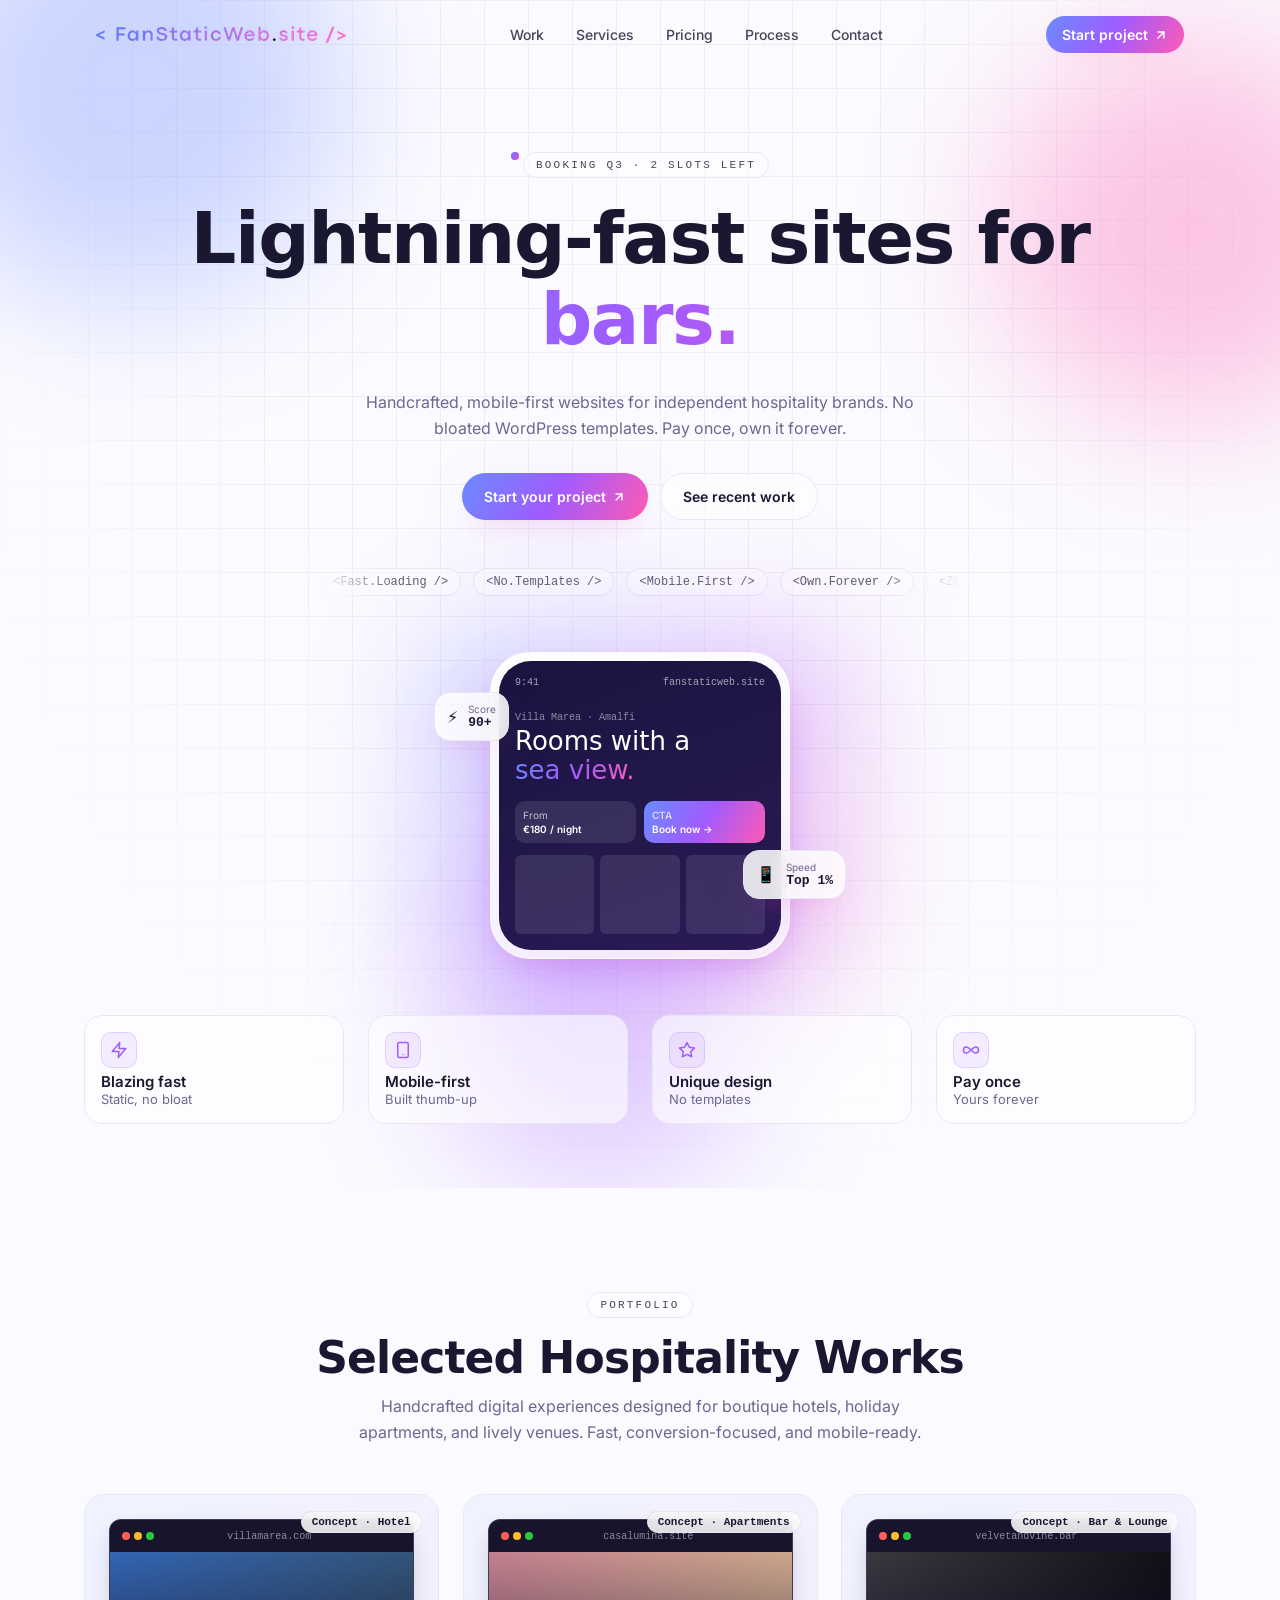
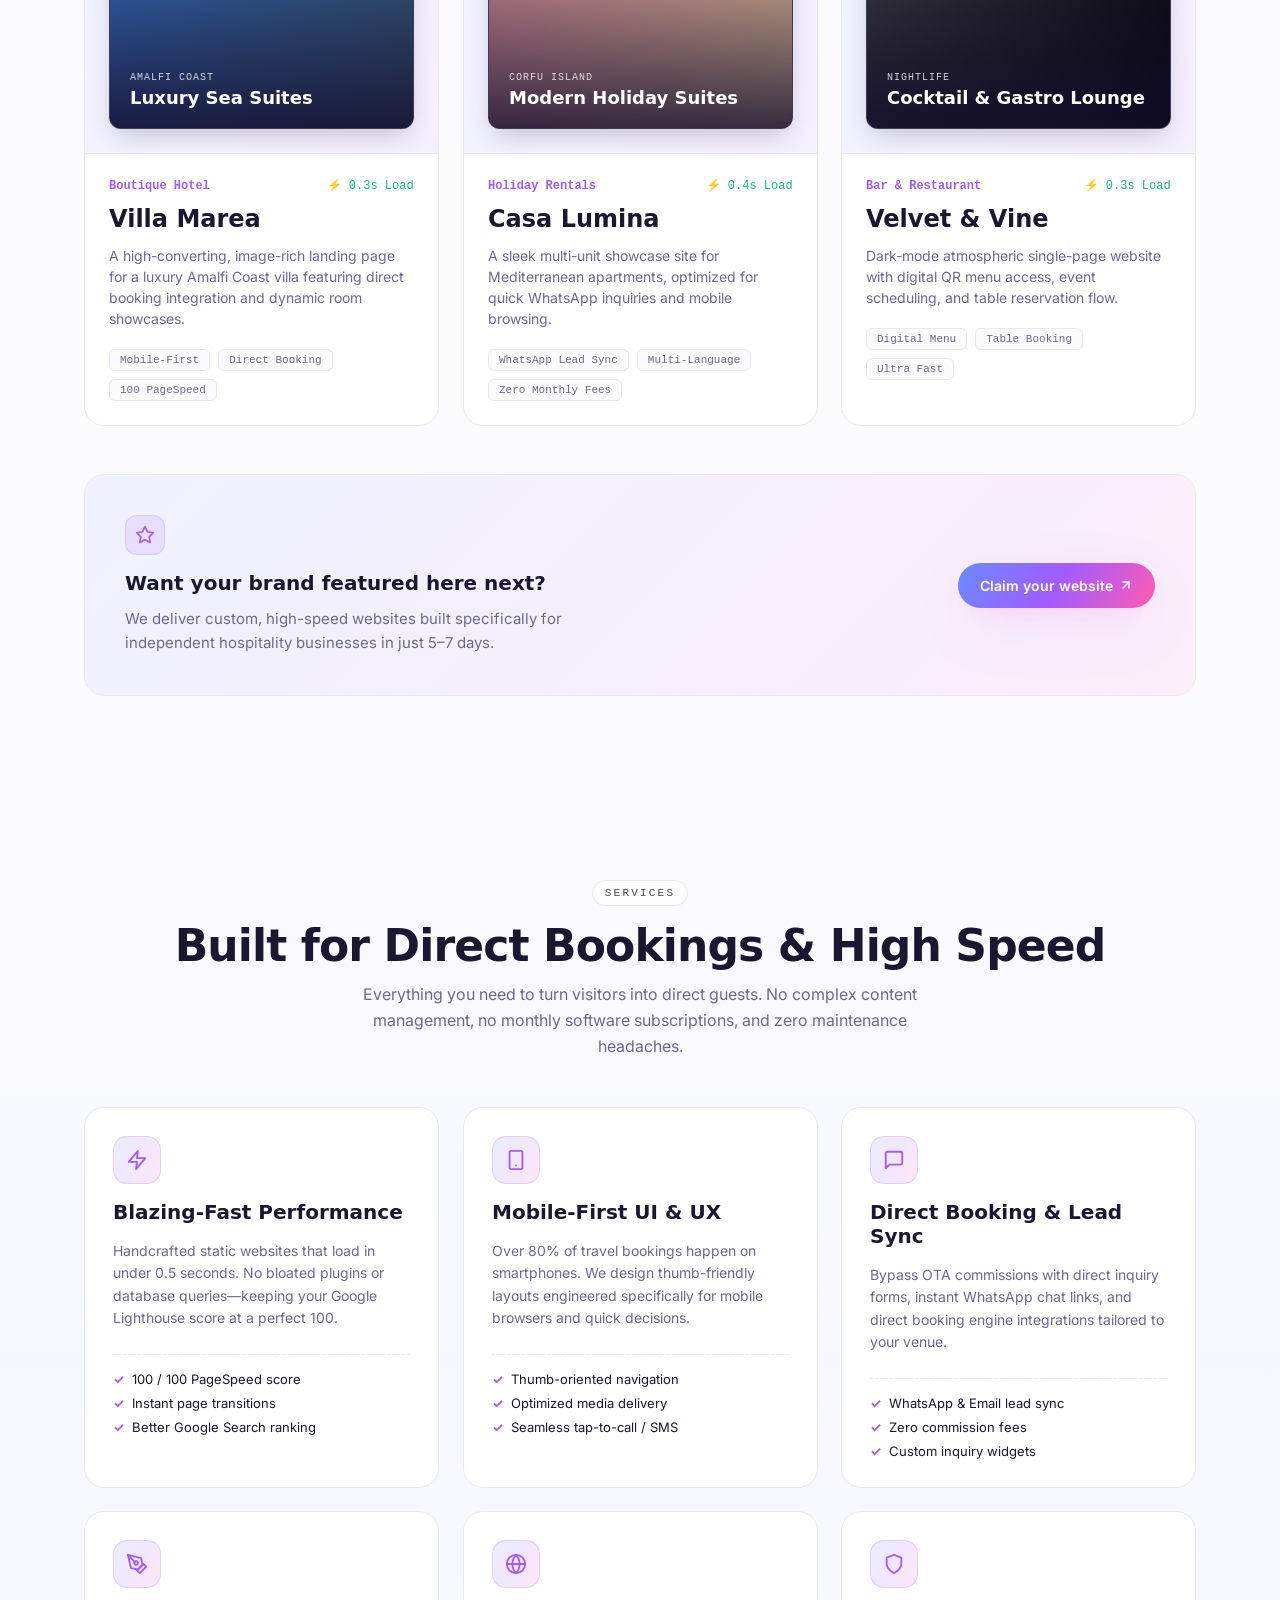
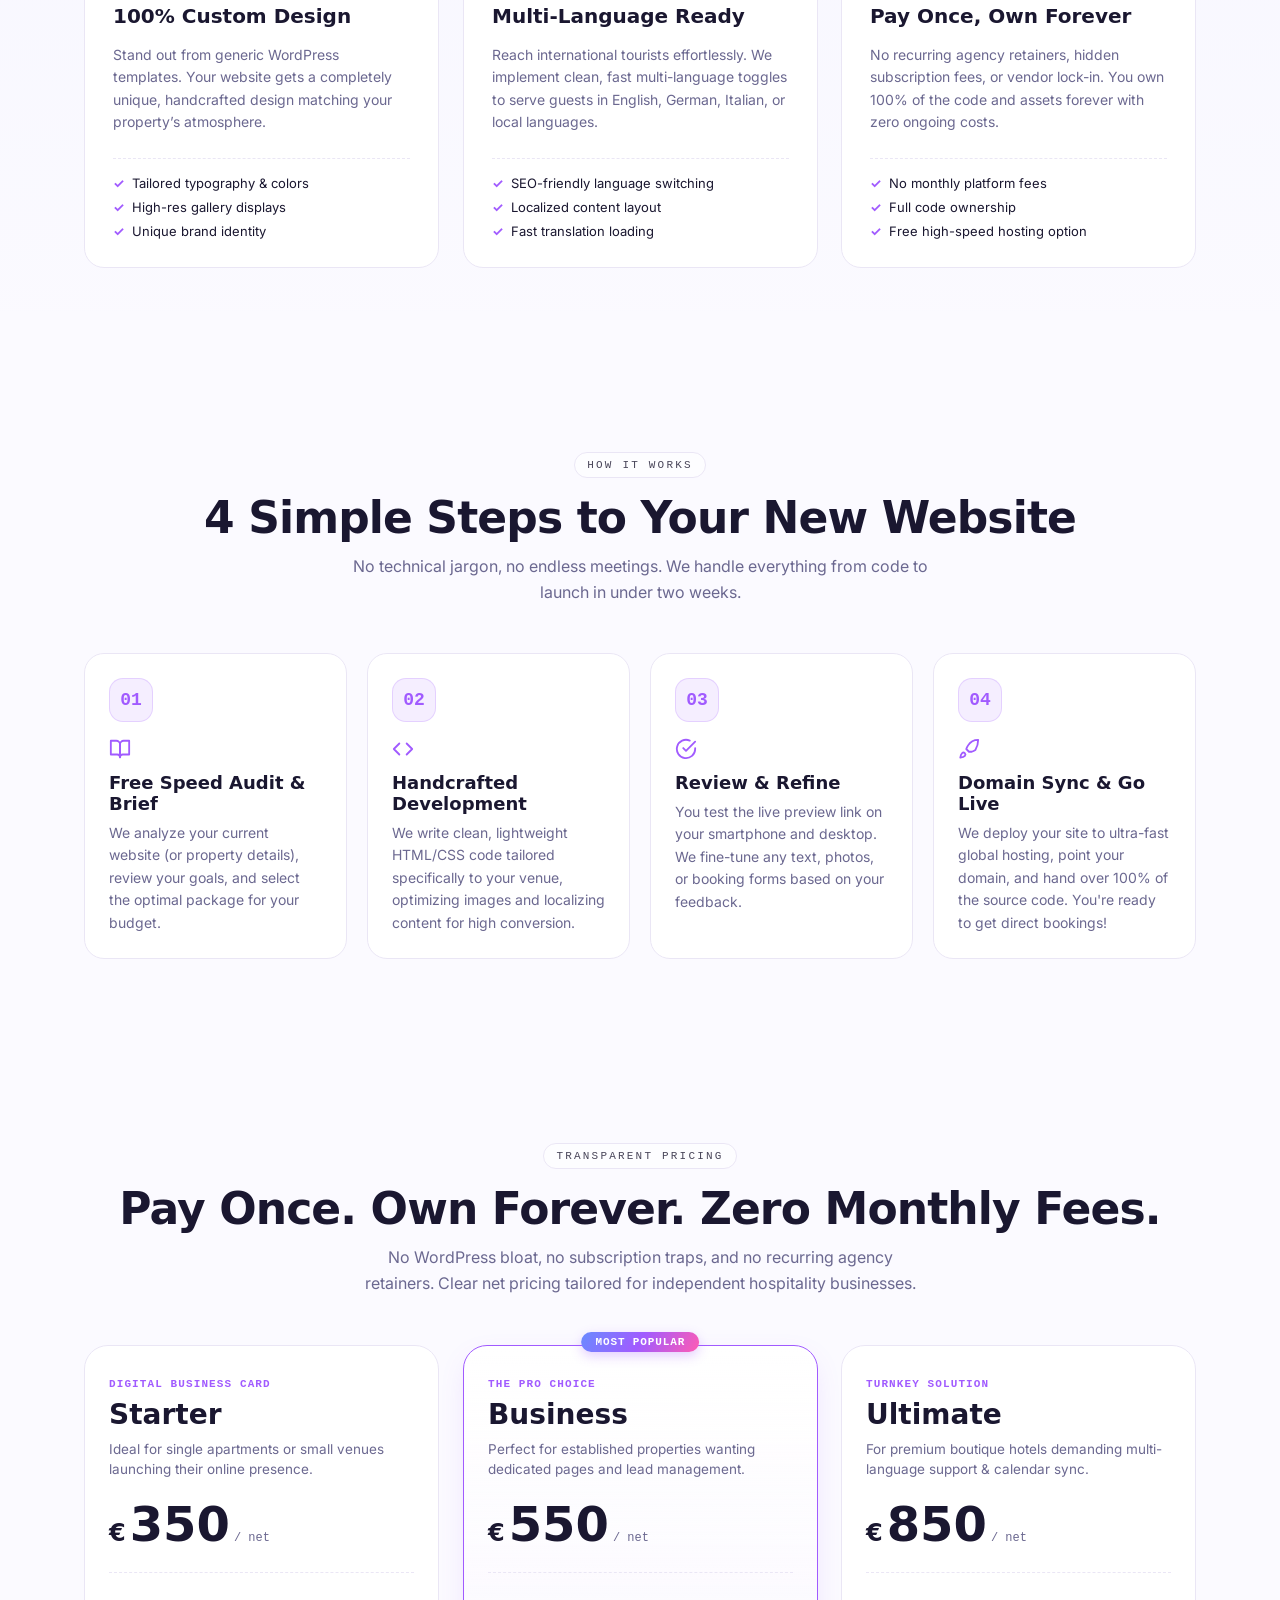
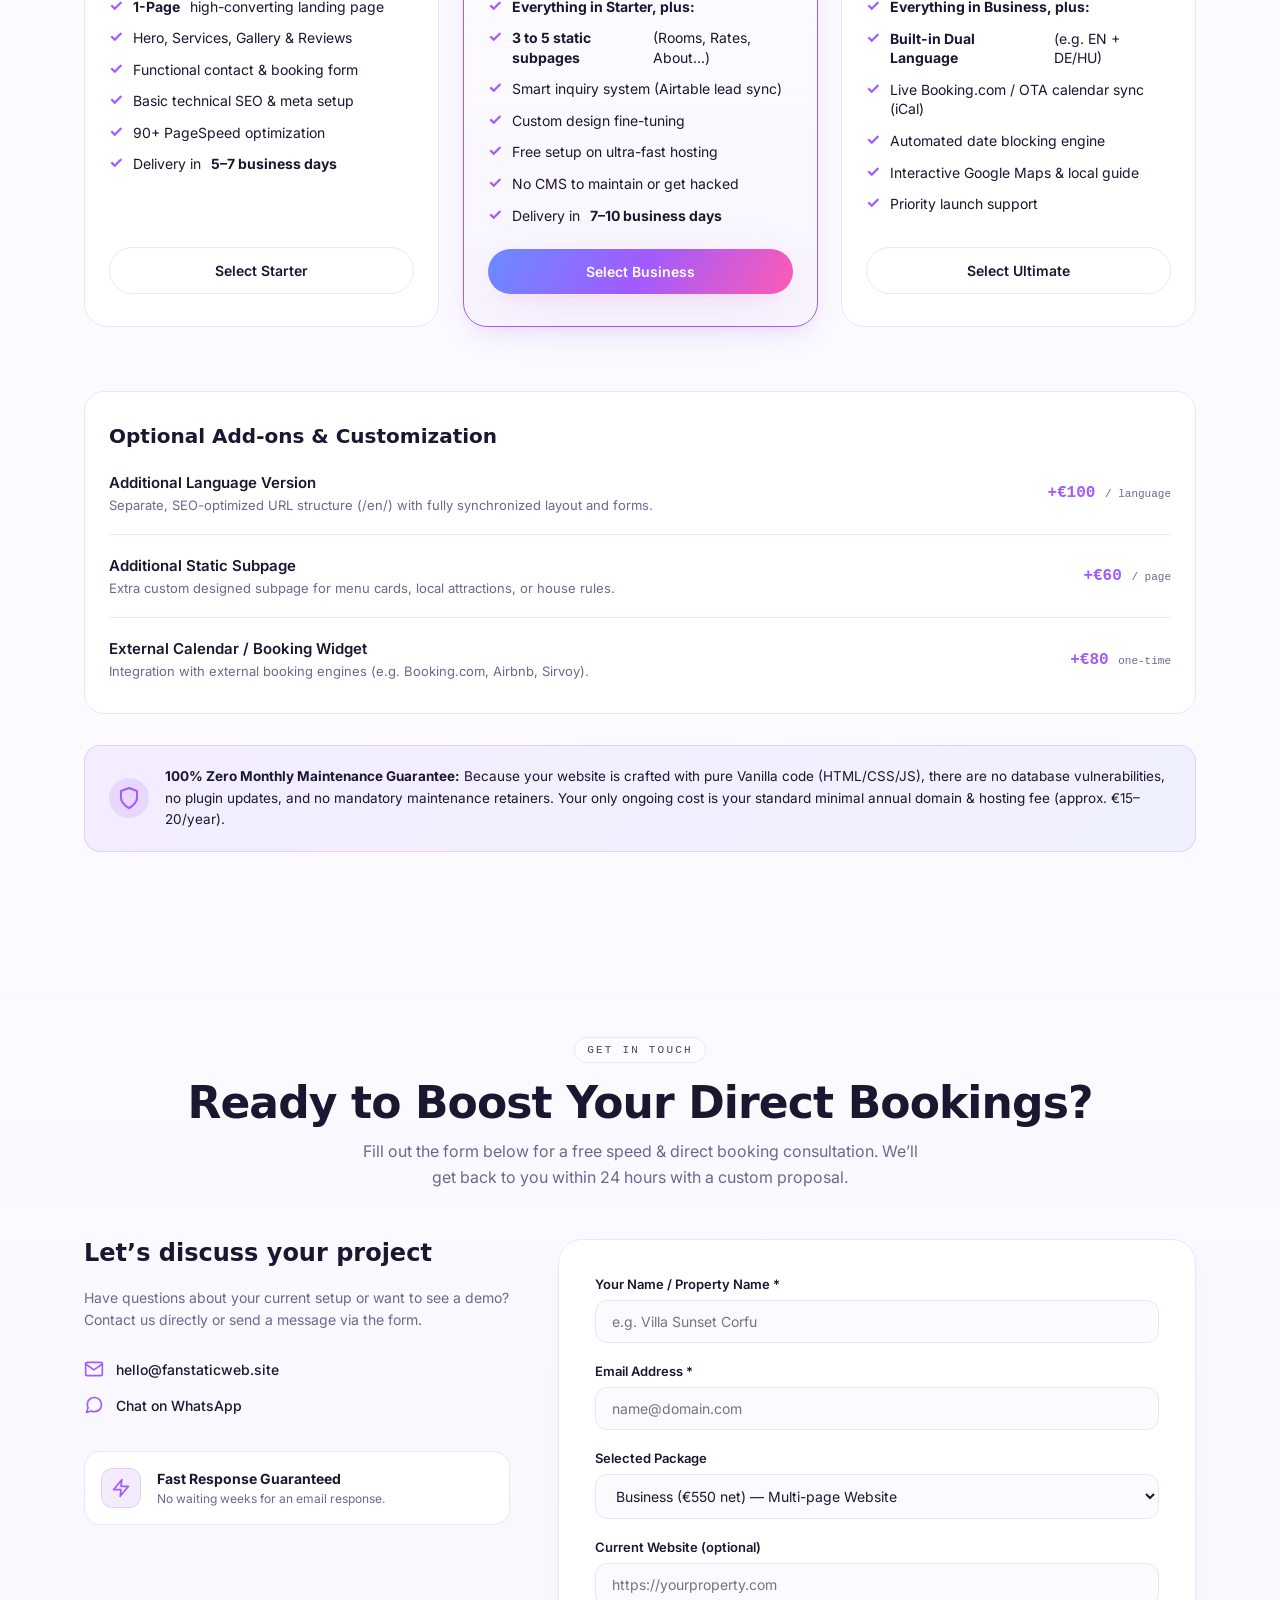
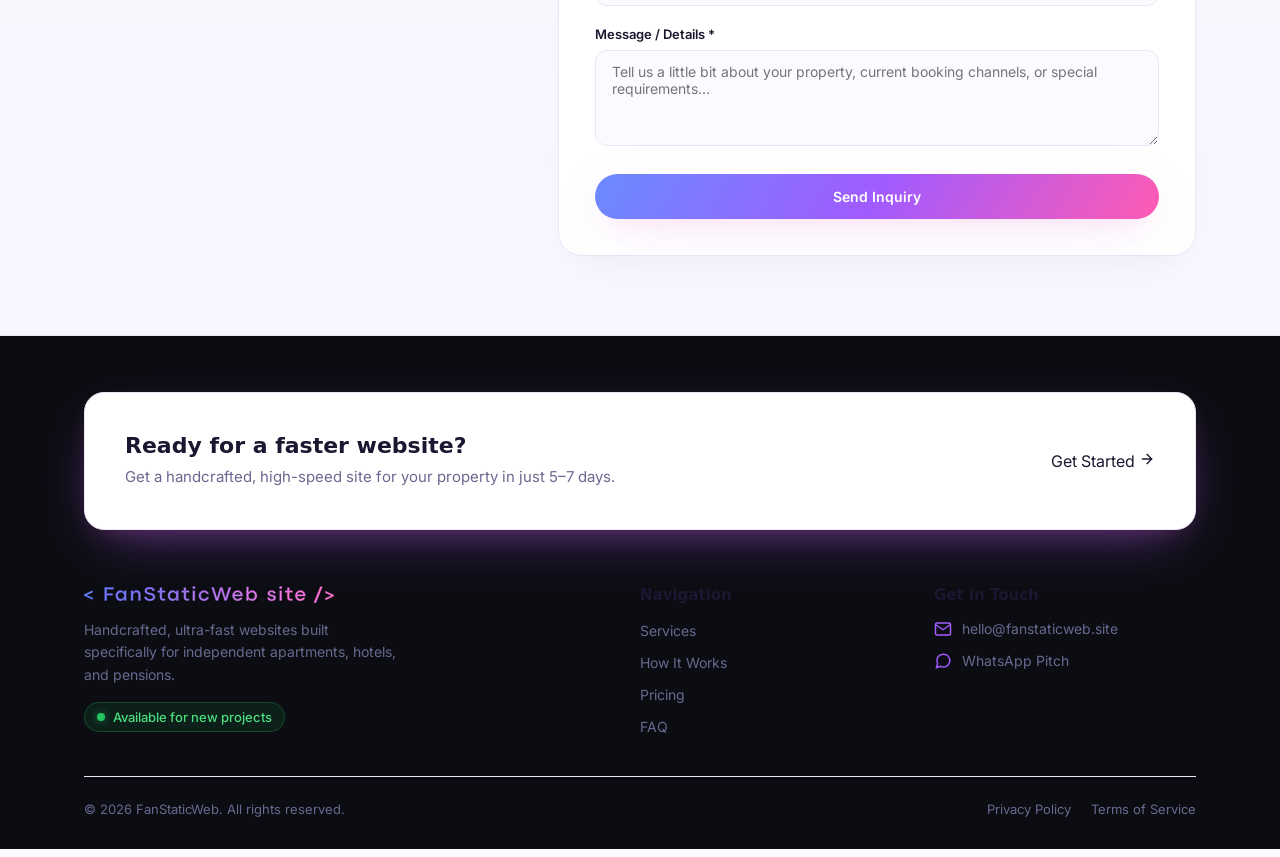
==== index.html @ b613a351 "Add files via upload" ====
<!doctype html>
<html lang="en">
  <head>
    <meta charset="utf-8" />
    <meta name="viewport" content="width=device-width, initial-scale=1" />
    <title>FanStaticWeb — Fast, unique websites for hospitality</title>
    <meta
      name="description"
      content="FanStaticWeb builds blazing-fast, mobile-first websites for hotels, apartments and bars. Unique design, pay once, own forever."
    />
    <meta property="og:title" content="FanStaticWeb — Websites for hospitality" />
    <meta
      property="og:description"
      content="Fast, unique, mobile-first websites for independent hotels, apartments and bars. Pay once. No monthly fees."
    />
    <meta property="og:type" content="website" />
    <meta name="twitter:card" content="summary_large_image" />
    <link rel="icon" href="data:image/svg+xml,%3Csvg xmlns='http://www.w3.org/2000/svg' viewBox='0 0 100 100'%3E%3Ctext y='.9em' font-size='90'%3E%E2%9A%A1%3C/text%3E%3C/svg%3E" />
    <!-- 1. Gyors előcsatlakozás a Google szervereihez -->
    <link rel="preconnect" href="https://fonts.googleapis.com">
    <link rel="preconnect" href="https://fonts.gstatic.com" crossorigin>
    
    <!-- 2. Aszinkron CSS betöltés (nem blokkolja a renderelést) -->
    <link rel="stylesheet"
          href="https://fonts.googleapis.com/css2?family=Inter:wght@400;500;600;700&display=swap"
          media="print"
          onload="this.media='all'">
    
    <noscript>
      <link rel="stylesheet" href="https://fonts.googleapis.com/css2?family=Inter:wght@400;500;600;700&display=swap">
    </noscript>
    <link rel="stylesheet" href="styles.css" />
  </head>
  <body>
    <!-- ============== HEADER ============== -->
    <header id="site-header" class="site-header">
      <div class="header-inner">
        <a href="#top" class="brand" aria-label="FanStaticWeb home">
          <img src="images/logo.webp"
                 alt="FanStaticWeb"
                 class="brand-logo"
                 width="250"
                 height="17"
                 fetchpriority="high"
                 decoding="async">
        </a>

        <nav class="nav-desktop" aria-label="Primary">
          <a href="#work">Work</a>
          <a href="#services">Services</a>
          <a href="#pricing">Pricing</a>
          <a href="#process">Process</a>
          <a href="#contact">Contact</a>
        </nav>

        <a href="#contact" class="cta-pill cta-desktop">
          Start project
          <svg width="14" height="14" viewBox="0 0 24 24" fill="none" stroke="currentColor" stroke-width="2.5" stroke-linecap="round" stroke-linejoin="round"><path d="M7 17 17 7"/><path d="M7 7h10v10"/></svg>
        </a>

        <button
          id="menu-toggle"
          class="menu-btn"
          type="button"
          aria-label="Open menu"
          aria-expanded="false"
          aria-controls="mobile-menu"
        >
          <span class="menu-icon menu-icon-open" aria-hidden="true">
            <svg width="20" height="20" viewBox="0 0 24 24" fill="none" stroke="currentColor" stroke-width="2" stroke-linecap="round" stroke-linejoin="round"><line x1="4" y1="6" x2="20" y2="6"/><line x1="4" y1="12" x2="20" y2="12"/><line x1="4" y1="18" x2="20" y2="18"/></svg>
          </span>
          <span class="menu-icon menu-icon-close" aria-hidden="true">
            <svg width="20" height="20" viewBox="0 0 24 24" fill="none" stroke="currentColor" stroke-width="2" stroke-linecap="round" stroke-linejoin="round"><line x1="18" y1="6" x2="6" y2="18"/><line x1="6" y1="6" x2="18" y2="18"/></svg>
          </span>
        </button>
      </div>
    </header>

    <!-- ============== MOBILE MENU ============== -->
    <div id="mobile-menu" class="mobile-menu" aria-hidden="true">
      <div class="mm-backdrop"></div>
      <div class="mm-blob mm-blob-1"></div>
      <div class="mm-blob mm-blob-2"></div>

      <div class="mm-content">
        <p class="mm-eyebrow">Navigate</p>
        <nav class="mm-nav" aria-label="Mobile">
          <a href="#work" class="mm-link" style="--i:0">
            <span class="mm-num">01</span>
            <span class="mm-body">
              <span class="mm-label">Work</span>
              <span class="mm-desc">Recent hospitality launches</span>
            </span>
            <span class="mm-arrow">↗</span>
          </a>
          <a href="#services" class="mm-link" style="--i:1">
            <span class="mm-num">02</span>
            <span class="mm-body">
              <span class="mm-label">Services</span>
              <span class="mm-desc">What we build for you</span>
            </span>
            <span class="mm-arrow">↗</span>
          </a>
          <a href="#pricing" class="mm-link" style="--i:2">
            <span class="mm-num">03</span>
            <span class="mm-body">
              <span class="mm-label">Pricing</span>
              <span class="mm-desc">Pay once. Own forever.</span>
            </span>
            <span class="mm-arrow">↗</span>
          </a>
          <a href="#process" class="mm-link" style="--i:3">
            <span class="mm-num">04</span>
            <span class="mm-body">
              <span class="mm-label">Process</span>
              <span class="mm-desc">From brief to launch in days</span>
            </span>
            <span class="mm-arrow">↗</span>
          </a>
          <a href="#contact" class="mm-link" style="--i:4">
            <span class="mm-num">05</span>
            <span class="mm-body">
              <span class="mm-label">Contact</span>
              <span class="mm-desc">Start your project</span>
            </span>
            <span class="mm-arrow">↗</span>
          </a>
        </nav>

        <div class="mm-footer">
          <a href="#contact" class="cta-pill cta-block">Start your project ↗</a>
          <div class="mm-meta">
            <span>hello@fanstaticweb.site</span>
            <span>© <span id="year"></span></span>
          </div>
        </div>
      </div>
    </div>

    <!-- ============== HERO ============== -->
    <main id="top">
      <section class="hero">
        <div class="aurora" aria-hidden="true">
          <div class="blob blob-blue"></div>
          <div class="blob blob-pink"></div>
          <div class="blob blob-purple"></div>
          <div class="grid-overlay"></div>
        </div>

        <div class="container">
          <div class="eyebrow rise">
            <span class="dot"><span class="dot-ping"></span><span class="dot-core"></span></span>
            <span class="eyebrow-text">Booking Q3 · 2 slots left</span>
          </div>

          <h1 class="headline rise" style="animation-delay:.05s">
            <span class="line-static">Lightning-fast sites for</span>
            <span class="rotator" aria-live="polite">
              <span class="rotator-word active">hotels.</span>
              <span class="rotator-word">apartments.</span>
              <span class="rotator-word">bars.</span>
              <span class="rotator-word">restaurants.</span>
              <span class="rotator-word">cafés.</span>
              <span class="rotator-ghost">hotels.</span>
            </span>
          </h1>

          <p class="subhead rise" style="animation-delay:.15s">
            Handcrafted, mobile-first websites for independent hospitality brands.
            No bloated WordPress templates. Pay once, own it forever.
          </p>

          <div class="cta-row rise" style="animation-delay:.25s">
            <a href="#contact" class="cta-pill cta-primary">
              Start your project
              <svg width="14" height="14" viewBox="0 0 24 24" fill="none" stroke="currentColor" stroke-width="2.5" stroke-linecap="round" stroke-linejoin="round"><path d="M7 17 17 7"/><path d="M7 7h10v10"/></svg>
            </a>
            <a href="#work" class="cta-pill cta-ghost">See recent work</a>
          </div>

          <div class="marquee rise" style="animation-delay:.35s" aria-hidden="true">
            <div class="marquee-track">
              <span class="chip">&lt;Fast.Loading /&gt;</span>
              <span class="chip">&lt;No.Templates /&gt;</span>
              <span class="chip">&lt;Mobile.First /&gt;</span>
              <span class="chip">&lt;Own.Forever /&gt;</span>
              <span class="chip">&lt;Zero.Fees /&gt;</span>
              <span class="chip">&lt;Unique.Design /&gt;</span>
              <span class="chip">&lt;Fast.Loading /&gt;</span>
              <span class="chip">&lt;No.Templates /&gt;</span>
              <span class="chip">&lt;Mobile.First /&gt;</span>
              <span class="chip">&lt;Own.Forever /&gt;</span>
              <span class="chip">&lt;Zero.Fees /&gt;</span>
              <span class="chip">&lt;Unique.Design /&gt;</span>
            </div>
          </div>

          <div class="phone-wrap rise" style="animation-delay:.45s">
            <div class="phone-glow"></div>
            <div class="phone-float">
              <div class="phone">
                <div class="phone-screen">
                  <div class="phone-status">
                    <span>9:41</span><span>fanstaticweb.site</span>
                  </div>
                  <div class="phone-body">
                    <div class="phone-kicker">Villa Marea · Amalfi</div>
                    <div class="phone-title">
                      Rooms with a<br /><span class="grad-text">sea view.</span>
                    </div>
                    <div class="phone-cards">
                      <div class="phone-card">
                        <div class="pc-label">From</div>
                        <div class="pc-value">€180 / night</div>
                      </div>
                      <div class="phone-card phone-card-cta">
                        <div class="pc-label">CTA</div>
                        <div class="pc-value">Book now →</div>
                      </div>
                    </div>
                    <div class="phone-thumbs">
                      <span></span><span></span><span></span>
                    </div>
                  </div>
                </div>
              </div>

              <div class="chip-float chip-float-left">
                <span class="chip-icon">⚡</span>
                <div>
                  <div class="chip-label">Score</div>
                  <div class="chip-value">90+</div>
                </div>
              </div>
              <div class="chip-float chip-float-right">
                <span class="chip-icon">📱</span>
                <div>
                  <div class="chip-label">Speed</div>
                  <div class="chip-value">Top 1%</div>
                </div>
              </div>
            </div>
          </div>

          <div class="feature-grid rise" style="animation-delay:.55s">
              <div class="feature">
                <div class="feature-icon">
                  <svg width="20" height="20" viewBox="0 0 24 24" fill="none" stroke="currentColor" stroke-width="2" stroke-linecap="round" stroke-linejoin="round">
                    <polygon points="13 2 3 14 12 14 11 22 21 10 12 10 13 2"></polygon>
                  </svg>
                </div>
                <div class="feature-label">Blazing fast</div>
                <div class="feature-note">Static, no bloat</div>
              </div>
            
              <div class="feature">
                <div class="feature-icon">
                  <svg width="20" height="20" viewBox="0 0 24 24" fill="none" stroke="currentColor" stroke-width="2" stroke-linecap="round" stroke-linejoin="round">
                    <rect x="5" y="2" width="14" height="20" rx="2" ry="2"></rect>
                    <line x1="12" y1="18" x2="12.01" y2="18"></line>
                  </svg>
                </div>
                <div class="feature-label">Mobile-first</div>
                <div class="feature-note">Built thumb-up</div>
              </div>
            
              <div class="feature">
                <div class="feature-icon">
                  <svg width="20" height="20" viewBox="0 0 24 24" fill="none" stroke="currentColor" stroke-width="2" stroke-linecap="round" stroke-linejoin="round">
                    <path d="M12 2l3.09 6.26L22 9.27l-5 4.87 1.18 6.88L12 17.77l-6.18 3.25L7 14.14 2 9.27l6.91-1.01L12 2z"></path>
                  </svg>
                </div>
                <div class="feature-label">Unique design</div>
                <div class="feature-note">No templates</div>
              </div>
            
              <div class="feature">
                <div class="feature-icon">
                  <svg width="20" height="20" viewBox="0 0 24 24" fill="none" stroke="currentColor" stroke-width="2" stroke-linecap="round" stroke-linejoin="round">
                    <path d="M18.178 8c5.096 0 5.096 8 0 8-2.395 0-4.004-1.782-6.178-4C9.826 9.782 8.217 8 5.822 8c-5.096 0-5.096 8 0 8 2.395 0 4.004-1.782 6.178-4 2.174-2.218 3.783-4 6.178-4z"></path>
                  </svg>
                </div>
                <div class="feature-label">Pay once</div>
                <div class="feature-note">Yours forever</div>
              </div>
            </div>
        </div>
      </section>
      
      <!-- ============== WORK / PORTFOLIO SECTION ============== -->
    <section id="work" class="work-section">
      <div class="container">
        
        <header class="section-header fade-in-up">
          <div class="eyebrow">
            <span class="eyebrow-text">Portfolio</span>
          </div>
          <h2 class="section-title">Selected Hospitality Works</h2>
          <p class="section-desc">
            Handcrafted digital experiences designed for boutique hotels, holiday apartments, and lively venues. Fast, conversion-focused, and mobile-ready.
          </p>
        </header>
    
        <div class="work-grid">
          
          <!-- Project 1: Villa Marea -->
          <article class="project-card fade-in-up delay-1">
            <div class="project-preview">
              <div class="project-badge">Concept · Hotel</div>
              <div class="project-mockup">
                <div class="mockup-header">
                  <span class="mockup-dots"></span>
                  <span class="mockup-url">villamarea.com</span>
                </div>
                <div class="mockup-screen screen-marea">
                  <div class="mockup-hero-text">
                    <span class="marea-tag">Amalfi Coast</span>
                    <span class="marea-title">Luxury Sea Suites</span>
                  </div>
                </div>
              </div>
            </div>
    
            <div class="project-info">
              <div class="project-meta">
                <span class="project-type">Boutique Hotel</span>
                <span class="project-speed">⚡ 0.3s Load</span>
              </div>
              <h3 class="project-title">Villa Marea</h3>
              <p class="project-desc">
                A high-converting, image-rich landing page for a luxury Amalfi Coast villa featuring direct booking integration and dynamic room showcases.
              </p>
              <ul class="project-tags">
                <li>Mobile-First</li>
                <li>Direct Booking</li>
                <li>100 PageSpeed</li>
              </ul>
            </div>
          </article>
    
          <!-- Project 2: Casa Lumina -->
          <article class="project-card fade-in-up delay-2">
            <div class="project-preview">
              <div class="project-badge">Concept · Apartments</div>
              <div class="project-mockup">
                <div class="mockup-header">
                  <span class="mockup-dots"></span>
                  <span class="mockup-url">casalumina.site</span>
                </div>
                <div class="mockup-screen screen-lumina">
                  <div class="mockup-hero-text">
                    <span class="lumina-tag">Corfu Island</span>
                    <span class="lumina-title">Modern Holiday Suites</span>
                  </div>
                </div>
              </div>
            </div>
    
            <div class="project-info">
              <div class="project-meta">
                <span class="project-type">Holiday Rentals</span>
                <span class="project-speed">⚡ 0.4s Load</span>
              </div>
              <h3 class="project-title">Casa Lumina</h3>
              <p class="project-desc">
                A sleek multi-unit showcase site for Mediterranean apartments, optimized for quick WhatsApp inquiries and mobile browsing.
              </p>
              <ul class="project-tags">
                <li>WhatsApp Lead Sync</li>
                <li>Multi-Language</li>
                <li>Zero Monthly Fees</li>
              </ul>
            </div>
          </article>
    
          <!-- Project 3: Velvet & Vine -->
          <article class="project-card fade-in-up delay-3">
            <div class="project-preview">
              <div class="project-badge">Concept · Bar & Lounge</div>
              <div class="project-mockup">
                <div class="mockup-header">
                  <span class="mockup-dots"></span>
                  <span class="mockup-url">velvetandvine.bar</span>
                </div>
                <div class="mockup-screen screen-velvet">
                  <div class="mockup-hero-text">
                    <span class="velvet-tag">Nightlife</span>
                    <span class="velvet-title">Cocktail & Gastro Lounge</span>
                  </div>
                </div>
              </div>
            </div>
    
            <div class="project-info">
              <div class="project-meta">
                <span class="project-type">Bar & Restaurant</span>
                <span class="project-speed">⚡ 0.3s Load</span>
              </div>
              <h3 class="project-title">Velvet & Vine</h3>
              <p class="project-desc">
                Dark-mode atmospheric single-page website with digital QR menu access, event scheduling, and table reservation flow.
              </p>
              <ul class="project-tags">
                <li>Digital Menu</li>
                <li>Table Booking</li>
                <li>Ultra Fast</li>
              </ul>
            </div>
          </article>
    
        </div>
    
        <!-- Callout Banner inside Work section -->
        <div class="work-cta-card fade-in-up">
          <div class="work-cta-content">
              <div class="work-cta-icon-wrap">
                <svg class="work-cta-icon" width="20" height="20" viewBox="0 0 24 24" fill="none" stroke="currentColor" stroke-width="2" stroke-linecap="round" stroke-linejoin="round">
                  <path d="M12 2l3.09 6.26L22 9.27l-5 4.87 1.18 6.88L12 17.77l-6.18 3.25L7 14.14 2 9.27l6.91-1.01L12 2z"></path>
                </svg>
              </div>
              <h3 class="work-cta-title">Want your brand featured here next?</h3>
              <p class="work-cta-text">
                We deliver custom, high-speed websites built specifically for independent hospitality businesses in just 5–7 days.
              </p>
            </div>
          <a href="#contact" class="cta-pill cta-primary">
            Claim your website
            <svg width="14" height="14" viewBox="0 0 24 24" fill="none" stroke="currentColor" stroke-width="2.5" stroke-linecap="round" stroke-linejoin="round"><path d="M7 17 17 7"/><path d="M7 7h10v10"/></svg>
          </a>
        </div>
    
      </div>
    </section>
    
    <!-- ============== SERVICES SECTION ============== -->
    <section id="services" class="services-section">
      <div class="container">
        
        <header class="section-header fade-in-up">
          <div class="eyebrow">
            <span class="eyebrow-text">Services</span>
          </div>
          <h2 class="section-title">Built for Direct Bookings & High Speed</h2>
          <p class="section-desc">
            Everything you need to turn visitors into direct guests. No complex content management, no monthly software subscriptions, and zero maintenance headaches.
          </p>
        </header>
    
        <div class="services-grid">
          
          <!-- Service 1: Speed -->
          <article class="service-card fade-in-up delay-1">
            <div class="service-icon-wrap">
              <svg class="service-icon" width="24" height="24" viewBox="0 0 24 24" fill="none" stroke="currentColor" stroke-width="2" stroke-linecap="round" stroke-linejoin="round">
                <polygon points="13 2 3 14 12 14 11 22 21 10 12 10 13 2"/>
              </svg>
            </div>
            <h3 class="service-title">Blazing-Fast Performance</h3>
            <p class="service-text">
              Handcrafted static websites that load in under 0.5 seconds. No bloated plugins or database queries—keeping your Google Lighthouse score at a perfect 100.
            </p>
            <ul class="service-features">
              <li>100 / 100 PageSpeed score</li>
              <li>Instant page transitions</li>
              <li>Better Google Search ranking</li>
            </ul>
          </article>
    
          <!-- Service 2: Mobile First -->
          <article class="service-card fade-in-up delay-2">
            <div class="service-icon-wrap">
              <svg class="service-icon" width="24" height="24" viewBox="0 0 24 24" fill="none" stroke="currentColor" stroke-width="2" stroke-linecap="round" stroke-linejoin="round">
                <rect x="5" y="2" width="14" height="20" rx="2" ry="2"/>
                <line x1="12" y1="18" x2="12.01" y2="18"/>
              </svg>
            </div>
            <h3 class="service-title">Mobile-First UI & UX</h3>
            <p class="service-text">
              Over 80% of travel bookings happen on smartphones. We design thumb-friendly layouts engineered specifically for mobile browsers and quick decisions.
            </p>
            <ul class="service-features">
              <li>Thumb-oriented navigation</li>
              <li>Optimized media delivery</li>
              <li>Seamless tap-to-call / SMS</li>
            </ul>
          </article>
    
          <!-- Service 3: Direct Booking -->
          <article class="service-card fade-in-up delay-3">
            <div class="service-icon-wrap">
              <svg class="service-icon" width="24" height="24" viewBox="0 0 24 24" fill="none" stroke="currentColor" stroke-width="2" stroke-linecap="round" stroke-linejoin="round">
                <path d="M21 15a2 2 0 0 1-2 2H7l-4 4V5a2 2 0 0 1 2-2h14a2 2 0 0 1 2 2z"/>
              </svg>
            </div>
            <h3 class="service-title">Direct Booking & Lead Sync</h3>
            <p class="service-text">
              Bypass OTA commissions with direct inquiry forms, instant WhatsApp chat links, and direct booking engine integrations tailored to your venue.
            </p>
            <ul class="service-features">
              <li>WhatsApp & Email lead sync</li>
              <li>Zero commission fees</li>
              <li>Custom inquiry widgets</li>
            </ul>
          </article>
    
          <!-- Service 4: Custom Design -->
          <article class="service-card fade-in-up delay-4">
            <div class="service-icon-wrap">
              <svg class="service-icon" width="24" height="24" viewBox="0 0 24 24" fill="none" stroke="currentColor" stroke-width="2" stroke-linecap="round" stroke-linejoin="round">
                <path d="M12 19l7-7 3 3-7 7-3-3z"/>
                <path d="M18 13l-1.5-7.5L2 2l3.5 14.5L13 18l5-5z"/>
                <path d="M2 2l7.586 7.586"/>
                <circle cx="11" cy="11" r="2"/>
              </svg>
            </div>
            <h3 class="service-title">100% Custom Design</h3>
            <p class="service-text">
              Stand out from generic WordPress templates. Your website gets a completely unique, handcrafted design matching your property’s atmosphere.
            </p>
            <ul class="service-features">
              <li>Tailored typography & colors</li>
              <li>High-res gallery displays</li>
              <li>Unique brand identity</li>
            </ul>
          </article>
    
          <!-- Service 5: Multi-Language -->
          <article class="service-card fade-in-up delay-5">
            <div class="service-icon-wrap">
              <svg class="service-icon" width="24" height="24" viewBox="0 0 24 24" fill="none" stroke="currentColor" stroke-width="2" stroke-linecap="round" stroke-linejoin="round">
                <circle cx="12" cy="12" r="10"/>
                <line x1="2" y1="12" x2="22" y2="12"/>
                <path d="M12 2a15.3 15.3 0 0 1 4 10 15.3 15.3 0 0 1-4 10 15.3 15.3 0 0 1-4-10 15.3 15.3 0 0 1 4-10z"/>
              </svg>
            </div>
            <h3 class="service-title">Multi-Language Ready</h3>
            <p class="service-text">
              Reach international tourists effortlessly. We implement clean, fast multi-language toggles to serve guests in English, German, Italian, or local languages.
            </p>
            <ul class="service-features">
              <li>SEO-friendly language switching</li>
              <li>Localized content layout</li>
              <li>Fast translation loading</li>
            </ul>
          </article>
    
          <!-- Service 6: Pay Once -->
          <article class="service-card fade-in-up delay-6">
            <div class="service-icon-wrap">
              <svg class="service-icon" width="24" height="24" viewBox="0 0 24 24" fill="none" stroke="currentColor" stroke-width="2" stroke-linecap="round" stroke-linejoin="round">
                <path d="M12 22s8-4 8-10V5l-8-3-8 3v7c0 6 8 10 8 10z"/>
              </svg>
            </div>
            <h3 class="service-title">Pay Once, Own Forever</h3>
            <p class="service-text">
              No recurring agency retainers, hidden subscription fees, or vendor lock-in. You own 100% of the code and assets forever with zero ongoing costs.
            </p>
            <ul class="service-features">
              <li>No monthly platform fees</li>
              <li>Full code ownership</li>
              <li>Free high-speed hosting option</li>
            </ul>
          </article>
    
        </div>
    
      </div>
    </section>
    
    <!-- ============== PROCESS SECTION ============== -->
    <section id="process" class="process-section">
      <div class="container">
        
        <header class="section-header fade-in-up">
          <div class="eyebrow">
            <span class="eyebrow-text">How It Works</span>
          </div>
          <h2 class="section-title">4 Simple Steps to Your New Website</h2>
          <p class="section-desc">
            No technical jargon, no endless meetings. We handle everything from code to launch in under two weeks.
          </p>
        </header>
    
        <div class="process-grid">
          
          <!-- Step 1 -->
          <article class="process-card fade-in-up delay-1">
            <div class="process-step-badge">01</div>
            <div class="process-content">
              <div class="process-icon-wrap">
                <svg class="process-icon" width="22" height="22" viewBox="0 0 24 24" fill="none" stroke="currentColor" stroke-width="2" stroke-linecap="round" stroke-linejoin="round">
                  <path d="M2 3h6a4 4 0 0 1 4 4v14a3 3 0 0 0-3-3H2z"></path>
                  <path d="M22 3h-6a4 4 0 0 0-4 4v14a3 3 0 0 1 3-3h7z"></path>
                </svg>
              </div>
              <h3 class="process-title">Free Speed Audit & Brief</h3>
              <p class="process-text">
                We analyze your current website (or property details), review your goals, and select the optimal package for your budget.
              </p>
            </div>
          </article>
    
          <!-- Step 2 -->
          <article class="process-card fade-in-up delay-2">
            <div class="process-step-badge">02</div>
            <div class="process-content">
              <div class="process-icon-wrap">
                <svg class="process-icon" width="22" height="22" viewBox="0 0 24 24" fill="none" stroke="currentColor" stroke-width="2" stroke-linecap="round" stroke-linejoin="round">
                  <polyline points="16 18 22 12 16 6"></polyline>
                  <polyline points="8 6 2 12 8 18"></polyline>
                </svg>
              </div>
              <h3 class="process-title">Handcrafted Development</h3>
              <p class="process-text">
                We write clean, lightweight HTML/CSS code tailored specifically to your venue, optimizing images and localizing content for high conversion.
              </p>
            </div>
          </article>
    
          <!-- Step 3 -->
          <article class="process-card fade-in-up delay-3">
            <div class="process-step-badge">03</div>
            <div class="process-content">
              <div class="process-icon-wrap">
                <svg class="process-icon" width="22" height="22" viewBox="0 0 24 24" fill="none" stroke="currentColor" stroke-width="2" stroke-linecap="round" stroke-linejoin="round">
                  <path d="M22 11.08V12a10 10 0 1 1-5.93-9.14"></path>
                  <polyline points="22 4 12 14.01 9 11.01"></polyline>
                </svg>
              </div>
              <h3 class="process-title">Review & Refine</h3>
              <p class="process-text">
                You test the live preview link on your smartphone and desktop. We fine-tune any text, photos, or booking forms based on your feedback.
              </p>
            </div>
          </article>
    
          <!-- Step 4 -->
          <article class="process-card fade-in-up delay-4">
            <div class="process-step-badge">04</div>
            <div class="process-content">
              <div class="process-icon-wrap">
                <svg class="process-icon" width="22" height="22" viewBox="0 0 24 24" fill="none" stroke="currentColor" stroke-width="2" stroke-linecap="round" stroke-linejoin="round">
                  <path d="M4.5 16.5c-1.5 1.26-2 5-2 5s3.74-.5 5-2c.71-.84.7-2.13-.09-2.91a2.18 2.18 0 0 0-2.91-.09z"></path>
                  <path d="M12 15l-3-3a22 22 0 0 1 2-3.95A12.88 12.88 0 0 1 22 2c0 2.72-.78 7.5-3.05 11a22.35 22.35 0 0 1-3.95 2z"></path>
                </svg>
              </div>
              <h3 class="process-title">Domain Sync & Go Live</h3>
              <p class="process-text">
                We deploy your site to ultra-fast global hosting, point your domain, and hand over 100% of the source code. You're ready to get direct bookings!
              </p>
            </div>
          </article>
    
        </div>
    
      </div>
    </section>
    
    <!-- ============== PRICING SECTION ============== -->
    <section id="pricing" class="pricing-section fade-in-up">
      <div class="container">
        
        <header class="section-header">
          <div class="eyebrow">
            <span class="eyebrow-text">Transparent Pricing</span>
          </div>
          <h2 class="section-title">Pay Once. Own Forever. Zero Monthly Fees.</h2>
          <p class="section-desc">
            No WordPress bloat, no subscription traps, and no recurring agency retainers. Clear net pricing tailored for independent hospitality businesses.
          </p>
        </header>
    
        <!-- Pricing Cards Grid -->
        <div class="pricing-grid">
          
          <!-- Tier 1: Starter (Landing Page) -->
          <article class="pricing-card fade-in-up delay-1">
            <div class="pricing-header">
              <span class="pricing-badge">Digital Business Card</span>
              <h3 class="pricing-title">Starter</h3>
              <p class="pricing-subtitle">Ideal for single apartments or small venues launching their online presence.</p>
              <div class="pricing-price">
                <span class="price-currency">€</span>
                <span class="price-amount">350</span>
                <span class="price-period">/ net</span>
              </div>
            </div>
    
            <ul class="pricing-features">
              <li><strong>1-Page</strong> high-converting landing page</li>
              <li>Hero, Services, Gallery & Reviews</li>
              <li>Functional contact & booking form</li>
              <li>Basic technical SEO & meta setup</li>
              <li>90+ PageSpeed optimization</li>
              <li>Delivery in <strong>5–7 business days</strong></li>
            </ul>
    
            <a href="#contact" class="cta-pill cta-ghost pricing-cta">Select Starter</a>
          </article>
    
          <!-- Tier 2: Business (Popular / Multi-page) -->
          <article class="pricing-card pricing-card-featured fade-in-up delay-2">
            <div class="featured-tag">Most Popular</div>
            <div class="pricing-header">
              <span class="pricing-badge">The Pro Choice</span>
              <h3 class="pricing-title">Business</h3>
              <p class="pricing-subtitle">Perfect for established properties wanting dedicated pages and lead management.</p>
              <div class="pricing-price">
                <span class="price-currency">€</span>
                <span class="price-amount">550</span>
                <span class="price-period">/ net</span>
              </div>
            </div>
    
            <ul class="pricing-features">
              <li><strong>Everything in Starter, plus:</strong></li>
              <li><strong>3 to 5 static subpages</strong> (Rooms, Rates, About...)</li>
              <li>Smart inquiry system (Airtable lead sync)</li>
              <li>Custom design fine-tuning</li>
              <li>Free setup on ultra-fast hosting</li>
              <li>No CMS to maintain or get hacked</li>
              <li>Delivery in <strong>7–10 business days</strong></li>
            </ul>
    
            <a href="#contact" class="cta-pill cta-primary pricing-cta">Select Business</a>
          </article>
    
          <!-- Tier 3: Ultimate (International Turnkey) -->
          <article class="pricing-card fade-in-up delay-3">
            <div class="pricing-header">
              <span class="pricing-badge">Turnkey Solution</span>
              <h3 class="pricing-title">Ultimate</h3>
              <p class="pricing-subtitle">For premium boutique hotels demanding multi-language support & calendar sync.</p>
              <div class="pricing-price">
                <span class="price-currency">€</span>
                <span class="price-amount">850</span>
                <span class="price-period">/ net</span>
              </div>
            </div>
    
            <ul class="pricing-features fade-in-up">
              <li><strong>Everything in Business, plus:</strong></li>
              <li><strong>Built-in Dual Language</strong> (e.g. EN + DE/HU)</li>
              <li>Live Booking.com / OTA calendar sync (iCal)</li>
              <li>Automated date blocking engine</li>
              <li>Interactive Google Maps & local guide</li>
              <li>Priority launch support</li>
            </ul>
    
            <a href="#contact" class="cta-pill cta-ghost pricing-cta">Select Ultimate</a>
          </article>
    
        </div>
    
        <!-- Add-ons & Extra Services -->
        <div class="addons-wrap fade-in-up">
          <h3 class="addons-title">Optional Add-ons & Customization</h3>
          <div class="addons-grid">
            
            <div class="addon-item">
              <div class="addon-info">
                <span class="addon-name">Additional Language Version</span>
                <p class="addon-desc">Separate, SEO-optimized URL structure (/en/) with fully synchronized layout and forms.</p>
              </div>
              <div class="addon-price">+€100 <small>/ language</small></div>
            </div>
    
            <div class="addon-item">
              <div class="addon-info">
                <span class="addon-name">Additional Static Subpage</span>
                <p class="addon-desc">Extra custom designed subpage for menu cards, local attractions, or house rules.</p>
              </div>
              <div class="addon-price">+€60 <small>/ page</small></div>
            </div>
    
            <div class="addon-item">
              <div class="addon-info">
                <span class="addon-name">External Calendar / Booking Widget</span>
                <p class="addon-desc">Integration with external booking engines (e.g. Booking.com, Airbnb, Sirvoy).</p>
              </div>
              <div class="addon-price">+€80 <small>one-time</small></div>
            </div>
    
          </div>
        </div>
    
        <!-- Zero Monthly Fee Value Guarantee Banner -->
        <div class="value-guarantee fade-in-up">
          <div class="guarantee-icon-wrap">
            <svg width="24" height="24" viewBox="0 0 24 24" fill="none" stroke="currentColor" stroke-width="2" stroke-linecap="round" stroke-linejoin="round"><path d="M12 22s8-4 8-10V5l-8-3-8 3v7c0 6 8 10 8 10z"/></svg>
          </div>
          <div class="guarantee-text">
            <strong>100% Zero Monthly Maintenance Guarantee:</strong>
            Because your website is crafted with pure Vanilla code (HTML/CSS/JS), there are no database vulnerabilities, no plugin updates, and no mandatory maintenance retainers. Your only ongoing cost is your standard minimal annual domain & hosting fee (approx. €15–20/year).
          </div>
        </div>
    
      </div>
    </section>
    
    <!-- ============== CONTACT SECTION ============== -->
    <section id="contact" class="contact-section fade-in-up">
      <div class="container">
        
        <header class="section-header">
          <div class="eyebrow">
            <span class="eyebrow-text">Get in Touch</span>
          </div>
          <h2 class="section-title">Ready to Boost Your Direct Bookings?</h2>
          <p class="section-desc">
            Fill out the form below for a free speed & direct booking consultation. We’ll get back to you within 24 hours with a custom proposal.
          </p>
        </header>
    
        <div class="contact-grid">
          
          <!-- Contact Info Box -->
          <aside class="contact-info">
            <h3 class="info-title">Let’s discuss your project</h3>
            <p class="info-text">
              Have questions about your current setup or want to see a demo? Contact us directly or send a message via the form.
            </p>
    
            <ul class="info-list">
              <li>
                <svg class="info-icon" width="20" height="20" viewBox="0 0 24 24" fill="none" stroke="currentColor" stroke-width="2" stroke-linecap="round" stroke-linejoin="round">
                  <path d="M4 4h16c1.1 0 2 .9 2 2v12c0 1.1-.9 2-2 2H4c-1.1 0-2-.9-2-2V6c0-1.1.9-2 2-2z"/>
                  <polyline points="22,6 12,13 2,6"/>
                </svg>
                <a href="mailto:hello@fanstaticweb.site">hello@fanstaticweb.site</a>
              </li>
              <li>
                <svg class="info-icon" width="20" height="20" viewBox="0 0 24 24" fill="none" stroke="currentColor" stroke-width="2" stroke-linecap="round" stroke-linejoin="round">
                  <path d="M21 11.5a8.38 8.38 0 0 1-.9 3.8 8.5 8.5 0 0 1-7.6 4.7 8.38 8.38 0 0 1-3.8-.9L3 21l1.9-5.7a8.38 8.38 0 0 1-.9-3.8 8.5 8.5 0 0 1 4.7-7.6 8.38 8.38 0 0 1 3.8-.9h.5a8.48 8.48 0 0 1 8 8v.5z"/>
                </svg>
                <a href="https://wa.me/+421905707682" target="_blank" rel="noopener">Chat on WhatsApp</a>
              </li>
            </ul>
    
            <div class="guarantee-badge">
              <div class="badge-icon-wrap">
                <svg class="badge-icon" width="20" height="20" viewBox="0 0 24 24" fill="none" stroke="currentColor" stroke-width="2" stroke-linecap="round" stroke-linejoin="round">
                  <polygon points="13 2 3 14 12 14 11 22 21 10 12 10 13 2"/>
                </svg>
              </div>
              <div>
                <strong>Fast Response Guaranteed</strong>
                <p>No waiting weeks for an email response.</p>
              </div>
            </div>
          </aside>
    
          <!-- Netlify Contact Form -->
          <form name="contact" method="POST" data-netlify="true" id="contact-form" class="contact-form">
            <!-- Rejtett mező a Netlify Form név azonosításához AJAX esetén -->
            <input type="hidden" name="form-name" value="contact" />
            
            <div class="form-group">
              <label for="name" class="form-label">Your Name / Property Name *</label>
              <input type="text" id="name" name="name" class="form-input" placeholder="e.g. Villa Sunset Corfu" required>
            </div>
    
            <div class="form-group">
              <label for="email" class="form-label">Email Address *</label>
              <input type="email" id="email" name="email" class="form-input" placeholder="name@domain.com" required>
            </div>
    
            <div class="form-group">
              <label for="package-select" class="form-label">Selected Package</label>
              <select id="package-select" name="package" class="form-select">
                <option value="starter">Starter (€350 net) — Landing Page</option>
                <option value="business" selected>Business (€550 net) — Multi-page Website</option>
                <option value="ultimate">Ultimate (€850 net) — International Turnkey</option>
                <option value="custom">Custom Request / Consultation</option>
              </select>
            </div>
    
            <div class="form-group">
              <label for="website" class="form-label">Current Website (optional)</label>
              <input type="url" id="website" name="current_website" class="form-input" placeholder="https://yourproperty.com">
            </div>
    
            <div class="form-group">
              <label for="message" class="form-label">Message / Details *</label>
              <textarea id="message" name="message" class="form-textarea" rows="4" placeholder="Tell us a little bit about your property, current booking channels, or special requirements..." required></textarea>
            </div>
    
            <button type="submit" id="submit-btn" class="cta-pill cta-primary form-submit">
              <span>Send Inquiry</span>
            </button>
          </form>
    
        </div>
    
      </div>
    </section>
    
    <!-- ============== SUCCESS MODAL (Felugró ablak) ============== -->
    <div id="success-modal" class="modal-overlay" aria-hidden="true">
      <div class="modal-card" role="dialog" aria-modal="true" aria-labelledby="modal-title">
        <div class="modal-icon-wrap">
          <svg width="28" height="28" viewBox="0 0 24 24" fill="none" stroke="currentColor" stroke-width="2.5" stroke-linecap="round" stroke-linejoin="round">
            <path d="M22 11.08V12a10 10 0 1 1-5.93-9.14"></path>
            <polyline points="22 4 12 14.01 9 11.01"></polyline>
          </svg>
        </div>
        <h3 id="modal-title" class="modal-title">Thank You!</h3>
        <p class="modal-text">
          We have successfully received your message. A member of our team will get back to you shortly!
        </p>
        <button id="close-modal-btn" type="button" class="cta-pill cta-primary modal-btn">Close</button>
      </div>
    </div>
    </main>
    
    <!-- ============== FOOTER SECTION ============== -->
    <footer id="site-footer" class="site-footer">
      <div class="container">
        
        <!-- Mini CTA Banner -->
        <div class="footer-cta-card">
          <div class="footer-cta-content">
            <h3 class="footer-cta-title">Ready for a faster website?</h3>
            <p class="footer-cta-text">Get a handcrafted, high-speed site for your property in just 5–7 days.</p>
          </div>
          <a href="#contact" class="btn btn-primary">
            <span>Get Started</span>
            <svg class="btn-icon" width="16" height="16" viewBox="0 0 24 24" fill="none" stroke="currentColor" stroke-width="2" stroke-linecap="round" stroke-linejoin="round">
              <line x1="5" y1="12" x2="19" y2="12"></line>
              <polyline points="12 5 19 12 12 19"></polyline>
            </svg>
          </a>
        </div>
    
        <!-- Main Footer Grid -->
        <div class="footer-grid">
          
          <!-- Brand & Info -->
          <div class="footer-brand">
            <a href="#top" class="brand-link" aria-label="FanStaticWeb Home">
              <img src="images/logo.webp" alt="FanStaticWeb" class="brand-logo" width="280" height="35" loading="lazy">
            </a>
            <p class="footer-desc">
              Handcrafted, ultra-fast websites built specifically for independent apartments, hotels, and pensions.
            </p>
            <div class="footer-status">
              <span class="status-dot"></span>
              <span class="status-text">Available for new projects</span>
            </div>
          </div>
    
          <!-- Quick Links -->
          <nav class="footer-nav" aria-label="Footer Navigation">
            <h4 class="footer-heading">Navigation</h4>
            <ul class="footer-links">
              <li><a href="#services">Services</a></li>
              <li><a href="#process">How It Works</a></li>
              <li><a href="#pricing">Pricing</a></li>
              <li><a href="faq.html#faq">FAQ</a></li>
            </ul>
          </nav>
    
          <!-- Contact Info -->
          <div class="footer-contact">
            <h4 class="footer-heading">Get in Touch</h4>
            <address class="contact-address">
              <a href="mailto:hello@fanstaticweb.site" class="contact-item">
                <svg class="contact-icon" width="18" height="18" viewBox="0 0 24 24" fill="none" stroke="currentColor" stroke-width="2" stroke-linecap="round" stroke-linejoin="round">
                  <path d="M4 4h16c1.1 0 2 .9 2 2v12c0 1.1-.9 2-2 2H4c-1.1 0-2-.9-2-2V6c0-1.1.9-2 2-2z"></path>
                  <polyline points="22,6 12,13 2,6"></polyline>
                </svg>
                <span>hello@fanstaticweb.site</span>
              </a>
              <a href="https://wa.me/yournumber" target="_blank" rel="noopener" class="contact-item">
                <svg class="contact-icon" width="18" height="18" viewBox="0 0 24 24" fill="none" stroke="currentColor" stroke-width="2" stroke-linecap="round" stroke-linejoin="round">
                  <path d="M21 11.5a8.38 8.38 0 0 1-.9 3.8 8.5 8.5 0 0 1-7.6 4.7 8.38 8.38 0 0 1-3.8-.9L3 21l1.9-5.7a8.38 8.38 0 0 1-.9-3.8 8.5 8.5 0 0 1 4.7-7.6 8.38 8.38 0 0 1 3.8-.9h.5a8.48 8.48 0 0 1 8 8v.5z"></path>
                </svg>
                <span>WhatsApp Pitch</span>
              </a>
            </address>
          </div>
    
        </div>
    
        <!-- Footer Bottom -->
        <div class="footer-bottom">
          <p class="copyright">&copy; <span id="year">2026</span> FanStaticWeb. All rights reserved.</p>
          <div class="footer-legal">
            <a href="privacy.html">Privacy Policy</a>
            <a href="#terms">Terms of Service</a>
          </div>
        </div>
    
      </div>
    </footer>

    <script src="script.js" defer></script>
  </body>
</html>
---- styles.css ----
/* ==========================================================
   FanStaticWeb — Hero + Header
   Brand palette: blue → purple → pink
   Customize colors in :root below
   ========================================================== */

:root {
  --brand-blue: #6a8bff;
  --brand-purple: #a15bff;
  --brand-pink: #ff5bb3;

  --bg: #fbfaff;
  --fg: #1a1730;
  --muted: #6b6890;
  --border: #eae6f5;
  --card: #ffffff;

  --gradient-brand: linear-gradient(120deg, var(--brand-blue) 0%, var(--brand-purple) 50%, var(--brand-pink) 100%);
  --gradient-brand-soft: linear-gradient(120deg, rgba(106,139,255,.15), rgba(161,91,255,.15), rgba(255,91,179,.15));
  --shadow-glow: 0 20px 60px -20px rgba(161,91,255,.5), 0 10px 30px -15px rgba(255,91,179,.35);
  --radius: 14px;

  --font-display: "Space Grotesk", ui-sans-serif, system-ui, sans-serif;
  --font-sans: "Inter", ui-sans-serif, system-ui, sans-serif;
  --font-mono: "JetBrains Mono", ui-monospace, monospace;
}

* { box-sizing: border-box; }
html, body { margin: 0; padding: 0; }
body {
  font-family: var(--font-sans);
  color: var(--fg);
  background: var(--bg);
  -webkit-font-smoothing: antialiased;
  overflow-x: hidden;
}
a { color: inherit; text-decoration: none; }
img { display: block; max-width: 100%; }
button { font: inherit; cursor: pointer; }

/* ============== HEADER ============== */
.site-header {
  position: fixed;
  inset: 0 0 auto 0;
  z-index: 50;
  transition: background-color .3s ease, backdrop-filter .3s ease, border-color .3s ease;
  border-bottom: 1px solid transparent;
}
.site-header.scrolled {
  background: rgba(251,250,255,.7);
  backdrop-filter: saturate(180%) blur(14px);
  -webkit-backdrop-filter: saturate(180%) blur(14px);
  border-bottom-color: rgba(234,230,245,.7);
}
.header-inner {
  max-width: 1152px;
  margin: 0 auto;
  padding: 12px 20px;
  display: flex;
  align-items: center;
  justify-content: space-between;
  gap: 16px;
}
.brand-logo { height: 17px; width: auto; }

.nav-desktop { display: none; gap: 32px; }
.nav-desktop a {
  font-size: 14px;
  font-weight: 500;
  color: rgba(26,23,48,.8);
  position: relative;
  transition: color .2s;
}
.nav-desktop a:hover { color: var(--fg); }
.nav-desktop a::after {
  content: "";
  position: absolute;
  left: 0; bottom: -4px;
  height: 1px; width: 0;
  background: var(--gradient-brand);
  transition: width .3s ease;
}
.nav-desktop a:hover::after { width: 100%; }


/* CTA pill */
.cta-pill {
  display: inline-flex;
  align-items: center;
  gap: 0.375rem;
  padding: 0.625rem 1rem;
  border-radius: 999px;
  font-size: 0.875rem;
  font-weight: 600;
  transition: transform .2s ease, opacity .2s ease, background-color .2s;
}

/* Header CTA - Szigorú Mobile-First elrejtés */
.cta-desktop {
  display: none;
}

.cta-primary,
.cta-desktop {
  color: #fff;
  background: var(--gradient-brand);
  box-shadow: var(--shadow-glow);
  padding: 0.875rem 1.375rem;
}
.cta-desktop { padding: 10px 16px; }
.cta-primary:hover, .cta-desktop:hover { transform: translateY(-2px); }
.cta-ghost {
  background: rgba(255,255,255,.6);
  border: 1px solid var(--border);
  color: var(--fg);
  padding: 0.875rem 1.375rem;
  backdrop-filter: blur(8px);
}
.cta-ghost:hover { background: #fff; }
.cta-block { justify-content: center; padding: 1rem; font-size: 0.938rem; }

/* Hamburger button */
.menu-btn {
  position: relative;
  z-index: 60;
  width: 44px; height: 44px;
  border-radius: 999px;
  border: 1px solid var(--border);
  background: rgba(255,255,255,.7);
  backdrop-filter: blur(10px);
  color: var(--fg);
  display: inline-flex;
  align-items: center;
  justify-content: center;
  transition: transform .15s;
}
.menu-btn:active { transform: scale(.95); }
.menu-icon {
  position: absolute;
  inset: 0;
  display: inline-flex;
  align-items: center;
  justify-content: center;
  transition: transform .3s, opacity .3s;
}
.menu-icon-close { opacity: 0; transform: rotate(-90deg); }
body.menu-open .menu-icon-open { opacity: 0; transform: rotate(90deg); }
body.menu-open .menu-icon-close { opacity: 1; transform: rotate(0); }

/* ============== MOBILE MENU ============== */
.mobile-menu {
  position: fixed;
  inset: 0;
  z-index: 40;
  pointer-events: none;
  transition: opacity .5s;
  opacity: 0;

  /* + ÚJ: Safari alsó sáv és iOS biztonsági zóna kezelése */
  height: 100dvh; /* Dinamikus magasság a böngésző UI mozgásának lekövetésére */
  padding-bottom: env(safe-area-inset-bottom, 2rem); /* Megakadályozza, hogy a sáv kitakarja az alsó linkeket */
  overflow-y: auto; /* Görgethetőség biztosítása, ha túl sok a menüpont */
}

body.menu-open .mobile-menu {
  pointer-events: auto;
  opacity: 1;
}
.mm-backdrop {
  position: absolute; inset: 0;
  background:
    radial-gradient(120% 80% at 90% 10%, rgba(255,91,179,.35), transparent 60%),
    radial-gradient(120% 80% at 10% 90%, rgba(106,139,255,.35), transparent 60%),
    rgba(20, 14, 46, .98);
}
.mm-blob {
  position: absolute;
  border-radius: 50%;
  filter: blur(60px);
  opacity: 0;
  transition: opacity .7s;
}
.mm-blob-1 {
  top: -100px; right: -60px;
  width: 300px; height: 300px;
  background: rgba(255,91,179,.7);
  animation: blob-float 14s ease-in-out infinite;
}
.mm-blob-2 {
  bottom: 0; left: -60px;
  width: 340px; height: 340px;
  background: rgba(106,139,255,.7);
  animation: blob-float-slow 20s ease-in-out infinite;
}
body.menu-open .mm-blob { opacity: .7; }

.mm-content {
  position: relative;
  z-index: 2;
  height: 100%;
  display: flex;
  flex-direction: column;
  padding: 96px 24px 40px;
  transform: translateY(-16px);
  opacity: 0;
  transition: transform .5s, opacity .5s;
}
body.menu-open .mm-content { transform: translateY(0); opacity: 1; }

.mm-eyebrow {
  font-family: var(--font-mono);
  font-size: 11px;
  text-transform: uppercase;
  letter-spacing: .25em;
  color: rgba(255,255,255,.6);
  margin: 0 0 24px;
}
.mm-nav {
  display: flex;
  flex-direction: column;
  border-top: 1px solid rgba(255,255,255,.1);
  border-bottom: 1px solid rgba(255,255,255,.1);
}
.mm-link {
  display: flex;
  align-items: center;
  gap: 16px;
  padding: 20px 0;
  border-bottom: 1px solid rgba(255,255,255,.1);
  color: #fff;
  opacity: 0;
  transform: translateY(14px);
}
.mm-link:last-child { border-bottom: 0; }
body.menu-open .mm-link {
  animation: rise-in .6s cubic-bezier(.2,.8,.2,1) forwards;
  animation-delay: calc(.15s + var(--i) * .07s);
}
.mm-num {
  font-family: var(--font-mono);
  font-size: 12px;
  color: rgba(255,255,255,.4);
  min-width: 24px;
}
.mm-body { flex: 1; display: flex; flex-direction: column; gap: 4px; }
.mm-label {
  font-family: var(--font-display);
  font-size: 28px;
  font-weight: 600;
  line-height: 1;
  transition: background-image .3s;
}
.mm-link:hover .mm-label,
.mm-link:focus-visible .mm-label {
  background: var(--gradient-brand);
  -webkit-background-clip: text;
  background-clip: text;
  color: transparent;
}
.mm-desc { font-size: 12px; color: rgba(255,255,255,.5); }
.mm-arrow {
  color: rgba(255,255,255,.4);
  font-size: 18px;
  transition: color .2s, transform .2s;
}
.mm-link:hover .mm-arrow { color: #fff; transform: translate(2px,-2px); }

.mm-footer { margin-top: auto; display: flex; flex-direction: column; gap: 16px; }
.mm-meta {
  display: flex;
  justify-content: space-between;
  font-size: 12px;
  font-family: var(--font-mono);
  color: rgba(255,255,255,.5);
}

/* ============== HERO ============== */
.hero {
  position: relative;
  overflow: hidden;
  padding: 96px 0 0;
}
.container {
  max-width: 1152px;
  margin: 0 auto;
  padding: 0 20px;
}

.aurora {
  position: absolute; inset: 0;
  z-index: -1;
  pointer-events: none;
}
.blob {
  position: absolute;
  border-radius: 50%;
  filter: blur(70px);
  opacity: .55;
}
.blob-blue {
  top: -120px; left: -80px;
  width: 420px; height: 420px;
  background: rgba(106,139,255,.6);
  animation: blob-float 14s ease-in-out infinite;
}
.blob-pink {
  top: 40px; right: -100px;
  width: 380px; height: 380px;
  background: rgba(255,91,179,.6);
  animation: blob-float-slow 20s ease-in-out infinite;
}
.blob-purple {
  bottom: 0; left: 35%;
  width: 300px; height: 300px;
  background: rgba(161,91,255,.55);
  animation: blob-float 16s ease-in-out infinite;
}
.grid-overlay {
  position: absolute; inset: 0;
  opacity: .05;
  background-image:
    linear-gradient(to right, #211a4b 1px, transparent 1px),
    linear-gradient(to bottom, #211a4b 1px, transparent 1px);
  background-size: 44px 44px;
  -webkit-mask-image: radial-gradient(ellipse at 50% 30%, black 40%, transparent 75%);
  mask-image: radial-gradient(ellipse at 50% 30%, black 40%, transparent 75%);
}

/* Eyebrow */
.eyebrow {
  display: flex;
  justify-content: center;
  margin: 24px 0 0;
}
.eyebrow > span:last-child { }
.eyebrow-text {
  display: inline-flex;
  align-items: center;
  gap: 8px;
  padding: 6px 12px;
  border-radius: 999px;
  border: 1px solid var(--border);
  background: rgba(255,255,255,.6);
  backdrop-filter: blur(10px);
  font-family: var(--font-mono);
  font-size: 11px;
  letter-spacing: .2em;
  text-transform: uppercase;
  color: rgba(26,23,48,.8);
}
.eyebrow .dot {
  position: relative;
  width: 8px; height: 8px;
  margin-right: 4px;
}
.dot-ping, .dot-core {
  position: absolute; inset: 0;
  border-radius: 50%;
}
.dot-ping {
  background: var(--brand-pink);
  opacity: .75;
  animation: ping 1.5s cubic-bezier(0,0,.2,1) infinite;
}
.dot-core { background: var(--gradient-brand); }

/* Headline */
.headline {
  margin: 24px 0 0;
  text-align: center;
  font-family: var(--font-display);
  font-weight: 600;
  font-size: 44px;
  line-height: 1.02;
  letter-spacing: -.02em;
}
.line-static { display: block; }
.rotator {
  position: relative;
  display: block;
  margin-top: 8px;
  height: 1.15em;
  overflow: hidden;
}
.rotator-word {
  position: absolute;
  inset-inline: 0;
  opacity: 0;
  transform: translateY(100%);
  transition: opacity .7s, transform .7s cubic-bezier(.2,.8,.2,1);
  background: var(--gradient-brand);
  -webkit-background-clip: text;
  background-clip: text;
  color: transparent;
}
.rotator-word.active { opacity: 1; transform: translateY(0); }
.rotator-word.leaving { opacity: 0; transform: translateY(-100%); }
.rotator-ghost { visibility: hidden; }

.subhead {
  max-width: 560px;
  margin: 24px auto 0;
  text-align: center;
  font-size: 16px;
  line-height: 1.6;
  color: var(--muted);
}

.cta-row {
  margin-top: 32px;
  display: flex;
  flex-direction: column;
  gap: 12px;
  align-items: stretch;
}
.cta-row .cta-pill { justify-content: center; }

/* Marquee */
.marquee {
  position: relative;
  max-width: 640px;
  margin: 48px auto 0;
  overflow: hidden;
  -webkit-mask-image: linear-gradient(to right, transparent, #000 12%, #000 88%, transparent);
  mask-image: linear-gradient(to right, transparent, #000 12%, #000 88%, transparent);
}
.marquee-track {
  display: flex;
  gap: 12px;
  width: max-content;
  animation: marquee 28s linear infinite;
}
.chip {
  white-space: nowrap;
  padding: 6px 12px;
  border-radius: 999px;
  border: 1px solid var(--border);
  background: rgba(255,255,255,.6);
  backdrop-filter: blur(6px);
  font-family: var(--font-mono);
  font-size: 12px;
  color: rgba(26,23,48,.7);
}

/* Phone mock */
.phone-wrap {
  position: relative;
  max-width: 380px;
  margin: 56px auto 0;
}
.phone-glow {
  position: absolute;
  inset: -24px;
  background: var(--gradient-brand);
  opacity: .3;
  filter: blur(60px);
  border-radius: 48px;
}
.phone-float {
  position: relative;
  animation: float-y 4s ease-in-out infinite;
}
.phone {
  max-width: 300px;
  margin: 0 auto;
  border-radius: 40px;
  padding: 8px;
  background: linear-gradient(160deg, #fff, rgba(255,255,255,.7));
  border: 1px solid rgba(255,255,255,.6);
  box-shadow: var(--shadow-glow);
  backdrop-filter: blur(20px);
}
.phone-screen {
  border-radius: 32px;
  padding: 16px;
  color: #fff;
  background: linear-gradient(160deg, #1a1440, #2a1a55);
}
.phone-status {
  display: flex;
  justify-content: space-between;
  font-family: var(--font-mono);
  font-size: 10px;
  color: rgba(255,255,255,.6);
}
.phone-body { margin-top: 24px; }
.phone-kicker {
  font-family: var(--font-mono);
  font-size: 10px;
  color: rgba(255,255,255,.5);
}
.phone-title {
  margin-top: 4px;
  font-family: var(--font-display);
  font-size: 26px;
  line-height: 1.1;
}
.grad-text {
  background: var(--gradient-brand);
  -webkit-background-clip: text;
  background-clip: text;
  color: transparent;
}
.phone-cards {
  margin-top: 16px;
  display: flex;
  gap: 8px;
}
.phone-card {
  flex: 1;
  padding: 8px;
  border-radius: 10px;
  background: rgba(255,255,255,.1);
  font-size: 10px;
}
.phone-card-cta {
  background: var(--gradient-brand);
  font-weight: 600;
}
.pc-label { opacity: .7; }
.pc-value { margin-top: 2px; font-weight: 600; }
.phone-thumbs {
  margin-top: 12px;
  display: grid;
  grid-template-columns: repeat(3, 1fr);
  gap: 6px;
}
.phone-thumbs span {
  aspect-ratio: 1;
  border-radius: 6px;
  background: rgba(255,255,255,.1);
}

.chip-float {
  position: absolute;
  display: none;
  align-items: center;
  gap: 10px;
  padding: 10px 12px;
  border-radius: 16px;
  border: 1px solid var(--border);
  background: rgba(255,255,255,.85);
  backdrop-filter: blur(10px);
  box-shadow: var(--shadow-glow);
  animation: float-y 4s ease-in-out infinite;
}
.chip-float-left { left: -16px; top: 40px; animation-delay: .4s; }
.chip-float-right { right: -16px; bottom: 60px; animation-delay: 1.2s; }
.chip-icon { font-size: 16px; }
.chip-label { font-size: 10px; color: var(--muted); }
.chip-value { font-family: var(--font-mono); font-size: 13px; font-weight: 600; }

/* Feature grid */
/*.feature-grid {
  margin: 56px 0 64px;
  display: grid;
  grid-template-columns: repeat(2, 1fr);
  gap: 12px;
}*/

.feature-grid {
  margin: 56px 0 64px;
  display: grid;
  grid-template-columns: repeat(2, 1fr);
  gap: 1rem;
}
.feature {
  padding: 16px;
  border-radius: 18px;
  border: 1px solid var(--border);
  background: rgba(255,255,255,.6);
  backdrop-filter: blur(10px);
  transition: transform .2s;
}

/* Feature Item Card */
/*.feature {
  display: flex;
  flex-direction: column;
  align-items: flex-start;
  gap: 0.375rem;
}*/
.feature:hover { transform: translateY(-2px); }
/*.feature-icon {
  width: 36px; height: 36px;
  display: inline-flex;
  align-items: center;
  justify-content: center;
  border-radius: 12px;
  background: var(--gradient-brand-soft);
  font-size: 16px;
}*/

.feature-icon {
  width: 2.25rem;
  height: 2.25rem;
  border-radius: 0.625rem;
  background: rgba(161, 91, 255, 0.1);
  border: 1px solid rgba(161, 91, 255, 0.2);
  color: var(--brand-purple, #a15bff);
  display: flex;
  align-items: center;
  justify-content: center;
  margin-bottom: 0.25rem;
}

.feature-icon svg {
  width: 1.125rem;
  height: 1.125rem;
  stroke: currentColor;
}

/*.feature-label {
  margin-top: 12px;
  font-family: var(--font-display);
  font-weight: 600;
  font-size: 14px;
}*/

.feature-label {
  font-size: 0.938rem;
  font-weight: 600;
  color: var(--fg, #ffffff);
}
/*.feature-note { font-size: 12px; color: var(--muted); }*/

.feature-note {
  font-size: 0.813rem;
  color: var(--muted, #a1a1aa);
}

/* ==========================================================
   RESPONSIVE BREAKPOINTS (Mobile-First expansion)
   ========================================================== */
   
/* ============== ANIMATIONS ============== */
@keyframes blob-float {
  0%, 100% { transform: translate(0,0) scale(1); }
  33% { transform: translate(30px,-20px) scale(1.08); }
  66% { transform: translate(-20px,25px) scale(.95); }
}
@keyframes blob-float-slow {
  0%, 100% { transform: translate(0,0) scale(1); }
  50% { transform: translate(-25px,20px) scale(1.1); }
}
@keyframes float-y {
  0%, 100% { transform: translateY(0); }
  50% { transform: translateY(-8px); }
}
@keyframes marquee {
  from { transform: translateX(0); }
  to { transform: translateX(-50%); }
}
@keyframes ping {
  75%, 100% { transform: scale(2); opacity: 0; }
}
@keyframes rise-in {
  from { opacity: 0; transform: translateY(14px); }
  to { opacity: 1; transform: translateY(0); }
}
.rise {
  opacity: 0;
  animation: rise-in .8s cubic-bezier(.2,.8,.2,1) forwards;
}

/* ============== RESPONSIVE ============== */
@media (min-width: 640px) {
  .cta-row { flex-direction: row; justify-content: center; }
  .cta-row .cta-pill { justify-content: center; }
  .feature-grid { grid-template-columns: repeat(4, 1fr); }
  .chip-float { display: inline-flex; }
  .headline { font-size: 64px; }
}
@media (min-width: 768px) {
  .header-inner { padding: 16px 32px; }
  .brand-logo { height: 17px; }
  .nav-desktop { display: flex; }
  .cta-desktop { display: inline-flex; }
  .menu-btn { display: none; }
  .hero { padding-top: 128px; }
  .headline { font-size: 72px; }
}

@media (min-width: 48rem) { /* ~768px */
  .feature-grid {
    grid-template-columns: repeat(4, 1fr);
    gap: 1.5rem;
  }
}

@media (min-width: 768px) {
  .cta-desktop {
    display: inline-flex;
    padding: 0.625rem 1rem;
    color: #fff;
    background: var(--gradient-brand);
    box-shadow: var(--shadow-glow);
  }
}

@media (prefers-reduced-motion: reduce) {
  * { animation-duration: .01ms !important; animation-iteration-count: 1 !important; transition-duration: .01ms !important; }
}

/* ==========================================================
   WORK / PORTFOLIO SECTION (Mobile-First Vanilla CSS)
   ========================================================== */

.work-section {
  padding: 5rem 0;
  position: relative;
}

/* Section Header */
.section-header {
  text-align: center;
  margin-bottom: 3rem;
  display: flex;
  flex-direction: column;
  align-items: center;
}

.section-title {
  font-family: var(--font-display);
  font-size: 2.25rem;
  font-weight: 600;
  line-height: 1.1;
  letter-spacing: -0.02em;
  margin: 1rem 0 0.75rem;
  color: var(--fg);
}

.section-desc {
  font-size: 1rem;
  line-height: 1.6;
  color: var(--muted);
  max-width: 36rem;
  margin: 0;
}

/* Work Grid */
.work-grid {
  display: flex;
  flex-direction: column;
  gap: 2rem;
}

/* Project Card */
.project-card {
  display: flex;
  flex-direction: column;
  background: var(--card);
  border: 1px solid var(--border);
  border-radius: 1.25rem;
  overflow: hidden;
  transition: transform 0.3s ease, box-shadow 0.3s ease;
}

.project-card:hover {
  transform: translateY(-0.25rem);
  box-shadow: var(--shadow-glow);
}

/* Project Preview & Mockup */
.project-preview {
  position: relative;
  background: linear-gradient(135deg, rgba(106, 139, 255, 0.1), rgba(161, 91, 255, 0.1));
  padding: 1.5rem;
  display: flex;
  justify-content: center;
  align-items: center;
  border-bottom: 1px solid var(--border);
}

.project-badge {
  position: absolute;
  top: 1rem;
  right: 1rem;
  background: rgba(255, 255, 255, 0.85);
  backdrop-filter: blur(8px);
  padding: 0.25rem 0.625rem;
  border-radius: 999px;
  font-family: var(--font-mono);
  font-size: 0.688rem;
  font-weight: 600;
  color: var(--fg);
  border: 1px solid var(--border);
  z-index: 2;
}

/* Browser Window Mockup */
.project-mockup {
  width: 100%;
  border-radius: 0.75rem;
  background: #1e1a3a;
  overflow: hidden;
  border: 1px solid rgba(255, 255, 255, 0.15);
  box-shadow: 0 10px 25px -5px rgba(0, 0, 0, 0.2);
}

.mockup-header {
  height: 2rem;
  background: rgba(0, 0, 0, 0.25);
  padding: 0 0.75rem;
  display: flex;
  align-items: center;
  gap: 0.5rem;
  position: relative;
}

.mockup-dots {
  width: 0.5rem;
  height: 0.5rem;
  border-radius: 50%;
  background: #ff5f56;
  box-shadow: 0.75rem 0 0 #ffbd2e, 1.5rem 0 0 #27c93f;
}

.mockup-url {
  margin: 0 auto;
  font-family: var(--font-mono);
  font-size: 0.625rem;
  color: rgba(255, 255, 255, 0.5);
}

.mockup-screen {
  min-height: 11rem;
  padding: 1.25rem;
  display: flex;
  align-items: flex-end;
  background-size: cover;
  background-position: center;
  position: relative;
}

/* UI Card Skins for Concepts */
.screen-marea {
  background: linear-gradient(180deg, rgba(20, 14, 46, 0.2) 0%, rgba(20, 14, 46, 0.85) 100%), linear-gradient(120deg, #3a7bd5, #3a6073);
}

.screen-lumina {
  background: linear-gradient(180deg, rgba(20, 14, 46, 0.2) 0%, rgba(20, 14, 46, 0.85) 100%), linear-gradient(120deg, #ee9ca7, #ffdda1);
}

.screen-velvet {
  background: linear-gradient(180deg, rgba(20, 14, 46, 0.2) 0%, rgba(20, 14, 46, 0.85) 100%), linear-gradient(120deg, #434343, #000000);
}

.mockup-hero-text {
  display: flex;
  flex-direction: column;
  gap: 0.25rem;
  color: #ffffff;
}

.marea-tag, .lumina-tag, .velvet-tag {
  font-family: var(--font-mono);
  font-size: 0.625rem;
  text-transform: uppercase;
  letter-spacing: 0.1em;
  opacity: 0.8;
}

.marea-title, .lumina-title, .velvet-title {
  font-family: var(--font-display);
  font-size: 1.125rem;
  font-weight: 600;
}

/* Project Info */
.project-info {
  padding: 1.5rem;
  display: flex;
  flex-direction: column;
  gap: 0.75rem;
}

.project-meta {
  display: flex;
  justify-content: space-between;
  align-items: center;
  font-family: var(--font-mono);
  font-size: 0.75rem;
}

.project-type {
  color: var(--brand-purple);
  font-weight: 600;
}

.project-speed {
  color: #10b981;
  font-weight: 500;
}

.project-title {
  font-family: var(--font-display);
  font-size: 1.5rem;
  font-weight: 600;
  margin: 0;
  color: var(--fg);
}

.project-desc {
  font-size: 0.875rem;
  line-height: 1.5;
  color: var(--muted);
  margin: 0;
}

.project-tags {
  display: flex;
  flex-wrap: wrap;
  gap: 0.5rem;
  list-style: none;
  padding: 0;
  margin: 0.5rem 0 0;
}

.project-tags li {
  font-family: var(--font-mono);
  font-size: 0.688rem;
  padding: 0.25rem 0.625rem;
  border-radius: 0.375rem;
  background: var(--bg);
  border: 1px solid var(--border);
  color: var(--muted);
}

/* Work CTA Banner */
.work-cta-card {
  margin-top: 3rem;
  padding: 2rem 1.5rem;
  border-radius: 1.25rem;
  background: linear-gradient(135deg, rgba(106, 139, 255, 0.08), rgba(255, 91, 179, 0.08));
  border: 1px solid var(--border);
  display: flex;
  flex-direction: column;
  gap: 1.5rem;
  align-items: flex-start;
}

.work-cta-content {
  display: flex;
  flex-direction: column;
  align-items: flex-start;
  gap: 0.75rem;
}

.work-cta-icon-wrap {
  width: 2.5rem;
  height: 2.5rem;
  border-radius: 0.75rem;
  background: rgba(161, 91, 255, 0.12);
  border: 1px solid rgba(161, 91, 255, 0.2);
  display: flex;
  align-items: center;
  justify-content: center;
  margin-bottom: 0.25rem;
}

.work-cta-icon {
  width: 1.25rem;
  height: 1.25rem;
  stroke: var(--brand-purple);
}

.work-cta-title {
  font-family: var(--font-display);
  font-size: 1.25rem;
  font-weight: 700;
  color: var(--fg);
  margin: 0;
}

.work-cta-text {
  font-size: 0.938rem;
  line-height: 1.6;
  color: var(--muted);
  margin: 0;
}

/* ==========================================================
   RESPONSIVE BREAKPOINTS (Mobile-First expansion)
   ========================================================== */
   
/* Tablet (min-width: 768px) */
@media (min-width: 768px) {
  .section-title {
    font-size: 2.75rem;
  }
  
  .work-grid {
    display: grid;
    grid-template-columns: repeat(2, 1fr);
    gap: 1.5rem;
  }

  .work-cta-card {
    flex-direction: row;
    justify-content: space-between;
    align-items: center;
    padding: 2.5rem;
  }

  .work-cta-content {
    max-width: 28rem;
  }
}

/* Desktop (min-width: 1024px) */
@media (min-width: 1024px) {
  .work-grid {
    grid-template-columns: repeat(3, 1fr);
  }
}

/* ==========================================================
   SERVICES SECTION (Mobile-First Vanilla CSS)
   ========================================================== */

.services-section {
  padding: 5rem 0;
  position: relative;
  background: linear-gradient(180deg, transparent 0%, rgba(106, 139, 255, 0.03) 50%, transparent 100%);
}

/* Services Grid */
.services-grid {
  display: flex;
  flex-direction: column;
  gap: 1.5rem;
}

/* Service Card */
.service-card {
  display: flex;
  flex-direction: column;
  background: var(--card);
  border: 1px solid var(--border);
  border-radius: 1.25rem;
  padding: 1.75rem;
  gap: 1rem;
  transition: transform 0.3s ease, box-shadow 0.3s ease, border-color 0.3s ease;
}

.service-card:hover .service-icon {
  stroke: var(--brand-pink);
  transform: scale(1.1);
}

.service-card:hover {
  transform: translateY(-0.25rem);
  box-shadow: var(--shadow-glow);
  border-color: rgba(161, 91, 255, 0.3);
}

/* Service Icon Container & SVG */
.service-icon-wrap {
  width: 3rem;
  height: 3rem;
  display: flex;
  align-items: center;
  justify-content: center;
  border-radius: 0.875rem;
  background: var(--gradient-brand-soft);
  border: 1px solid rgba(161, 91, 255, 0.2);
}

.service-icon {
  width: 1.375rem;
  height: 1.375rem;
  stroke: var(--brand-purple);
  transition: stroke 0.3s ease, transform 0.3s ease;
}

.service-title {
  font-family: var(--font-display);
  font-size: 1.25rem;
  font-weight: 600;
  margin: 0;
  color: var(--fg);
}

.service-text {
  font-size: 0.875rem;
  line-height: 1.6;
  color: var(--muted);
  margin: 0;
}

.service-features {
  list-style: none;
  padding: 0;
  margin: 0.5rem 0 0;
  display: flex;
  flex-direction: column;
  gap: 0.5rem;
  border-top: 1px dashed var(--border);
  padding-top: 1rem;
}

.service-features li {
  font-size: 0.813rem;
  color: var(--fg);
  display: flex;
  align-items: center;
  gap: 0.5rem;
}

.service-features li::before {
  content: "✓";
  color: var(--brand-purple);
  font-weight: 700;
}

/* ==========================================================
   RESPONSIVE BREAKPOINTS (Mobile-First expansion)
   ========================================================== */

/* Tablet (min-width: 768px) */
@media (min-width: 768px) {
  .services-grid {
    display: grid;
    grid-template-columns: repeat(2, 1fr);
    gap: 1.5rem;
  }
}

/* Desktop (min-width: 1024px) */
@media (min-width: 1024px) {
  .services-grid {
    grid-template-columns: repeat(3, 1fr);
  }
}

/* ==========================================================
   PROCESS SECTION (Mobile-First Vanilla CSS)
   ========================================================== */

.process-section {
  padding: 5rem 0;
  position: relative;
}

.process-grid {
  display: flex;
  flex-direction: column;
  gap: 1.5rem;
  margin-top: 3rem;
  position: relative;
}

.process-card {
  display: flex;
  align-items: flex-start;
  gap: 1.25rem;
  background: var(--card);
  border: 1px solid var(--border);
  border-radius: 1.25rem;
  padding: 1.5rem;
  position: relative;
  transition: transform 0.3s ease, border-color 0.3s ease, box-shadow 0.3s ease;
}

.process-card:hover {
  transform: translateY(-0.25rem);
  border-color: rgba(161, 91, 255, 0.3);
  box-shadow: var(--shadow-glow);
}

.process-step-badge {
  font-family: var(--font-mono);
  font-size: 1.125rem;
  font-weight: 700;
  color: var(--brand-purple);
  background: rgba(161, 91, 255, 0.1);
  border: 1px solid rgba(161, 91, 255, 0.2);
  width: 2.75rem;
  height: 2.75rem;
  border-radius: 0.875rem;
  display: flex;
  align-items: center;
  justify-content: center;
  flex-shrink: 0;
}

.process-content {
  display: flex;
  flex-direction: column;
  gap: 0.5rem;
}

.process-icon-wrap {
  display: flex;
  align-items: center;
  gap: 0.5rem;
  margin-bottom: 0.25rem;
}

.process-icon {
  stroke: var(--brand-purple);
}

.process-title {
  font-family: var(--font-display);
  font-size: 1.125rem;
  font-weight: 600;
  color: var(--fg);
  margin: 0;
}

.process-text {
  font-size: 0.875rem;
  line-height: 1.6;
  color: var(--muted);
  margin: 0;
}

/* ==========================================================
   RESPONSIVE BREAKPOINTS (Mobile-First expansion)
   ========================================================== */

/* Tablet (min-width: 768px) */
@media (min-width: 768px) {
  .process-grid {
    display: grid;
    grid-template-columns: repeat(2, 1fr);
    gap: 1.5rem;
  }
}

/* Desktop (min-width: 1024px) */
@media (min-width: 1024px) {
  .process-grid {
    grid-template-columns: repeat(4, 1fr);
    gap: 1.25rem;
  }

  .process-card {
    flex-direction: column;
    gap: 1rem;
    height: 100%;
  }
}

/* ==========================================================
   PRICING SECTION (Mobile-First Vanilla CSS)
   ========================================================== */

.pricing-section {
  padding: 5rem 0;
  position: relative;
}

/* Pricing Cards Grid */
.pricing-grid {
  display: flex;
  flex-direction: column;
  gap: 2rem;
  margin-top: 3rem;
}

/* Individual Pricing Card */
.pricing-card {
  display: flex;
  flex-direction: column;
  background: var(--card);
  border: 1px solid var(--border);
  border-radius: 1.5rem;
  padding: 2rem 1.5rem;
  position: relative;
  transition: transform 0.3s ease, box-shadow 0.3s ease, border-color 0.3s ease;
}

.pricing-card:hover {
  transform: translateY(-0.25rem);
  box-shadow: var(--shadow-glow);
}

/* Featured (Middle) Card Highlight */
.pricing-card-featured {
  border-color: var(--brand-purple);
  box-shadow: 0 10px 30px -10px rgba(161, 91, 255, 0.25);
  background: linear-gradient(180deg, #ffffff 0%, rgba(161, 91, 255, 0.03) 100%);
}

.featured-tag {
  position: absolute;
  top: -0.875rem;
  left: 50%;
  transform: translateX(-50%);
  background: var(--gradient-brand);
  color: #ffffff;
  font-family: var(--font-mono);
  font-size: 0.688rem;
  font-weight: 700;
  text-transform: uppercase;
  letter-spacing: 0.08em;
  padding: 0.25rem 0.875rem;
  border-radius: 999px;
  box-shadow: 0 4px 12px rgba(161, 91, 255, 0.3);
}

/* Card Header */
.pricing-header {
  display: flex;
  flex-direction: column;
  gap: 0.5rem;
  border-bottom: 1px dashed var(--border);
  padding-bottom: 1.5rem;
}

.pricing-badge {
  font-family: var(--font-mono);
  font-size: 0.688rem;
  text-transform: uppercase;
  letter-spacing: 0.1em;
  color: var(--brand-purple);
  font-weight: 600;
}

.pricing-title {
  font-family: var(--font-display);
  font-size: 1.75rem;
  font-weight: 700;
  margin: 0;
  color: var(--fg);
}

.pricing-subtitle {
  font-size: 0.844rem;
  line-height: 1.5;
  color: var(--muted);
  margin: 0;
  min-height: 2.5rem;
}

.pricing-price {
  display: flex;
  align-items: baseline;
  gap: 0.25rem;
  margin-top: 0.75rem;
}

.price-currency {
  font-family: var(--font-display);
  font-size: 1.5rem;
  font-weight: 600;
  color: var(--fg);
}

.price-amount {
  font-family: var(--font-display);
  font-size: 3rem;
  font-weight: 700;
  line-height: 1;
  color: var(--fg);
}

.price-period {
  font-family: var(--font-mono);
  font-size: 0.75rem;
  color: var(--muted);
}

/* Feature List */
.pricing-features {
  list-style: none;
  padding: 0;
  margin: 1.5rem 0;
  display: flex;
  flex-direction: column;
  gap: 0.75rem;
  flex-grow: 1;
}

.pricing-features li {
  font-size: 0.875rem;
  color: var(--fg);
  display: flex;
  align-items: flex-start;
  gap: 0.625rem;
  line-height: 1.4;
}

.pricing-features li::before {
  content: "✓";
  color: var(--brand-purple);
  font-weight: 700;
  font-size: 1rem;
  line-height: 1;
}

.pricing-cta {
  width: 100%;
  justify-content: center;
  margin-top: auto;
}

/* Add-ons Section */
.addons-wrap {
  margin-top: 4rem;
  background: var(--card);
  border: 1px solid var(--border);
  border-radius: 1.25rem;
  padding: 2rem 1.5rem;
}

.addons-title {
  font-family: var(--font-display);
  font-size: 1.25rem;
  font-weight: 600;
  margin: 0 0 1.5rem;
  color: var(--fg);
}

.addons-grid {
  display: flex;
  flex-direction: column;
  gap: 1.25rem;
}

.addon-item {
  display: flex;
  flex-direction: column;
  gap: 0.5rem;
  padding-bottom: 1.25rem;
  border-bottom: 1px solid var(--border);
}

.addon-item:last-child {
  border-bottom: 0;
  padding-bottom: 0;
}

.addon-name {
  font-weight: 600;
  font-size: 0.938rem;
  color: var(--fg);
}

.addon-desc {
  font-size: 0.813rem;
  color: var(--muted);
  margin: 0.25rem 0 0;
  line-height: 1.4;
}

.addon-price {
  font-family: var(--font-mono);
  font-size: 1rem;
  font-weight: 700;
  color: var(--brand-purple);
}

.addon-price small {
  font-size: 0.688rem;
  font-weight: 400;
  color: var(--muted);
}

/* Value Guarantee Banner */
.value-guarantee {
  margin-top: 2rem;
  padding: 1.25rem 1.5rem;
  border-radius: 1rem;
  background: linear-gradient(135deg, rgba(161, 91, 255, 0.08), rgba(106, 139, 255, 0.08));
  border: 1px solid rgba(161, 91, 255, 0.2);
  display: flex;
  flex-direction: column;
  gap: 1rem;
  align-items: flex-start;
}

.guarantee-icon-wrap {
  width: 2.5rem;
  height: 2.5rem;
  border-radius: 50%;
  background: rgba(161, 91, 255, 0.15);
  display: flex;
  align-items: center;
  justify-content: center;
  flex-shrink: 0;
}

.guarantee-icon-wrap stroke, .guarantee-icon-wrap svg {
  stroke: var(--brand-purple);
}

.guarantee-text {
  font-size: 0.844rem;
  line-height: 1.6;
  color: var(--fg);
}


/* ==========================================================
   RESPONSIVE BREAKPOINTS (Mobile-First expansion)
   ========================================================== */

/* Tablet (min-width: 768px) */
@media (min-width: 768px) {
  .addon-item {
    flex-direction: row;
    justify-content: space-between;
    align-items: center;
  }
  
  .addon-price {
    text-align: right;
    white-space: nowrap;
  }

  .value-guarantee {
    flex-direction: row;
    align-items: center;
  }
}

/* Desktop (min-width: 1024px) */
@media (min-width: 1024px) {
  .pricing-grid {
    display: grid;
    grid-template-columns: repeat(3, 1fr);
    gap: 1.5rem;
    align-items: stretch;
  }

  /* Make middle card pop slightly on desktop */
  .pricing-card-featured {
    transform: scale(1.03);
  }
  
  .pricing-card-featured:hover {
    transform: scale(1.03) translateY(-0.25rem);
  }
}

/* ==========================================================
   CONTACT SECTION (Mobile-First Vanilla CSS)
   ========================================================== */

.contact-section {
  padding: 5rem 0;
  position: relative;
  background: linear-gradient(180deg, transparent 0%, rgba(106, 139, 255, 0.03) 100%);
}

.contact-grid {
  display: flex;
  flex-direction: column;
  gap: 2.5rem;
  margin-top: 2.5rem;
}

/* Contact Info Box */
.contact-info {
  display: flex;
  flex-direction: column;
  gap: 1.25rem;
}

.info-title {
  font-family: var(--font-display);
  font-size: 1.5rem;
  font-weight: 700;
  color: var(--fg);
  margin: 0;
}

.info-text {
  font-size: 0.875rem;
  line-height: 1.6;
  color: var(--muted);
  margin: 0;
}

.info-list {
  list-style: none;
  padding: 0;
  margin: 0.5rem 0 0;
  display: flex;
  flex-direction: column;
  gap: 1rem;
}

.info-list li {
  display: flex;
  align-items: center;
  gap: 0.75rem;
}

.info-icon {
  stroke: var(--brand-purple);
  flex-shrink: 0;
}

.info-list a {
  color: var(--fg);
  font-weight: 500;
  text-decoration: none;
  font-size: 0.875rem;
  transition: color 0.3s ease;
}

.info-list a:hover {
  color: var(--brand-purple);
}

.guarantee-badge {
  display: flex;
  align-items: center;
  gap: 1rem;
  padding: 1rem;
  border-radius: 1rem;
  background: var(--card);
  border: 1px solid var(--border);
  margin-top: 1rem;
}

.badge-icon-wrap {
  width: 2.5rem;
  height: 2.5rem;
  border-radius: 0.75rem;
  background: rgba(161, 91, 255, 0.12);
  border: 1px solid rgba(161, 91, 255, 0.2);
  display: flex;
  align-items: center;
  justify-content: center;
  flex-shrink: 0;
}

.badge-icon {
  width: 1.25rem;
  height: 1.25rem;
  stroke: var(--brand-purple);
}

.guarantee-badge strong {
  display: block;
  font-size: 0.875rem;
  color: var(--fg);
}

.guarantee-badge p {
  font-size: 0.75rem;
  color: var(--muted);
  margin: 0.25rem 0 0;
}

/* Contact Form */
.contact-form {
  display: flex;
  flex-direction: column;
  gap: 1.25rem;
  background: var(--card);
  border: 1px solid var(--border);
  border-radius: 1.5rem;
  padding: 1.75rem;
  box-shadow: 0 10px 30px -10px rgba(0, 0, 0, 0.05);
}

.form-group {
  display: flex;
  flex-direction: column;
  gap: 0.5rem;
}

.form-label {
  font-size: 0.813rem;
  font-weight: 600;
  color: var(--fg);
}

.form-input,
.form-select,
.form-textarea {
  width: 100%;
  padding: 0.75rem 1rem;
  border-radius: 0.75rem;
  border: 1px solid var(--border);
  background: var(--bg);
  color: var(--fg);
  font-family: inherit;
  font-size: 0.875rem;
  transition: border-color 0.3s ease, box-shadow 0.3s ease;
  outline: none;
  box-sizing: border-box;
}

.form-input:focus,
.form-select:focus,
.form-textarea:focus {
  border-color: var(--brand-purple);
  box-shadow: 0 0 0 3px rgba(161, 91, 255, 0.15);
}

.form-textarea {
  resize: vertical;
  min-height: 6rem;
}

.form-submit {
  width: 100%;
  justify-content: center;
  margin-top: 0.5rem;
  cursor: pointer;
  border: none;
}

/* ==========================================================
   RESPONSIVE BREAKPOINTS (Mobile-First expansion)
   ========================================================== */

/* Tablet & Desktop (min-width: 768px) */
@media (min-width: 768px) {
  .contact-grid {
    display: grid;
    grid-template-columns: 1fr 1.5fr;
    gap: 3rem;
    align-items: start;
  }

  .contact-form {
    padding: 2.25rem;
  }
}

/* ==========================================================
   MODAL / POP-UP STYLES (Mobile-First Vanilla CSS)
   ========================================================== */

.modal-overlay {
  position: fixed;
  inset: 0;
  background: rgba(10, 15, 30, 0.75);
  backdrop-filter: blur(8px);
  display: flex;
  align-items: center;
  justify-content: center;
  padding: 1.5rem;
  z-index: 1000;
  opacity: 0;
  visibility: hidden;
  transition: opacity 0.3s ease, visibility 0.3s ease;
}

.modal-overlay.is-active {
  opacity: 1;
  visibility: visible;
}

.modal-card {
  background: var(--card);
  border: 1px solid var(--border);
  border-radius: 1.5rem;
  padding: 2rem 1.5rem;
  max-width: 26rem;
  width: 100%;
  display: flex;
  flex-direction: column;
  align-items: center;
  text-align: center;
  gap: 1.25rem;
  box-shadow: var(--shadow-glow);
  transform: translateY(1rem) scale(0.95);
  transition: transform 0.3s cubic-bezier(0.34, 1.56, 0.64, 1);
}

.modal-overlay.is-active .modal-card {
  transform: translateY(0) scale(1);
}

.modal-icon-wrap {
  width: 3.5rem;
  height: 3.5rem;
  border-radius: 50%;
  background: rgba(161, 91, 255, 0.12);
  display: flex;
  align-items: center;
  justify-content: center;
  color: var(--brand-purple);
  border: 1px solid rgba(161, 91, 255, 0.25);
}

.modal-title {
  font-family: var(--font-display);
  font-size: 1.5rem;
  font-weight: 700;
  color: var(--fg);
  margin: 0;
}

.modal-text {
  font-size: 0.938rem;
  line-height: 1.6;
  color: var(--muted);
  margin: 0;
}

.modal-btn {
  width: 100%;
  justify-content: center;
  margin-top: 0.5rem;
  cursor: pointer;
}

/* ==========================================================
   SCROLL REVEAL ANIMATIONS (Mobile-First)
   ========================================================== */

/* Alaphelyzet: picivel lejjebb tolva és átlátszóan */
.fade-in-up {
  opacity: 0;
  transform: translateY(1rem);
  transition: opacity 2.5s /*0.8*/ cubic-bezier(0.16, 1, 0.3, 1),
              transform 1.5s cubic-bezier(0.16, 1, 0.3, 1);
  will-change: opacity, transform;
}

/* Látható állapot: beúszik a helyére és beindul az opacity */
.fade-in-up.is-visible {
  opacity: 1;
  transform: translateY(0);
}

/* Opcionális: Kártyák / Elemek egymás utáni (staggered) késleltetése */
.delay-1 { transition-delay: 0.15s; }
.delay-2 { transition-delay: 0.3s; }
.delay-3 { transition-delay: 0.45s; }
.delay-4 { transition-delay: 0.6s; }
.delay-5 { transition-delay: 0.75s; }
.delay-6 { transition-delay: 0.9s; }

/* Akadálymentesítés: Ha a felhasználó kikapcsolta az animációkat a rendszerében */
@media (prefers-reduced-motion: reduce) {
  .fade-in-up {
    opacity: 1;
    transform: none;
    transition: none;
  }
}

/* ==========================================================
   FOOTER SECTION (Mobile-First Vanilla CSS)
   ========================================================== */

.site-footer {
  background-color: var(--bg-alt, #0c0d12);
  border-top: 1px solid var(--border, rgba(255, 255, 255, 0.08));
  padding-top: 3.5rem;
  padding-bottom: 2rem;
  position: relative;
}

/* Mini CTA Banner */
.footer-cta-card {
  background: var(--card, #13151f);
  border: 1px solid var(--border, rgba(255, 255, 255, 0.1));
  border-radius: 1.25rem;
  padding: 2rem 1.5rem;
  display: flex;
  flex-direction: column;
  gap: 1.5rem;
  margin-bottom: 3.5rem;
  box-shadow: var(--shadow-glow, 0 10px 30px rgba(161, 91, 255, 0.1));
}

.footer-cta-content {
  display: flex;
  flex-direction: column;
  gap: 0.5rem;
}

.footer-cta-title {
  font-family: var(--font-display);
  font-size: 1.375rem; /* ~22px */
  font-weight: 700;
  color: var(--fg, #ffffff);
  margin: 0;
}

.footer-cta-text {
  font-size: 0.938rem; /* ~15px */
  color: var(--muted, #a1a1aa);
  margin: 0;
  line-height: 1.5;
}

/* Footer Main Grid */
.footer-grid {
  display: flex;
  flex-direction: column;
  gap: 2.5rem;
  padding-bottom: 2.5rem;
  border-bottom: 1px solid var(--border, rgba(255, 255, 255, 0.08));
}

.footer-brand {
  display: flex;
  flex-direction: column;
  gap: 1rem;
}

.brand-link {
  display: inline-block;
  text-decoration: none;
}

.footer-desc {
  font-size: 0.875rem; /* ~14px */
  color: var(--muted, #a1a1aa);
  line-height: 1.6;
  margin: 0;
  max-width: 20rem;
}

/* Status Indicator */
.footer-status {
  display: inline-flex;
  align-items: center;
  gap: 0.5rem;
  font-size: 0.8125rem; /* ~13px */
  font-weight: 500;
  color: #4ade80; /* Jól olvasható, élénk zöld szín sötét háttéren */
  background: rgba(34, 197, 94, 0.1);
  border: 1px solid rgba(34, 197, 94, 0.25);
  padding: 0.375rem 0.75rem;
  border-radius: 6.25rem;
  width: fit-content;
}

.status-dot {
  width: 0.5rem;
  height: 0.5rem;
  border-radius: 50%;
  background-color: #22c55e;
  box-shadow: 0 0 8px rgba(34, 197, 94, 0.6);
  flex-shrink: 0;
}

/* Footer Headings & Nav */
.footer-heading {
  font-family: var(--font-display);
  font-size: 0.938rem; /* ~15px */
  font-weight: 600;
  color: var(--fg, #ffffff);
  margin: 0 0 1rem 0;
}

.footer-links {
  list-style: none;
  padding: 0;
  margin: 0;
  display: flex;
  flex-direction: column;
  gap: 0.75rem;
}

.footer-links a {
  color: var(--muted, #a1a1aa);
  text-decoration: none;
  font-size: 0.875rem;
  transition: color 0.2s ease;
}

.footer-links a:hover {
  color: var(--brand-purple, #a15bff);
}

/* Contact Info */
.contact-address {
  font-style: normal;
  display: flex;
  flex-direction: column;
  gap: 0.875rem;
}

.contact-item {
  display: inline-flex;
  align-items: center;
  gap: 0.625rem;
  color: var(--muted, #a1a1aa);
  text-decoration: none;
  font-size: 0.875rem;
  transition: color 0.2s ease;
}

.contact-item:hover {
  color: var(--fg, #ffffff);
}

.contact-icon {
  stroke: var(--brand-purple, #a15bff);
  flex-shrink: 0;
}

/* Footer Bottom */
.footer-bottom {
  padding-top: 1.5rem;
  display: flex;
  flex-direction: column;
  gap: 1rem;
  font-size: 0.813rem; /* ~13px */
  color: var(--muted, #a1a1aa);
}

.copyright {
  margin: 0;
}

.footer-legal {
  display: flex;
  gap: 1.25rem;
}

.footer-legal a {
  color: var(--muted, #a1a1aa);
  text-decoration: none;
  transition: color 0.2s ease;
}

.footer-legal a:hover {
  color: var(--fg, #ffffff);
}

/* ==========================================================
   RESPONSIVE BREAKPOINTS (Mobile-First expansion)
   ========================================================== */

/* Tablet (min-width: 768px) */
@media (min-width: 48rem) {
  .footer-cta-card {
    flex-direction: row;
    align-items: center;
    justify-content: space-between;
    padding: 2.5rem;
  }

  .footer-grid {
    display: grid;
    grid-template-columns: 2fr 1fr 1fr;
    gap: 2rem;
  }

  .footer-bottom {
    flex-direction: row;
    justify-content: space-between;
    align-items: center;
  }
}

/* ==========================================================
   FAQ SECTION (Mobile-First Vanilla CSS)
   ========================================================== */

.faq-section {
  padding-top: 4rem;
  padding-bottom: 4rem;
}

.faq-accordion {
  display: flex;
  flex-direction: column;
  gap: 1rem;
  max-width: 48rem; /* ~768px - Kényelmes olvashatósághoz */
  margin-left: auto;
  margin-right: auto;
}

/* FAQ Item Base */
.faq-item {
  background-color: var(--card-bg, #ffffff); /* Ha világos a kártya háttere */
  border: 1px solid var(--border, rgba(0, 0, 0, 0.1));
  border-radius: 1rem;
  padding: 1.25rem 1.5rem;
  transition: border-color 0.3s ease, background-color 0.3s ease;
}

.faq-item[open] {
  border-color: rgba(161, 91, 255, 0.4);
  background-color: #fcfcfd; /* Enyhén eltérő háttér kinyitáskor */
}

/* Question Header (Summary) */
.faq-question {
  display: flex;
  justify-content: space-between;
  align-items: center;
  gap: 1rem;
  font-family: var(--font-display);
  font-size: 1rem; /* ~16px */
  font-weight: 600;
  color: #18181b; /* Sötét zinc/fekete szöveg, ami zárt állapotban is tökéletesen látszik */
  cursor: pointer;
  list-style: none;
  user-select: none;
}

/* Chrome/Safari nyíl elrejtése */
.faq-question::-webkit-details-marker {
  display: none;
}

.faq-icon {
  stroke: var(--brand-purple, #a15bff);
  transition: transform 0.3s cubic-bezier(0.16, 1, 0.3, 1);
  flex-shrink: 0;
}

/* Nyíl elforgatása nyitott állapotban */
.faq-item[open] .faq-icon {
  transform: rotate(180deg);
}

/* Answer Body */
.faq-answer {
  padding-top: 1rem;
  margin-top: 0.75rem;
  border-top: 1px solid rgba(0, 0, 0, 0.08);
}

.faq-answer p {
  font-size: 0.9375rem; /* ~15px */
  line-height: 1.6;
  color: #52525b; /* Jól olvasható sötétszürke válaszszöveg */
  margin: 0;
}

/* Desktop finomítás */
@media (min-width: 48rem) {
  .faq-section {
    padding-top: 6rem;
    padding-bottom: 6rem;
  }

  .faq-question {
    font-size: 1.125rem; /* ~18px */
  }
}


/* ==========================================================
   LEGAL PAGES (Privacy Policy / Terms)
   ========================================================== */

.legal-page {
  padding-top: 3rem;
  padding-bottom: 5rem;
}

.legal-card {
  background-color: var(--card-bg, #ffffff);
  border: 1px solid var(--border, rgba(0, 0, 0, 0.08));
  border-radius: 1.25rem;
  padding: 2rem 1.5rem;
  max-width: 52rem; /* ~832px - Optimális olvasási szélesség */
  margin-left: auto;
  margin-right: auto;
  box-shadow: 0 4px 20px rgba(0, 0, 0, 0.03);
}

.legal-header {
  border-bottom: 1px solid rgba(0, 0, 0, 0.08);
  padding-bottom: 1.5rem;
  margin-bottom: 2rem;
}

.legal-title {
  font-family: var(--font-display);
  font-size: 1.875rem; /* ~30px */
  font-weight: 700;
  color: #18181b;
  margin: 0 0 0.5rem 0;
}

.legal-meta {
  font-size: 0.875rem; /* ~14px */
  color: #71717a;
  margin: 0;
}

.legal-section {
  margin-bottom: 2rem;
}

.legal-section:last-child {
  margin-bottom: 0;
}

.legal-header-nav {
  background-color: var(--bg-alt, #ffffff);
  border-bottom: 1px solid var(--border, rgba(0, 0, 0, 0.08));
  padding-top: 1rem;
  padding-bottom: 1rem;
  position: sticky;
  top: 0;
  z-index: 100;
  backdrop-filter: blur(10px);
}

.header-container {
  display: flex;
  align-items: center;
  justify-content: space-between;
  gap: 1rem;
}

.back-btn {
  display: inline-flex;
  align-items: center;
  gap: 0.5rem;
  padding: 0.5rem 1rem;
  font-size: 0.875rem; /* ~14px */
  font-weight: 500;
  color: #18181b;
  background-color: #f4f4f5;
  border: 1px solid rgba(0, 0, 0, 0.08);
  border-radius: 0.625rem;
  text-decoration: none;
  transition: all 0.2s ease;
}

.back-btn:hover {
  background-color: #e4e4e7;
  color: #000000;
}

.back-btn svg {
  stroke: currentColor;
  flex-shrink: 0;
}

.legal-section h2 {
  font-family: var(--font-display);
  font-size: 1.25rem; /* ~20px */
  font-weight: 600;
  color: #18181b;
  margin: 0 0 0.75rem 0;
}

.legal-section p {
  font-size: 0.9375rem; /* ~15px */
  line-height: 1.65;
  color: #3f3f46;
  margin: 0 0 1rem 0;
}

.legal-section ul {
  margin: 0 0 1rem 1.25rem;
  padding: 0;
  display: flex;
  flex-direction: column;
  gap: 0.5rem;
}

.legal-section li {
  font-size: 0.9375rem;
  line-height: 1.6;
  color: #3f3f46;
}

.legal-address {
  font-style: normal;
  background-color: #f4f4f5;
  padding: 1rem 1.25rem;
  border-radius: 0.75rem;
  margin-top: 0.75rem;
}

.legal-address p {
  margin: 0 0 0.25rem 0;
}

.legal-address p:last-child {
  margin: 0;
}

.legal-address a {
  color: var(--brand-purple, #8b5cf6);
  text-decoration: none;
  font-weight: 500;
}

.legal-address a:hover {
  text-decoration: underline;
}

/* Responsive Desktop Media Query (min-width: 768px) */
@media (min-width: 48rem) {
  .legal-page {
    padding-top: 5rem;
    padding-bottom: 7rem;
  }

  .legal-card {
    padding: 3.5rem 3rem;
  }

  .legal-title {
    font-size: 2.5rem; /* ~40px */
  }

  .legal-section h2 {
    font-size: 1.375rem; /* ~22px */
  }
}
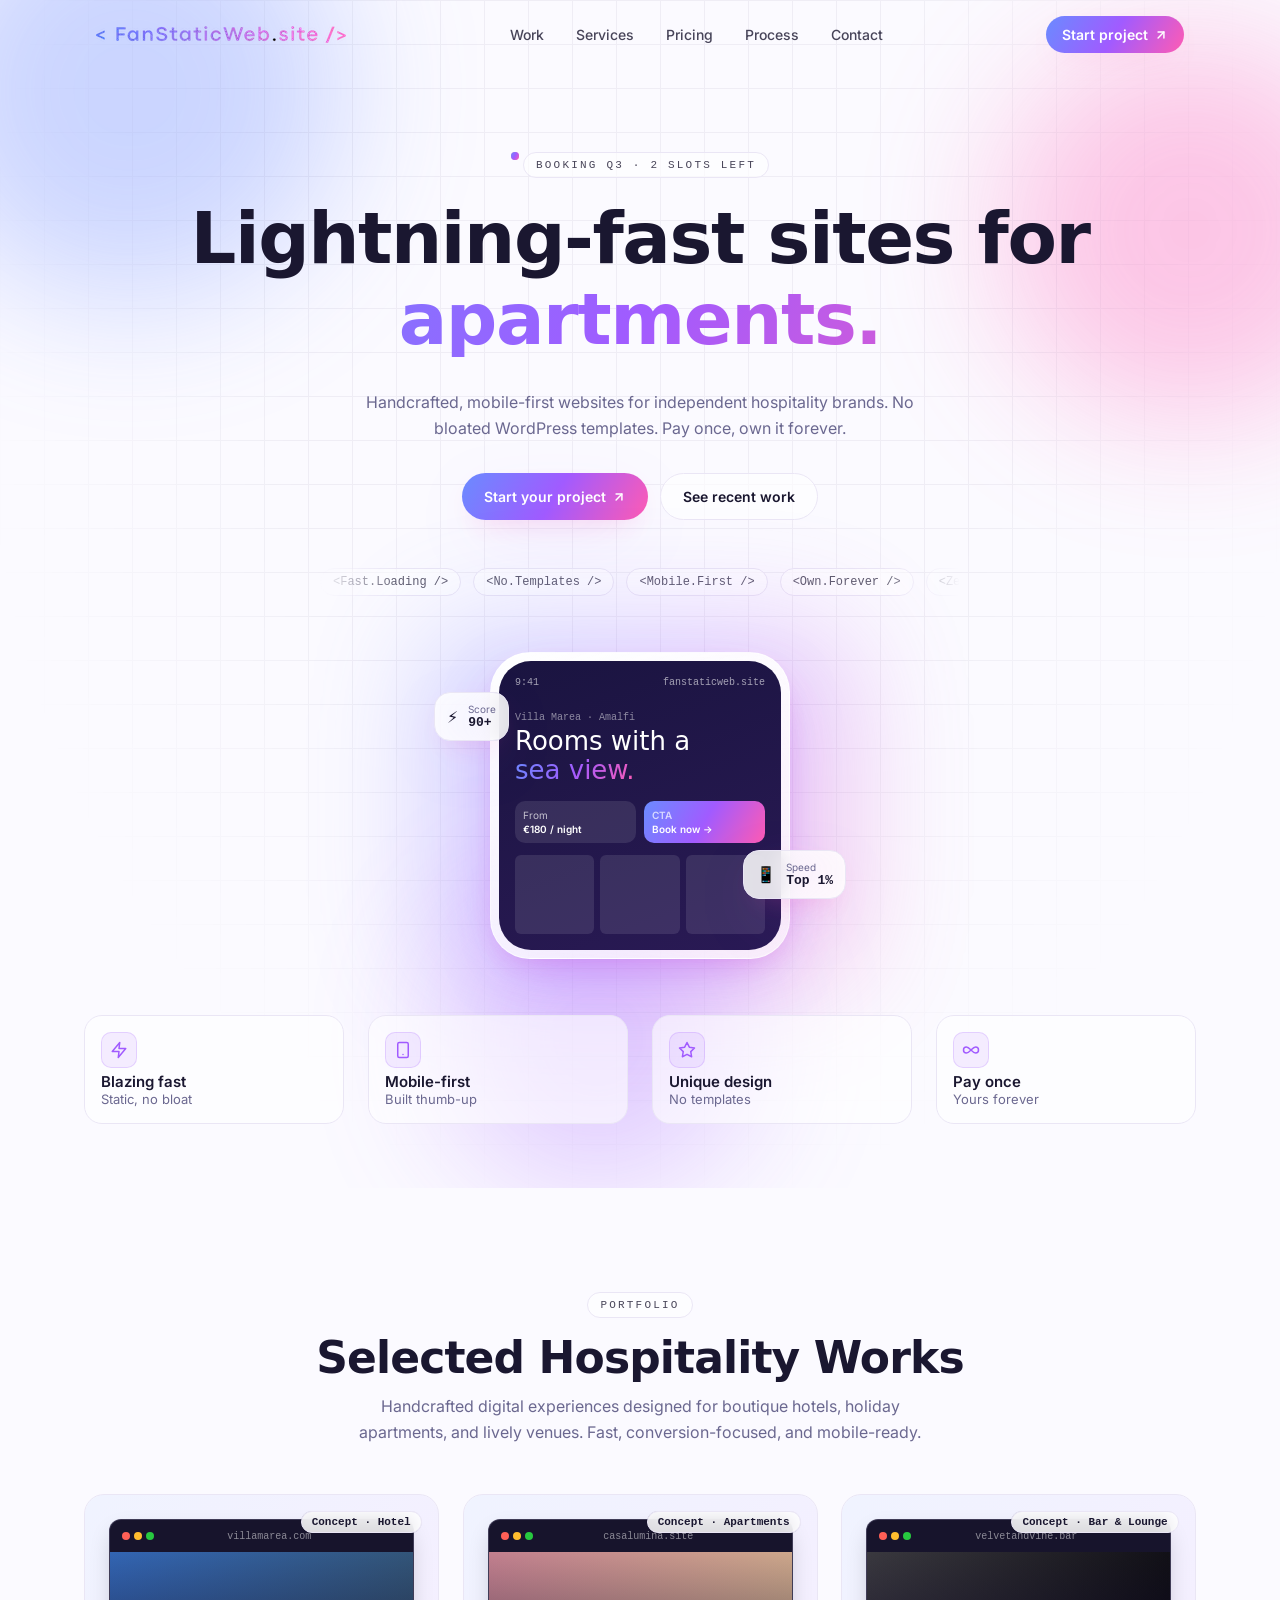
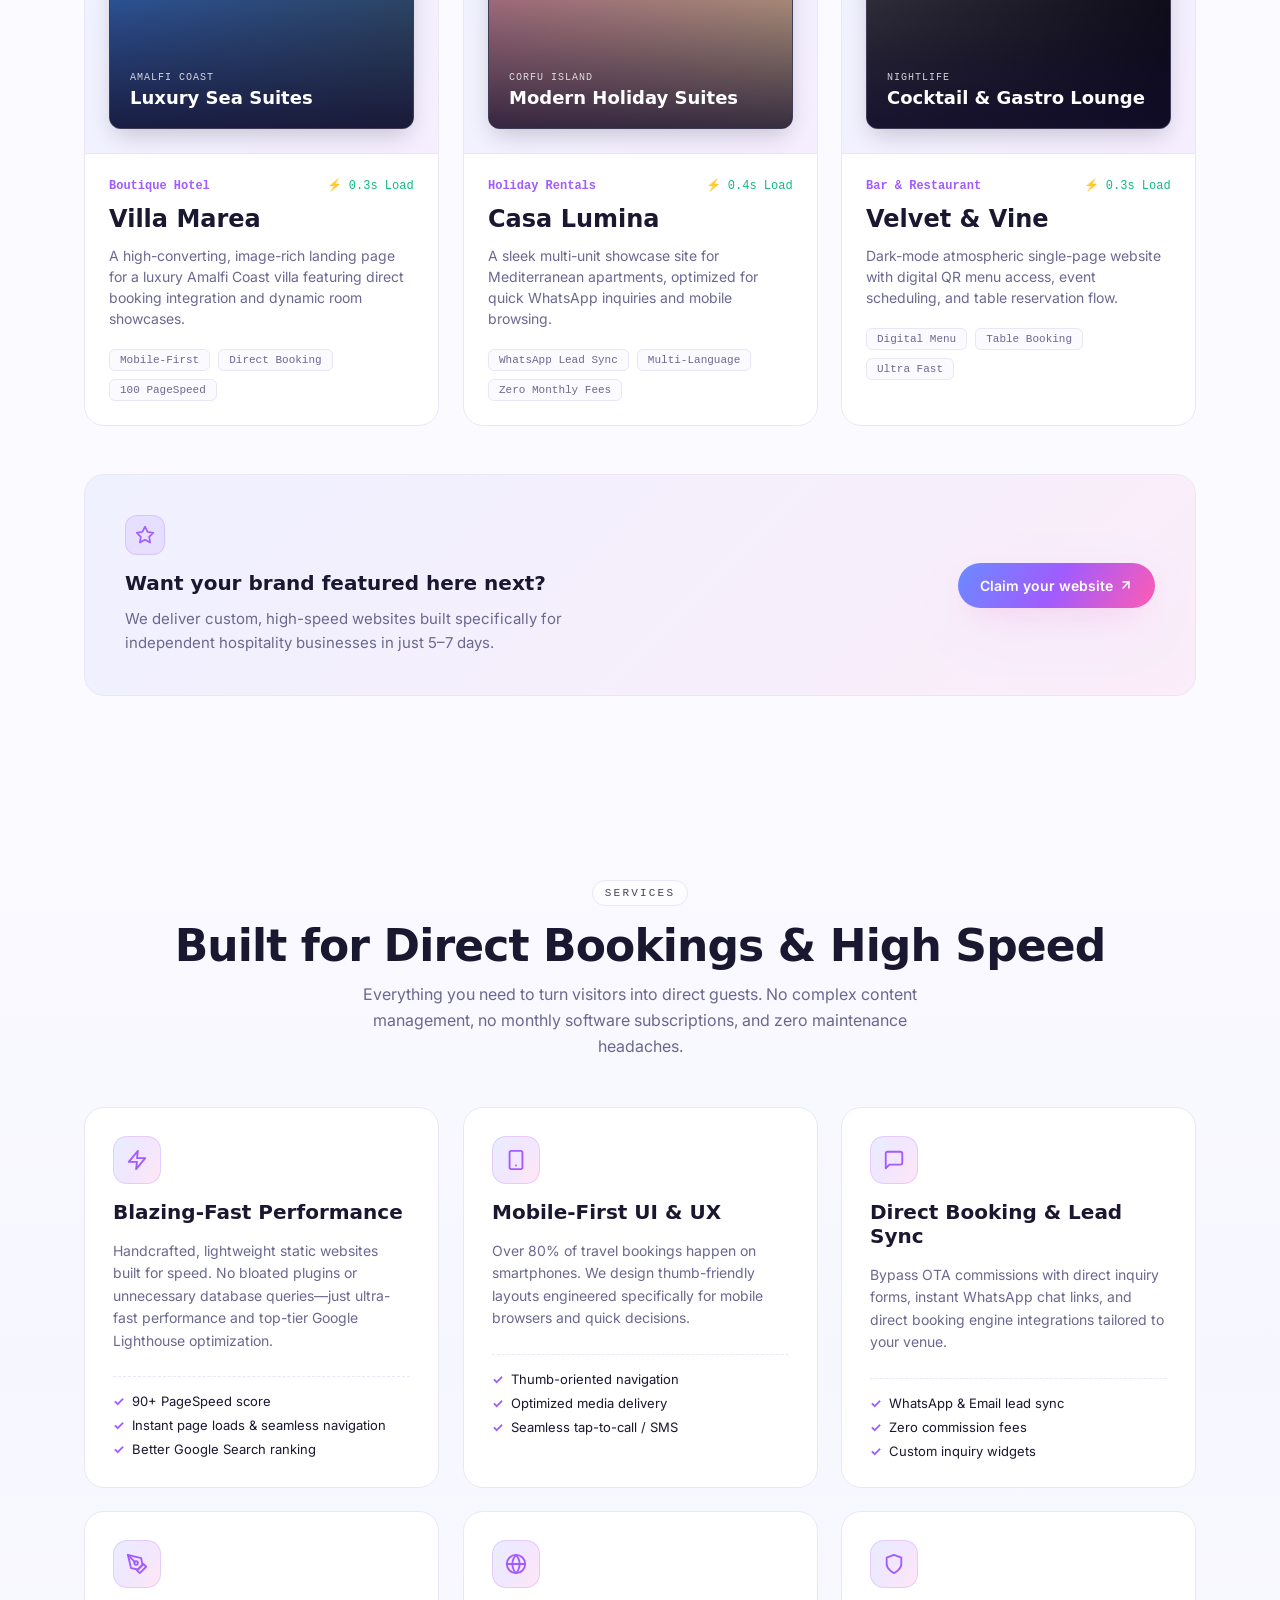
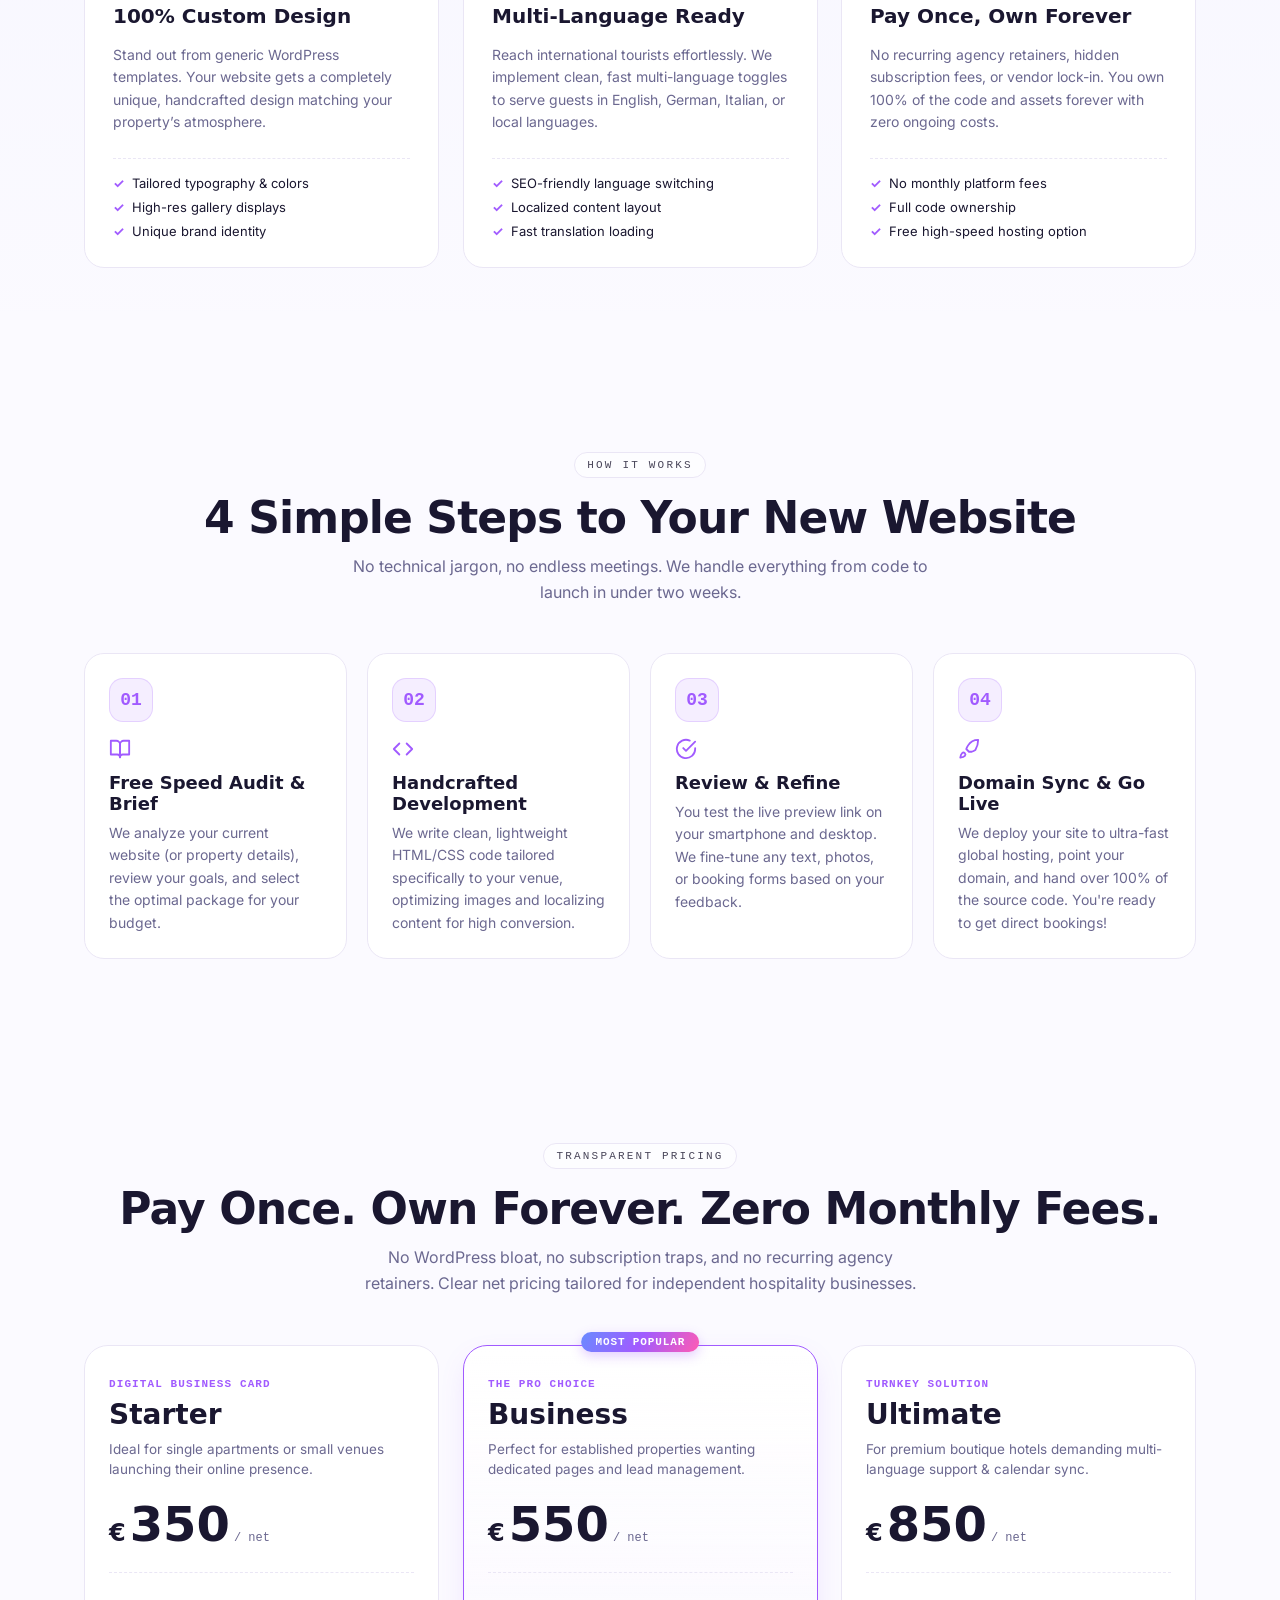
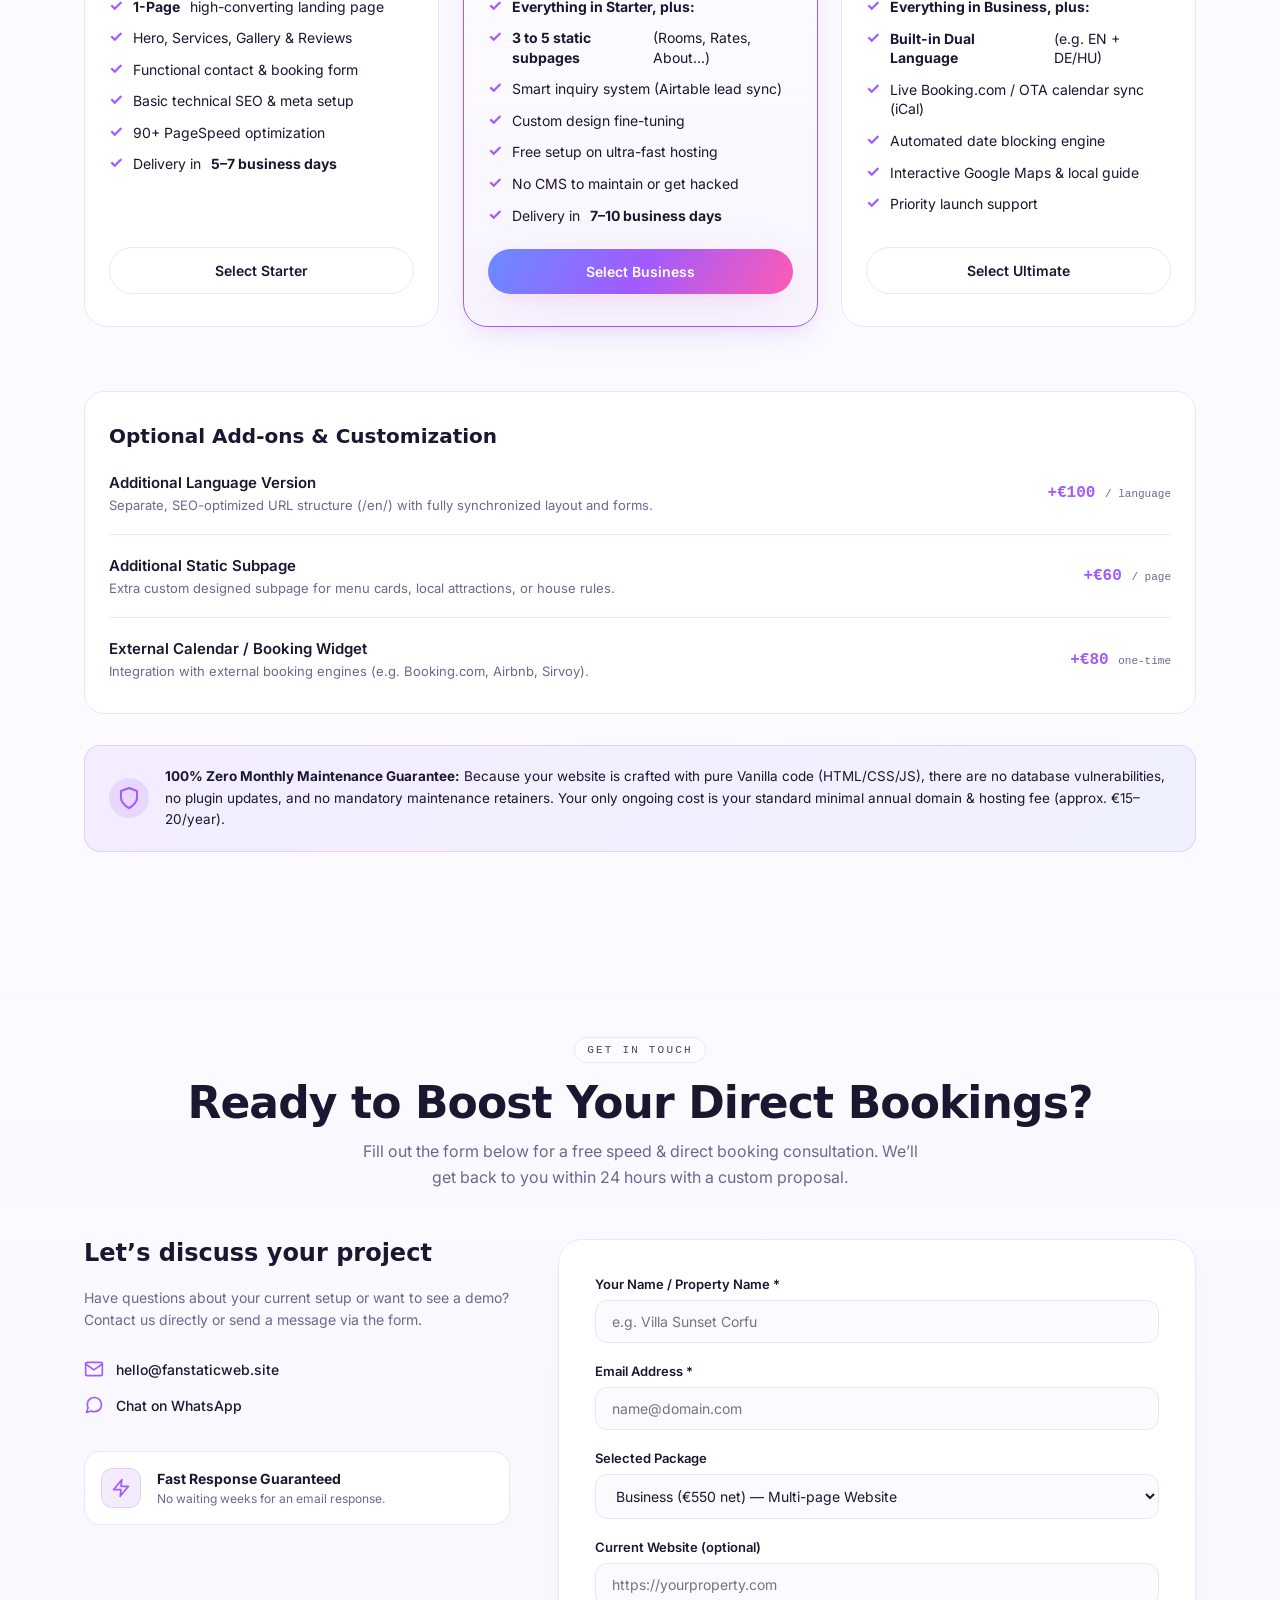
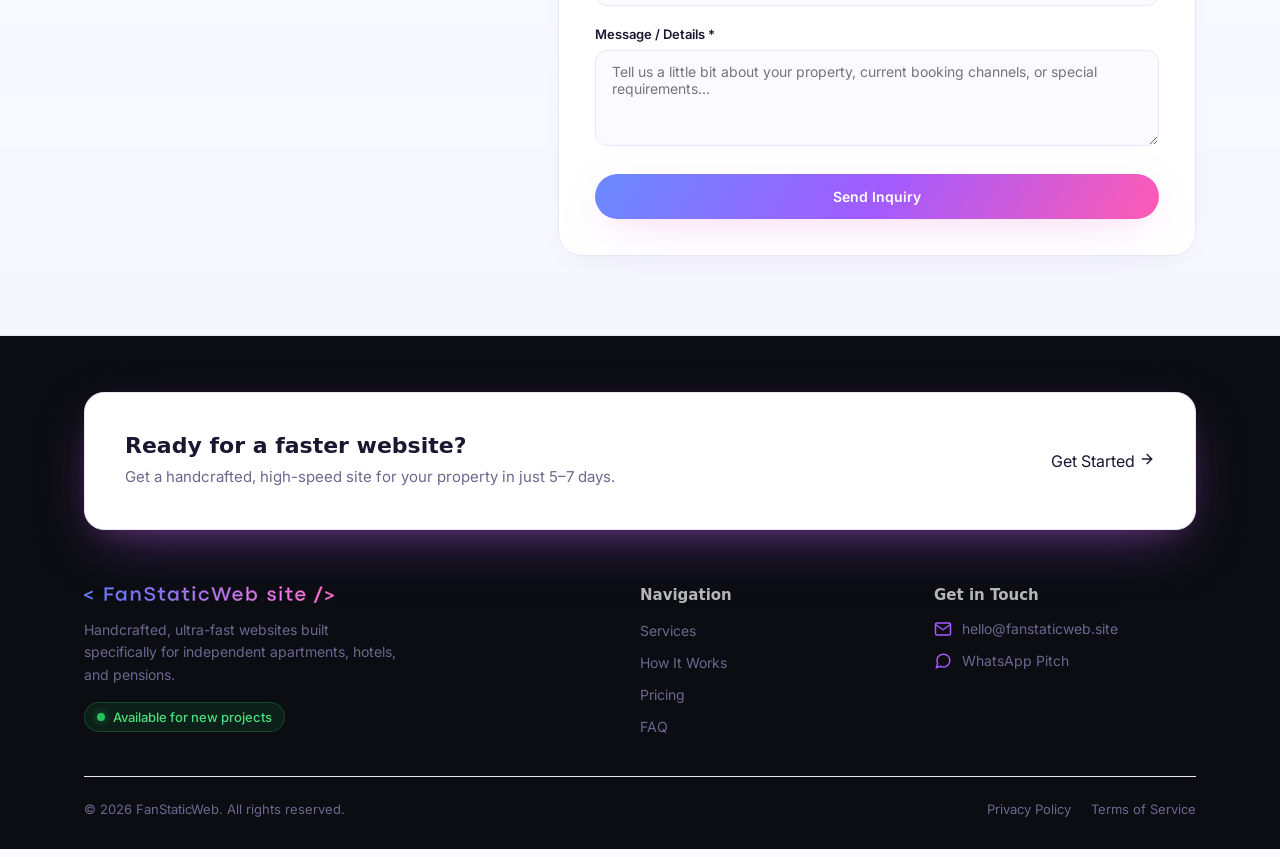
==== commit 583fab7f: "Add files via upload" ====
--- a/index.html
+++ b/index.html
@@ -457,11 +457,11 @@
             </div>
             <h3 class="service-title">Blazing-Fast Performance</h3>
             <p class="service-text">
-              Handcrafted static websites that load in under 0.5 seconds. No bloated plugins or database queries—keeping your Google Lighthouse score at a perfect 100.
+              Handcrafted, lightweight static websites built for speed. No bloated plugins or unnecessary database queries—just ultra-fast performance and top-tier Google Lighthouse optimization.
             </p>
             <ul class="service-features">
-              <li>100 / 100 PageSpeed score</li>
-              <li>Instant page transitions</li>
+              <li>90+ PageSpeed score</li>
+              <li>Instant page loads & seamless navigation</li>
               <li>Better Google Search ranking</li>
             </ul>
           </article>
--- a/styles.css
+++ b/styles.css
@@ -117,7 +117,29 @@
   backdrop-filter: blur(8px);
 }
 .cta-ghost:hover { background: #fff; }
-.cta-block { justify-content: center; padding: 1rem; font-size: 0.938rem; }
+/*.cta-block {
+  display: flex;
+  justify-content: center;
+  padding: 1rem;
+  font-size: 0.9375rem;
+  color: #ffffff;
+  background: var(--gradient-brand);
+  box-shadow: var(--shadow-glow);
+}*/
+
+.cta-block {
+  display: inline-flex;
+  align-items: center;
+  justify-content: center;
+  width: fit-content;            /* A szöveg hosszához igazodó szélesség */
+  margin-inline: auto;          /* + ÚJ: Horizontálisan középre pozicionálja a gombot */
+  padding: 0.875rem 1.375rem;
+  font-size: 0.8rem;
+  color: #ffffff;
+  background: var(--gradient-brand);
+  box-shadow: var(--shadow-glow);
+  text-decoration: none;
+}
 
 /* Hamburger button */
 .menu-btn {
@@ -152,14 +174,18 @@
   position: fixed;
   inset: 0;
   z-index: 40;
+  width: 100%;
+  max-width: 100vw;
   pointer-events: none;
   transition: opacity .5s;
   opacity: 0;
+  height: 100%
 
   /* + ÚJ: Safari alsó sáv és iOS biztonsági zóna kezelése */
-  height: 100dvh; /* Dinamikus magasság a böngésző UI mozgásának lekövetésére */
+  max-height: 100dvh; /* Dinamikus magasság a böngésző UI mozgásának lekövetésére */
   padding-bottom: env(safe-area-inset-bottom, 2rem); /* Megakadályozza, hogy a sáv kitakarja az alsó linkeket */
   overflow-y: auto; /* Görgethetőség biztosítása, ha túl sok a menüpont */
+  overflow-x: hidden;
 }
 
 body.menu-open .mobile-menu {
@@ -245,9 +271,10 @@
 .mm-body { flex: 1; display: flex; flex-direction: column; gap: 4px; }
 .mm-label {
   font-family: var(--font-display);
-  font-size: 28px;
-  font-weight: 600;
+  font-size: 1.5rem; /* ~32px - Növelt, látványos főcím méret mobilon */
+  font-weight: 300;
   line-height: 1;
+  color: #ffffff; /* + ÚJ: Közvetlen fehér szín megadása */
   transition: background-image .3s;
 }
 .mm-link:hover .mm-label,
@@ -257,7 +284,11 @@
   background-clip: text;
   color: transparent;
 }
-.mm-desc { font-size: 12px; color: rgba(255,255,255,.5); }
+.mm-desc {
+  font-size: 0.75rem; /* ~12px - rem mértékegységgel */
+  color: #ffffff; /* + ÚJ: Tiszta hófehér (vagy ha finomítani szeretnéd: rgba(255, 255, 255, 0.85)) */
+}
+
 .mm-arrow {
   color: rgba(255,255,255,.4);
   font-size: 18px;
@@ -1945,7 +1976,7 @@
   font-family: var(--font-display);
   font-size: 0.938rem; /* ~15px */
   font-weight: 600;
-  color: var(--fg, #ffffff);
+  color: rgba(255,255,255,.7) /*var(--fg, #ffffff)*/;
   margin: 0 0 1rem 0;
 }
 
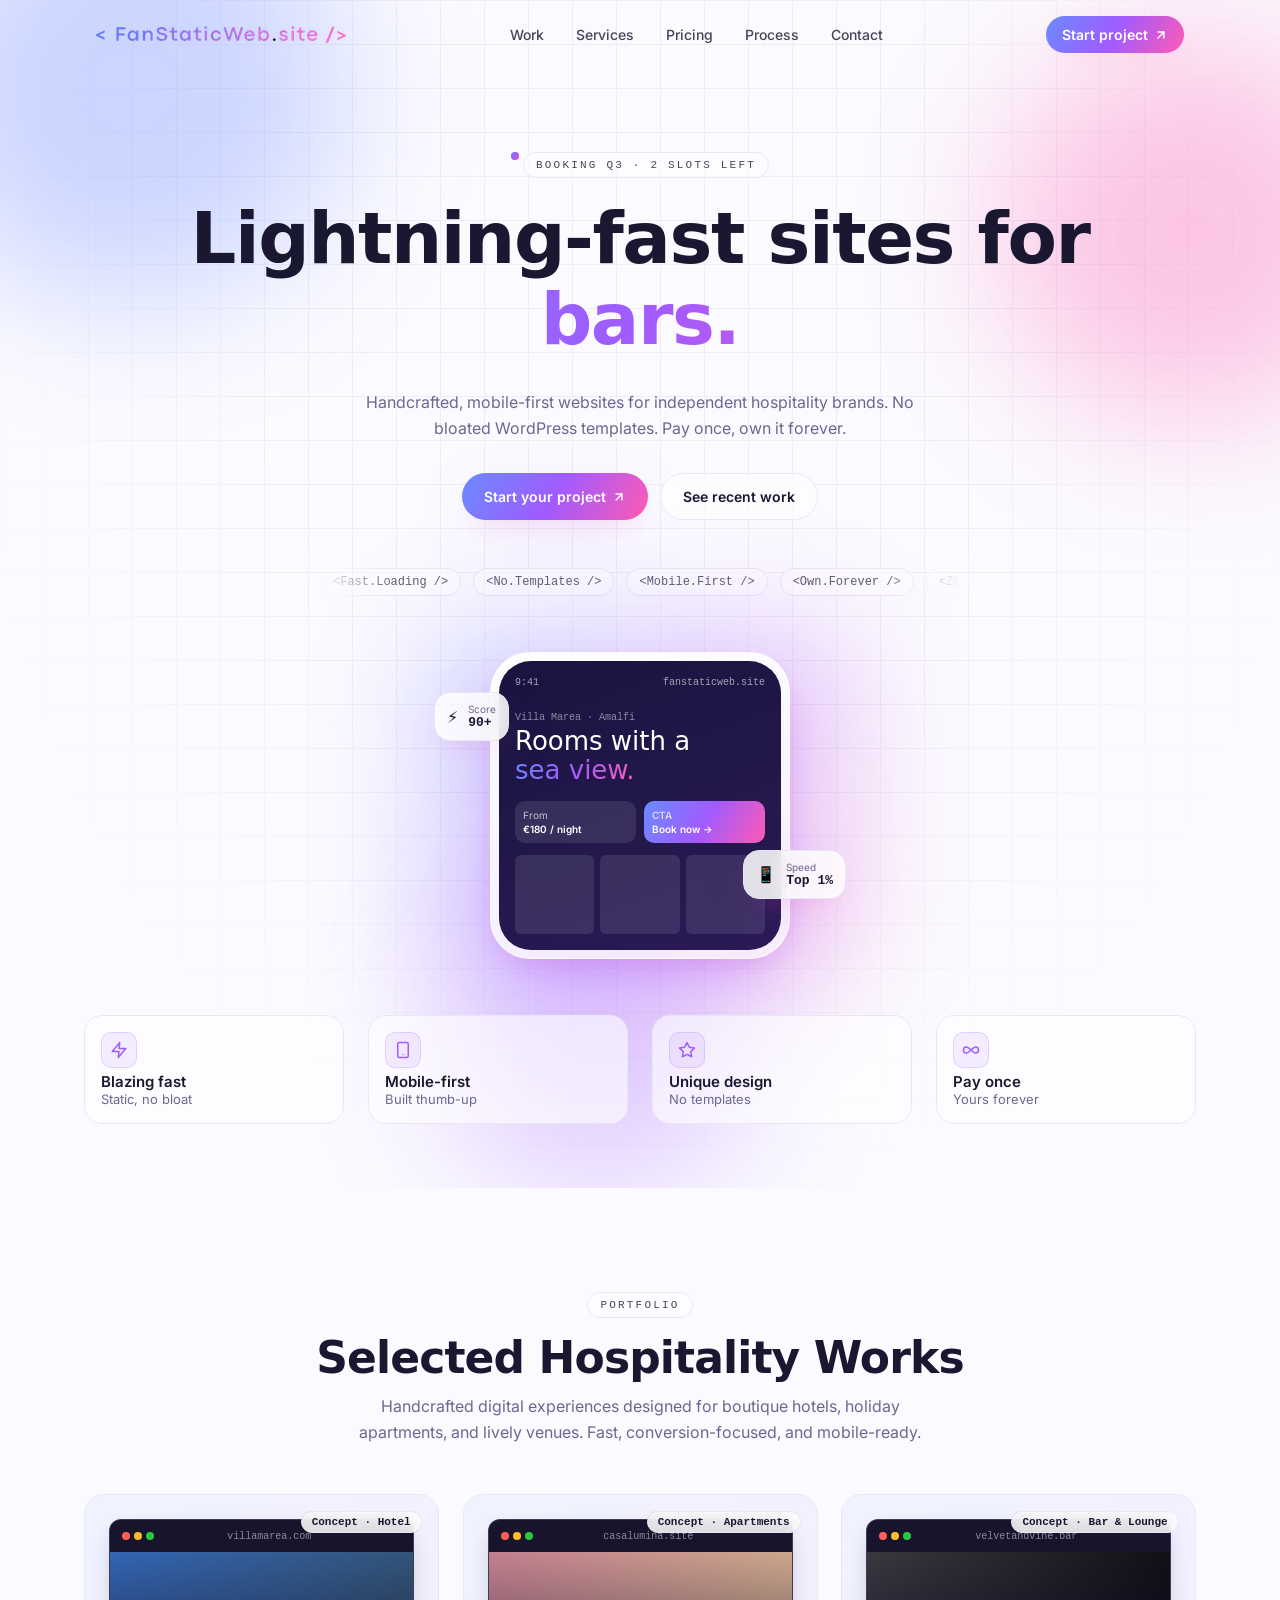
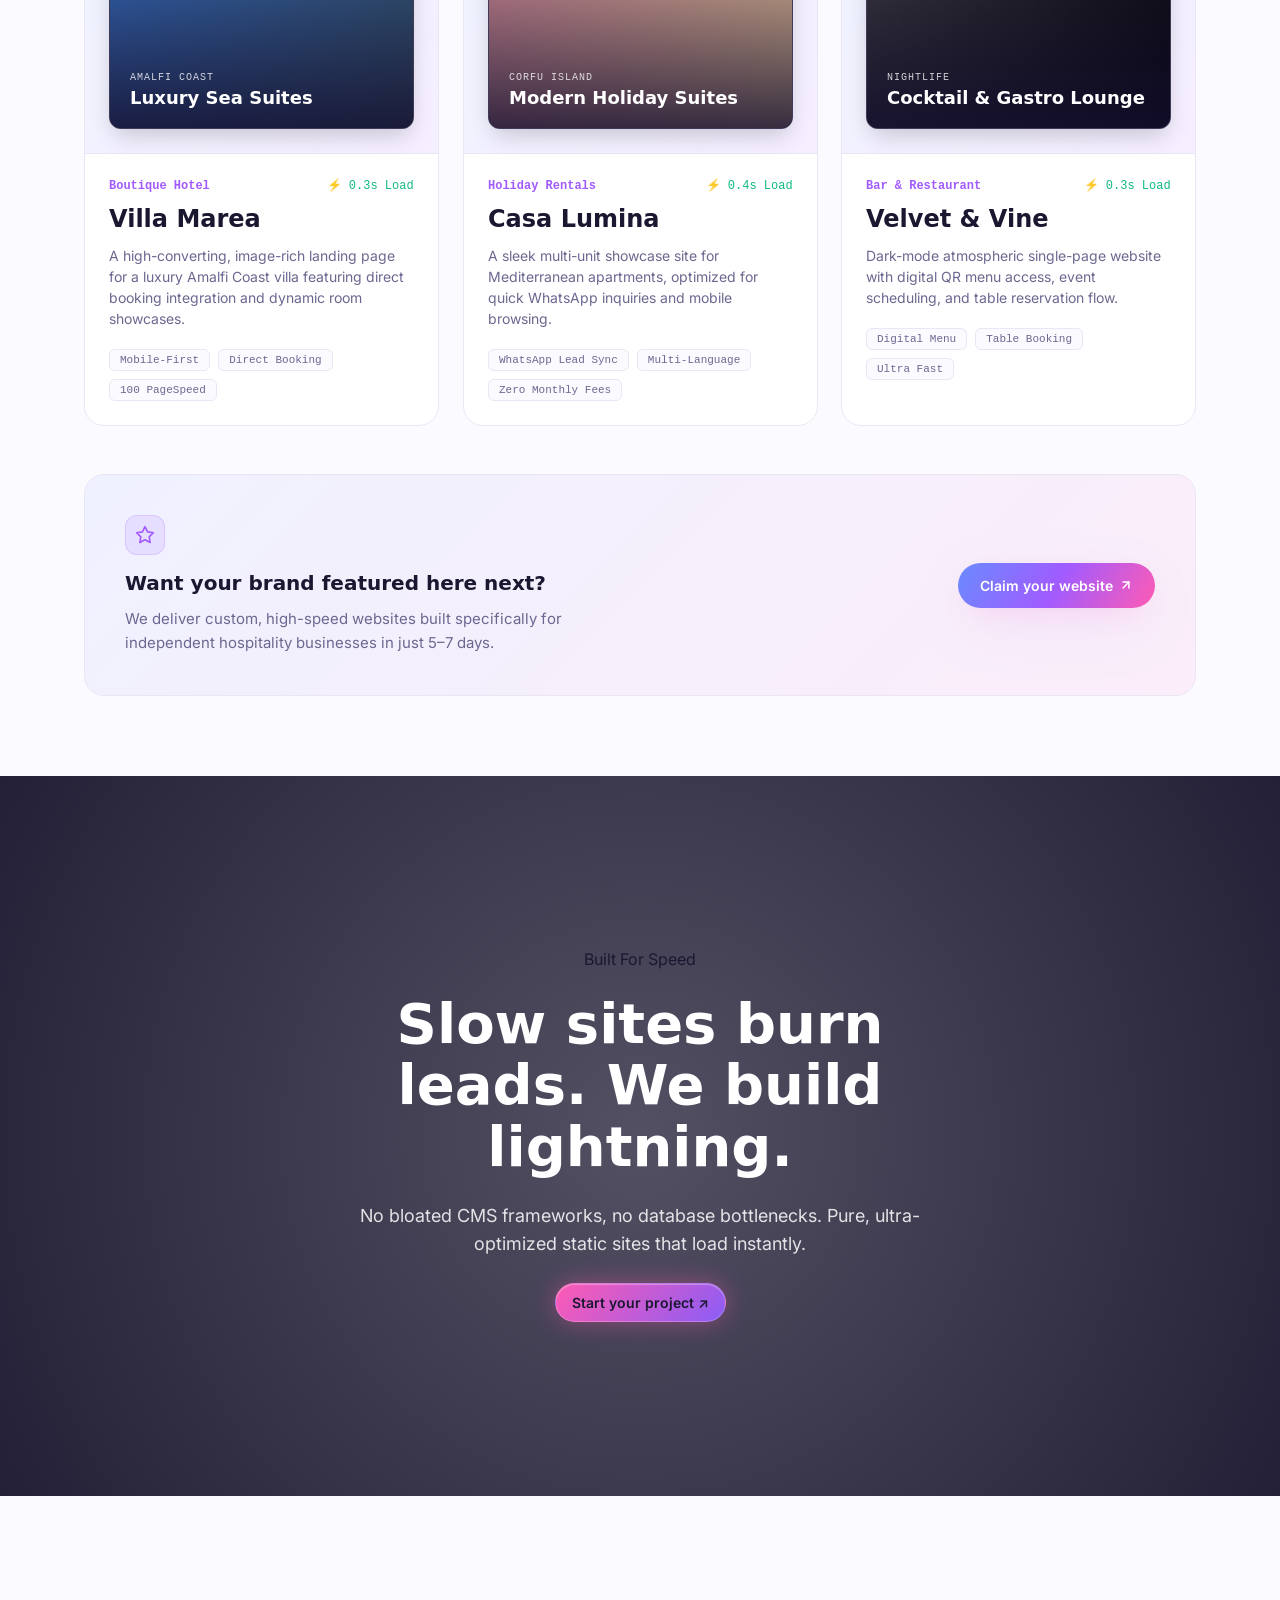
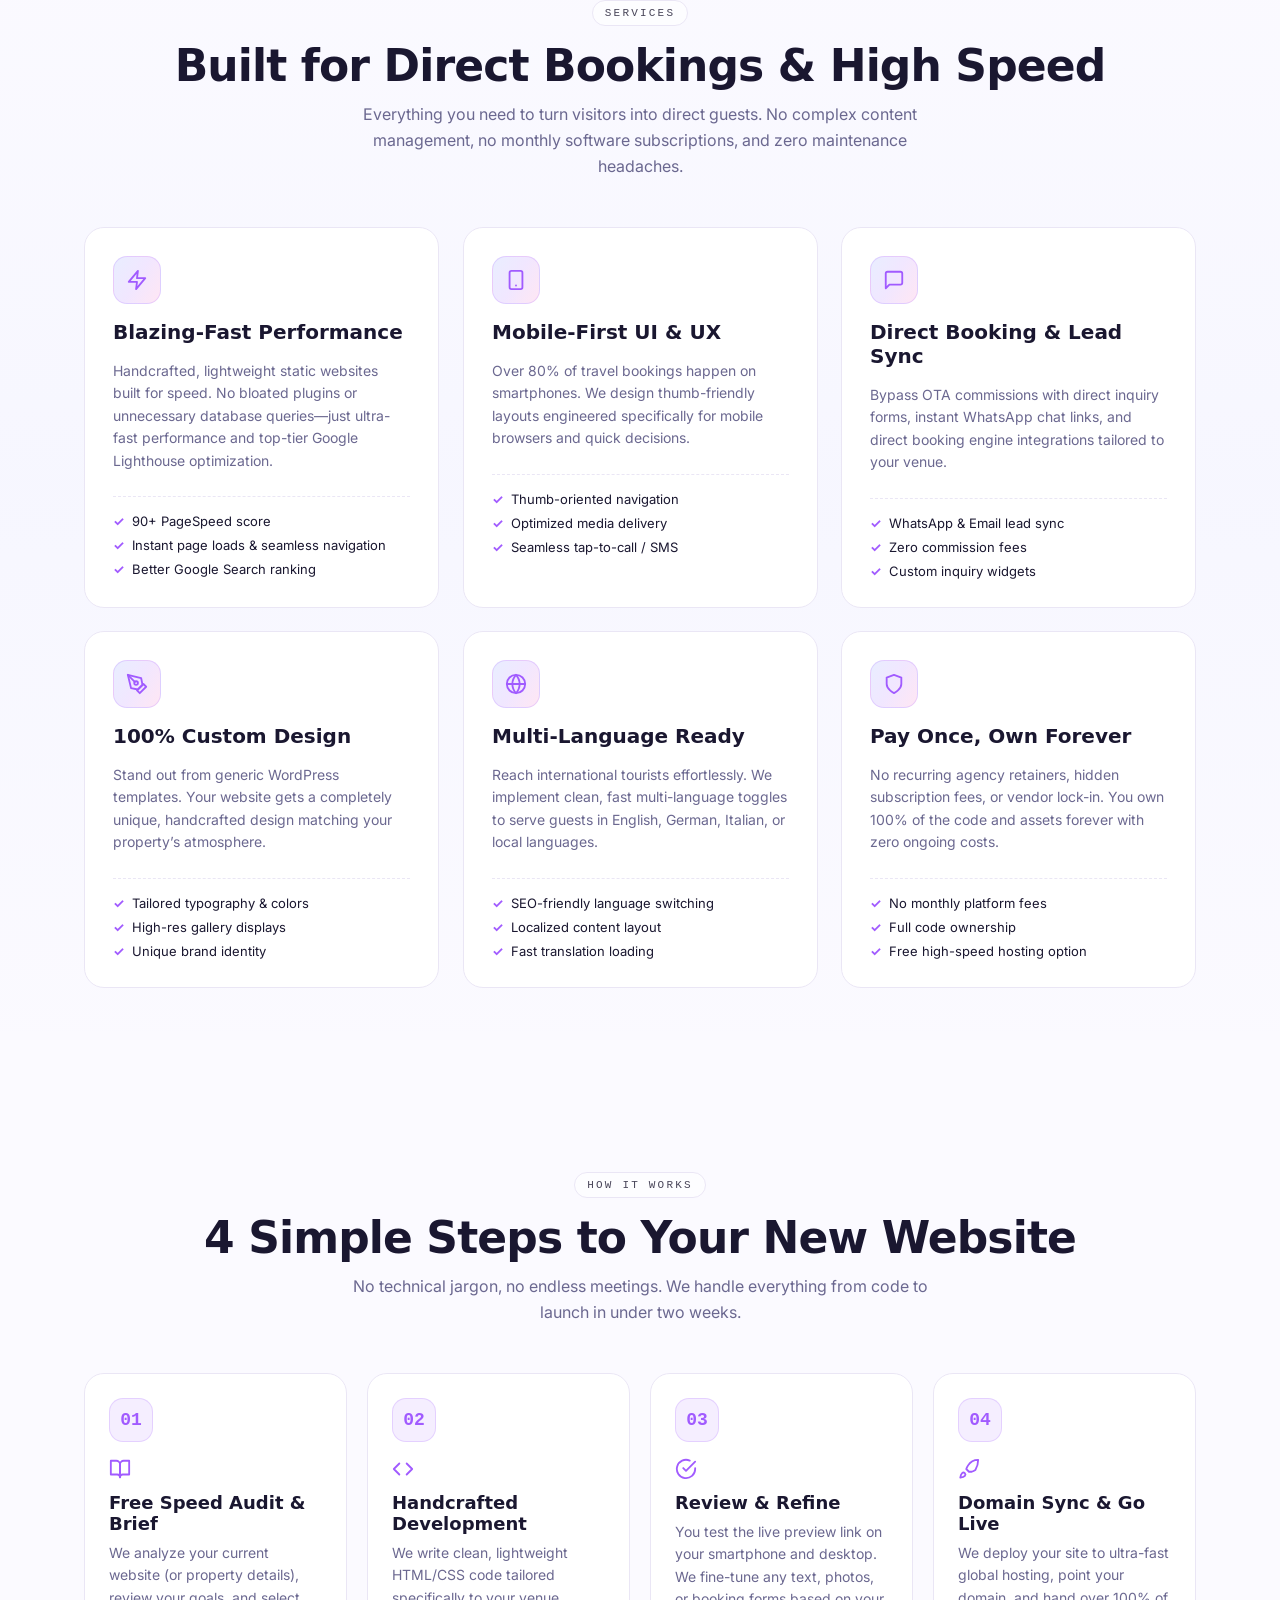
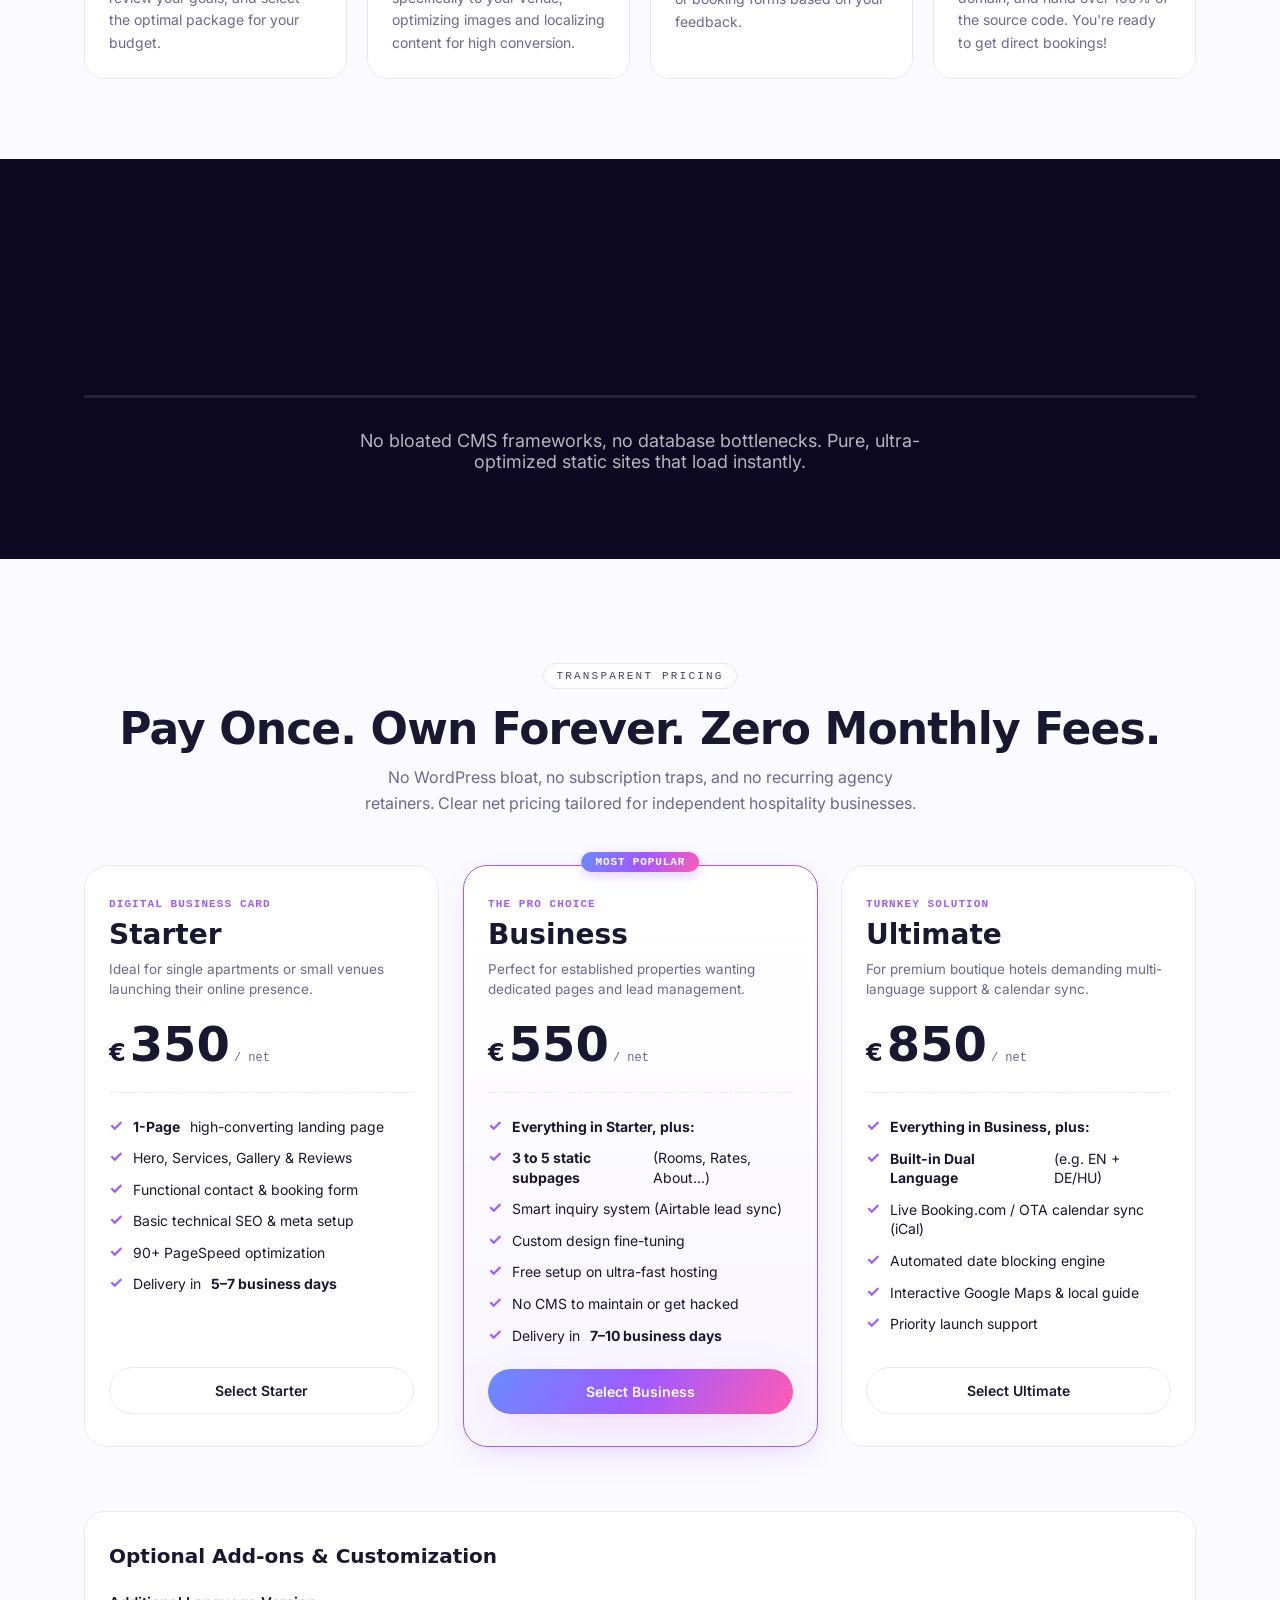
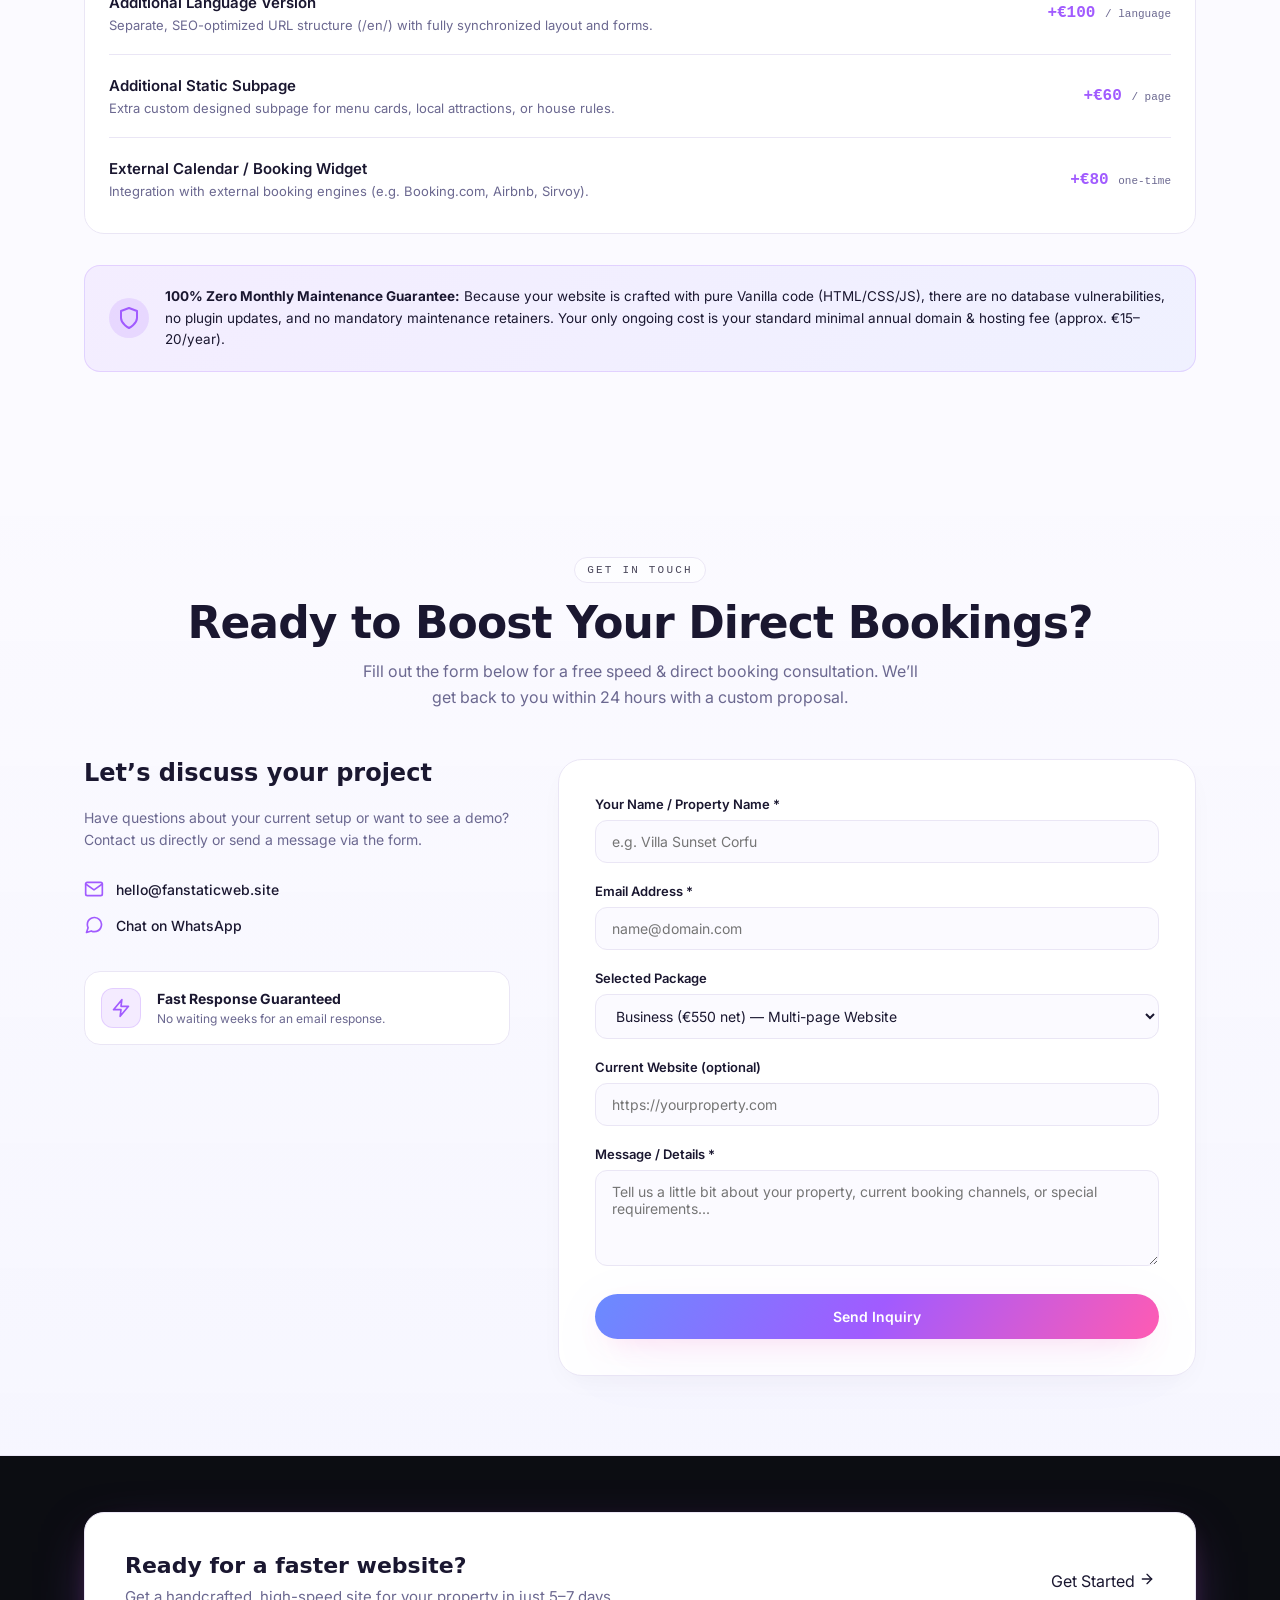
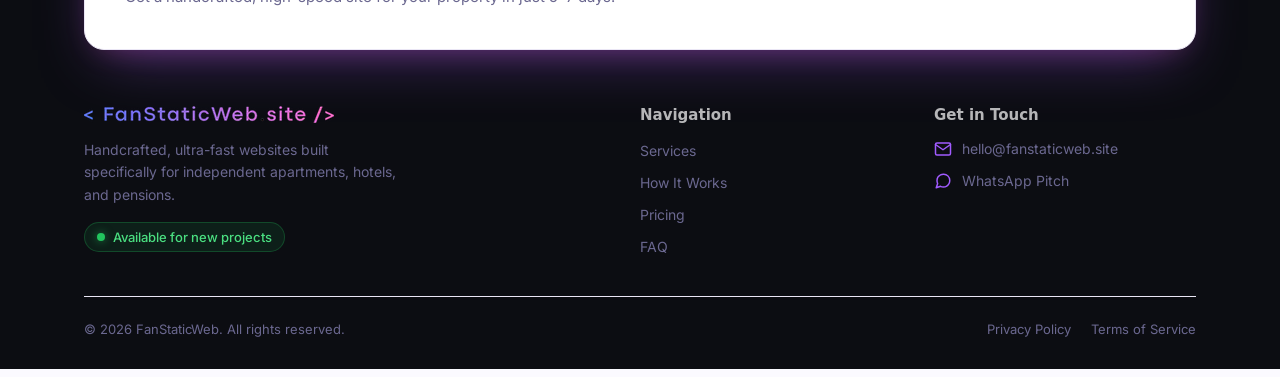
==== commit d92f0dd5: "Add files via upload" ====
--- a/index.html
+++ b/index.html
@@ -432,6 +432,31 @@
       </div>
     </section>
     
+    <!-- SPEED PARALLAX SECTION -->
+    <section class="speed-parallax-section">
+      
+      <!-- A Fixált Parallax Háttér -->
+      <div class="parallax-bg-fixed" aria-hidden="true"></div>
+      
+      <!-- Sötétítő Overlay a tökéletes olvashatóságért -->
+      <div class="parallax-overlay"></div>
+      
+      <!-- Tartalom Konténer -->
+      <div class="container parallax-content">
+        
+        <span class="parallax-tag">Built For Speed</span>
+        
+        <h2 class="parallax-title">Slow sites burn leads. We build lightning.</h2>
+        
+        <p class="parallax-text">
+          No bloated CMS frameworks, no database bottlenecks. Pure, ultra-optimized static sites that load instantly.
+        </p>
+        
+        <a href="#contact" class="cta-pill cta-glow">Start your project ↗</a>
+        
+      </div>
+    </section>
+    
     <!-- ============== SERVICES SECTION ============== -->
     <section id="services" class="services-section">
       <div class="container">
@@ -652,6 +677,40 @@
           </article>
     
         </div>
+    
+      </div>
+    </section>
+    
+    <section class="fluid-words-section">
+      <div class="container fluid-text-container">
+        
+        <!-- Vizuálisan elrejtett címsor a SEO miatt, mivel az animált szavakat a képernyőolvasók nehezen fűzik össze -->
+        <h2 class="visually-hidden">Core Features: Fast, Static, Pure, Lightning</h2>
+    
+        <!-- A "Vízfelszín" konténer -->
+        <div class="water-surface" aria-hidden="true">
+          
+          <div class="word-mask">
+            <span class="rising-word word-1">FAST.</span>
+          </div>
+          
+          <div class="word-mask">
+            <span class="rising-word word-2">STATIC.</span>
+          </div>
+          
+          <div class="word-mask">
+            <span class="rising-word word-3">PURE.</span>
+          </div>
+          
+          <div class="word-mask">
+            <span class="rising-word word-4">LIGHTNING.</span>
+          </div>
+          
+        </div>
+    
+        <p class="fluid-description">
+          No bloated CMS frameworks, no database bottlenecks. Pure, ultra-optimized static sites that load instantly.
+        </p>
     
       </div>
     </section>
--- a/styles.css
+++ b/styles.css
@@ -19,10 +19,43 @@
   --gradient-brand-soft: linear-gradient(120deg, rgba(106,139,255,.15), rgba(161,91,255,.15), rgba(255,91,179,.15));
   --shadow-glow: 0 20px 60px -20px rgba(161,91,255,.5), 0 10px 30px -15px rgba(255,91,179,.35);
   --radius: 14px;
-
+  
   --font-display: "Space Grotesk", ui-sans-serif, system-ui, sans-serif;
   --font-sans: "Inter", ui-sans-serif, system-ui, sans-serif;
   --font-mono: "JetBrains Mono", ui-monospace, monospace;
+}
+
+/* ==========================================================
+   2. REUSABLE SECTION BACKGROUNDS — Változatos szekciók
+   ========================================================== */
+
+/* Alapértelmezett sötét szekció */
+.section-dark {
+  background-color: var(--bg-dark);
+}
+
+/* Alternatív sötét szekció (ritmusváltás a szekciók között) */
+.section-alt {
+  background-color: var(--bg-dark-alt);
+}
+
+/* Finom technológiai négyzethálós háttér (pl. Services / Process részekhez) */
+.section-grid {
+  background-color: var(--bg-dark);
+  background-image:
+    linear-gradient(var(--grid-line-color) 1px, transparent 1px),
+    linear-gradient(90deg, var(--grid-line-color) 1px, transparent 1px);
+  background-size: var(--grid-size) var(--grid-size);
+}
+
+/* Kiemelt szekció "Spotlight" (pl. Pricing vagy Contact részhez) */
+.section-spotlight {
+  background-color: var(--bg-dark);
+  background-image: radial-gradient(
+    circle at 50% 0%,
+    rgba(106, 139, 255, 0.15) 0%,
+    var(--bg-dark) 70%
+  );
 }
 
 * { box-sizing: border-box; }
@@ -139,6 +172,32 @@
   background: var(--gradient-brand);
   box-shadow: var(--shadow-glow);
   text-decoration: none;
+}
+
+/* Ragyogó, prémium gomb stílus a cinematic szekcióhoz */
+.cta-glow {
+  background: linear-gradient(135deg, #ff5bb3, #8b5cf6);
+  border: 1px solid rgba(255, 255, 255, 0.2);
+  /* A ragyogó (glow) hatás több rétegű árnyékkal (box-shadow) */
+  box-shadow: 0 0 1.5rem rgba(255, 91, 179, 0.4),
+              inset 0 1px 1px rgba(255, 255, 255, 0.3);
+}
+
+/* Hover és Focus állapotok - Kiemelkedik és jobban ragyog */
+.cta-glow:hover,
+.cta-glow:focus-visible {
+  background: linear-gradient(135deg, #ff7bc1, #9d75f8);
+  border-color: rgba(255, 255, 255, 0.4);
+  transform: translateY(-0.125rem); /* Finom emelkedés felfelé */
+  box-shadow: 0 0.5rem 2rem rgba(255, 91, 179, 0.6),
+              inset 0 1px 1px rgba(255, 255, 255, 0.5);
+  outline: none;
+}
+
+/* Aktív (kattintás) állapot */
+.cta-glow:active {
+  transform: translateY(0);
+  box-shadow: 0 0.25rem 1rem rgba(255, 91, 179, 0.5);
 }
 
 /* Hamburger button */
@@ -173,18 +232,14 @@
 .mobile-menu {
   position: fixed;
   inset: 0;
+  width: 100%;
+  height: 100%;
+  height: 100dvh; /* Dinamikus viewport height */
   z-index: 40;
-  width: 100%;
-  max-width: 100vw;
   pointer-events: none;
   transition: opacity .5s;
   opacity: 0;
-  height: 100%
-
-  /* + ÚJ: Safari alsó sáv és iOS biztonsági zóna kezelése */
-  max-height: 100dvh; /* Dinamikus magasság a böngésző UI mozgásának lekövetésére */
-  padding-bottom: env(safe-area-inset-bottom, 2rem); /* Megakadályozza, hogy a sáv kitakarja az alsó linkeket */
-  overflow-y: auto; /* Görgethetőség biztosítása, ha túl sok a menüpont */
+  overflow-y: auto;
   overflow-x: hidden;
 }
 
@@ -223,11 +278,19 @@
 .mm-content {
   position: relative;
   z-index: 2;
-  height: 100%;
-  display: flex;
-  flex-direction: column;
-  padding: 96px 24px 40px;
-  transform: translateY(-16px);
+  min-height: 100dvh; /* Garantálja, hogy a tartalom kitölti a dinamikus képernyőt */
+  display: flex;
+  flex-direction: column;
+  padding-top: 6rem; /* ~96px */
+  padding-left: 1.5rem; /* ~24px */
+  padding-right: 1.5rem;
+  
+  /* + KULCSFONTOSSÁGÚ JAVÍTÁS:
+     A megszokott alsó margóhoz (2.5rem / 40px) hozzáadjuk az iOS címsor biztonsági zónáját.
+     Így a gomb mindig a Safari címsora FÖLÉ kerül! */
+  padding-bottom: calc(2.5rem + env(safe-area-inset-bottom, 2rem));
+  
+  transform: translateY(-1rem);
   opacity: 0;
   transition: transform .5s, opacity .5s;
 }
@@ -2336,4 +2399,234 @@
   .legal-section h2 {
     font-size: 1.375rem; /* ~22px */
   }
+}
+
+/* ==========================================================
+   SPEED PARALLAX SECTION (VERTICAL SCROLL EFFECT)
+   ========================================================== */
+
+/* 1. Alap Szekció (Mobile-First) */
+.speed-parallax-section {
+  position: relative;
+  display: flex;
+  flex-direction: column;
+  justify-content: center; /* Vertikális középre igazítás Flexbox-szal */
+  min-height: 35rem; /* ~560px, fix height helyett rugalmas */
+  padding-block: 4rem;
+  padding-inline: 1.5rem;
+  overflow: hidden; /* Ne lógjon ki semmi */
+}
+
+/* ==========================================================
+   PARALLAX TITLE STÍLUSOK
+   ========================================================== */
+
+/* Alapértelmezett, mobilra optimalizált nézet (Mobile-First) */
+.parallax-title {
+  font-family: var(--font-display, sans-serif);
+  font-size: 2rem; /* ~32px mobilokon */
+  font-weight: 800;
+  line-height: 1.15;
+  color: #ffffff;
+  margin: 0; /* A távolságot a szülő elem 'gap' tulajdonsága kezeli */
+}
+
+/* Felfelé építkező töréspont asztali nézethez */
+@media (min-width: 48rem) {
+  .parallax-title {
+    font-size: 3.5rem; /* ~56px nagy kijelzőkön a drámai hatásért */
+    line-height: 1.1;
+  }
+}
+
+/* ==========================================================
+   PARALLAX TEXT STÍLUSOK
+   ========================================================== */
+
+/* Alapértelmezett, mobilra optimalizált nézet (Mobile-First) */
+.parallax-text {
+  font-size: 1rem; /* ~16px mobilokon */
+  line-height: 1.6;
+  color: rgba(255, 255, 255, 0.85); /* Enyhén tompított fehér a jobb olvashatóságért */
+  margin: 0; /* Szigorúan 0, a távolságot a szülő 'gap' tulajdonsága kezeli */
+  max-width: 35rem; /* ~560px, meggátolja, hogy a sorok túl hosszúak és olvashatatlanok legyenek */
+}
+
+/* Felfelé építkező töréspont asztali nézethez */
+@media (min-width: 48rem) {
+  .parallax-text {
+    font-size: 1.125rem; /* ~18px nagyobb kijelzőkön */
+  }
+}
+
+/* 2. A Parallax Varázslat (background-attachment: fixed) */
+.parallax-bg-fixed {
+  position: absolute;
+  inset: 0;
+  z-index: 0;
+  
+  /* Utazás + Sebesség témájú háttérkép (Unsplash) */
+  background-image: url('https://images.unsplash.com/photo-1494587416117-f102a2ac0a8d?q=80&w=2070&auto=format&fit=crop');
+  background-size: cover;
+  background-position: center;
+  background-repeat: no-repeat;
+  
+  /* EZ adja a vertikális elcsúszást görgetéskor! */
+  background-attachment: fixed;
+}
+
+/* 3. Sötétítő Overlay (Balról jobbra sötétedő gradiens) */
+.parallax-overlay {
+  position: absolute;
+  inset: 0;
+  z-index: 1;
+  /* Mobilokon sötétebb, hogy a balra zárt szöveg jól látszódjon */
+  background: linear-gradient(135deg, rgba(12, 8, 33, 0.95) 0%, rgba(12, 8, 33, 0.6) 100%);
+}
+
+/* 4. A Tartalom (Flexbox, gap) */
+.parallax-content {
+  position: relative;
+  z-index: 2;
+  display: flex;
+  flex-direction: column;
+  align-items: flex-start; /* Mobilon balra zárt a könnyebb olvasásért */
+  gap: 1.5rem; /* Margók helyett gap a térközökhöz */
+  max-width: 42rem;
+}
+
+/* 5. Asztali Töréspont (Felfelé építkező @media min-width) */
+@media (min-width: 48rem) {
+  .speed-parallax-section {
+    min-height: 45rem; /* Nagyobb kijelzőn magasabb szekció */
+    padding-block: 6rem;
+    align-items: center; /* Asztali nézetben középre húzzuk a konténert */
+  }
+  
+  .parallax-content {
+    align-items: center; /* Elemek középre zárása */
+    text-align: center; /* Szöveg középre zárása */
+  }
+  
+  /* Asztalinál a háttér gradiense lehet szimmetrikusabb */
+  .parallax-overlay {
+    background: radial-gradient(circle at center, rgba(12, 8, 33, 0.7) 0%, rgba(12, 8, 33, 0.9) 100%);
+  }
+}
+
+
+/* ==========================================================
+   FLUID WORDS SECTION (Kibuggyanó szavak effekt)
+   ========================================================== */
+
+/* Alap szekció (sötét háttér, hogy a színek világítsanak) */
+.fluid-words-section {
+  min-height: 25rem;
+  display: flex;
+  align-items: center;
+  justify-content: center;
+  background-color: var(--bg-dark, #0c0821);
+  padding-block: 4rem;
+  padding-inline: 1.5rem;
+  overflow: hidden;
+}
+
+.fluid-text-container {
+  display: flex;
+  flex-direction: column;
+  align-items: center;
+  gap: 2rem;
+  text-align: center;
+}
+
+/* A vonal, ami a "felszínt" szimbolizálja */
+.water-surface {
+  display: flex;
+  flex-wrap: wrap;
+  justify-content: center;
+  gap: 0.5rem;
+  /* Ez a vonal adja meg az alapot, amiből a szavak kiemelkednek */
+  border-bottom: 3px solid rgba(255, 255, 255, 0.1);
+  padding-bottom: 0.25rem;
+}
+
+/* A maszk, ami levágja a szöveget, amíg az "a víz alatt" van */
+.word-mask {
+  overflow: hidden;
+  display: inline-flex;
+}
+
+/* Az animált szavak alapstílusa */
+.rising-word {
+  font-family: var(--font-display, sans-serif);
+  font-size: 2.5rem; /* ~40px mobilon */
+  font-weight: 900;
+  text-transform: uppercase;
+  line-height: 1;
+  /* Alapból lefelé eltolva, a maszk mögé rejtve */
+  transform: translateY(110%);
+  /* Cubic-bezier a rugós, "kibuggyanó" érzésért */
+  animation: riseFromDepths 4s cubic-bezier(0.175, 0.885, 0.32, 1.275) infinite;
+}
+
+/* Egyedi színek és késleltetések a szavaknak (A színes dizájn szimbolizálása) */
+.word-1 { color: #ff5bb3; animation-delay: 0s; }
+.word-2 { color: #8b5cf6; animation-delay: 0.2s; }
+.word-3 { color: #6a8bff; animation-delay: 0.4s; }
+.word-4 { color: #00eaee; animation-delay: 0.6s; }
+
+/* Kiegészítő leírás */
+.fluid-description {
+  font-size: 1rem;
+  color: rgba(255, 255, 255, 0.7);
+  max-width: 35rem;
+  margin: 0;
+}
+
+/* SEO vizuális rejtés osztály (Ezt tedd a globális CSS-be, mindig jól jön) */
+.visually-hidden {
+  position: absolute;
+  width: 1px;
+  height: 1px;
+  padding: 0;
+  margin: -1px;
+  overflow: hidden;
+  clip: rect(0, 0, 0, 0);
+  border: 0;
+}
+
+/* ==========================================================
+   KULCSKOCKÁK (ANIMÁCIÓ)
+   ========================================================== */
+
+@keyframes riseFromDepths {
+  0%, 15% {
+    transform: translateY(110%) skewY(5deg);
+    opacity: 0;
+  }
+  25%, 85% {
+    transform: translateY(0) skewY(0);
+    opacity: 1;
+  }
+  95%, 100% {
+    transform: translateY(-110%) skewY(-5deg); /* Felfelé tűnik el */
+    opacity: 0;
+  }
+}
+
+/* ==========================================================
+   ASZTALI TÖRÉSPONT
+   ========================================================== */
+@media (min-width: 48rem) {
+  .water-surface {
+    gap: 1rem;
+  }
+  
+  .rising-word {
+    font-size: 4rem; /* ~64px nagyobb kijelzőkön */
+  }
+  
+  .fluid-description {
+    font-size: 1.125rem;
+  }
 }
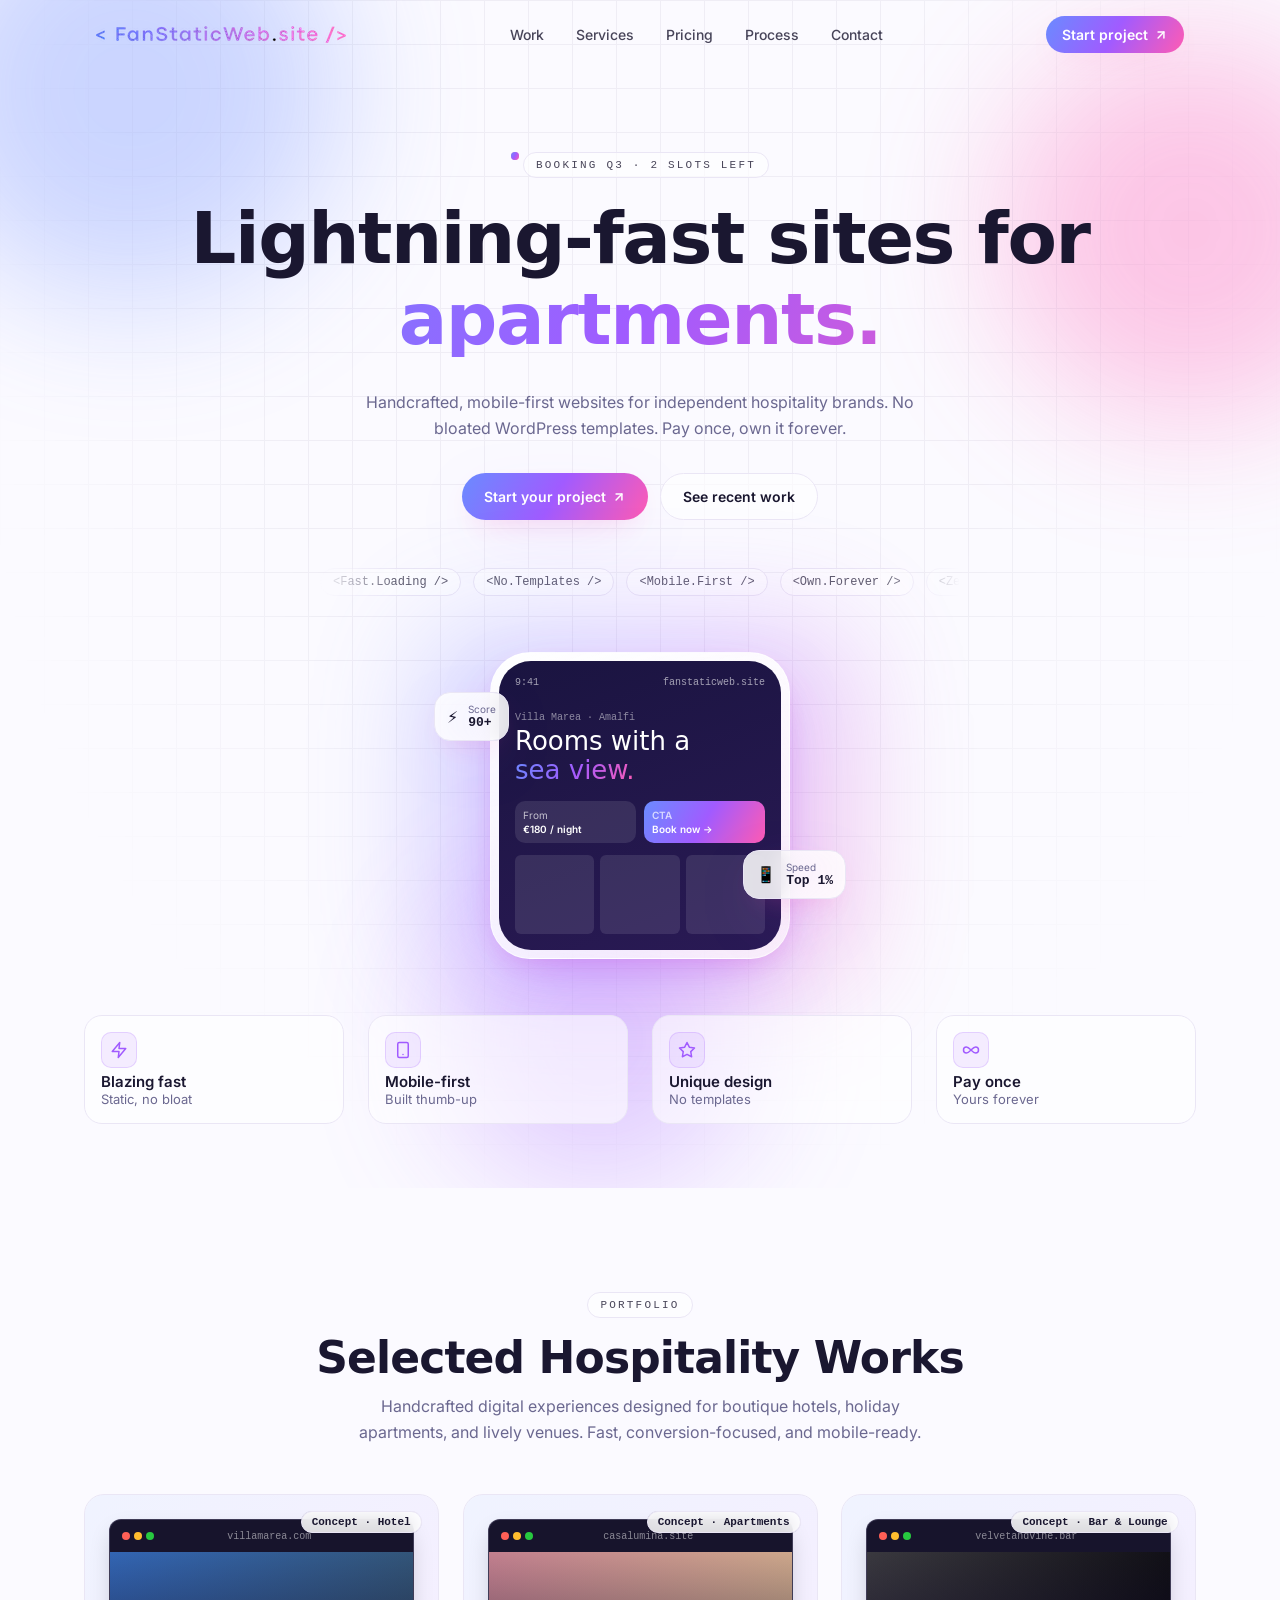
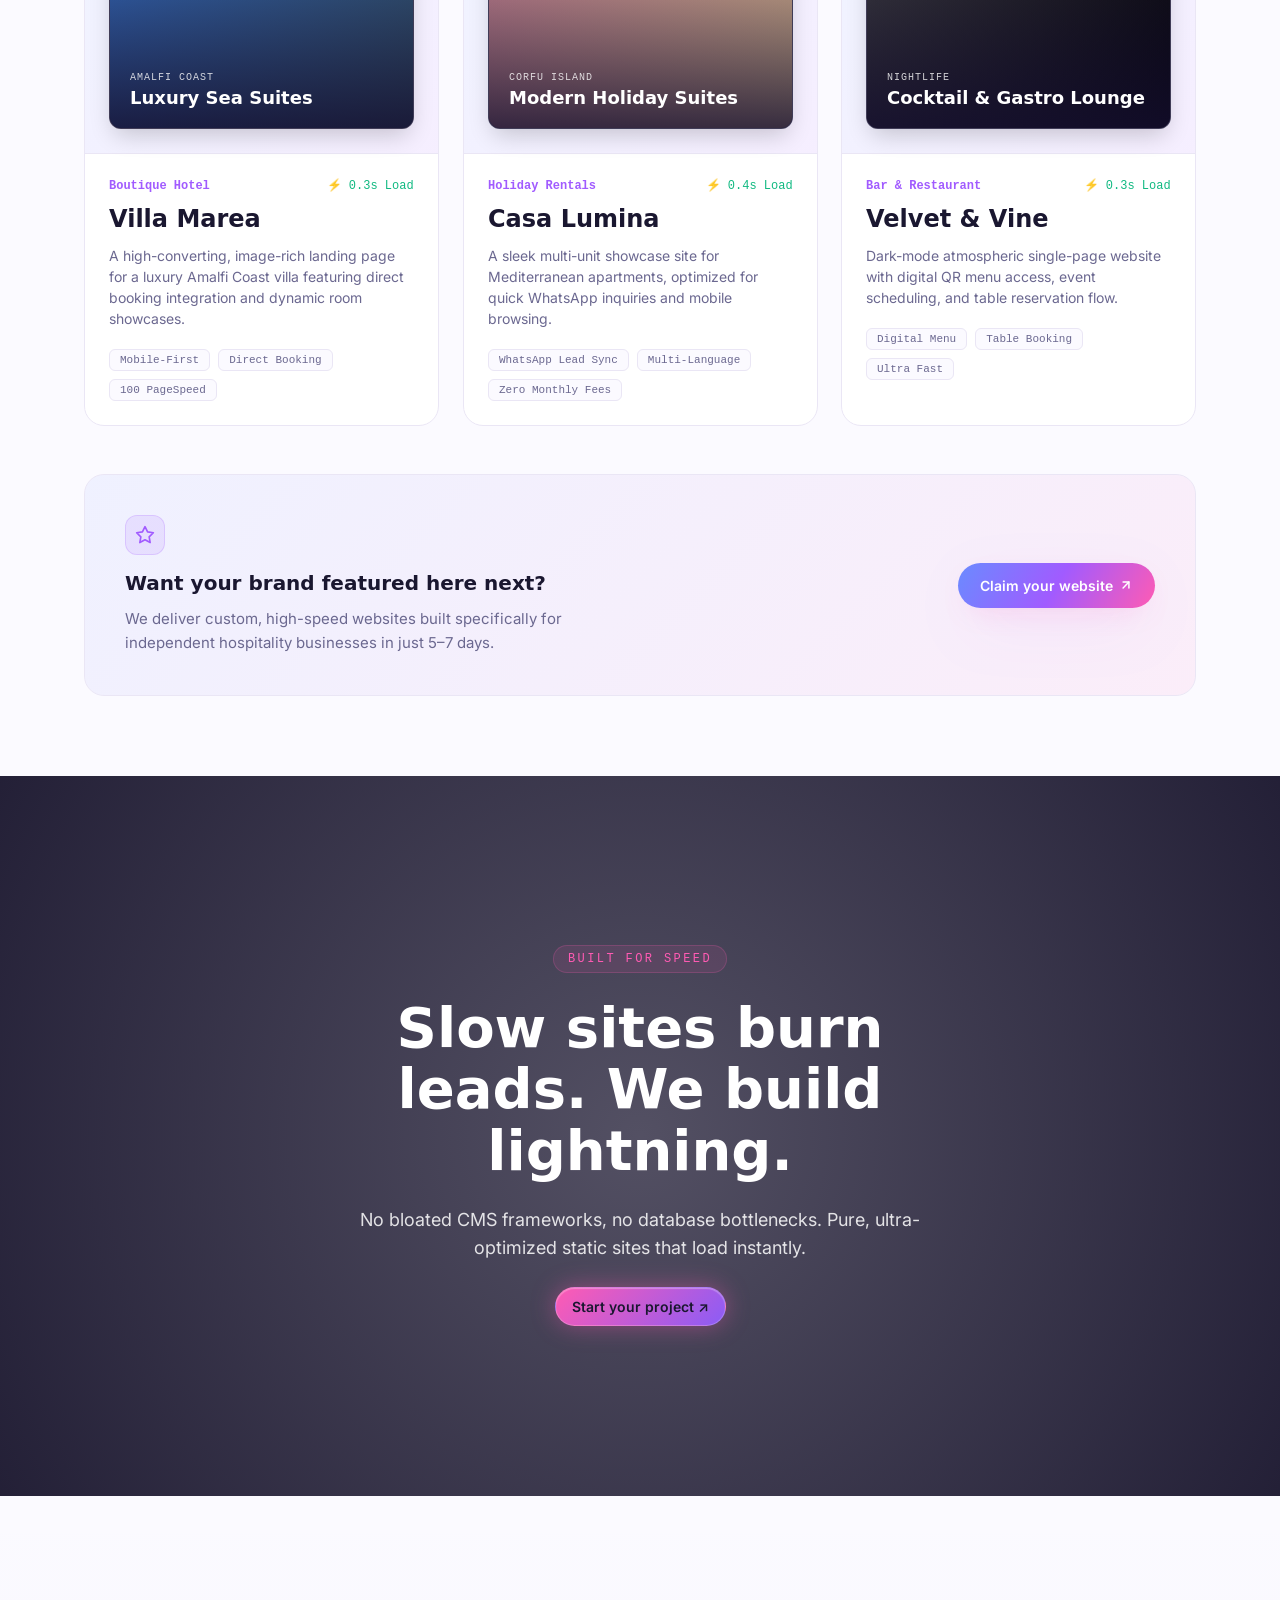
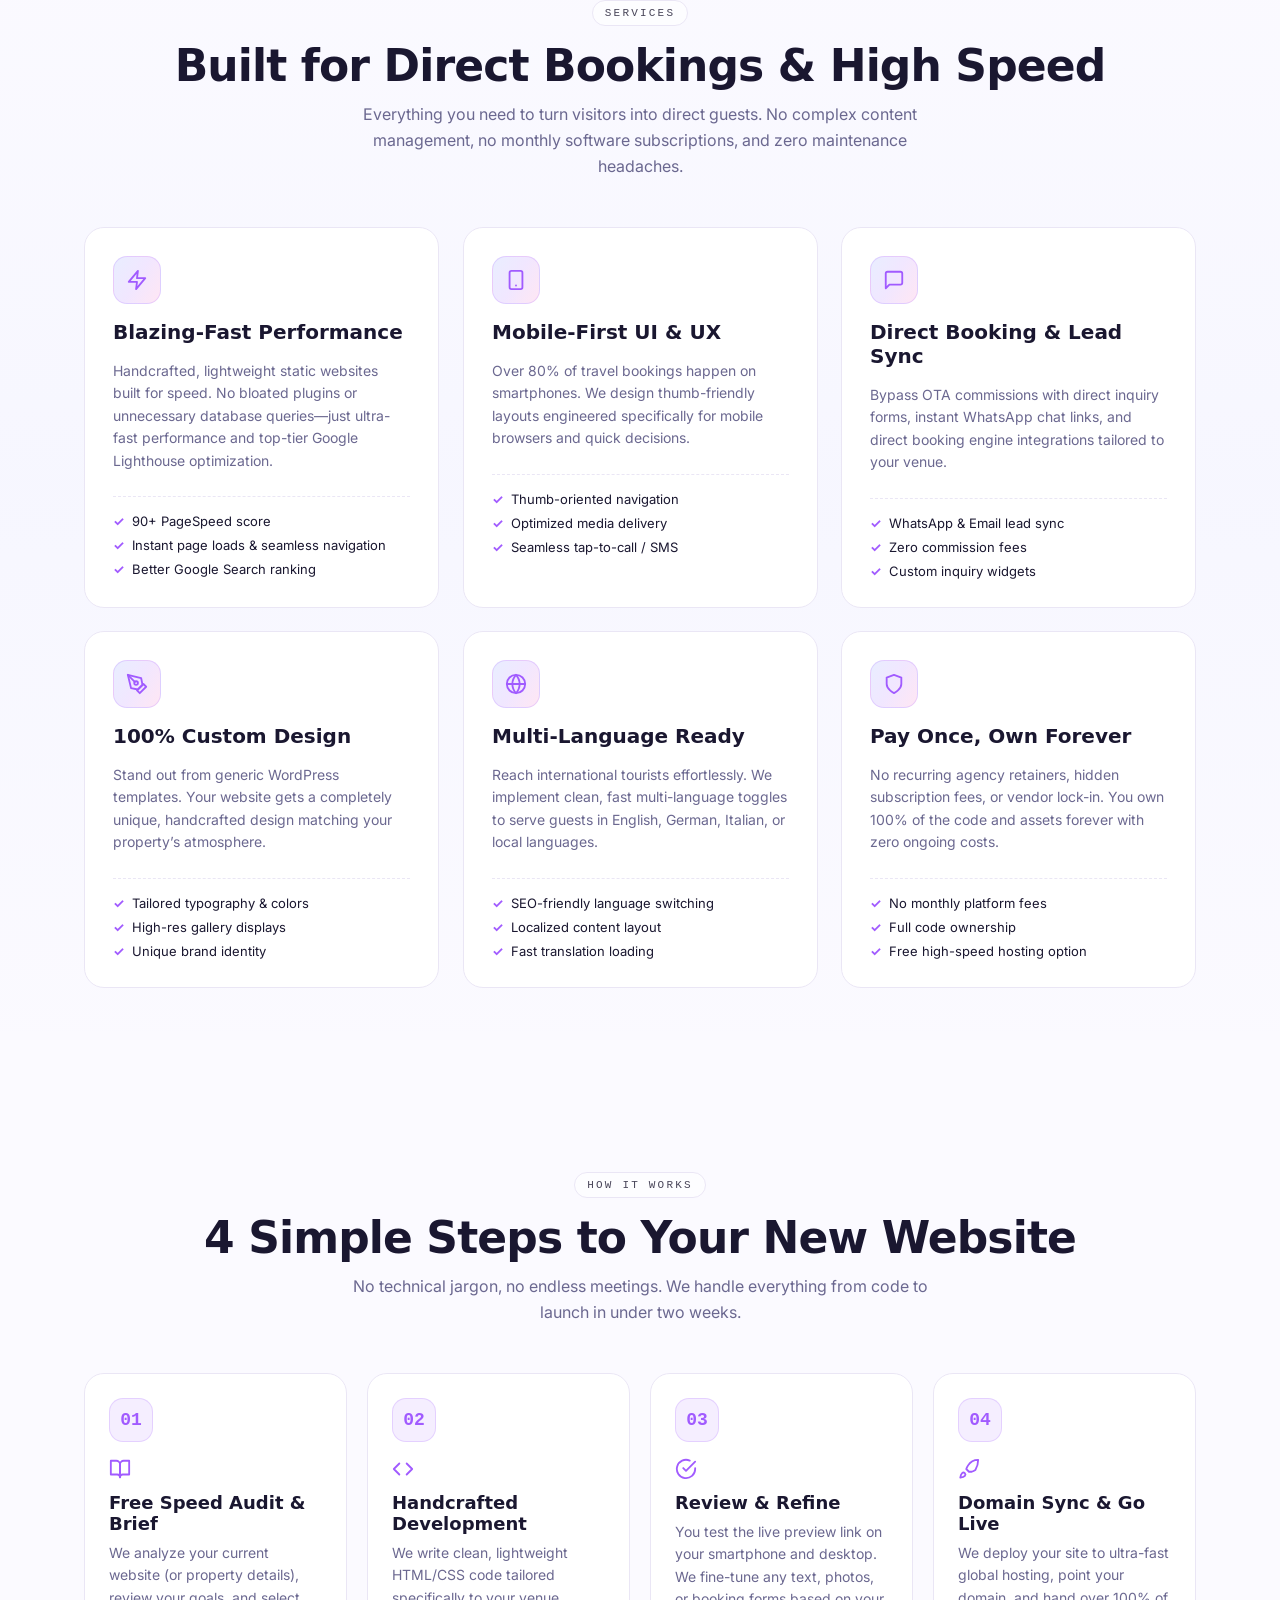
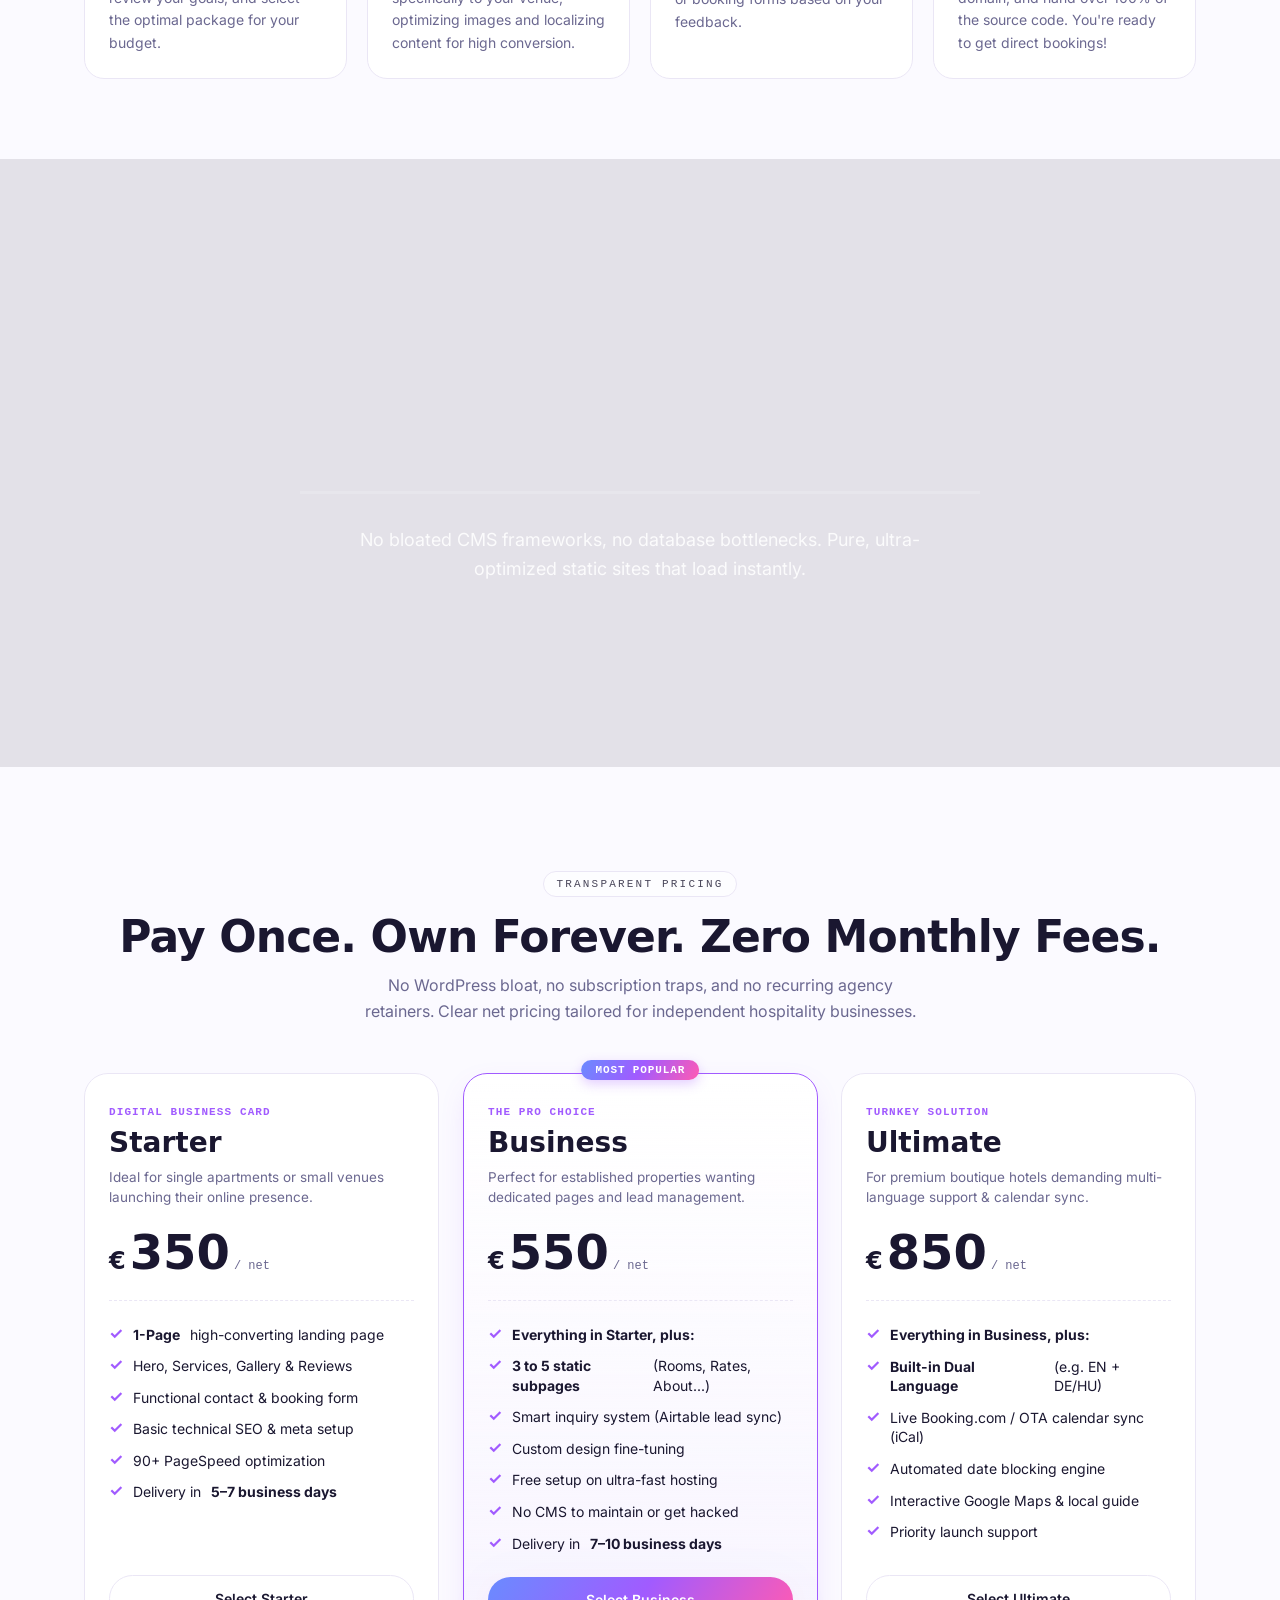
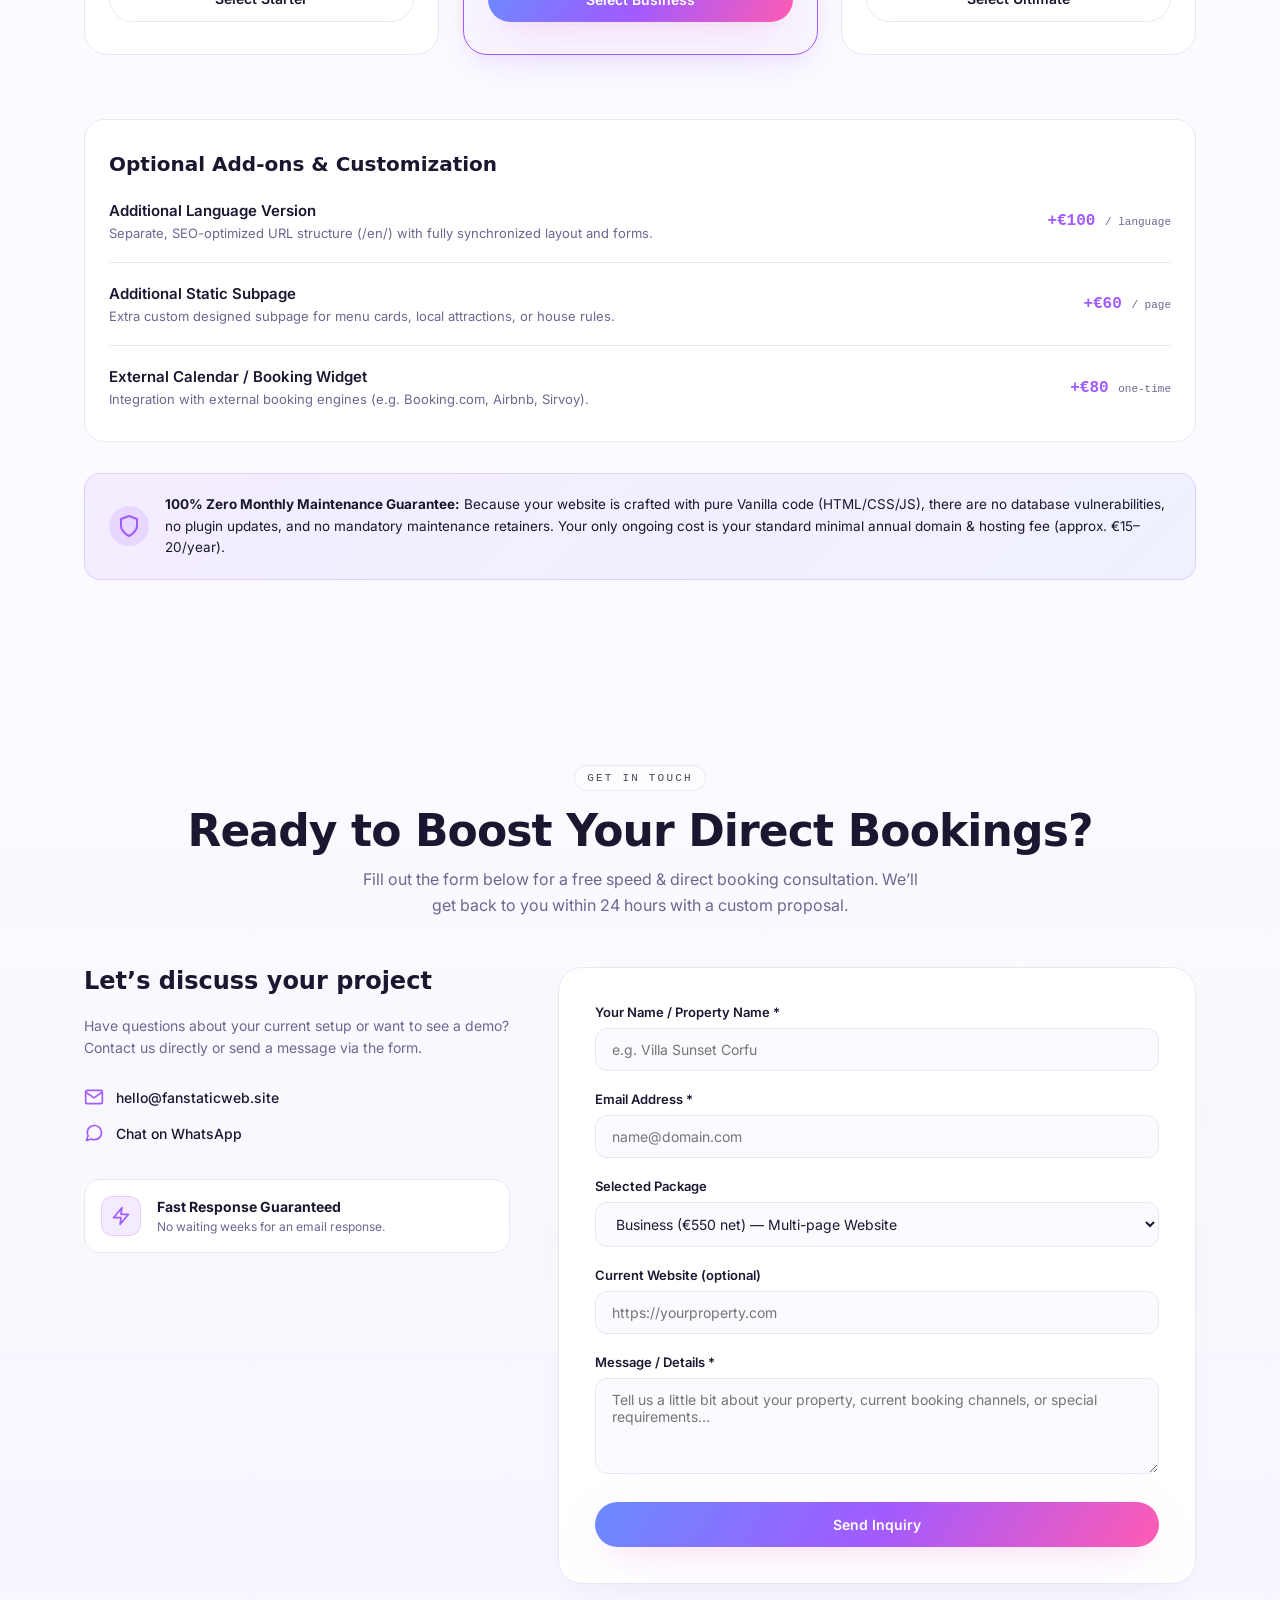
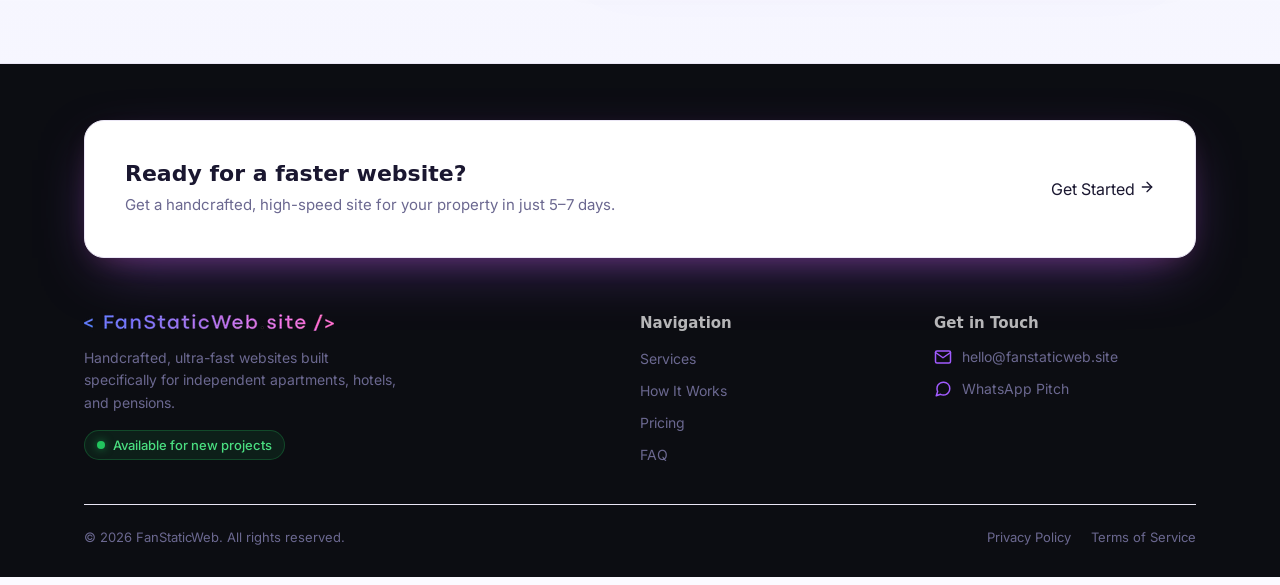
==== commit 3ea4ec3f: "Add files via upload" ====
--- a/index.html
+++ b/index.html
@@ -684,28 +684,23 @@
     <section class="fluid-words-section">
       <div class="container fluid-text-container">
         
-        <!-- Vizuálisan elrejtett címsor a SEO miatt, mivel az animált szavakat a képernyőolvasók nehezen fűzik össze -->
+        <!-- Vizuálisan elrejtett címsor a SEO miatt -->
         <h2 class="visually-hidden">Core Features: Fast, Static, Pure, Lightning</h2>
     
         <!-- A "Vízfelszín" konténer -->
         <div class="water-surface" aria-hidden="true">
-          
           <div class="word-mask">
             <span class="rising-word word-1">FAST.</span>
           </div>
-          
           <div class="word-mask">
             <span class="rising-word word-2">STATIC.</span>
           </div>
-          
           <div class="word-mask">
             <span class="rising-word word-3">PURE.</span>
           </div>
-          
           <div class="word-mask">
             <span class="rising-word word-4">LIGHTNING.</span>
           </div>
-          
         </div>
     
         <p class="fluid-description">
--- a/styles.css
+++ b/styles.css
@@ -2466,13 +2466,26 @@
   z-index: 0;
   
   /* Utazás + Sebesség témájú háttérkép (Unsplash) */
-  background-image: url('https://images.unsplash.com/photo-1494587416117-f102a2ac0a8d?q=80&w=2070&auto=format&fit=crop');
+  background-image: url('images/parallax-bg-2.webp');
   background-size: cover;
   background-position: center;
   background-repeat: no-repeat;
   
   /* EZ adja a vertikális elcsúszást görgetéskor! */
   background-attachment: fixed;
+}
+
+/* Szöveges elemek stílusa */
+.parallax-tag {
+  font-family: var(--font-mono, monospace);
+  font-size: 0.75rem; /* ~12px */
+  text-transform: uppercase;
+  letter-spacing: 0.2em;
+  color: #ff5bb3;
+  background: rgba(255, 91, 179, 0.1);
+  padding: 0.375rem 0.875rem;
+  border-radius: 999px;
+  border: 1px solid rgba(255, 91, 179, 0.2);
 }
 
 /* 3. Sötétítő Overlay (Balról jobbra sötétedő gradiens) */
@@ -2516,27 +2529,47 @@
 
 
 /* ==========================================================
-   FLUID WORDS SECTION (Kibuggyanó szavak effekt)
+   FLUID WORDS SECTION (Parallax háttérrel + Animációkkal)
    ========================================================== */
 
-/* Alap szekció (sötét háttér, hogy a színek világítsanak) */
 .fluid-words-section {
-  min-height: 25rem;
+  position: relative;
+  min-height: 30rem;
   display: flex;
   align-items: center;
   justify-content: center;
-  background-color: var(--bg-dark, #0c0821);
-  padding-block: 4rem;
+  
+  /* Parallax háttér beállítás (a kép rögzül az ablakhoz, míg az oldal scrollozik) */
+  background-image: url('images/earth-bg.webp');
+  background-size: cover;
+  background-position: center;
+  background-repeat: no-repeat;
+  background-attachment: fixed; /* Ez adja a klasszikus, elegáns parallax hatást */
+  
+  padding-block: 5rem;
   padding-inline: 1.5rem;
   overflow: hidden;
 }
 
+/* Opcionális sötétítő sáv a háttérképre, hogy a szöveg tökéletesen olvasható maradjon */
+.fluid-words-section::before {
+  content: '';
+  position: absolute;
+  inset: 0;
+  background-color: rgba(12, 8, 33, 0.1); /* Sötétítő réteg */
+  z-index: 1;
+}
+
 .fluid-text-container {
+  position: relative;
+  z-index: 2; /* A tartalom a sötétítő réteg felett helyezkedik el */
   display: flex;
   flex-direction: column;
   align-items: center;
   gap: 2rem;
   text-align: center;
+  max-width: 45rem;
+  margin-inline: auto;
 }
 
 /* A vonal, ami a "felszínt" szimbolizálja */
@@ -2545,8 +2578,7 @@
   flex-wrap: wrap;
   justify-content: center;
   gap: 0.5rem;
-  /* Ez a vonal adja meg az alapot, amiből a szavak kiemelkednek */
-  border-bottom: 3px solid rgba(255, 255, 255, 0.1);
+  border-bottom: 3px solid rgba(255, 255, 255, 0.15);
   padding-bottom: 0.25rem;
 }
 
@@ -2563,13 +2595,11 @@
   font-weight: 900;
   text-transform: uppercase;
   line-height: 1;
-  /* Alapból lefelé eltolva, a maszk mögé rejtve */
   transform: translateY(110%);
-  /* Cubic-bezier a rugós, "kibuggyanó" érzésért */
   animation: riseFromDepths 4s cubic-bezier(0.175, 0.885, 0.32, 1.275) infinite;
 }
 
-/* Egyedi színek és késleltetések a szavaknak (A színes dizájn szimbolizálása) */
+/* Egyedi színek és késleltetések a szavaknak */
 .word-1 { color: #ff5bb3; animation-delay: 0s; }
 .word-2 { color: #8b5cf6; animation-delay: 0.2s; }
 .word-3 { color: #6a8bff; animation-delay: 0.4s; }
@@ -2578,12 +2608,13 @@
 /* Kiegészítő leírás */
 .fluid-description {
   font-size: 1rem;
-  color: rgba(255, 255, 255, 0.7);
+  line-height: 1.6;
+  color: rgba(255, 255, 255, 0.85);
   max-width: 35rem;
   margin: 0;
 }
 
-/* SEO vizuális rejtés osztály (Ezt tedd a globális CSS-be, mindig jól jön) */
+/* Vizuális rejtés SEO-hoz */
 .visually-hidden {
   position: absolute;
   width: 1px;
@@ -2596,7 +2627,7 @@
 }
 
 /* ==========================================================
-   KULCSKOCKÁK (ANIMÁCIÓ)
+   ANIMÁCIÓ
    ========================================================== */
 
 @keyframes riseFromDepths {
@@ -2609,15 +2640,20 @@
     opacity: 1;
   }
   95%, 100% {
-    transform: translateY(-110%) skewY(-5deg); /* Felfelé tűnik el */
+    transform: translateY(-110%) skewY(-5deg);
     opacity: 0;
   }
 }
 
 /* ==========================================================
-   ASZTALI TÖRÉSPONT
+   ASZTALI TÖRÉSPONT (Mobile-First felfelé építkezve)
    ========================================================== */
 @media (min-width: 48rem) {
+  .fluid-words-section {
+    min-height: 38rem;
+    padding-block: 7rem;
+  }
+
   .water-surface {
     gap: 1rem;
   }
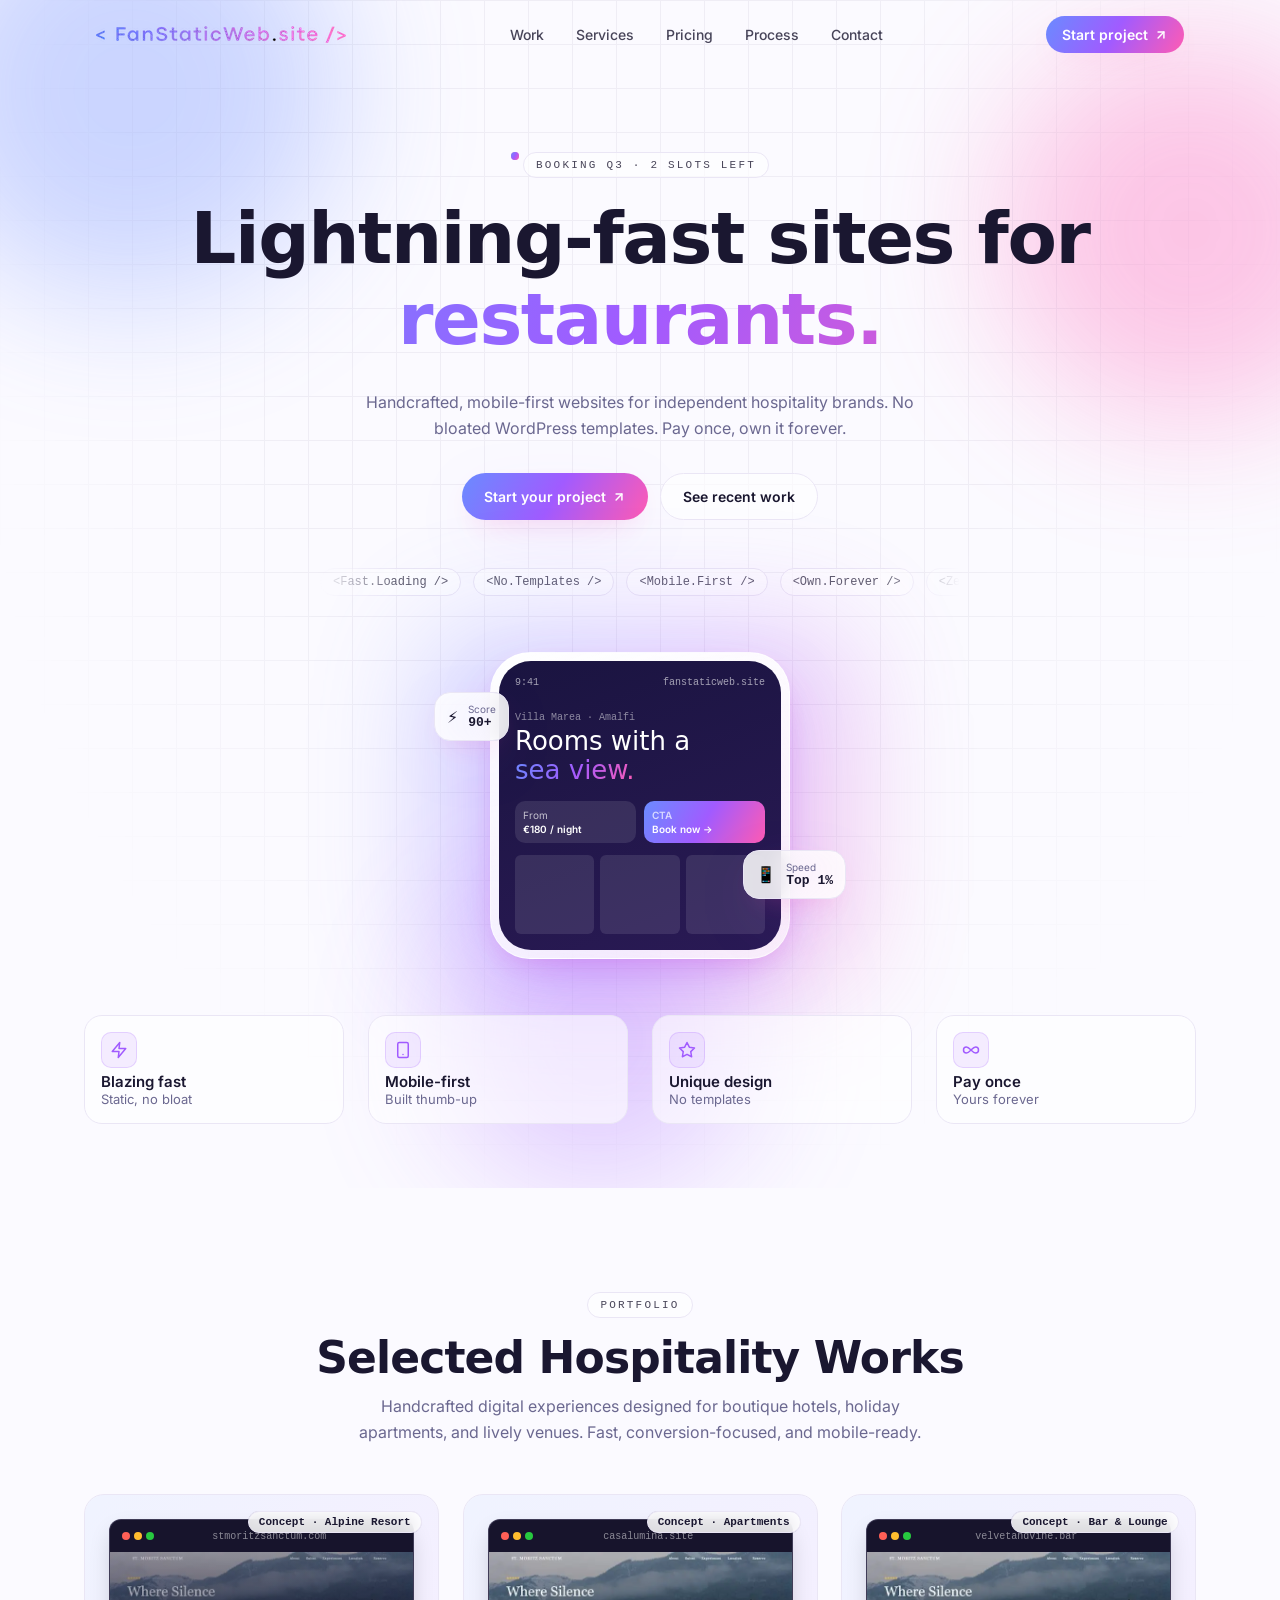
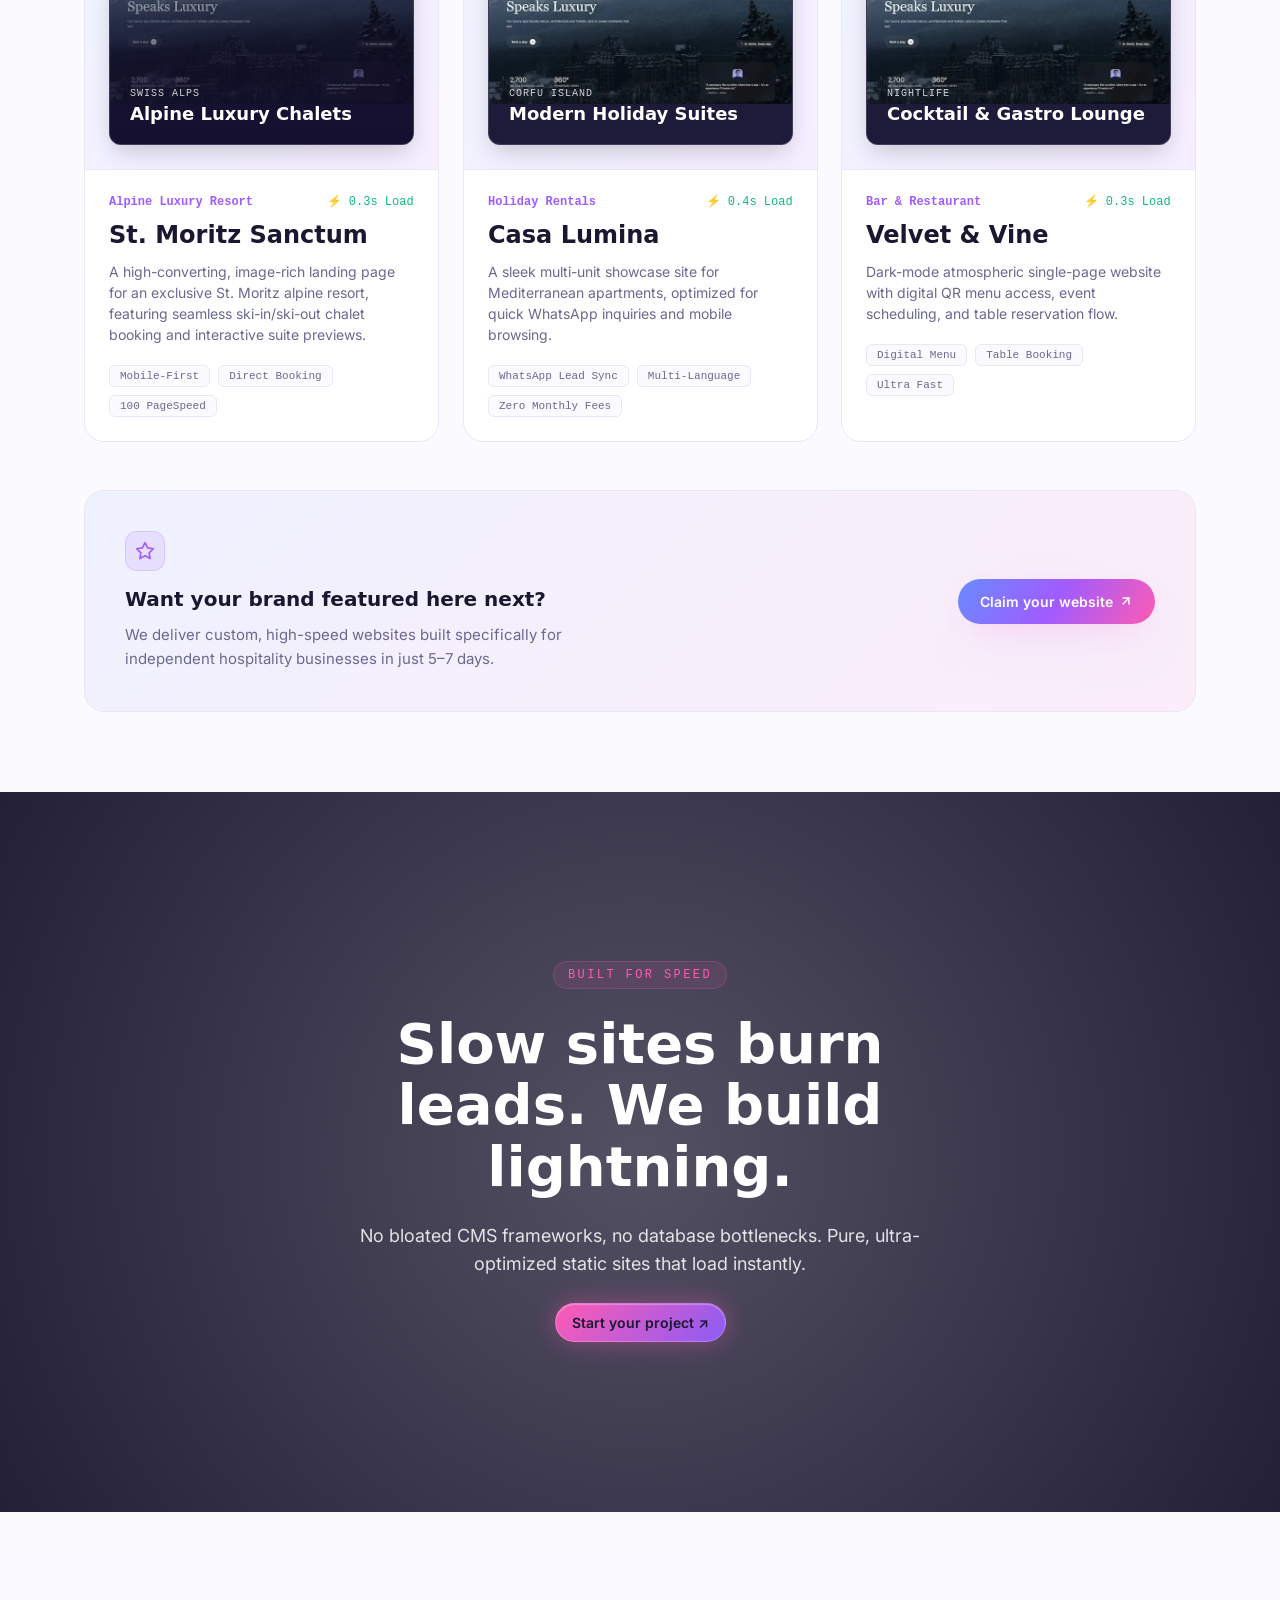
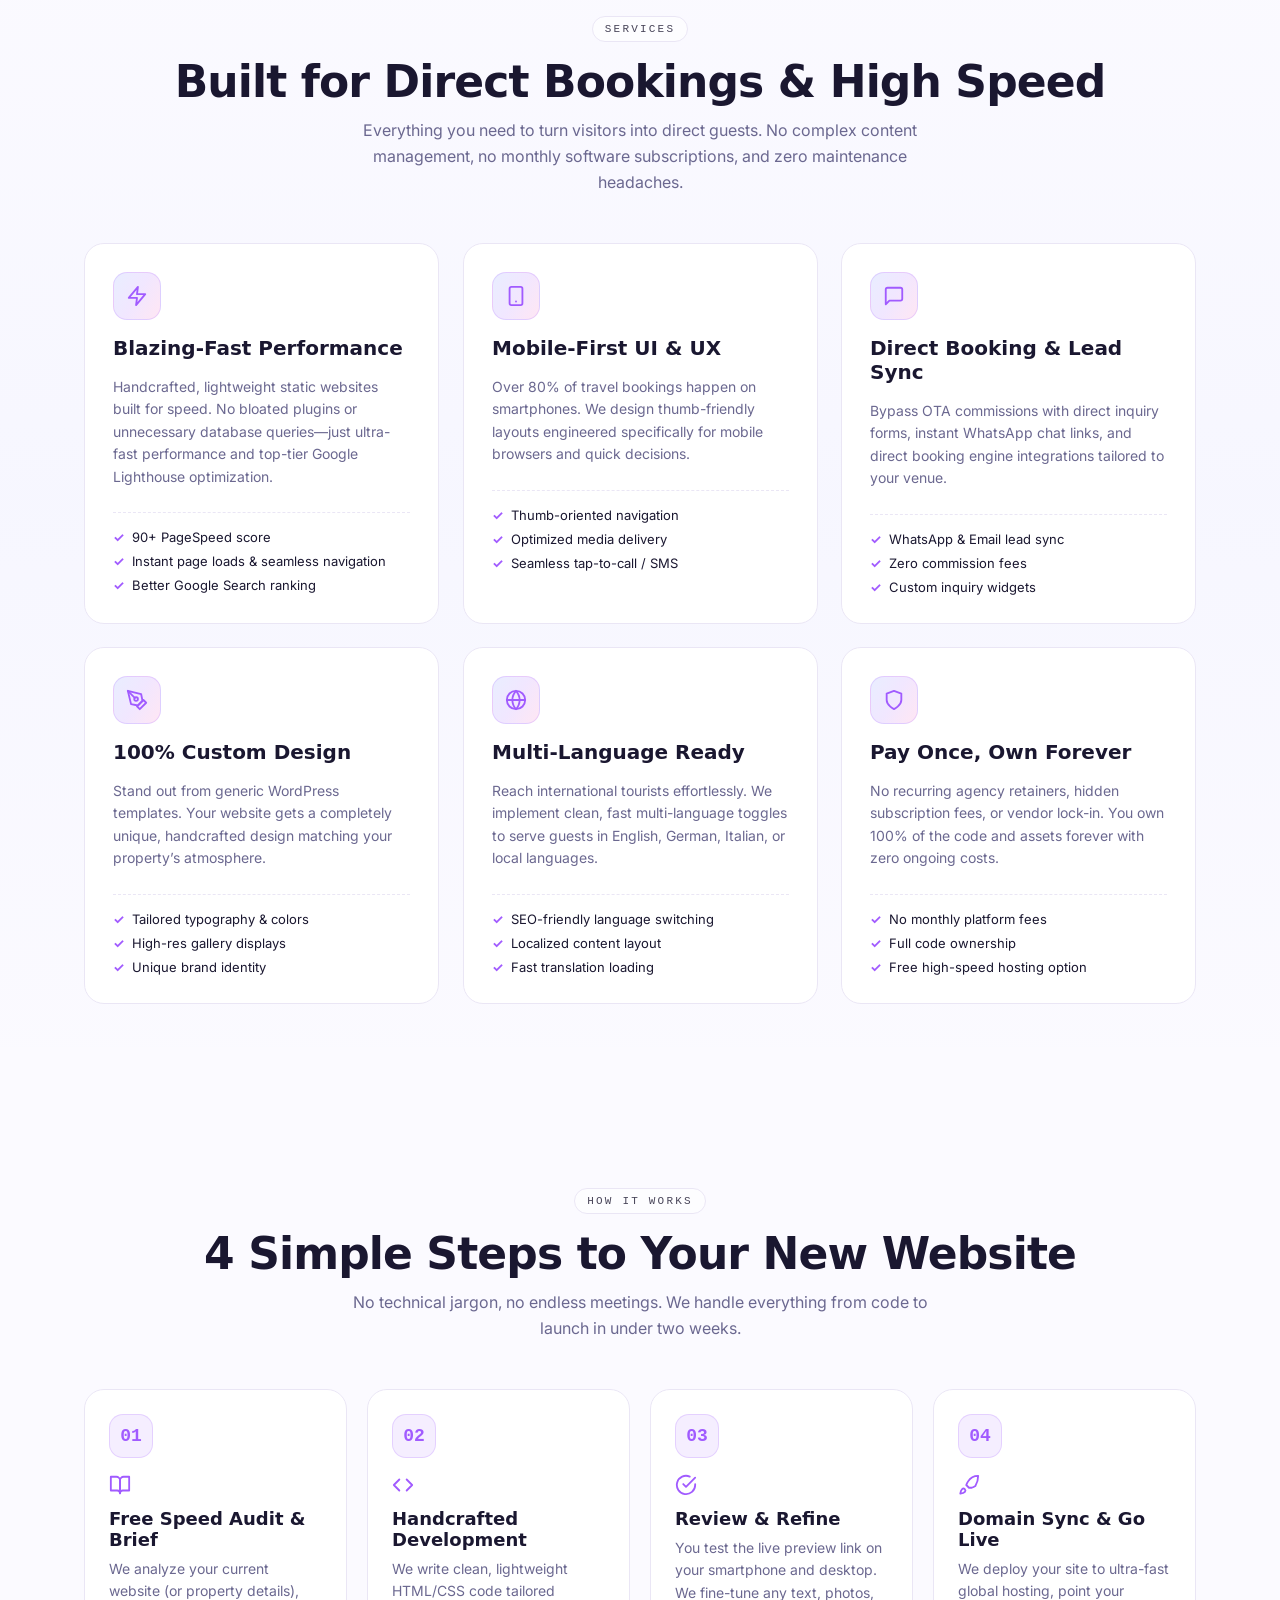
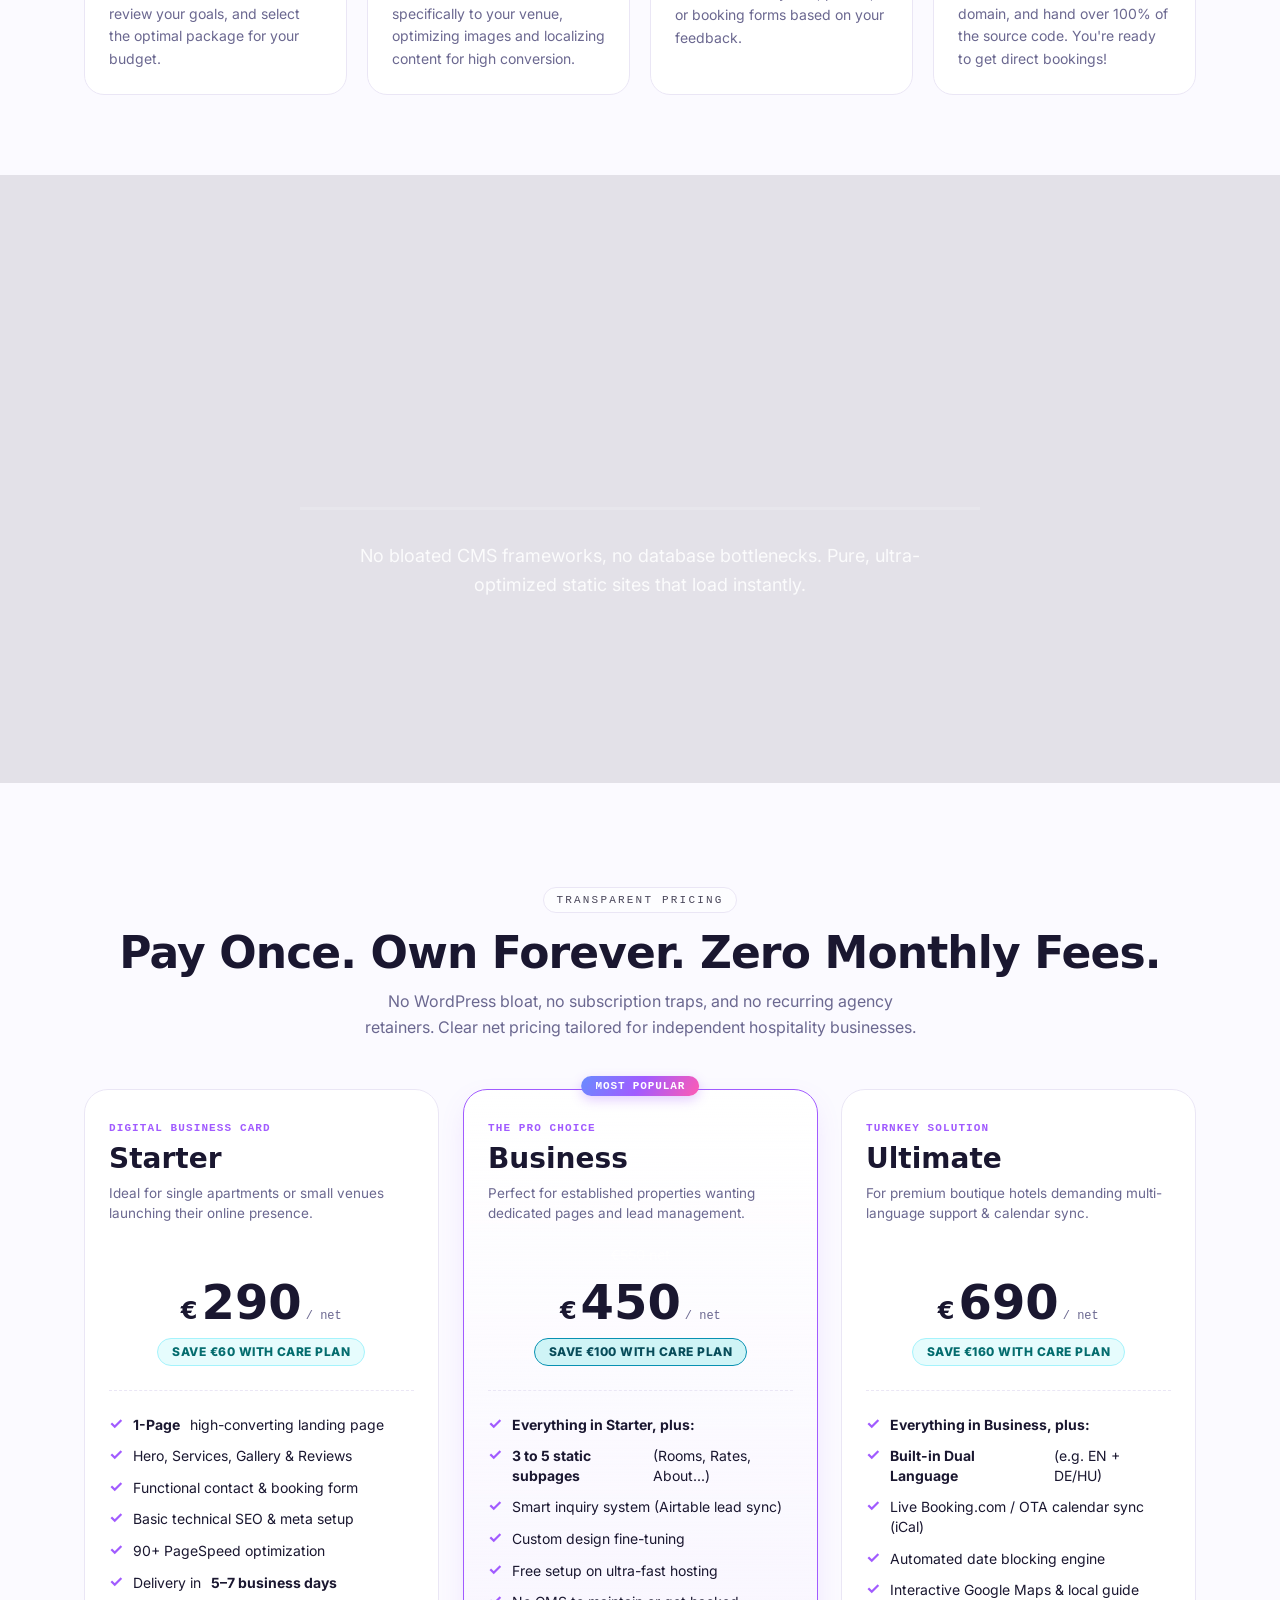
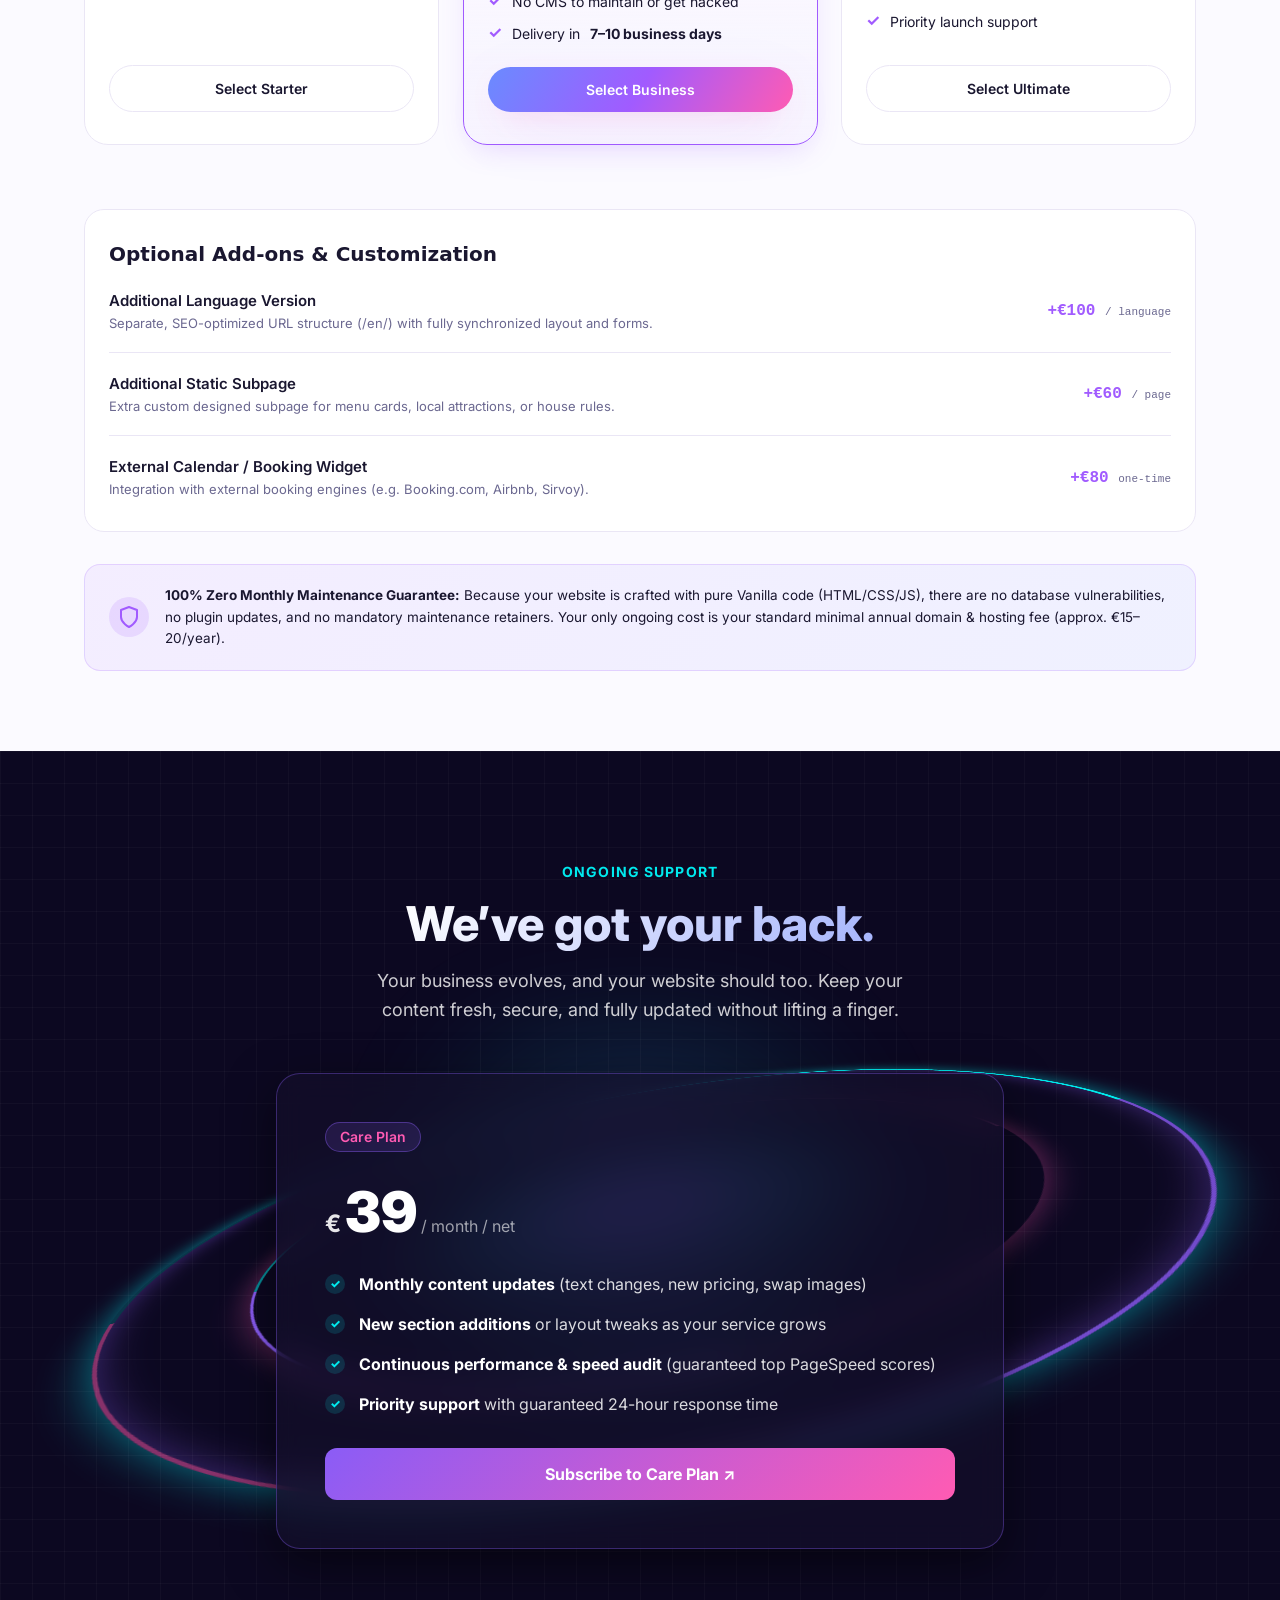
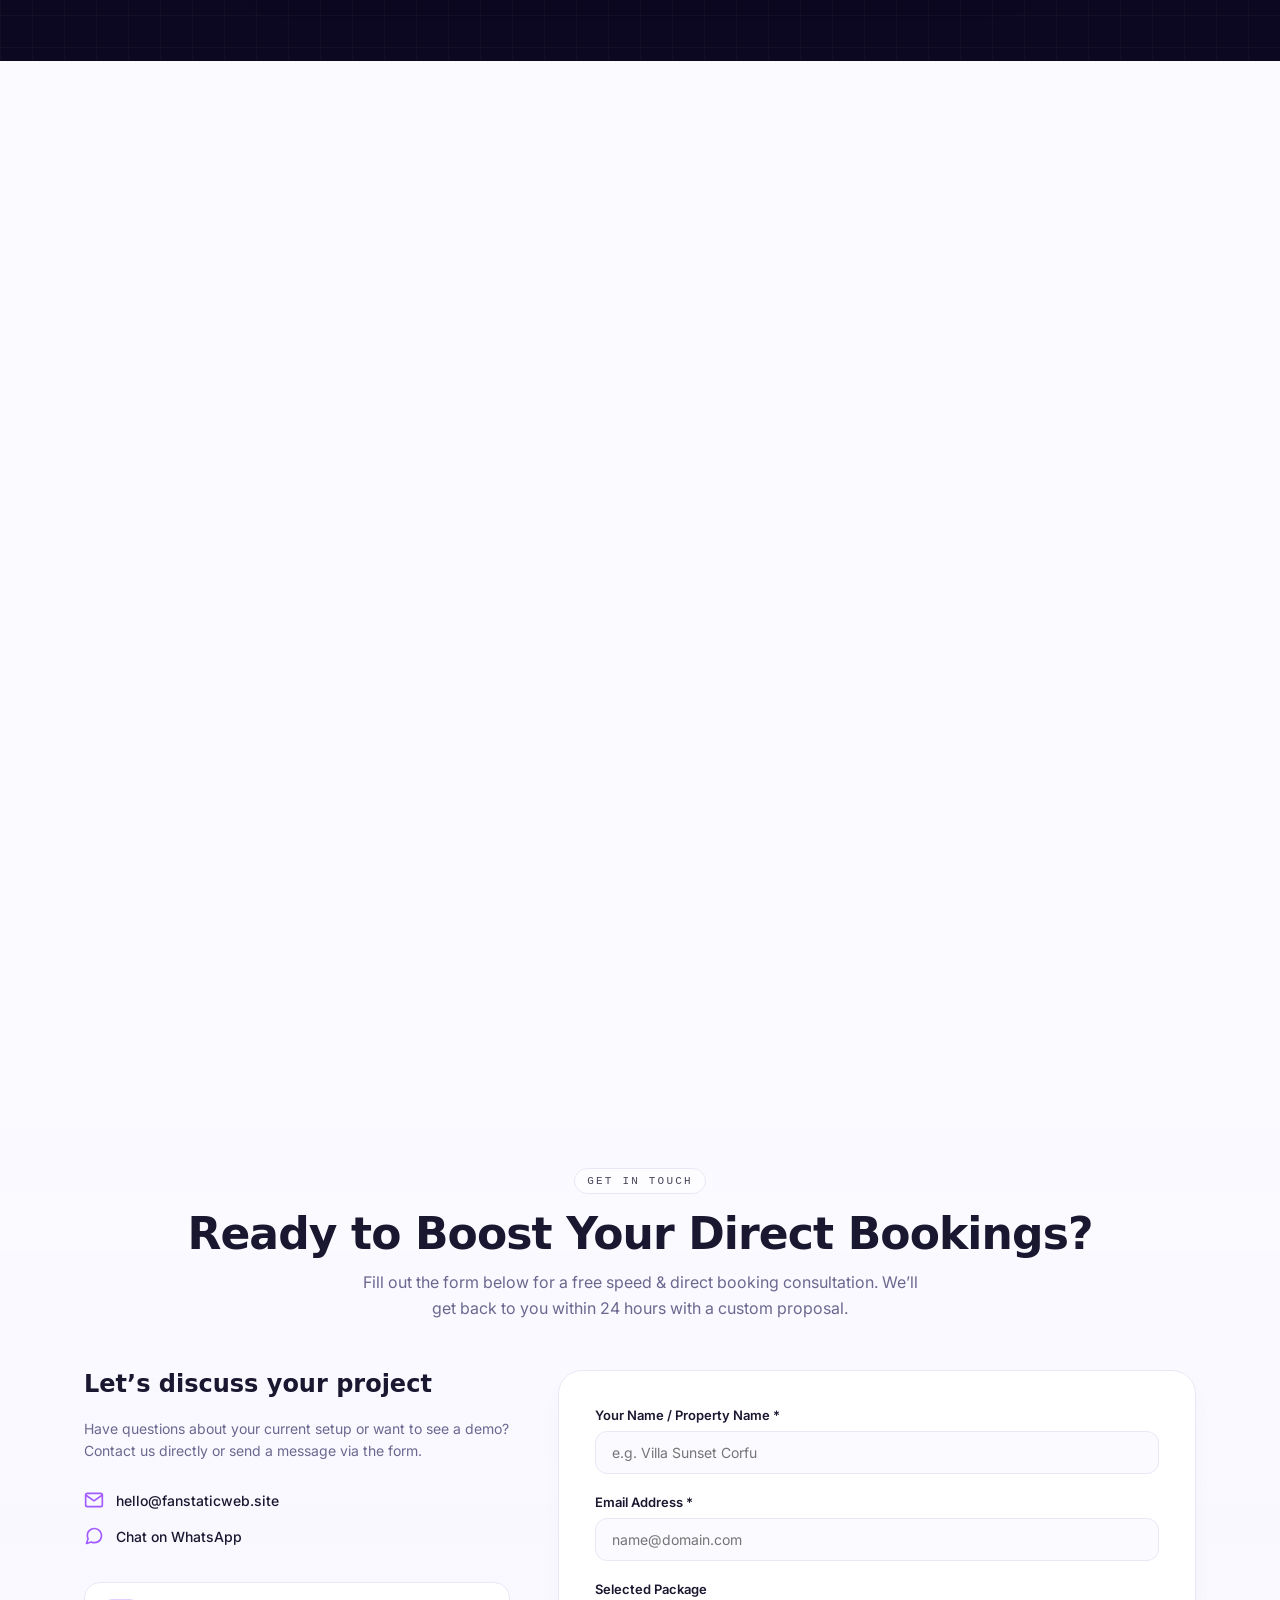
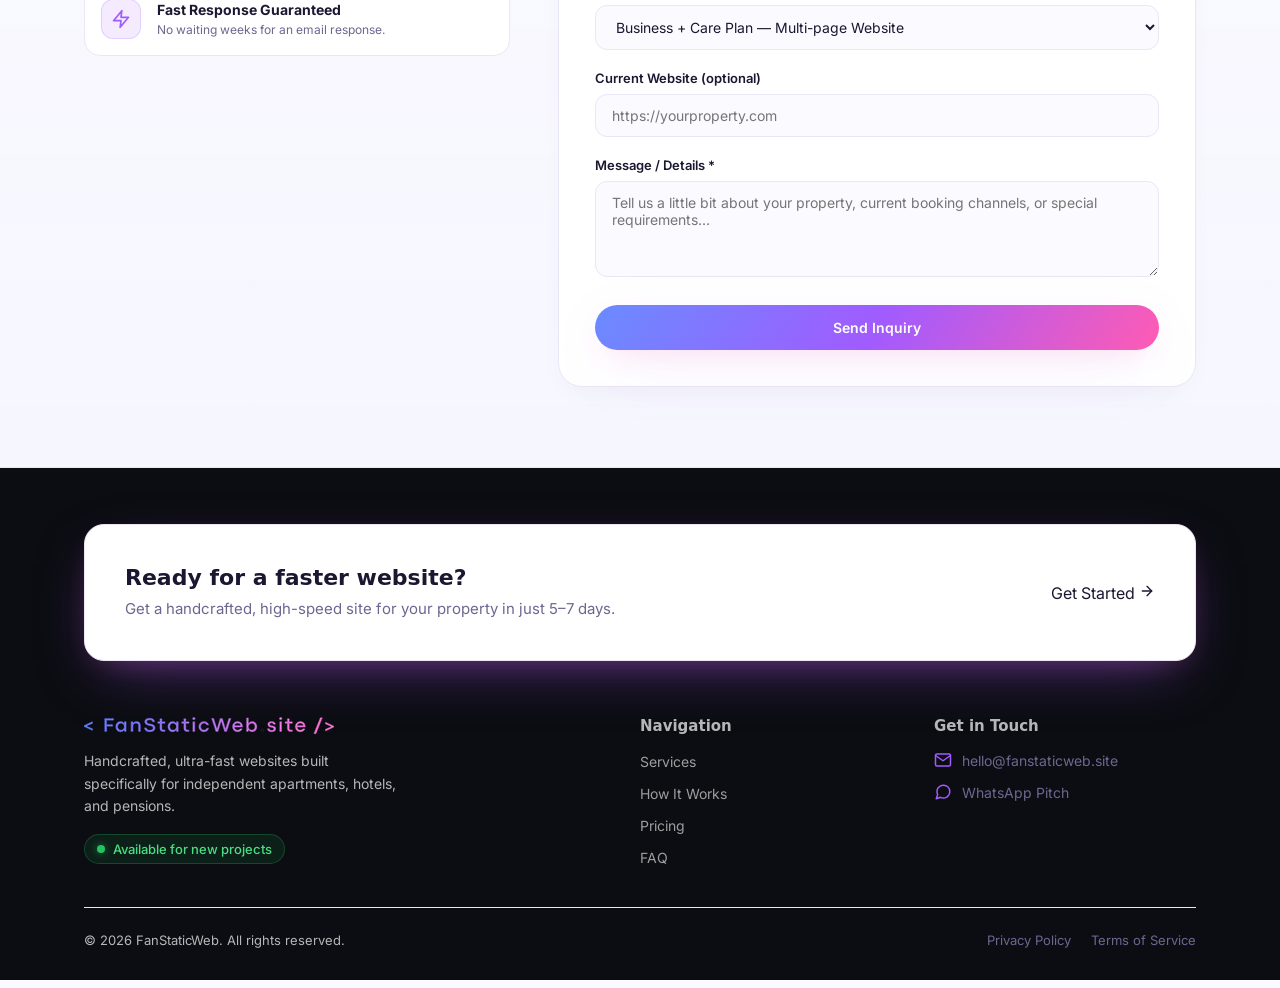
==== commit c99e50da: "Add files via upload" ====
--- a/index.html
+++ b/index.html
@@ -304,39 +304,49 @@
         <div class="work-grid">
           
           <!-- Project 1: Villa Marea -->
-          <article class="project-card fade-in-up delay-1">
-            <div class="project-preview">
-              <div class="project-badge">Concept · Hotel</div>
-              <div class="project-mockup">
-                <div class="mockup-header">
-                  <span class="mockup-dots"></span>
-                  <span class="mockup-url">villamarea.com</span>
+        <article class="project-card fade-in-up delay-1">
+          <div class="project-preview">
+            <div class="project-badge">Concept · Alpine Resort</div>
+            <div class="project-mockup">
+              <div class="mockup-header">
+                <span class="mockup-dots"></span>
+                <span class="mockup-url">stmoritzsanctum.com</span>
+              </div>
+              
+              <div class="mockup-screen screen-marea">
+                <!-- Valódi kép tag a biztos betöltődésért -->
+                <!-- <img
+                  src="images/logo.png"
+                  alt="Villa Marea Hero Preview"
+                  class="mockup-img"
+                  loading="lazy"
+                > -->
+                <!-- Rávetített sötétítő réteg és szöveg -->
+                <div class="mockup-overlay"></div>
+                <div class="mockup-hero-text">
+                  <span class="marea-tag">Swiss Alps</span>
+                  <span class="marea-title">Alpine Luxury Chalets</span>
                 </div>
-                <div class="mockup-screen screen-marea">
-                  <div class="mockup-hero-text">
-                    <span class="marea-tag">Amalfi Coast</span>
-                    <span class="marea-title">Luxury Sea Suites</span>
-                  </div>
-                </div>
-              </div>
-            </div>
-    
-            <div class="project-info">
-              <div class="project-meta">
-                <span class="project-type">Boutique Hotel</span>
-                <span class="project-speed">⚡ 0.3s Load</span>
-              </div>
-              <h3 class="project-title">Villa Marea</h3>
-              <p class="project-desc">
-                A high-converting, image-rich landing page for a luxury Amalfi Coast villa featuring direct booking integration and dynamic room showcases.
-              </p>
-              <ul class="project-tags">
-                <li>Mobile-First</li>
-                <li>Direct Booking</li>
-                <li>100 PageSpeed</li>
-              </ul>
-            </div>
-          </article>
+              </div>
+            </div>
+          </div>
+        
+          <div class="project-info">
+            <div class="project-meta">
+              <span class="project-type">Alpine Luxury Resort</span>
+              <span class="project-speed">⚡ 0.3s Load</span>
+            </div>
+            <h3 class="project-title">St. Moritz Sanctum</h3>
+            <p class="project-desc">
+              A high-converting, image-rich landing page for an exclusive St. Moritz alpine resort, featuring seamless ski-in/ski-out chalet booking and interactive suite previews.
+            </p>
+            <ul class="project-tags">
+              <li>Mobile-First</li>
+              <li>Direct Booking</li>
+              <li>100 PageSpeed</li>
+            </ul>
+          </div>
+        </article>
     
           <!-- Project 2: Casa Lumina -->
           <article class="project-card fade-in-up delay-2">
@@ -726,85 +736,100 @@
     
         <!-- Pricing Cards Grid -->
         <div class="pricing-grid">
+  
+  <!-- Tier 1: Starter -->
+      <article class="pricing-card fade-in-up delay-1">
+        <div class="pricing-header">
+          <span class="pricing-badge">Digital Business Card</span>
+          <h3 class="pricing-title">Starter</h3>
+          <p class="pricing-subtitle">Ideal for single apartments or small venues launching their online presence.</p>
           
-          <!-- Tier 1: Starter (Landing Page) -->
-          <article class="pricing-card fade-in-up delay-1">
-            <div class="pricing-header">
-              <span class="pricing-badge">Digital Business Card</span>
-              <h3 class="pricing-title">Starter</h3>
-              <p class="pricing-subtitle">Ideal for single apartments or small venues launching their online presence.</p>
-              <div class="pricing-price">
-                <span class="price-currency">€</span>
-                <span class="price-amount">350</span>
-                <span class="price-period">/ net</span>
-              </div>
-            </div>
-    
-            <ul class="pricing-features">
-              <li><strong>1-Page</strong> high-converting landing page</li>
-              <li>Hero, Services, Gallery & Reviews</li>
-              <li>Functional contact & booking form</li>
-              <li>Basic technical SEO & meta setup</li>
-              <li>90+ PageSpeed optimization</li>
-              <li>Delivery in <strong>5–7 business days</strong></li>
-            </ul>
-    
-            <a href="#contact" class="cta-pill cta-ghost pricing-cta">Select Starter</a>
-          </article>
-    
-          <!-- Tier 2: Business (Popular / Multi-page) -->
-          <article class="pricing-card pricing-card-featured fade-in-up delay-2">
-            <div class="featured-tag">Most Popular</div>
-            <div class="pricing-header">
-              <span class="pricing-badge">The Pro Choice</span>
-              <h3 class="pricing-title">Business</h3>
-              <p class="pricing-subtitle">Perfect for established properties wanting dedicated pages and lead management.</p>
-              <div class="pricing-price">
-                <span class="price-currency">€</span>
-                <span class="price-amount">550</span>
-                <span class="price-period">/ net</span>
-              </div>
-            </div>
-    
-            <ul class="pricing-features">
-              <li><strong>Everything in Starter, plus:</strong></li>
-              <li><strong>3 to 5 static subpages</strong> (Rooms, Rates, About...)</li>
-              <li>Smart inquiry system (Airtable lead sync)</li>
-              <li>Custom design fine-tuning</li>
-              <li>Free setup on ultra-fast hosting</li>
-              <li>No CMS to maintain or get hacked</li>
-              <li>Delivery in <strong>7–10 business days</strong></li>
-            </ul>
-    
-            <a href="#contact" class="cta-pill cta-primary pricing-cta">Select Business</a>
-          </article>
-    
-          <!-- Tier 3: Ultimate (International Turnkey) -->
-          <article class="pricing-card fade-in-up delay-3">
-            <div class="pricing-header">
-              <span class="pricing-badge">Turnkey Solution</span>
-              <h3 class="pricing-title">Ultimate</h3>
-              <p class="pricing-subtitle">For premium boutique hotels demanding multi-language support & calendar sync.</p>
-              <div class="pricing-price">
-                <span class="price-currency">€</span>
-                <span class="price-amount">850</span>
-                <span class="price-period">/ net</span>
-              </div>
-            </div>
-    
-            <ul class="pricing-features fade-in-up">
-              <li><strong>Everything in Business, plus:</strong></li>
-              <li><strong>Built-in Dual Language</strong> (e.g. EN + DE/HU)</li>
-              <li>Live Booking.com / OTA calendar sync (iCal)</li>
-              <li>Automated date blocking engine</li>
-              <li>Interactive Google Maps & local guide</li>
-              <li>Priority launch support</li>
-            </ul>
-    
-            <a href="#contact" class="cta-pill cta-ghost pricing-cta">Select Ultimate</a>
-          </article>
-    
-        </div>
+          <div class="pricing-price-wrapper">
+            <span class="original-price">€350 net</span>
+            <div class="pricing-price">
+              <span class="price-currency">€</span>
+              <span class="price-amount">290</span>
+              <span class="price-period">/ net</span>
+            </div>
+            <span class="care-discount-tag">Save €60 with Care Plan</span>
+          </div>
+        </div>
+    
+        <ul class="pricing-features">
+          <li><strong>1-Page</strong> high-converting landing page</li>
+          <li>Hero, Services, Gallery & Reviews</li>
+          <li>Functional contact & booking form</li>
+          <li>Basic technical SEO & meta setup</li>
+          <li>90+ PageSpeed optimization</li>
+          <li>Delivery in <strong>5–7 business days</strong></li>
+        </ul>
+    
+        <a href="#contact" class="cta-pill cta-ghost pricing-cta">Select Starter</a>
+      </article>
+    
+      <!-- Tier 2: Business (Popular) -->
+      <article class="pricing-card pricing-card-featured fade-in-up delay-2">
+        <div class="featured-tag">Most Popular</div>
+        <div class="pricing-header">
+          <span class="pricing-badge">The Pro Choice</span>
+          <h3 class="pricing-title">Business</h3>
+          <p class="pricing-subtitle">Perfect for established properties wanting dedicated pages and lead management.</p>
+          
+          <div class="pricing-price-wrapper">
+            <span class="original-price">€550 net</span>
+            <div class="pricing-price">
+              <span class="price-currency">€</span>
+              <span class="price-amount">450</span>
+              <span class="price-period">/ net</span>
+            </div>
+            <span class="care-discount-tag">Save €100 with Care Plan</span>
+          </div>
+        </div>
+    
+        <ul class="pricing-features">
+          <li><strong>Everything in Starter, plus:</strong></li>
+          <li><strong>3 to 5 static subpages</strong> (Rooms, Rates, About...)</li>
+          <li>Smart inquiry system (Airtable lead sync)</li>
+          <li>Custom design fine-tuning</li>
+          <li>Free setup on ultra-fast hosting</li>
+          <li>No CMS to maintain or get hacked</li>
+          <li>Delivery in <strong>7–10 business days</strong></li>
+        </ul>
+    
+        <a href="#contact" class="cta-pill cta-primary pricing-cta">Select Business</a>
+      </article>
+    
+      <!-- Tier 3: Ultimate -->
+      <article class="pricing-card fade-in-up delay-3">
+        <div class="pricing-header">
+          <span class="pricing-badge">Turnkey Solution</span>
+          <h3 class="pricing-title">Ultimate</h3>
+          <p class="pricing-subtitle">For premium boutique hotels demanding multi-language support & calendar sync.</p>
+          
+          <div class="pricing-price-wrapper">
+            <span class="original-price">€850 net</span>
+            <div class="pricing-price">
+              <span class="price-currency">€</span>
+              <span class="price-amount">690</span>
+              <span class="price-period">/ net</span>
+            </div>
+            <span class="care-discount-tag">Save €160 with Care Plan</span>
+          </div>
+        </div>
+    
+        <ul class="pricing-features">
+          <li><strong>Everything in Business, plus:</strong></li>
+          <li><strong>Built-in Dual Language</strong> (e.g. EN + DE/HU)</li>
+          <li>Live Booking.com / OTA calendar sync (iCal)</li>
+          <li>Automated date blocking engine</li>
+          <li>Interactive Google Maps & local guide</li>
+          <li>Priority launch support</li>
+        </ul>
+    
+        <a href="#contact" class="cta-pill cta-ghost pricing-cta">Select Ultimate</a>
+      </article>
+    
+    </div>
     
         <!-- Add-ons & Extra Services -->
         <div class="addons-wrap fade-in-up">
@@ -847,6 +872,182 @@
             <strong>100% Zero Monthly Maintenance Guarantee:</strong>
             Because your website is crafted with pure Vanilla code (HTML/CSS/JS), there are no database vulnerabilities, no plugin updates, and no mandatory maintenance retainers. Your only ongoing cost is your standard minimal annual domain & hosting fee (approx. €15–20/year).
           </div>
+        </div>
+    
+      </div>
+    </section>
+    
+    <!-- ============== MAINTENANCE SECTION ============== -->
+    <section class="maintenance-section">
+      <!-- 3D Döntött Bolygógyűrű Háttér (Aria-hidden a SEO/Akadálymentesítés miatt) -->
+      <div class="ring-background-container" aria-hidden="true">
+        <div class="space-orbit-system">
+          <div class="planetary-ring ring-outer"></div>
+          <div class="planetary-ring ring-inner"></div>
+          <div class="glowing-core"></div>
+        </div>
+      </div>
+    
+      <div class="container maintenance-container">
+        <header class="maintenance-header">
+          <span class="maintenance-tag">Ongoing Support</span>
+          <h2 class="maintenance-title">We’ve got your back.</h2>
+          <p class="maintenance-subtitle">
+            Your business evolves, and your website should too. Keep your content fresh, secure, and fully updated without lifting a finger.
+          </p>
+        </header>
+    
+        <div class="maintenance-card">
+          <div class="card-badge">Care Plan</div>
+          
+          <div class="card-pricing">
+            <span class="currency">€</span>
+            <span class="price">39</span>
+            <span class="period">/ month / net</span>
+          </div>
+    
+          <ul class="features-list">
+            <li class="feature-item">
+              <span class="check-icon" aria-hidden="true">✓</span>
+              <span><strong>Monthly content updates</strong> (text changes, new pricing, swap images)</span>
+            </li>
+            <li class="feature-item">
+              <span class="check-icon" aria-hidden="true">✓</span>
+              <span><strong>New section additions</strong> or layout tweaks as your service grows</span>
+            </li>
+            <li class="feature-item">
+              <span class="check-icon" aria-hidden="true">✓</span>
+              <span><strong>Continuous performance & speed audit</strong> (guaranteed top PageSpeed scores)</span>
+            </li>
+            <li class="feature-item">
+              <span class="check-icon" aria-hidden="true">✓</span>
+              <span><strong>Priority support</strong> with guaranteed 24-hour response time</span>
+            </li>
+          </ul>
+    
+          <a href="#contact" class="cta-button">Subscribe to Care Plan ↗</a>
+        </div>
+      </div>
+    </section>
+    
+    <!-- ============== FAQ SECTION ============== -->
+    <section id="faq" class="faq-section fade-in-up">
+      <div class="container">
+        
+        <header class="section-header">
+          <span class="section-badge">Got Questions?</span>
+          <h2 class="section-title">Frequently Asked Questions</h2>
+          <p class="section-desc">
+            Everything you need to know about our handcrafted websites, process, and pricing.
+          </p>
+        </header>
+    
+        <div class="faq-accordion">
+          
+          <!-- FAQ Item 1 -->
+          <details class="faq-item">
+            <summary class="faq-question">
+              <span>How fast can my new website be ready?</span>
+              <svg class="faq-icon" width="20" height="20" viewBox="0 0 24 24" fill="none" stroke="currentColor" stroke-width="2" stroke-linecap="round" stroke-linejoin="round">
+                <polyline points="6 9 12 15 18 9"></polyline>
+              </svg>
+            </summary>
+            <div class="faq-answer">
+              <p>We deliver fully functional, high-speed websites in just 5 to 7 business days once we receive your text, images, and brand details.</p>
+            </div>
+          </details>
+    
+          <!-- FAQ Item 2 -->
+          <details class="faq-item">
+            <summary class="faq-question">
+              <span>Are there any monthly subscription fees?</span>
+              <svg class="faq-icon" width="20" height="20" viewBox="0 0 24 24" fill="none" stroke="currentColor" stroke-width="2" stroke-linecap="round" stroke-linejoin="round">
+                <polyline points="6 9 12 15 18 9"></polyline>
+              </svg>
+            </summary>
+            <div class="faq-answer">
+              <p>No! You pay a single upfront price for the design and code. You own the website 100% forever. The only ongoing costs are your domain and hosting, which usually cost a few euros per month.</p>
+            </div>
+          </details>
+    
+          <!-- FAQ Item 3 -->
+          <details class="faq-item">
+            <summary class="faq-question">
+              <span>Why are your websites faster than WordPress?</span>
+              <svg class="faq-icon" width="20" height="20" viewBox="0 0 24 24" fill="none" stroke="currentColor" stroke-width="2" stroke-linecap="round" stroke-linejoin="round">
+                <polyline points="6 9 12 15 18 9"></polyline>
+              </svg>
+            </summary>
+            <div class="faq-answer">
+              <p>We build using clean, static Vanilla HTML, CSS, and JS. Unlike WordPress, there are no heavy databases, bloated plugins, or slow page builders, resulting in instant loading and top PageSpeed scores.</p>
+            </div>
+          </details>
+    
+          <!-- FAQ Item 4 -->
+          <details class="faq-item">
+            <summary class="faq-question">
+              <span>Can guests book directly on the website?</span>
+              <svg class="faq-icon" width="20" height="20" viewBox="0 0 24 24" fill="none" stroke="currentColor" stroke-width="2" stroke-linecap="round" stroke-linejoin="round">
+                <polyline points="6 9 12 15 18 9"></polyline>
+              </svg>
+            </summary>
+            <div class="faq-answer">
+              <p>Yes. We can seamlessly integrate direct contact/inquiry forms, WhatsApp instant booking buttons, or embed your existing Channel Manager / PMS booking engine (e.g., SabeeApp, Booking.com widget, Sirvoy).</p>
+            </div>
+          </details>
+    
+          <!-- FAQ Item 5 -->
+          <details class="faq-item">
+            <summary class="faq-question">
+              <span>Will my website work well on mobile phones?</span>
+              <svg class="faq-icon" width="20" height="20" viewBox="0 0 24 24" fill="none" stroke="currentColor" stroke-width="2" stroke-linecap="round" stroke-linejoin="round">
+                <polyline points="6 9 12 15 18 9"></polyline>
+              </svg>
+            </summary>
+            <div class="faq-answer">
+              <p>Absolutely. We follow a strict Mobile-First approach. Since over 70% of travelers search for accommodations on smartphones, your site is optimized specifically for thumb navigation and fast mobile displays.</p>
+            </div>
+          </details>
+    
+          <!-- FAQ Item 6 -->
+          <details class="faq-item">
+            <summary class="faq-question">
+              <span>Can I edit the content myself later?</span>
+              <svg class="faq-icon" width="20" height="20" viewBox="0 0 24 24" fill="none" stroke="currentColor" stroke-width="2" stroke-linecap="round" stroke-linejoin="round">
+                <polyline points="6 9 12 15 18 9"></polyline>
+              </svg>
+            </summary>
+            <div class="faq-answer">
+              <p>Since these are custom static websites built for speed and security, they don't rely on complex CMS dashboards. Small text or photo updates can be easily made via simple maintenance requests, or we can connect a lightweight headless CMS if needed.</p>
+            </div>
+          </details>
+    
+          <!-- FAQ Item 7 -->
+          <details class="faq-item">
+            <summary class="faq-question">
+              <span>What do I need to prepare before we start?</span>
+              <svg class="faq-icon" width="20" height="20" viewBox="0 0 24 24" fill="none" stroke="currentColor" stroke-width="2" stroke-linecap="round" stroke-linejoin="round">
+                <polyline points="6 9 12 15 18 9"></polyline>
+              </svg>
+            </summary>
+            <div class="faq-answer">
+              <p>Just the basics: high-resolution photos of your property, your room details/amenities, pricing info, and any existing logo or branding materials you have. We take care of everything else!</p>
+            </div>
+          </details>
+    
+          <!-- FAQ Item 8 -->
+          <details class="faq-item">
+            <summary class="faq-question">
+              <span>How do we handle web hosting and domain?</span>
+              <svg class="faq-icon" width="20" height="20" viewBox="0 0 24 24" fill="none" stroke="currentColor" stroke-width="2" stroke-linecap="round" stroke-linejoin="round">
+                <polyline points="6 9 12 15 18 9"></polyline>
+              </svg>
+            </summary>
+            <div class="faq-answer">
+              <p>If you already have a domain and hosting provider, we simply deploy the clean files there. If not, we help you set up an affordable, ultra-fast hosting account in your own name so you retain 100% control.</p>
+            </div>
+          </details>
+    
         </div>
     
       </div>
@@ -922,9 +1123,12 @@
             <div class="form-group">
               <label for="package-select" class="form-label">Selected Package</label>
               <select id="package-select" name="package" class="form-select">
-                <option value="starter">Starter (€350 net) — Landing Page</option>
-                <option value="business" selected>Business (€550 net) — Multi-page Website</option>
-                <option value="ultimate">Ultimate (€850 net) — International Turnkey</option>
+                <option value="starter">Starter — Landing Page</option>
+                <option value="starter">Starter + Care Plan — Landing Page</option>
+                <option value="business" selected>Business — Multi-page Website</option>
+                <option value="business" selected>Business + Care Plan — Multi-page Website</option>
+                <option value="ultimate">Ultimate — International Turnkey</option>
+                <option value="ultimate">Ultimate + Care Plan — International Turnkey</option>
                 <option value="custom">Custom Request / Consultation</option>
               </select>
             </div>
--- a/styles.css
+++ b/styles.css
@@ -918,29 +918,64 @@
 }
 
 .mockup-screen {
-  min-height: 11rem;
+  position: relative;
+  min-height: 12rem;
   padding: 1.25rem;
   display: flex;
   align-items: flex-end;
-  background-size: cover;
-  background-position: center;
-  position: relative;
+  overflow: hidden;
+}
+
+/* Gradiens sötétítés a szöveg olvashatóságáért */
+.mockup-overlay {
+  position: absolute;
+  inset: 0;
+  background: linear-gradient(180deg, rgba(20, 14, 46, 0.2) 0%, rgba(20, 14, 46, 0.85) 100%);
+  z-index: 1;
+}
+
+/* A kép kitölti a mockupscreen teljes felületét */
+.mockup-img {
+  position: absolute;
+  inset: 0;
+  width: 100%;
+  height: 100%;
+  object-fit: cover;
+  object-position: center top;
+  z-index: 0;
 }
 
 /* UI Card Skins for Concepts */
 .screen-marea {
-  background: linear-gradient(180deg, rgba(20, 14, 46, 0.2) 0%, rgba(20, 14, 46, 0.85) 100%), linear-gradient(120deg, #3a7bd5, #3a6073);
+  background-image:
+    /*linear-gradient(180deg, rgba(20, 14, 46, 0.3) 0%, rgba(20, 14, 46, 0.85) 100%),*/
+    url('images/reference-card-1-bg.webp');
+  background-size: contain;
+  background-position: center top; /* A weboldal tetejét/hero részét helyezi előtérbe */
+  background-repeat: no-repeat;
 }
 
 .screen-lumina {
-  background: linear-gradient(180deg, rgba(20, 14, 46, 0.2) 0%, rgba(20, 14, 46, 0.85) 100%), linear-gradient(120deg, #ee9ca7, #ffdda1);
+  background-image:
+    /*linear-gradient(180deg, rgba(20, 14, 46, 0.3) 0%, rgba(20, 14, 46, 0.85) 100%),*/
+    url('images/reference-card-1-bg.webp');
+  background-size: contain;
+  background-position: center top; /* A weboldal tetejét/hero részét helyezi előtérbe */
+  background-repeat: no-repeat;
 }
 
 .screen-velvet {
-  background: linear-gradient(180deg, rgba(20, 14, 46, 0.2) 0%, rgba(20, 14, 46, 0.85) 100%), linear-gradient(120deg, #434343, #000000);
+  background-image:
+    /*linear-gradient(180deg, rgba(20, 14, 46, 0.3) 0%, rgba(20, 14, 46, 0.85) 100%),*/
+    url('images/reference-card-1-bg.webp');
+  background-size: contain;
+  background-position: center top; /* A weboldal tetejét/hero részét helyezi előtérbe */
+  background-repeat: no-repeat;
 }
 
 .mockup-hero-text {
+  position: relative;
+  z-index: 2;
   display: flex;
   flex-direction: column;
   gap: 0.25rem;
@@ -1632,6 +1667,401 @@
 }
 
 /* ==========================================================
+   PRICING DISCOUNT STYLES (Mobile-First)
+   ========================================================== */
+
+.pricing-price-wrapper {
+  display: flex;
+  flex-direction: column;
+  align-items: center;
+  gap: 0.25rem;
+  margin-top: 1rem;
+}
+
+/* Áthúzott eredeti ár */
+.original-price {
+  font-size: 0.875rem; /* ~14px */
+  font-weight: 500;
+  color: rgba(255, 255, 255, 0.45);
+  text-decoration: line-through;
+  line-height: 1;
+}
+
+.pricing-price {
+  display: flex;
+  align-items: baseline;
+  justify-content: center;
+  gap: 0.25rem;
+}
+
+/* Care Plan kedvezmény jelvény */
+.care-discount-tag {
+  display: inline-flex;
+  align-items: center;
+  justify-content: center;
+  padding-block: 0.35rem;
+  padding-inline: 0.875rem;
+  
+  /* Sötétebb, kontrasztosabb szövegszín (mély teal/kék) a fehér háttér előtt */
+  color: #046c6e;
+  
+  /* Lágy, tiszta menta/cián háttér és keret */
+  background-color: #e6fcfd;
+  border: 1px solid #a5f3fc;
+  border-radius: 2rem;
+  
+  font-size: 0.75rem; /* ~12px */
+  font-weight: 800; /* Kicsit vastagabb betű a még jobb olvashatóságért */
+  text-transform: uppercase;
+  letter-spacing: 0.04em;
+  margin-top: 0.5rem;
+}
+
+/* Featured (Kiemelt Business) kártyánál még látványosabb kontraszt */
+.pricing-card-featured .care-discount-tag {
+  background-color: #cff4f6;
+  border-color: #0891b2;
+  color: #084c5a;
+}
+
+/* ==========================================================
+   MAINTENANCE / CARE PLAN SECTION (Mobile-First)
+   ========================================================== */
+
+.maintenance-section {
+  position: relative;
+  padding-block: 5rem;
+  padding-inline: 1.5rem;
+  background-color: var(--bg-dark, #0c0821);
+  color: #ffffff;
+  overflow: hidden;
+  isolation: isolate;
+}
+
+/* Bolygógyűrű konténer és 3D tér beállítása */
+.ring-background-container {
+  position: absolute;
+  inset: 0;
+  display: flex;
+  align-items: center;
+  justify-content: center;
+  perspective: 62.5rem; /* ~1000px 3D mélység */
+  z-index: 0;
+  pointer-events: none;
+}
+
+.space-orbit-system {
+  position: relative;
+  display: flex;
+  align-items: center;
+  justify-content: center;
+  width: 20rem; /* ~320px mobilon */
+  height: 20rem;
+  transform-style: preserve-3d;
+  /* ~60 fokos dőlés a térben és ~45 fokos elfordítás a bolygógyűrű hatásért */
+  transform: rotateX(65deg) rotateY(-15deg) rotateZ(45deg);
+}
+
+/* Központi lágy ragyogás a gyűrűk közepén */
+.glowing-core {
+  position: absolute;
+  width: 10rem;
+  height: 10rem;
+  border-radius: 50%;
+  background: radial-gradient(circle, rgba(139, 92, 246, 0.4) 0%, rgba(0, 234, 238, 0.15) 50%, transparent 70%);
+  filter: blur(1.5rem);
+}
+
+/* A döntött, forgó gyűrűk alapstílusa */
+.planetary-ring {
+  position: absolute;
+  border-radius: 50%;
+  border: 2px solid transparent;
+  animation: rotateRing 20s linear infinite;
+}
+
+/* Külső gyűrű: Neon cián/lila gradiens szegély és finom részecske ragyogás */
+.ring-outer {
+  width: 22rem;
+  height: 22rem;
+  border-top-color: #00eaee;
+  border-right-color: rgba(139, 92, 246, 0.8);
+  border-bottom-color: rgba(255, 91, 179, 0.5);
+  border-left-color: rgba(0, 234, 238, 0.2);
+  box-shadow: 0 0 1.5rem rgba(0, 234, 238, 0.3), inset 0 0 1.5rem rgba(139, 92, 246, 0.3);
+}
+
+/* Belső gyűrű: Ellenkező irányú finom forgás */
+.ring-inner {
+  width: 16rem;
+  height: 16rem;
+  border-top-color: rgba(255, 91, 179, 0.9);
+  border-right-color: transparent;
+  border-bottom-color: #8b5cf6;
+  border-left-color: rgba(0, 234, 238, 0.6);
+  animation-duration: 15s;
+  animation-direction: reverse;
+  box-shadow: 0 0 1rem rgba(255, 91, 179, 0.3);
+}
+
+/* 3D Forgatási Animáció */
+@keyframes rotateRing {
+  0% {
+    transform: rotate(0deg);
+  }
+  100% {
+    transform: rotate(360deg);
+  }
+}
+
+/* 1. Finom hálózati rács (Grid pattern) képfájl nélkül */
+.maintenance-section::before {
+  content: '';
+  position: absolute;
+  inset: 0;
+  background-image:
+    linear-gradient(to right, rgba(255, 255, 255, 0.03) 1px, transparent 1px),
+    linear-gradient(to bottom, rgba(255, 255, 255, 0.03) 1px, transparent 1px);
+  background-size: 2rem 2rem; /* ~32px-es finom rács */
+  z-index: 1;
+  pointer-events: none;
+}
+
+/* 2. Védettséget szimbolizáló mély radiális ragyogás a kártya mögött */
+.maintenance-section::after {
+  content: '';
+  position: absolute;
+  top: 50%;
+  left: 50%;
+  transform: translate(-50%, -50%);
+  width: 100%;
+  max-width: 40rem;
+  height: 25rem;
+  background: radial-gradient(
+    circle,
+    rgba(139, 92, 246, 0.25) 0%,
+    rgba(0, 234, 238, 0.1) 40%,
+    transparent 70%
+  );
+  filter: blur(3rem);
+  z-index: 0;
+  pointer-events: none;
+}
+
+/* A meglévő konténer z-indexének biztosítása a háttér felett */
+.maintenance-container {
+  position: relative;
+  z-index: 2;
+  display: flex;
+  flex-direction: column;
+  align-items: center;
+  gap: 3rem;
+  max-width: 48rem;
+  margin-inline: auto;
+}
+
+/* Fejléc stílusok */
+.maintenance-header {
+  display: flex;
+  flex-direction: column;
+  align-items: center;
+  gap: 1rem;
+  text-align: center;
+}
+
+.maintenance-tag {
+  font-size: 0.875rem; /* ~14px */
+  font-weight: 700;
+  color: #00eaee;
+  text-transform: uppercase;
+  letter-spacing: 0.08em;
+}
+
+.maintenance-title {
+  font-size: 2.25rem; /* ~36px mobilon */
+  font-weight: 800;
+  line-height: 1.15;
+  margin: 0;
+  background: linear-gradient(135deg, #ffffff 0%, #a5b4fc 100%);
+  -webkit-background-clip: text;
+  -webkit-text-fill-color: transparent;
+}
+
+.maintenance-subtitle {
+  font-size: 1rem;
+  line-height: 1.6;
+  color: rgba(255, 255, 255, 0.8);
+  margin: 0;
+  max-width: 36rem;
+}
+
+/* Előfizetéses kártya */
+.maintenance-card {
+  position: relative;
+  width: 100%;
+  display: flex;
+  flex-direction: column;
+  gap: 2rem;
+  padding: 2rem 1.5rem;
+  background-color: rgba(20, 16, 43, 0.65); /* Áttetszőbb sötét background */
+  backdrop-filter: blur(1rem); /* Modern üveghatás */
+  -webkit-backdrop-filter: blur(1rem);
+  border: 1px solid rgba(139, 92, 246, 0.35);
+  border-radius: 1.5rem;
+  box-shadow: 0 1rem 3rem rgba(0, 0, 0, 0.5);
+}
+
+.card-badge {
+  align-self: flex-start;
+  padding-block: 0.35rem;
+  padding-inline: 0.875rem;
+  background-color: rgba(139, 92, 246, 0.15);
+  border: 1px solid rgba(139, 92, 246, 0.4);
+  border-radius: 2rem;
+  font-size: 0.875rem;
+  font-weight: 600;
+  color: #ff5bb3;
+}
+
+/* Árazás blokk (Flexbox, nincs absolute) */
+.card-pricing {
+  display: flex;
+  align-items: baseline;
+  gap: 0.25rem;
+}
+
+.currency {
+  font-size: 1.5rem;
+  font-weight: 700;
+  color: rgba(255, 255, 255, 0.9);
+}
+
+.price {
+  font-size: 3.5rem; /* ~56px */
+  font-weight: 900;
+  line-height: 1;
+  color: #ffffff;
+}
+
+.period {
+  font-size: 1rem;
+  color: rgba(255, 255, 255, 0.6);
+}
+
+/* Funkciólista */
+.features-list {
+  display: flex;
+  flex-direction: column;
+  gap: 1rem;
+  padding: 0;
+  margin: 0;
+  list-style: none;
+}
+
+.feature-item {
+  display: flex;
+  align-items: flex-start;
+  gap: 0.875rem;
+  font-size: 1rem;
+  line-height: 1.5;
+  color: rgba(255, 255, 255, 0.85);
+}
+
+.feature-item strong {
+  color: #ffffff;
+}
+
+.check-icon {
+  display: flex;
+  align-items: center;
+  justify-content: center;
+  width: 1.25rem;
+  height: 1.25rem;
+  background-color: rgba(0, 234, 238, 0.15);
+  color: #00eaee;
+  border-radius: 50%;
+  font-size: 0.75rem;
+  font-weight: 800;
+  flex-shrink: 0;
+  margin-top: 0.125rem;
+}
+
+/* CTA gomb */
+.cta-button {
+  display: inline-flex;
+  align-items: center;
+  justify-content: center;
+  padding-block: 1rem;
+  padding-inline: 2rem;
+  background: linear-gradient(135deg, #8b5cf6 0%, #ff5bb3 100%);
+  color: #ffffff;
+  font-size: 1rem;
+  font-weight: 700;
+  text-decoration: none;
+  border-radius: 0.75rem;
+  transition: transform 0.2s ease, box-shadow 0.2s ease;
+}
+
+.cta-button:hover {
+  transform: translateY(-0.125rem);
+  box-shadow: 0 0.5rem 1.5rem rgba(255, 91, 179, 0.35);
+}
+
+/* ==========================================================
+   ASZTALI TÖRÉSPONT (Felfelé építkezve: min-width)
+   ========================================================== */
+@media (min-width: 48rem) {
+  .maintenance-section {
+    padding-block: 7rem;
+  }
+
+  /* 1. Még tágasabb 3D tér a nagy gyűrűknek */
+  .ring-background-container {
+    perspective: 75rem; /* ~1200px */
+  }
+
+  /* 2. MEGNÖVELT GYŰRŰRENDSZER: Szélesebb, mint maga a kártya! */
+  .space-orbit-system {
+    width: 60rem; /* ~960px - túllóg a kártya szélein */
+    height: 60rem;
+    /* Döntés beállítása, hogy elegánsan átíveljen a kártya mögött */
+    transform: rotateX(72deg) rotateY(-10deg) rotateZ(35deg);
+  }
+
+  .ring-outer {
+    width: 65rem; /* ~1040px */
+    height: 65rem;
+    border-width: 0.25rem; /* ~4px vastagabb neon szegély */
+    box-shadow: 0 0 2.5rem rgba(0, 234, 238, 0.5), inset 0 0 2.5rem rgba(139, 92, 246, 0.4);
+  }
+
+  .ring-inner {
+    width: 48rem; /* ~768px */
+    height: 48rem;
+    border-width: 0.1875rem; /* ~3px */
+    box-shadow: 0 0 2rem rgba(255, 91, 179, 0.4);
+  }
+
+  .glowing-core {
+    width: 28rem;
+    height: 28rem;
+    filter: blur(4rem); /* Erőteljesebb központi ragyogás */
+  }
+
+  .maintenance-title {
+    font-size: 3rem;
+  }
+
+  .maintenance-subtitle {
+    font-size: 1.125rem;
+  }
+
+  .maintenance-card {
+    padding: 3rem;
+  }
+}
+
+/* ==========================================================
    CONTACT SECTION (Mobile-First Vanilla CSS)
    ========================================================== */
 
@@ -2004,7 +2434,7 @@
 
 .footer-desc {
   font-size: 0.875rem; /* ~14px */
-  color: var(--muted, #a1a1aa);
+  color: rgba(255,255,255,.7);
   line-height: 1.6;
   margin: 0;
   max-width: 20rem;
@@ -2053,7 +2483,7 @@
 }
 
 .footer-links a {
-  color: var(--muted, #a1a1aa);
+  color: rgba(255,255,255,.6);
   text-decoration: none;
   font-size: 0.875rem;
   transition: color 0.2s ease;
@@ -2097,7 +2527,7 @@
   flex-direction: column;
   gap: 1rem;
   font-size: 0.813rem; /* ~13px */
-  color: var(--muted, #a1a1aa);
+  color: rgba(255,255,255,.7);
 }
 
 .copyright {
@@ -2509,6 +2939,9 @@
 }
 
 /* 5. Asztali Töréspont (Felfelé építkező @media min-width) */
+
+/* Asztali nézetben (min-width: 48rem) kapcsoljuk be a parallax hatást */
+
 @media (min-width: 48rem) {
   .speed-parallax-section {
     min-height: 45rem; /* Nagyobb kijelzőn magasabb szekció */
@@ -2540,7 +2973,7 @@
   justify-content: center;
   
   /* Parallax háttér beállítás (a kép rögzül az ablakhoz, míg az oldal scrollozik) */
-  background-image: url('images/earth-bg.webp');
+  background-image: url('images/earth-bg-2.webp');
   background-size: cover;
   background-position: center;
   background-repeat: no-repeat;
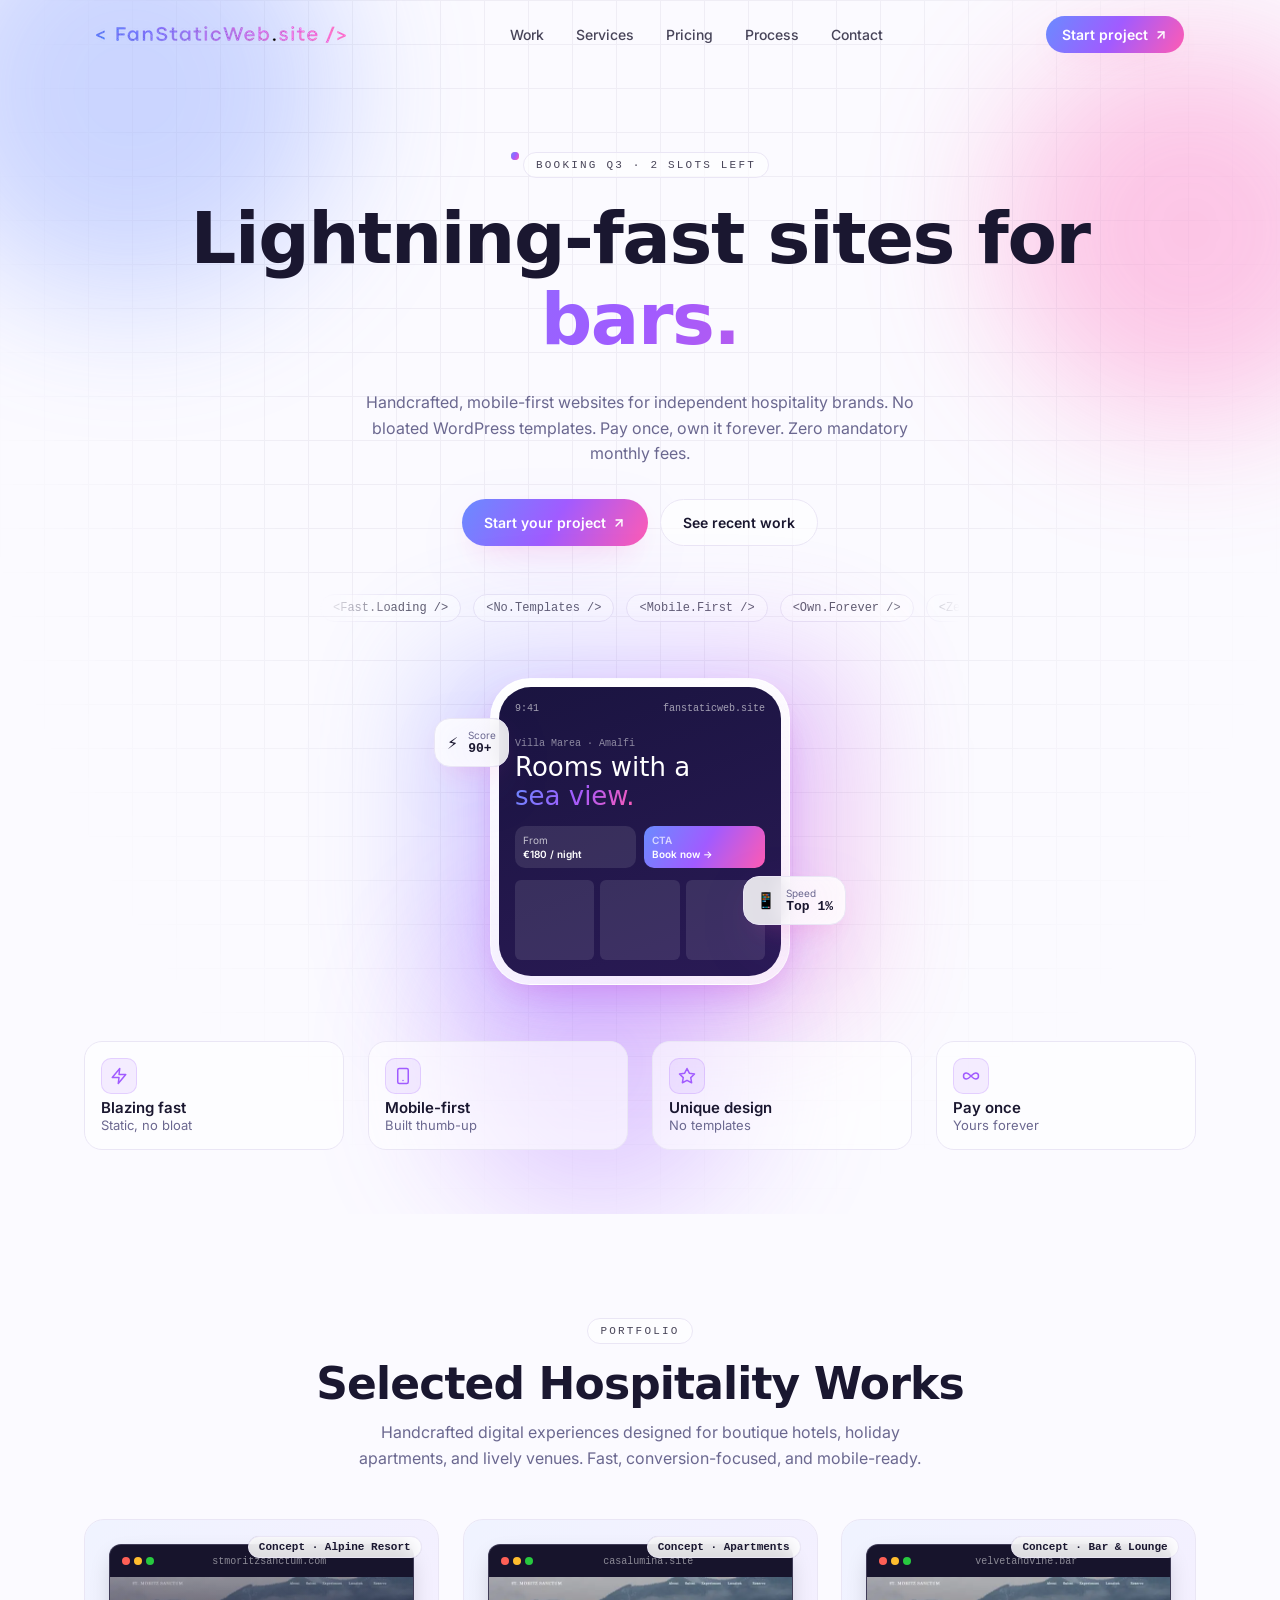
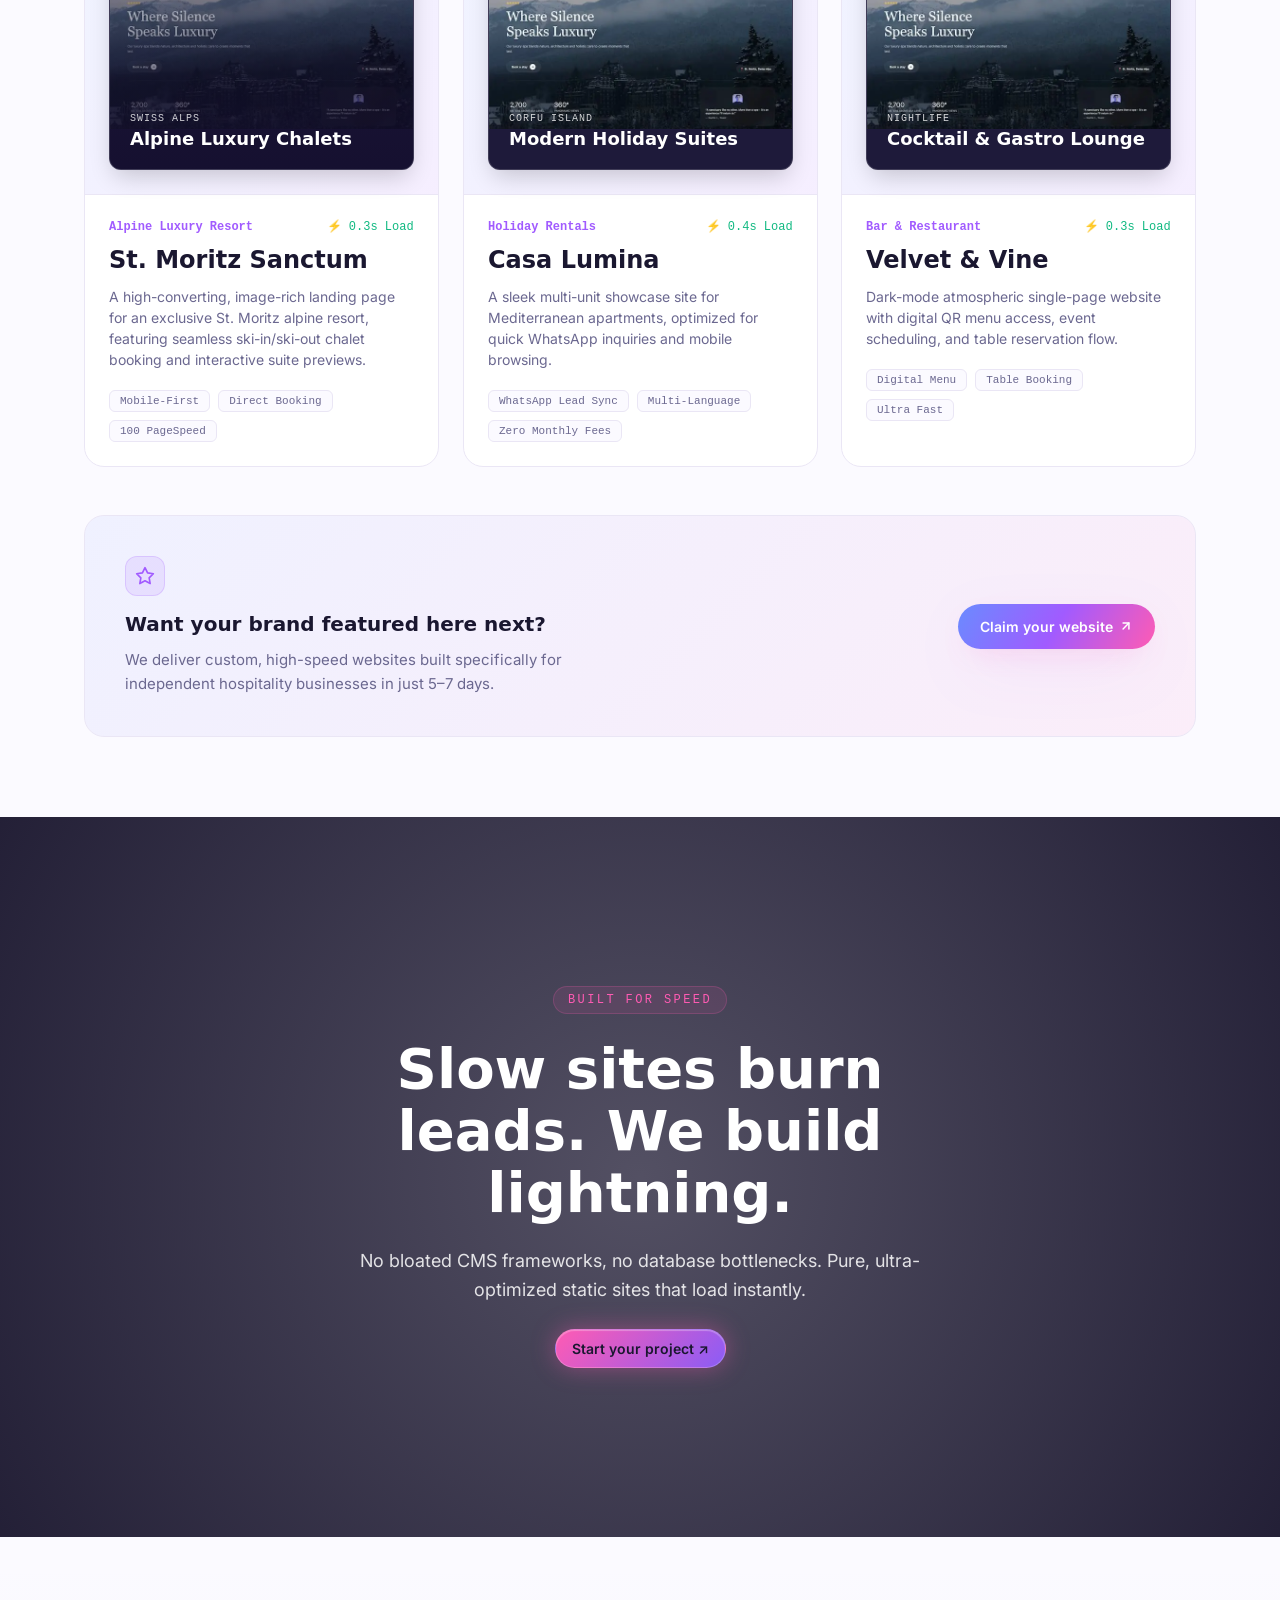
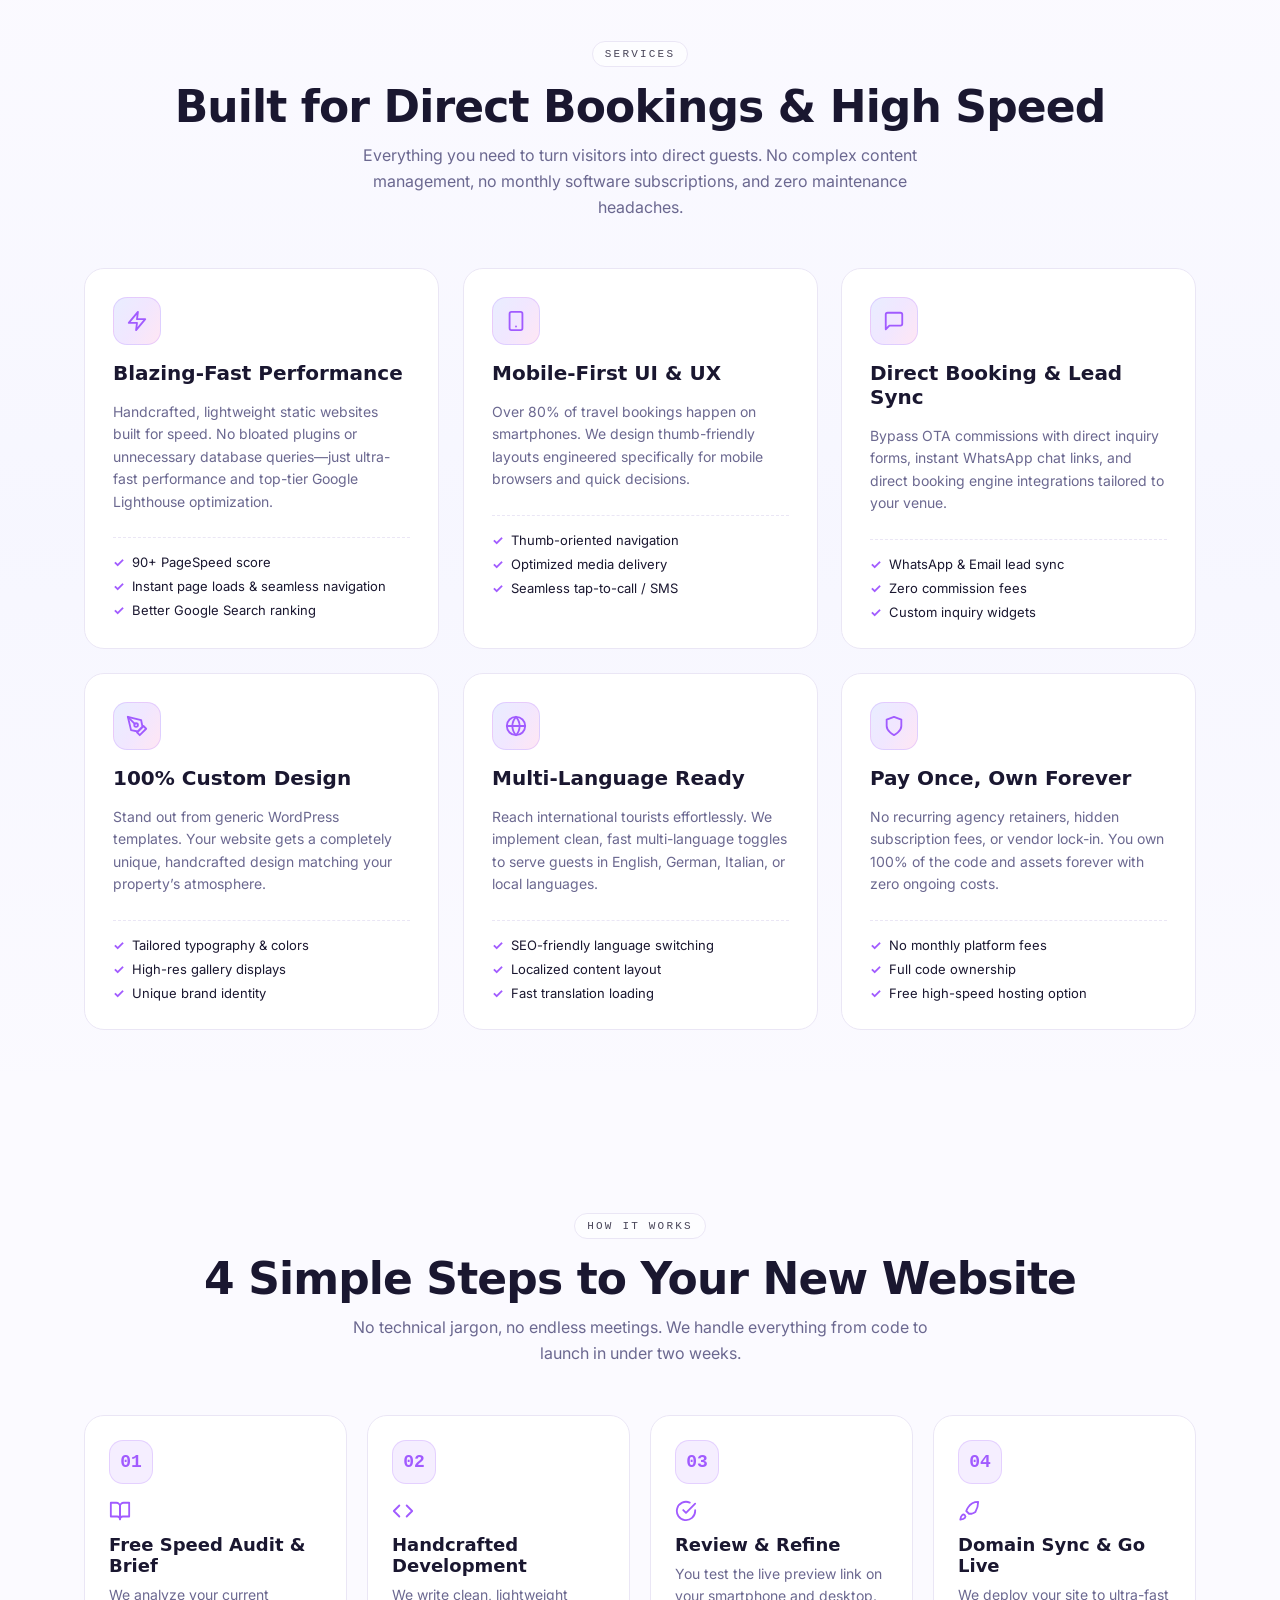
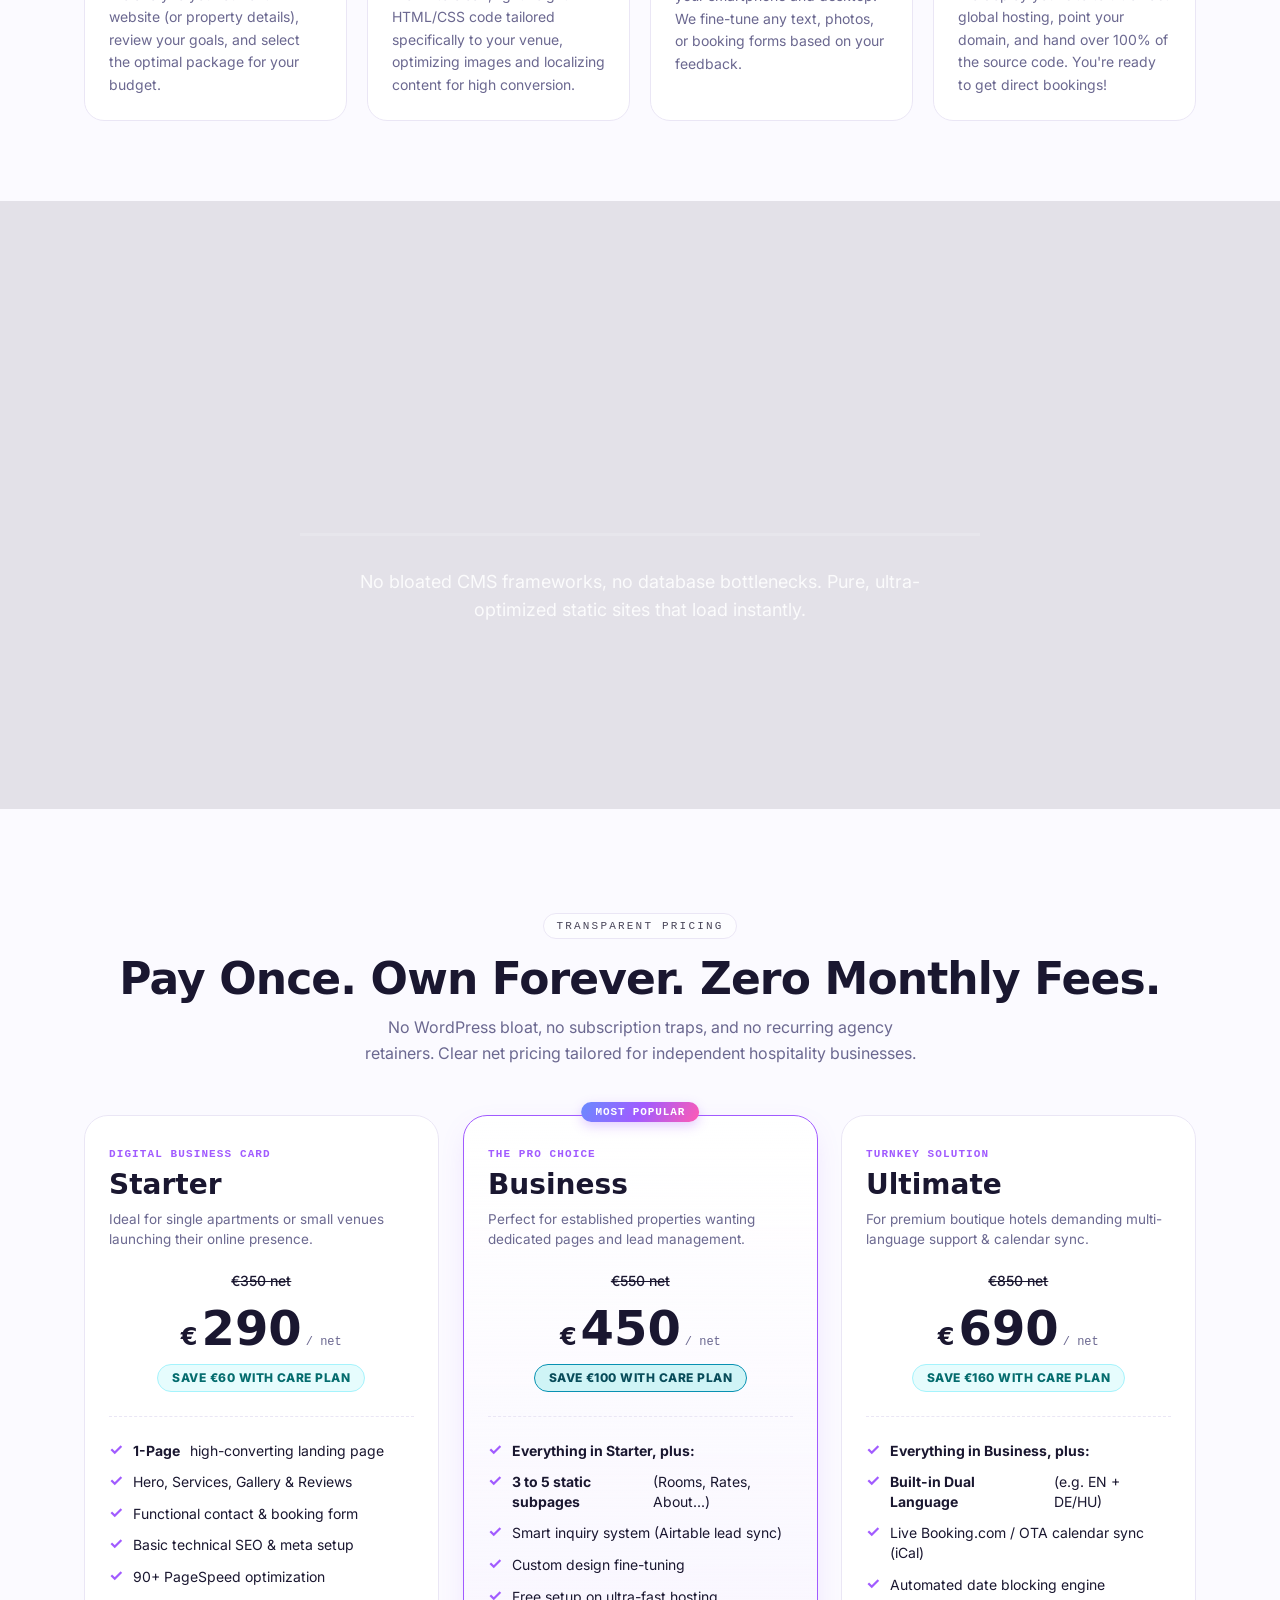
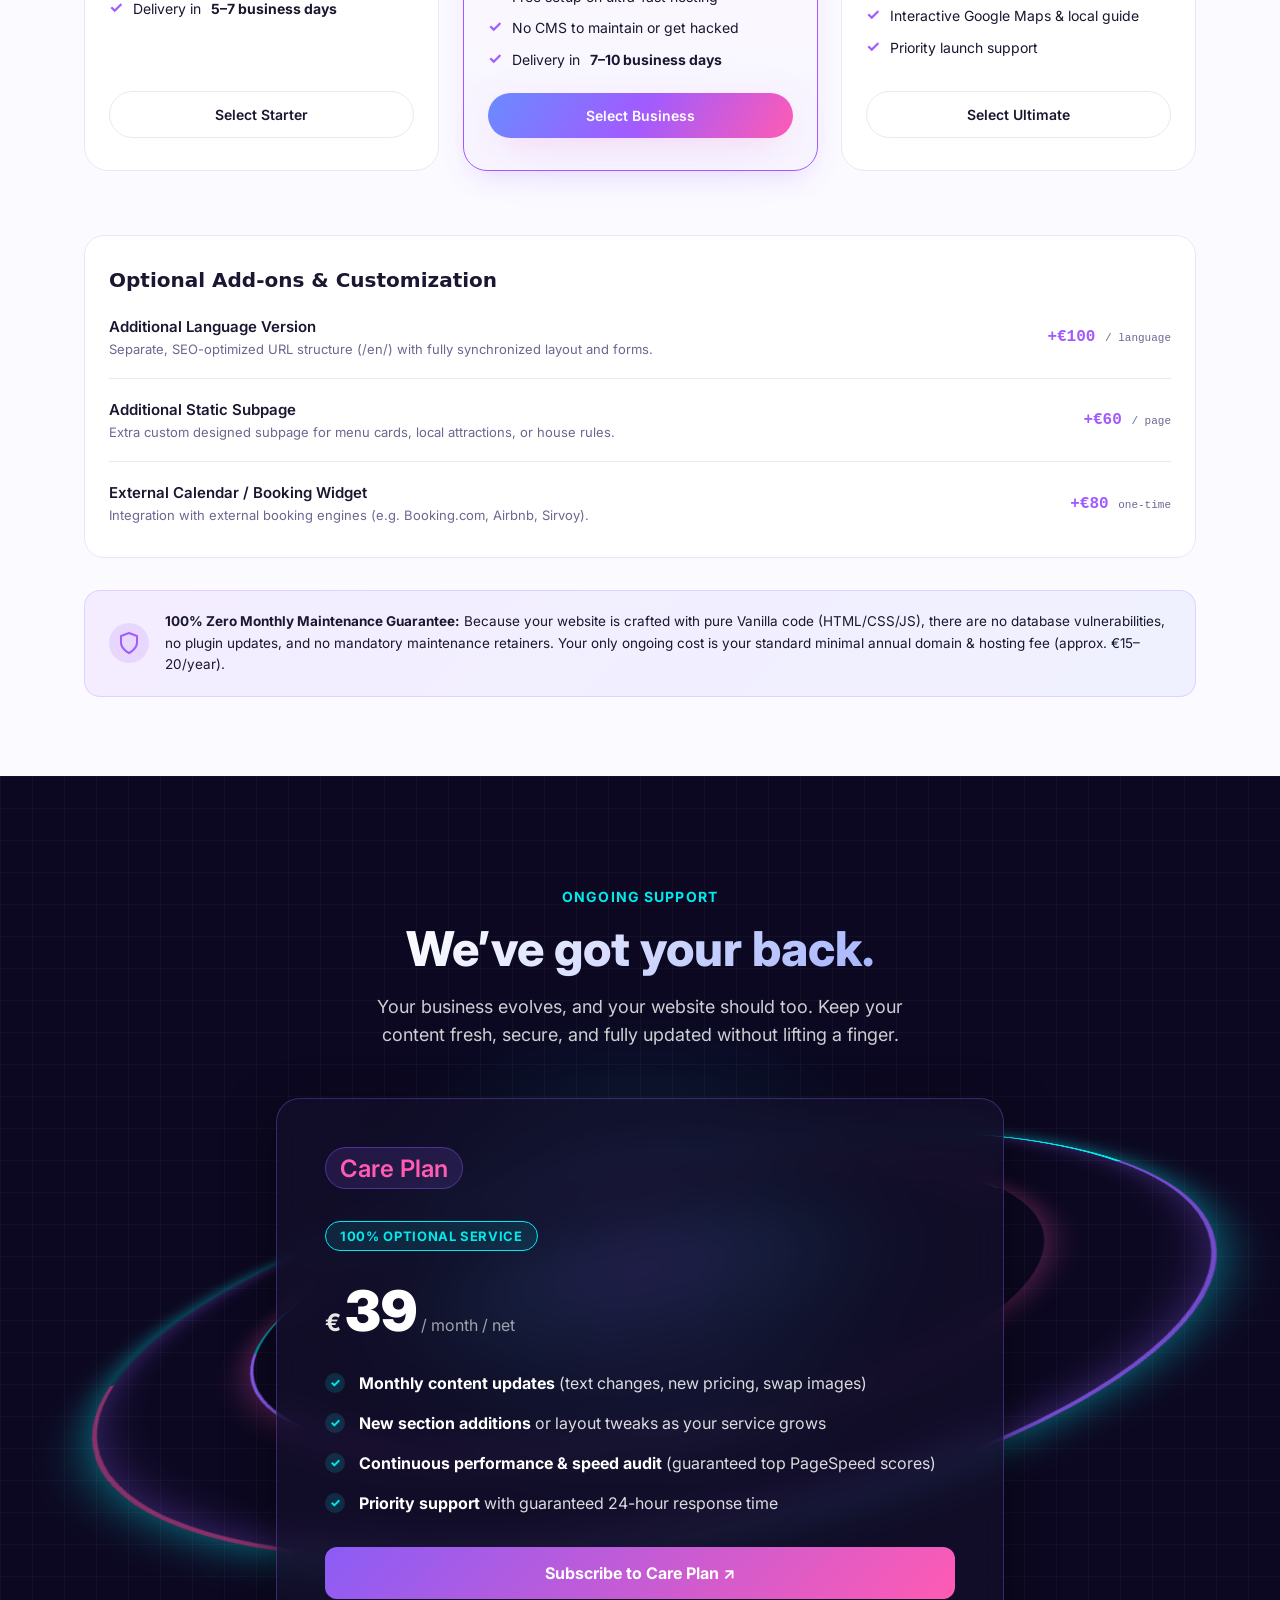
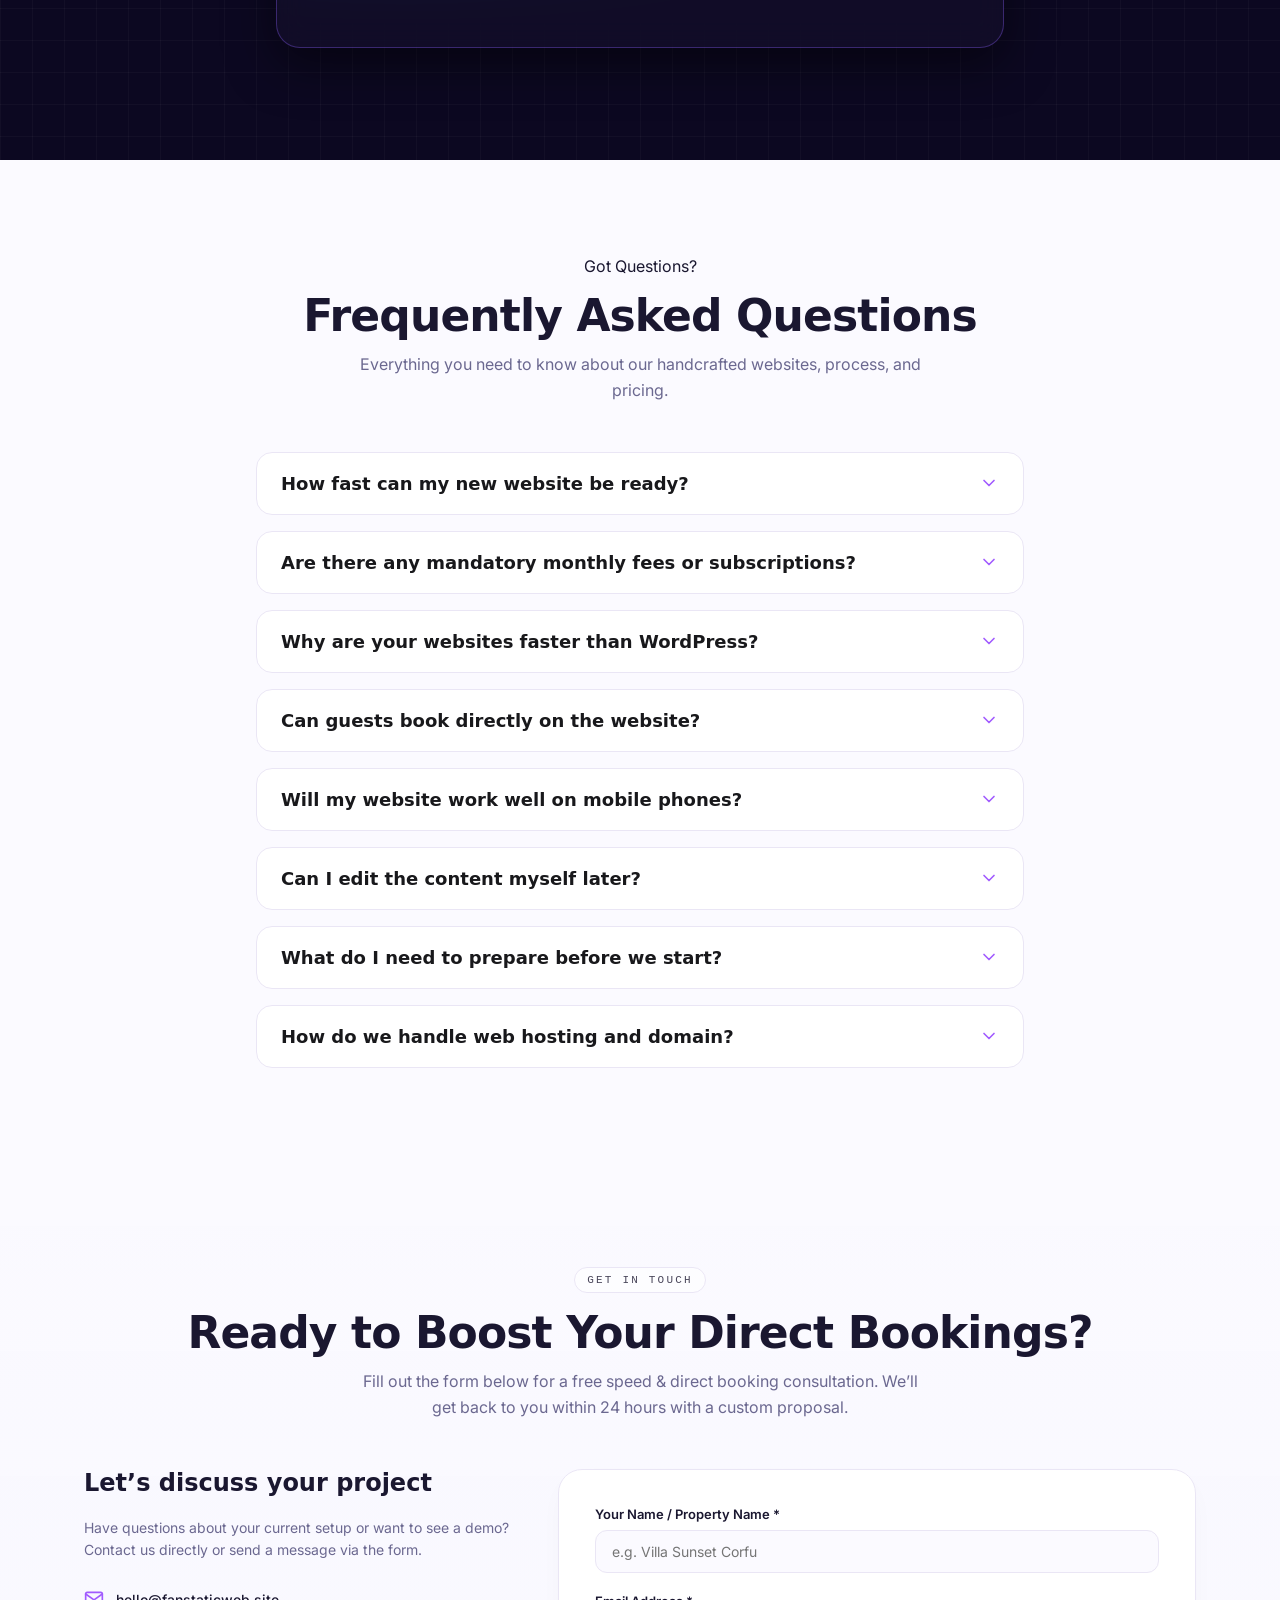
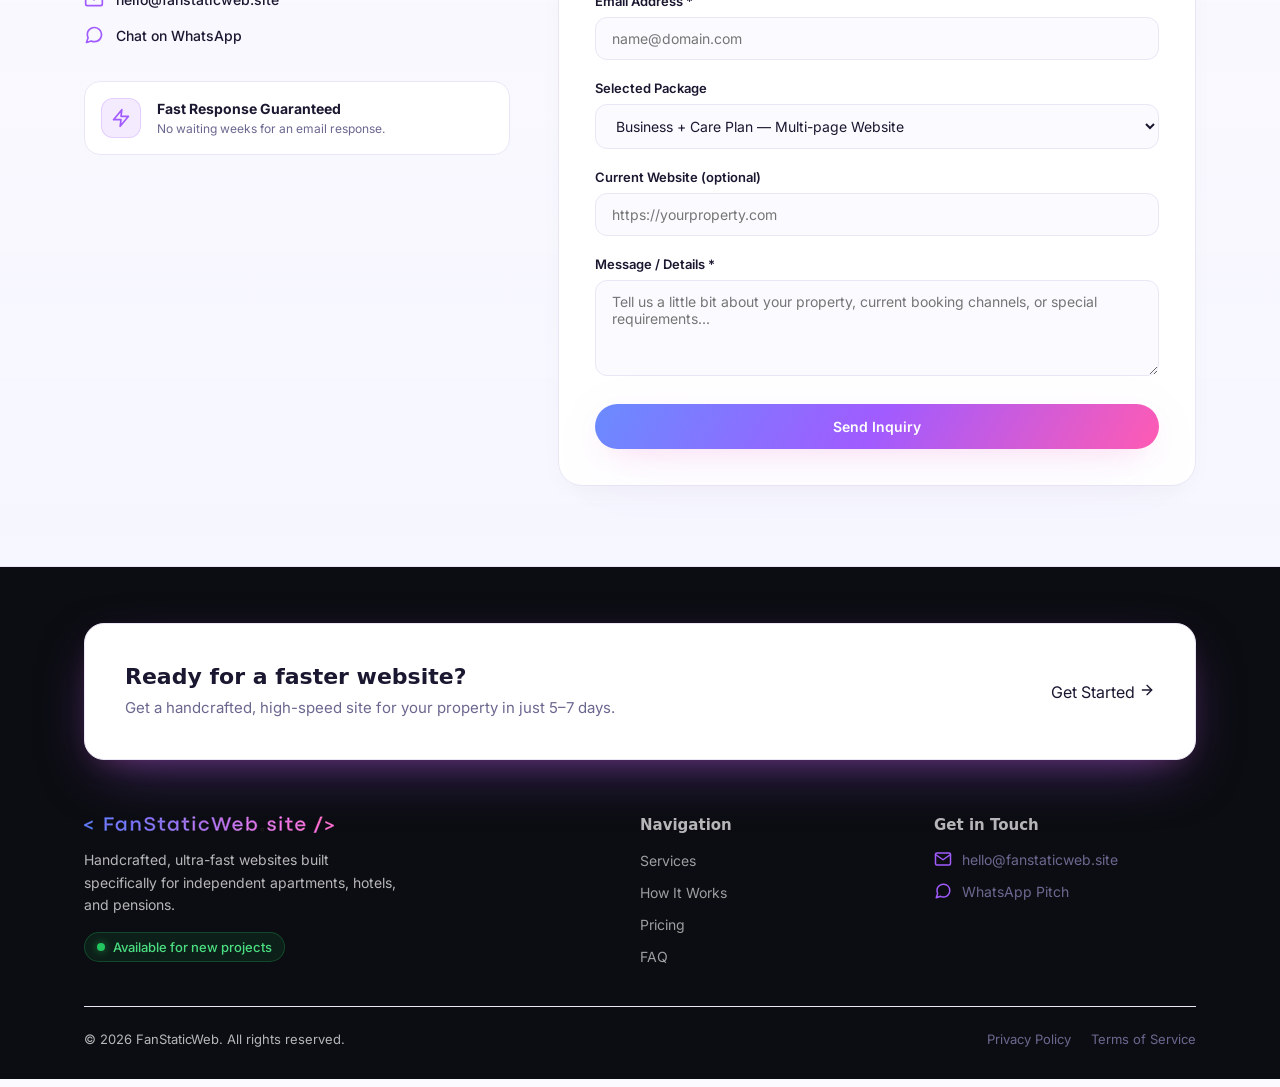
==== commit 8b61bb85: "Add files via upload" ====
--- a/index.html
+++ b/index.html
@@ -167,7 +167,7 @@
 
           <p class="subhead rise" style="animation-delay:.15s">
             Handcrafted, mobile-first websites for independent hospitality brands.
-            No bloated WordPress templates. Pay once, own it forever.
+            No bloated WordPress templates. Pay once, own it forever. Zero mandatory monthly fees.
           </p>
 
           <div class="cta-row rise" style="animation-delay:.25s">
@@ -899,6 +899,7 @@
     
         <div class="maintenance-card">
           <div class="card-badge">Care Plan</div>
+          <span class="optional-badge">100% Optional Service</span>
           
           <div class="card-pricing">
             <span class="currency">€</span>
@@ -960,14 +961,19 @@
           <!-- FAQ Item 2 -->
           <details class="faq-item">
             <summary class="faq-question">
-              <span>Are there any monthly subscription fees?</span>
+              <span>Are there any mandatory monthly fees or subscriptions?</span>
               <svg class="faq-icon" width="20" height="20" viewBox="0 0 24 24" fill="none" stroke="currentColor" stroke-width="2" stroke-linecap="round" stroke-linejoin="round">
                 <polyline points="6 9 12 15 18 9"></polyline>
               </svg>
             </summary>
             <div class="faq-answer">
-              <p>No! You pay a single upfront price for the design and code. You own the website 100% forever. The only ongoing costs are your domain and hosting, which usually cost a few euros per month.</p>
-            </div>
+                <p>
+                  <strong>No, absolutely not.</strong> Once your website is delivered, you own it 100% with zero recurring software or license fees.
+                </p>
+                <p>
+                  The <strong>Care Plan</strong> is a completely optional service for business owners who prefer us to handle ongoing text updates, new image uploads, or seasonal offer tweaks. If you don't need updates, you pay €0/month.
+                </p>
+              </div>
           </details>
     
           <!-- FAQ Item 3 -->
--- a/styles.css
+++ b/styles.css
@@ -1682,7 +1682,7 @@
 .original-price {
   font-size: 0.875rem; /* ~14px */
   font-weight: 500;
-  color: rgba(255, 255, 255, 0.45);
+  color: var(--fg);
   text-decoration: line-through;
   line-height: 1;
 }
@@ -1918,9 +1918,26 @@
   background-color: rgba(139, 92, 246, 0.15);
   border: 1px solid rgba(139, 92, 246, 0.4);
   border-radius: 2rem;
-  font-size: 0.875rem;
+  font-size: 1.5rem;
   font-weight: 600;
   color: #ff5bb3;
+}
+
+.optional-badge {
+  display: inline-flex;
+  align-items: center;
+  justify-content: center;
+  padding-block: 0.25rem;
+  padding-inline: 0.75rem;
+  background-color: rgba(0, 234, 238, 0.1);
+  border: 1px solid #00eaee;
+  border-radius: 1rem;
+  color: #00eaee;
+  font-size: 0.75rem; /* ~12px */
+  font-weight: 700;
+  text-transform: uppercase;
+  letter-spacing: 0.05em;
+  width: fit-content;
 }
 
 /* Árazás blokk (Flexbox, nincs absolute) */
@@ -2058,6 +2075,14 @@
 
   .maintenance-card {
     padding: 3rem;
+  }
+}
+
+@media (min-width: 48rem) {
+  .optional-badge {
+    font-size: 0.8125rem; /* ~13px */
+    padding-block: 0.35rem;
+    padding-inline: 0.875rem;
   }
 }
 
@@ -2882,15 +2907,26 @@
   max-width: 35rem; /* ~560px, meggátolja, hogy a sorok túl hosszúak és olvashatatlanok legyenek */
 }
 
+.parallax-bg-fixed {
+  position: absolute;
+  inset: 0;
+  z-index: 0;
+  
+  /* Utazás + Sebesség témájú háttérkép (Unsplash) */
+  background-image: url('images/parallax-bg-mobile.webp');
+  background-size: cover;
+  background-position: center;
+  background-repeat: no-repeat;
+  
+}
+
 /* Felfelé építkező töréspont asztali nézethez */
 @media (min-width: 48rem) {
   .parallax-text {
     font-size: 1.125rem; /* ~18px nagyobb kijelzőkön */
   }
-}
-
-/* 2. A Parallax Varázslat (background-attachment: fixed) */
-.parallax-bg-fixed {
+  
+  .parallax-bg-fixed {
   position: absolute;
   inset: 0;
   z-index: 0;
@@ -2904,6 +2940,10 @@
   /* EZ adja a vertikális elcsúszást görgetéskor! */
   background-attachment: fixed;
 }
+}
+
+/* 2. A Parallax Varázslat (background-attachment: fixed) */
+
 
 /* Szöveges elemek stílusa */
 .parallax-tag {
@@ -2973,12 +3013,11 @@
   justify-content: center;
   
   /* Parallax háttér beállítás (a kép rögzül az ablakhoz, míg az oldal scrollozik) */
-  background-image: url('images/earth-bg-2.webp');
+  background-image: url('images/earth-bg-mobile.webp');
   background-size: cover;
   background-position: center;
   background-repeat: no-repeat;
-  background-attachment: fixed; /* Ez adja a klasszikus, elegáns parallax hatást */
-  
+    
   padding-block: 5rem;
   padding-inline: 1.5rem;
   overflow: hidden;
@@ -3085,6 +3124,15 @@
   .fluid-words-section {
     min-height: 38rem;
     padding-block: 7rem;
+    background-image: url('images/earth-bg-2.webp');
+  background-size: cover;
+  background-position: center;
+  background-repeat: no-repeat;
+  background-attachment: fixed; /* Ez adja a klasszikus, elegáns parallax hatást */
+  
+  padding-block: 5rem;
+  padding-inline: 1.5rem;
+  overflow: hidden;
   }
 
   .water-surface {
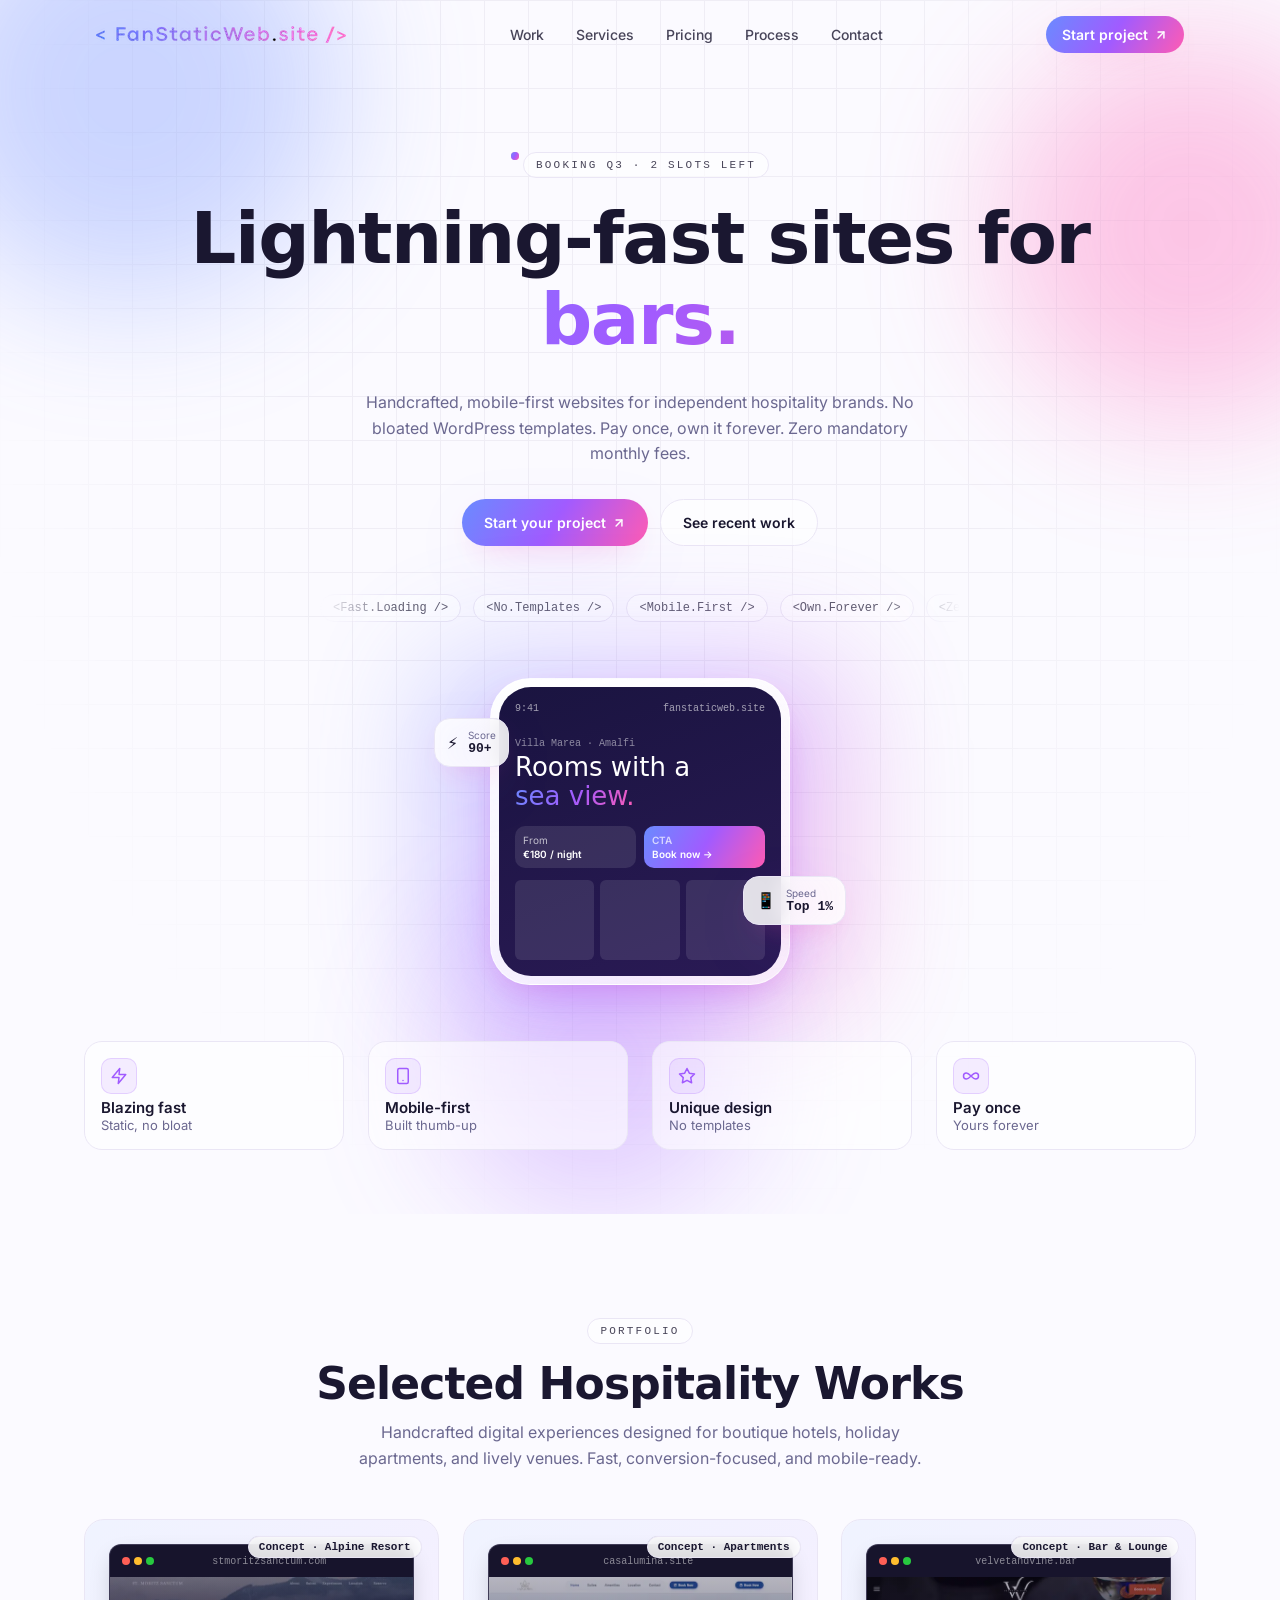
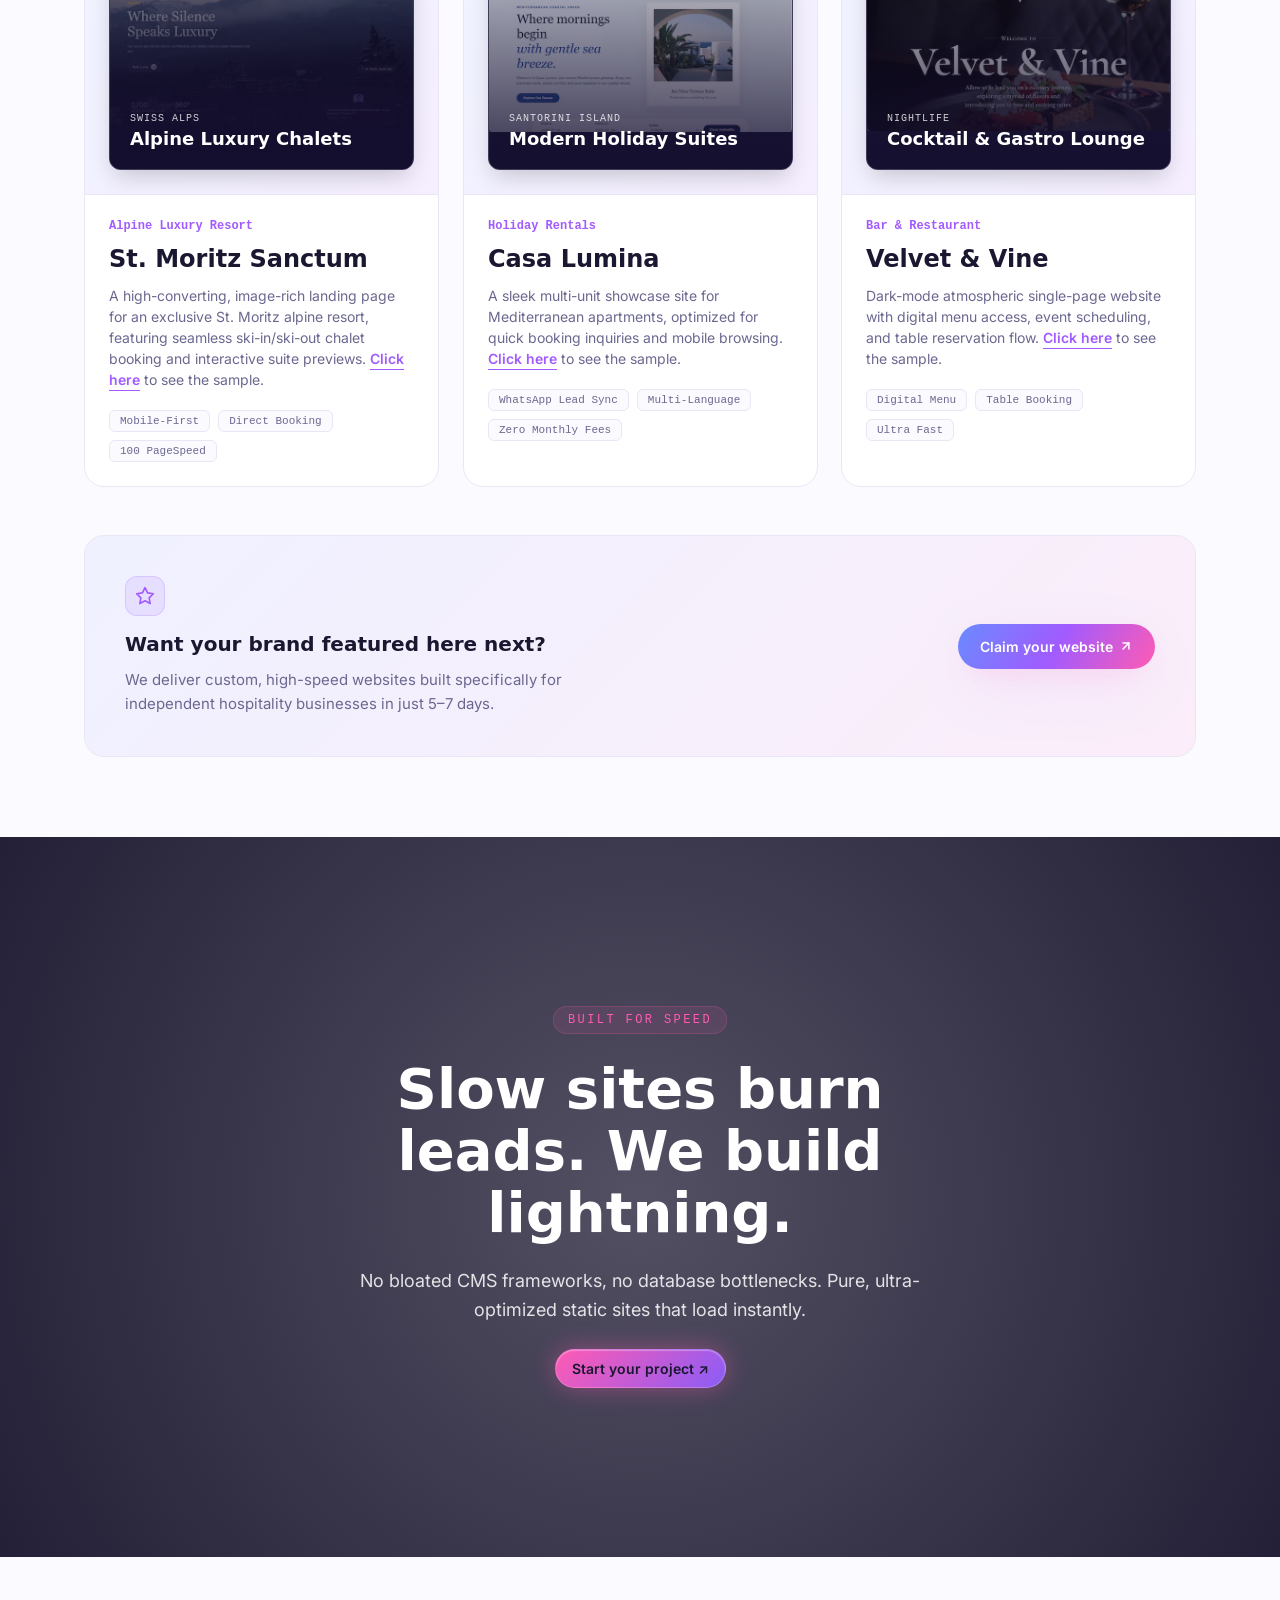
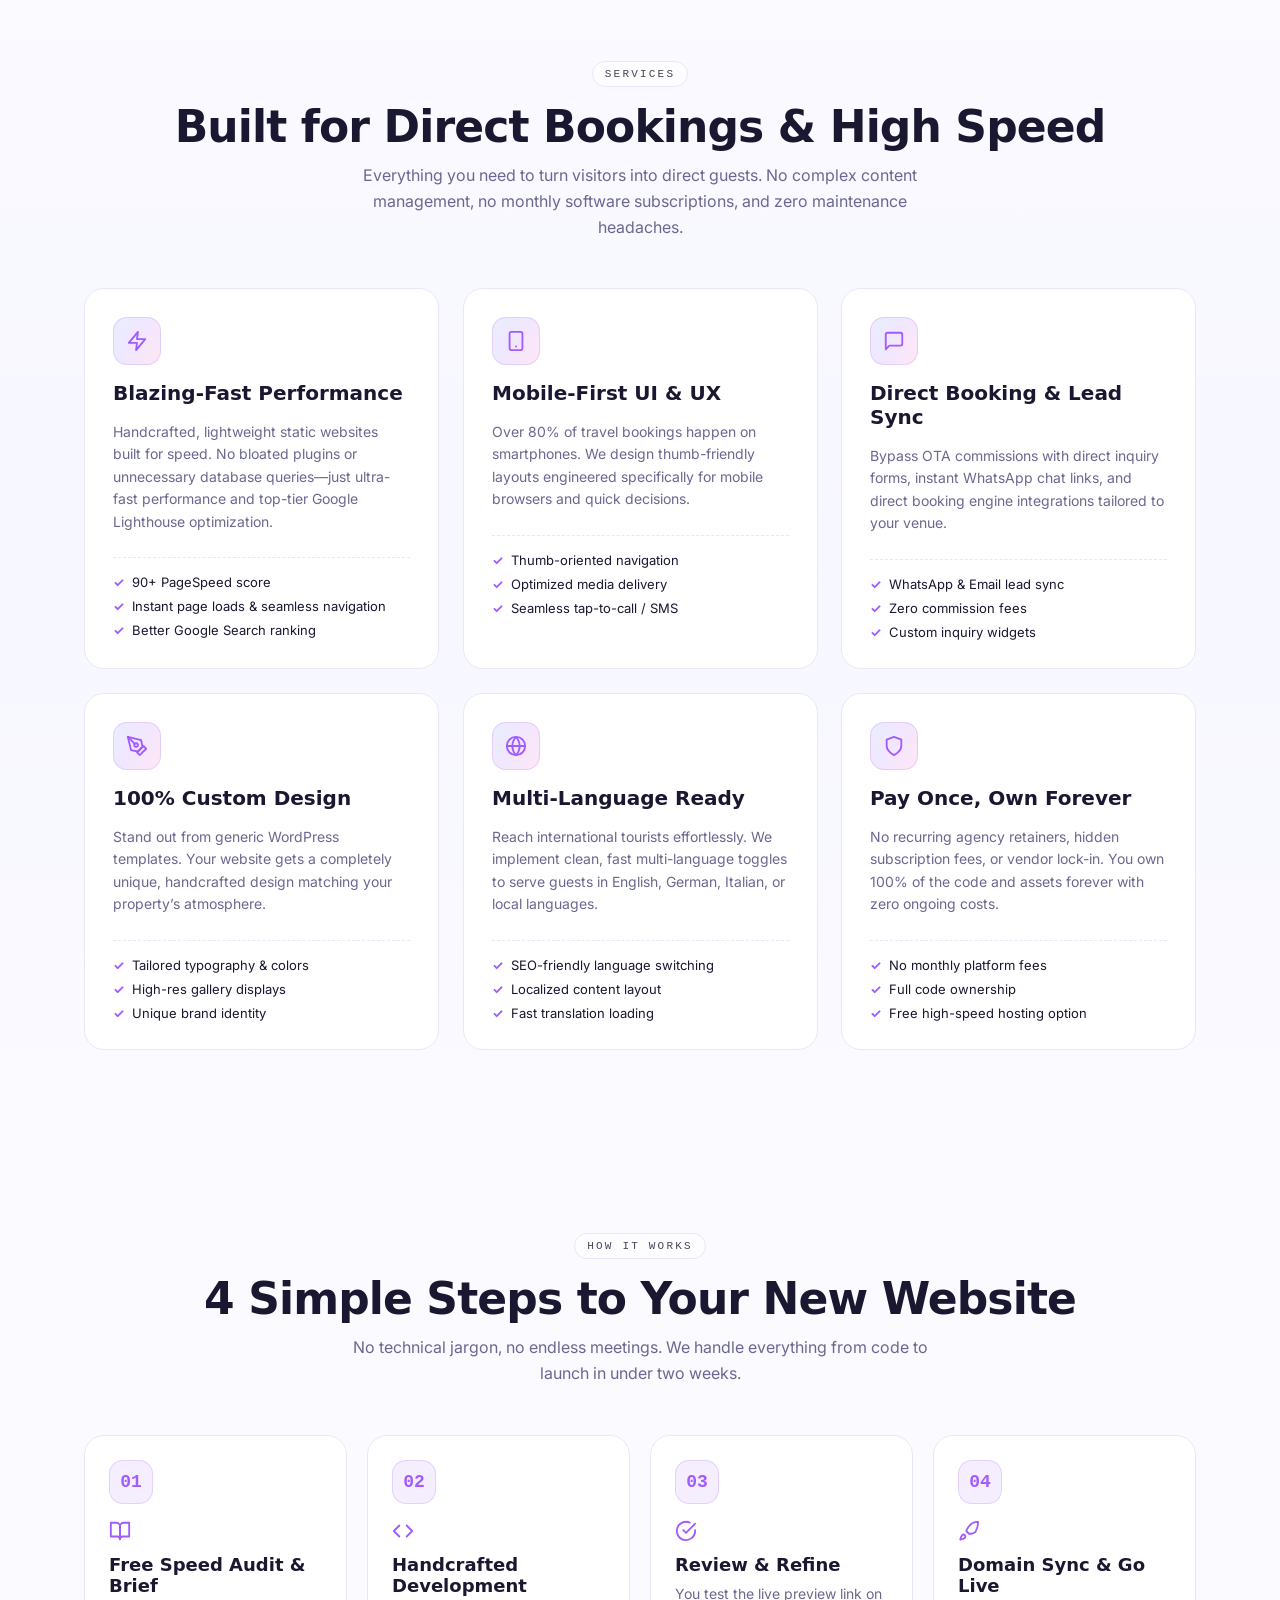
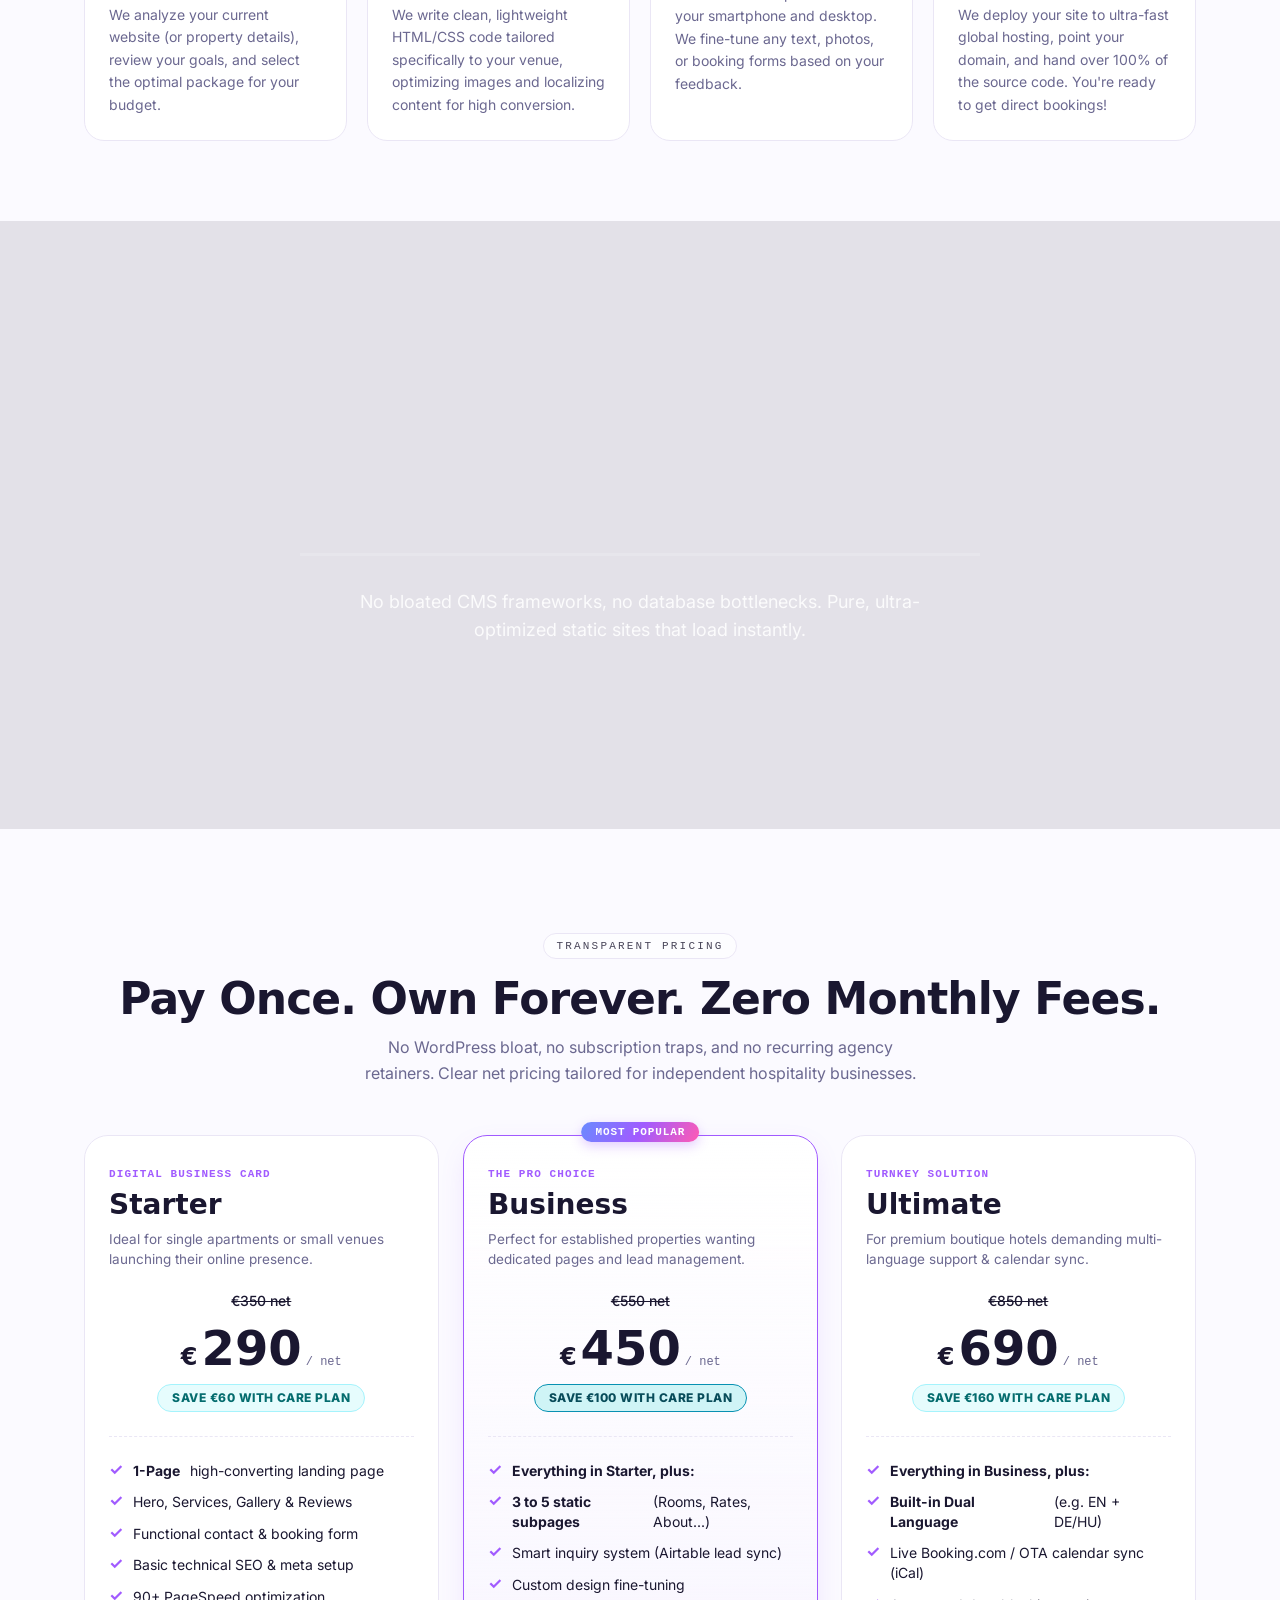
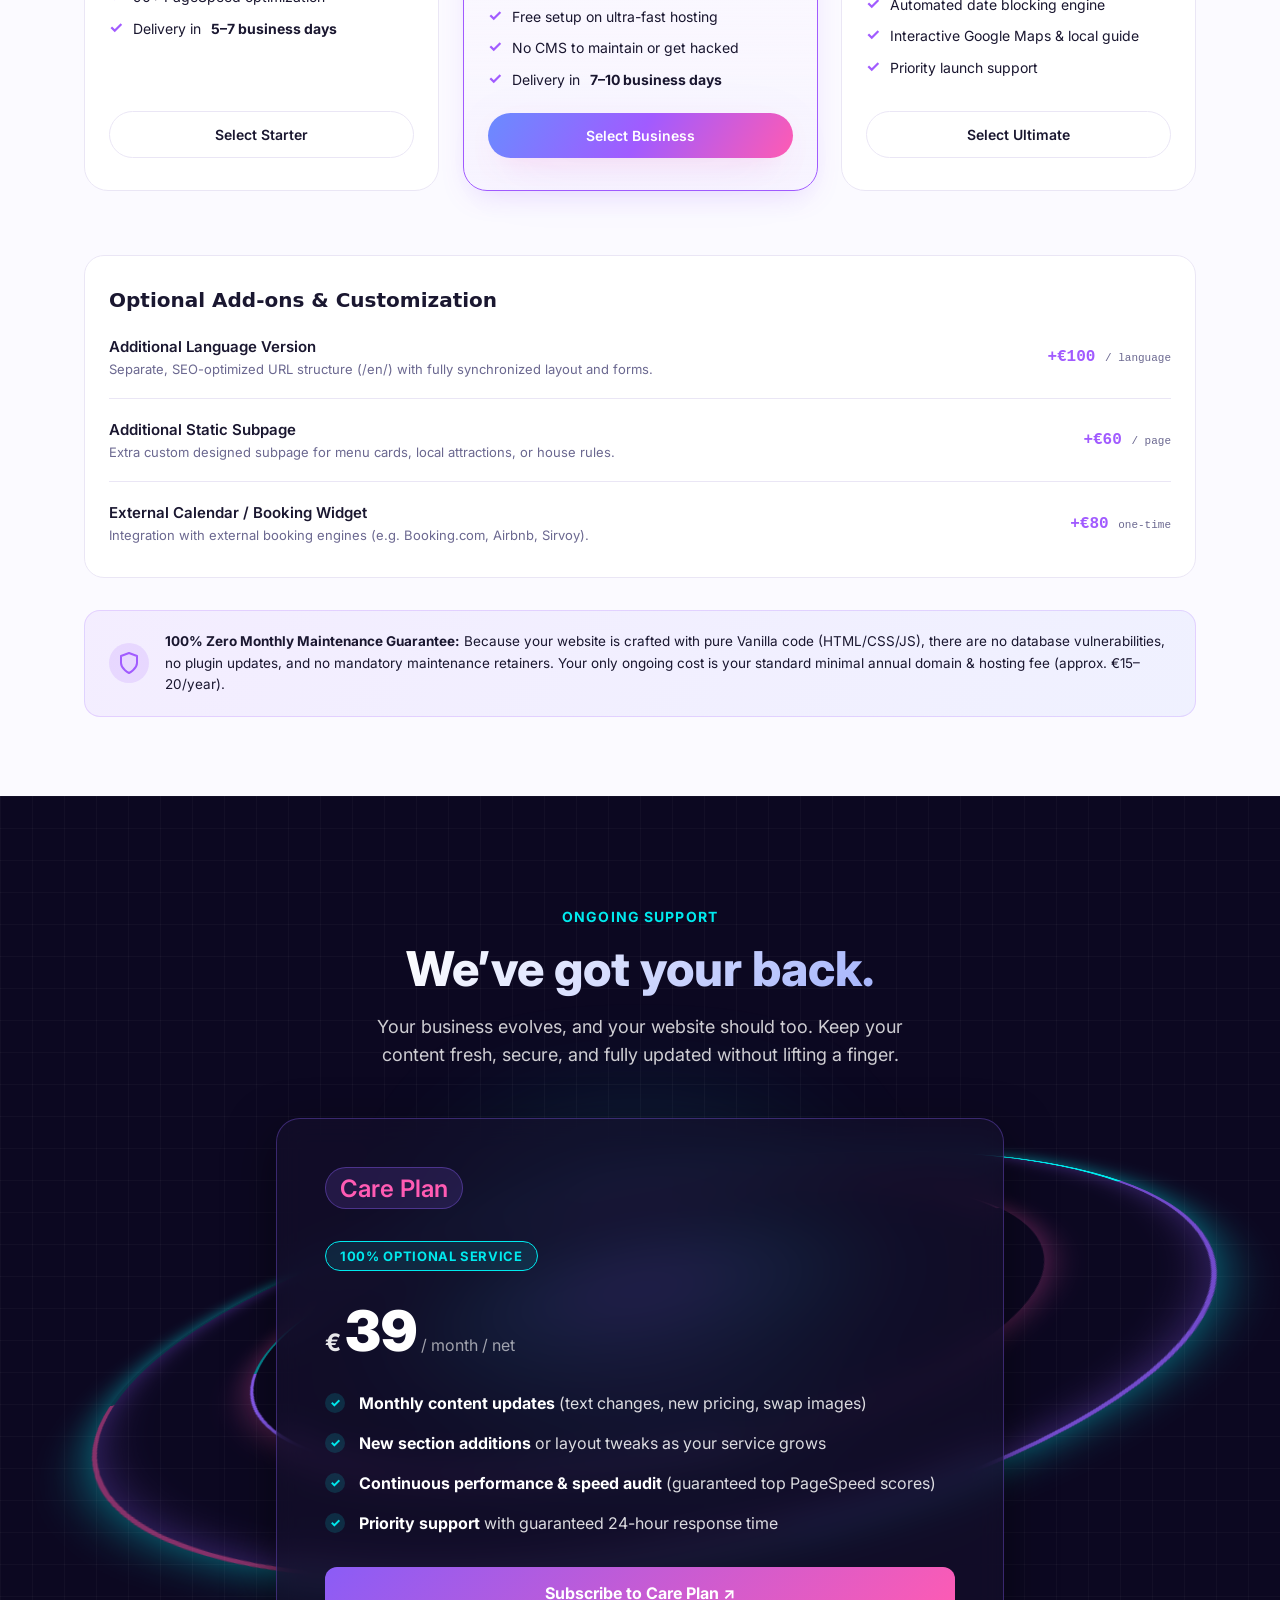
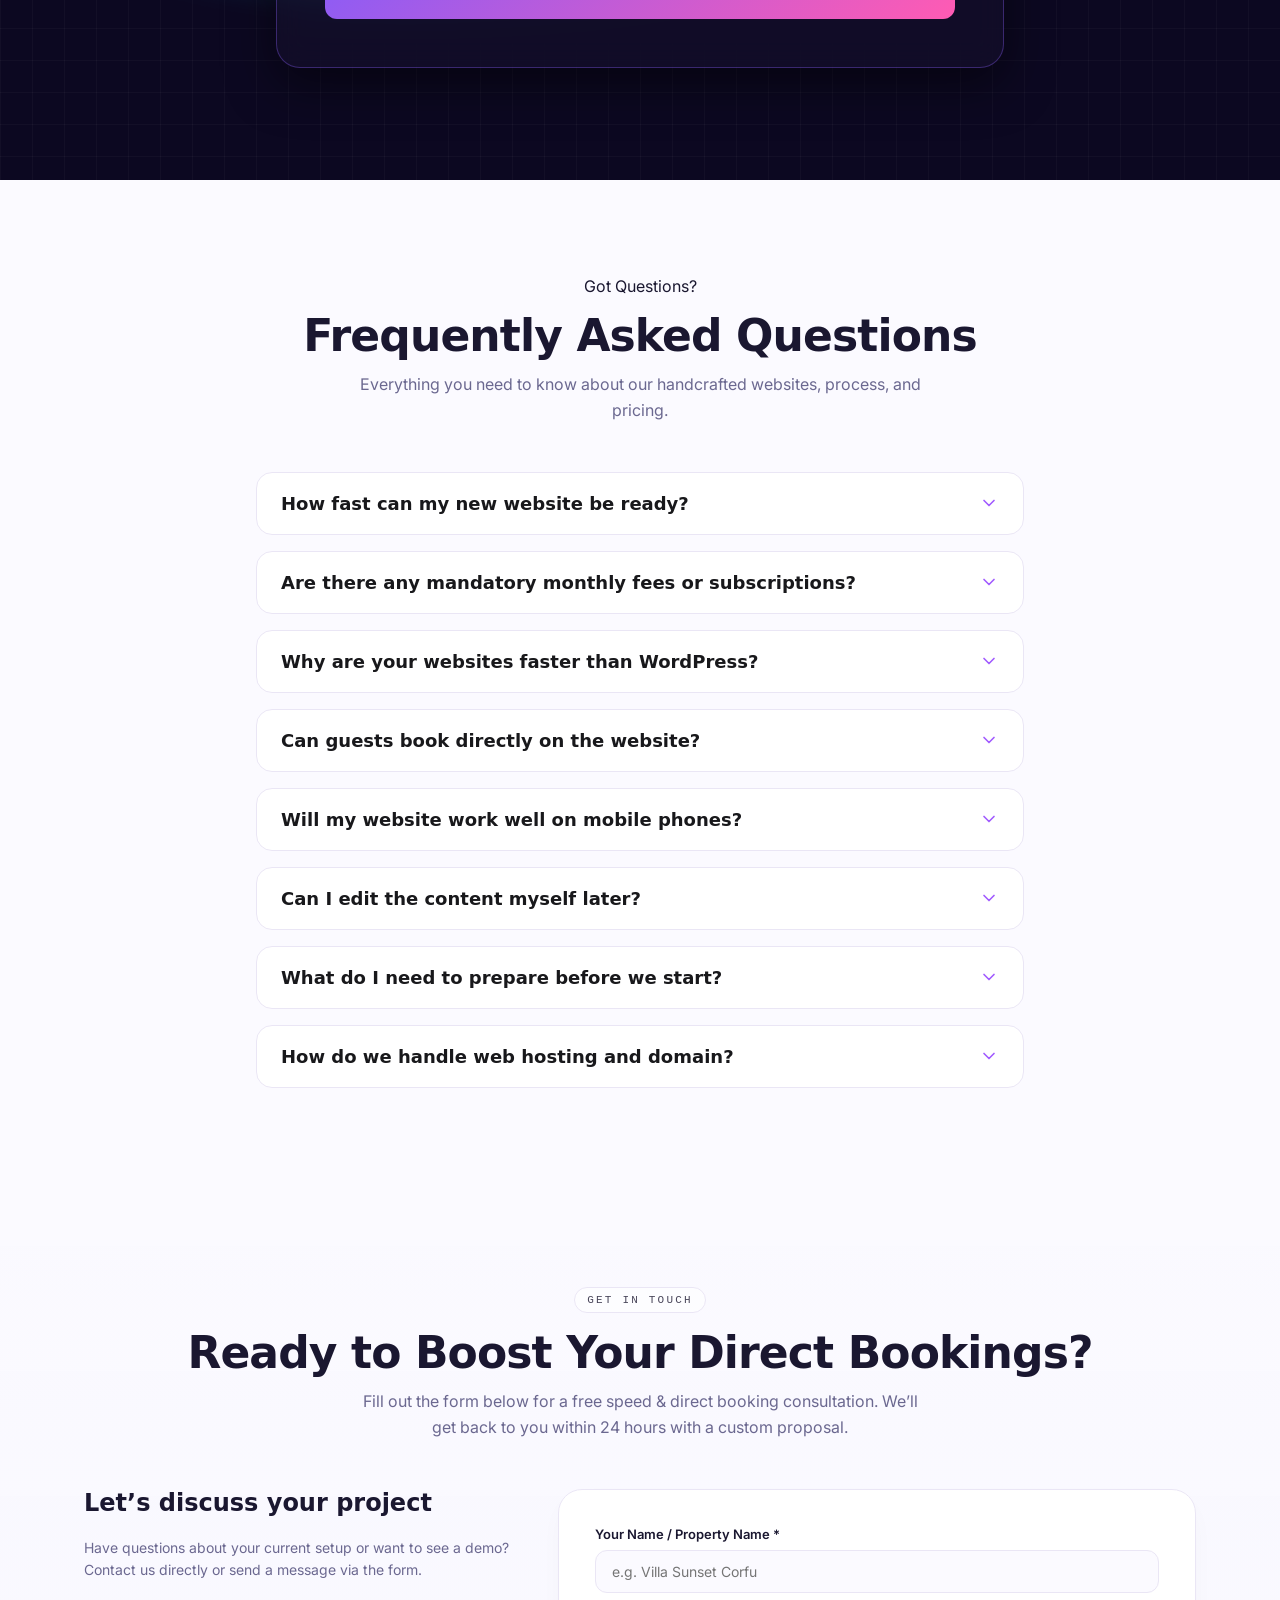
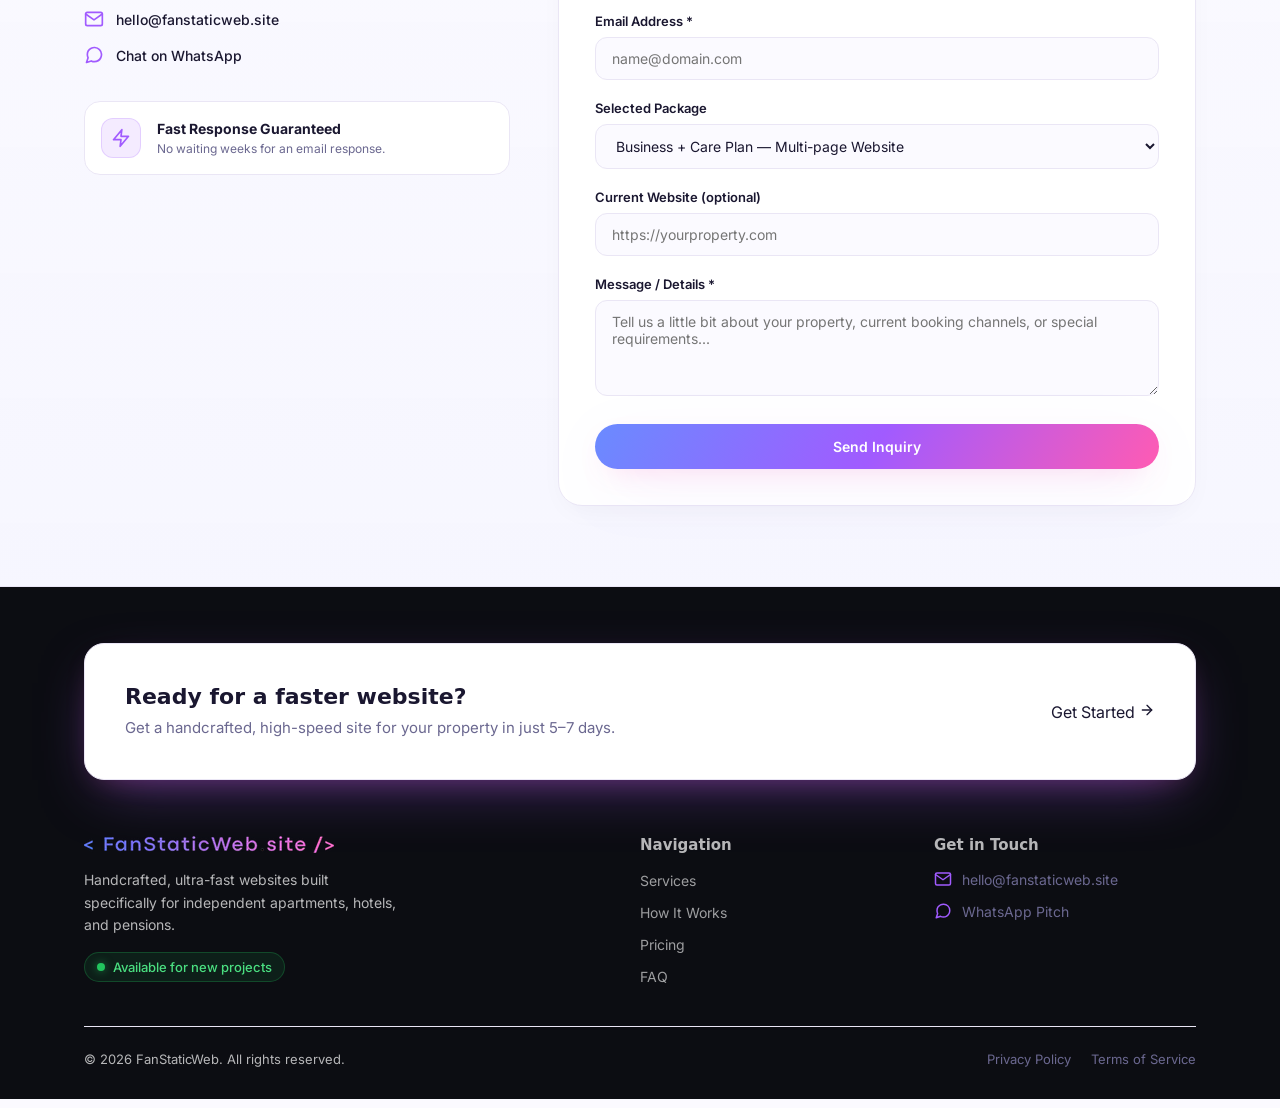
==== commit f5553a06: "Add files via upload" ====
--- a/index.html
+++ b/index.html
@@ -334,11 +334,12 @@
           <div class="project-info">
             <div class="project-meta">
               <span class="project-type">Alpine Luxury Resort</span>
-              <span class="project-speed">⚡ 0.3s Load</span>
+              <!-- <span class="project-speed">⚡ 0.3s Load</span> -->
             </div>
             <h3 class="project-title">St. Moritz Sanctum</h3>
             <p class="project-desc">
               A high-converting, image-rich landing page for an exclusive St. Moritz alpine resort, featuring seamless ski-in/ski-out chalet booking and interactive suite previews.
+              <a href="https://pekdavid88.github.io/fsw-reference-spaxury/" target="_blank" rel="noopener noreferrer" class="inline-link">Click here</a> to see the sample.
             </p>
             <ul class="project-tags">
               <li>Mobile-First</li>
@@ -359,7 +360,7 @@
                 </div>
                 <div class="mockup-screen screen-lumina">
                   <div class="mockup-hero-text">
-                    <span class="lumina-tag">Corfu Island</span>
+                    <span class="lumina-tag">Santorini Island</span>
                     <span class="lumina-title">Modern Holiday Suites</span>
                   </div>
                 </div>
@@ -369,11 +370,11 @@
             <div class="project-info">
               <div class="project-meta">
                 <span class="project-type">Holiday Rentals</span>
-                <span class="project-speed">⚡ 0.4s Load</span>
+                <!-- <span class="project-speed">⚡ 0.4s Load</span> -->
               </div>
               <h3 class="project-title">Casa Lumina</h3>
               <p class="project-desc">
-                A sleek multi-unit showcase site for Mediterranean apartments, optimized for quick WhatsApp inquiries and mobile browsing.
+                A sleek multi-unit showcase site for Mediterranean apartments, optimized for quick booking inquiries and mobile browsing. <a href="https://pekdavid88.github.io/fsw-reference-casa-lumina/" target="_blank" rel="noopener noreferrer" class="inline-link">Click here</a> to see the sample.
               </p>
               <ul class="project-tags">
                 <li>WhatsApp Lead Sync</li>
@@ -404,11 +405,11 @@
             <div class="project-info">
               <div class="project-meta">
                 <span class="project-type">Bar & Restaurant</span>
-                <span class="project-speed">⚡ 0.3s Load</span>
+                <!-- <span class="project-speed">⚡ 0.3s Load</span> -->
               </div>
               <h3 class="project-title">Velvet & Vine</h3>
               <p class="project-desc">
-                Dark-mode atmospheric single-page website with digital QR menu access, event scheduling, and table reservation flow.
+                Dark-mode atmospheric single-page website with digital menu access, event scheduling, and table reservation flow. <a href="https://pekdavid88.github.io/fsw-reference-velvet-vine/" target="_blank" rel="noopener noreferrer" class="inline-link">Click here</a> to see the sample.
               </p>
               <ul class="project-tags">
                 <li>Digital Menu</li>
--- a/styles.css
+++ b/styles.css
@@ -948,7 +948,7 @@
 /* UI Card Skins for Concepts */
 .screen-marea {
   background-image:
-    /*linear-gradient(180deg, rgba(20, 14, 46, 0.3) 0%, rgba(20, 14, 46, 0.85) 100%),*/
+    linear-gradient(180deg, rgba(20, 14, 46, 0.3) 0%, rgba(20, 14, 46, 0.85) 100%),
     url('images/reference-card-1-bg.webp');
   background-size: contain;
   background-position: center top; /* A weboldal tetejét/hero részét helyezi előtérbe */
@@ -957,8 +957,8 @@
 
 .screen-lumina {
   background-image:
-    /*linear-gradient(180deg, rgba(20, 14, 46, 0.3) 0%, rgba(20, 14, 46, 0.85) 100%),*/
-    url('images/reference-card-1-bg.webp');
+    linear-gradient(180deg, rgba(20, 14, 46, 0.3) 0%, rgba(20, 14, 46, 0.85) 100%),
+    url('images/reference-card-2-bg.webp');
   background-size: contain;
   background-position: center top; /* A weboldal tetejét/hero részét helyezi előtérbe */
   background-repeat: no-repeat;
@@ -966,8 +966,8 @@
 
 .screen-velvet {
   background-image:
-    /*linear-gradient(180deg, rgba(20, 14, 46, 0.3) 0%, rgba(20, 14, 46, 0.85) 100%),*/
-    url('images/reference-card-1-bg.webp');
+    linear-gradient(180deg, rgba(20, 14, 46, 0.3) 0%, rgba(20, 14, 46, 0.85) 100%),
+    url('images/reference-card-3-bg.webp');
   background-size: contain;
   background-position: center top; /* A weboldal tetejét/hero részét helyezi előtérbe */
   background-repeat: no-repeat;
@@ -1110,6 +1110,28 @@
 }
 
 /* ==========================================================
+   INLINE LINK STYLES (Mobile-First Base)
+   ========================================================== */
+
+/* A beágyazott hivatkozások vizuális kiemelése a bekezdéseken belül */
+.inline-link {
+  color: var(--brand-purple);
+  font-weight: 600;
+  text-decoration: underline;
+  text-underline-offset: 0.25rem; /* Az aláhúzás elszeparálása a betűktől */
+  text-decoration-thickness: 0.0625rem; /* ~1px finom aláhúzás */
+  transition: color 0.2s ease, text-decoration-color 0.2s ease;
+}
+
+/* Hover és Focus állapot a jó felhasználói élményért (UX) */
+.inline-link:hover,
+.inline-link:focus-visible {
+  color: #660066;
+  text-decoration-color: #00eaee;
+  outline: none;
+}
+
+/* ==========================================================
    RESPONSIVE BREAKPOINTS (Mobile-First expansion)
    ========================================================== */
    
@@ -1134,6 +1156,10 @@
 
   .work-cta-content {
     max-width: 28rem;
+  }
+  
+  .inline-link {
+    text-underline-offset: 0.3125rem; /* Kicsit tágasabb aláhúzás nagyobb képernyőn */
   }
 }
 
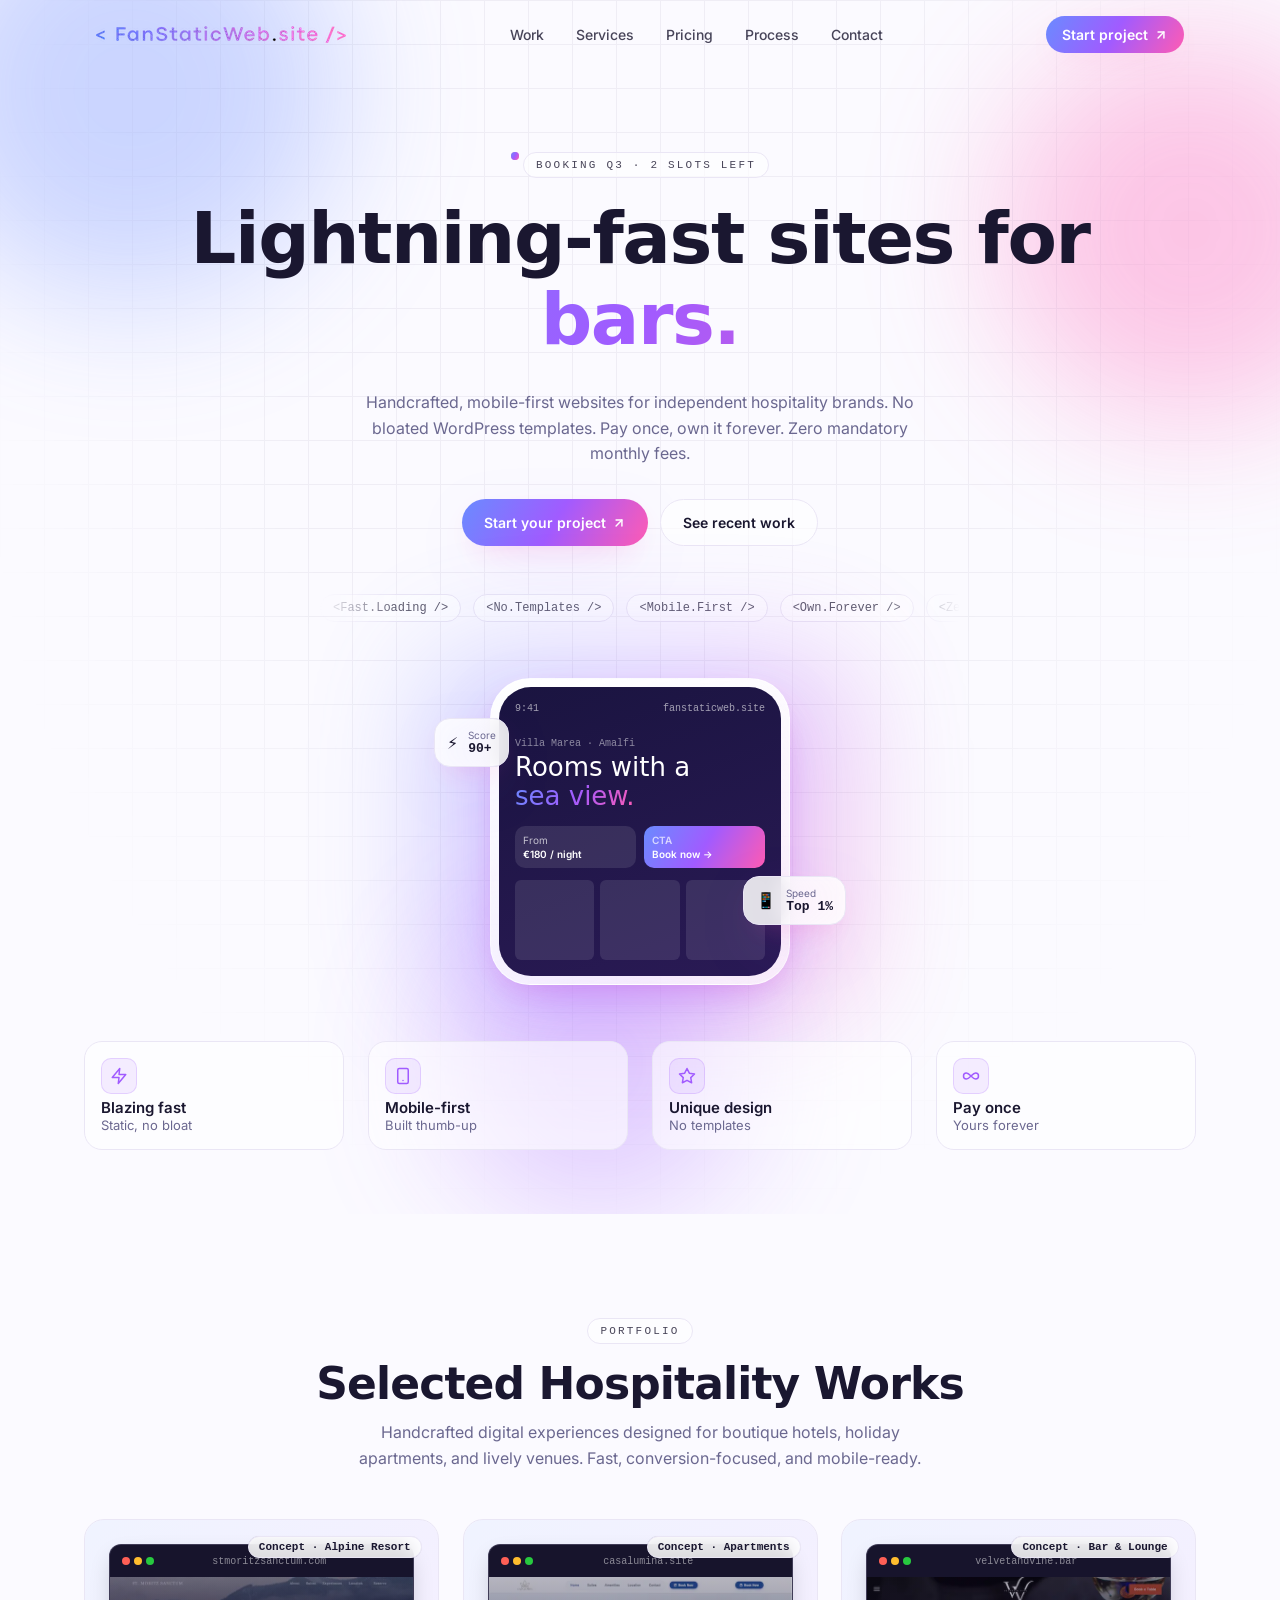
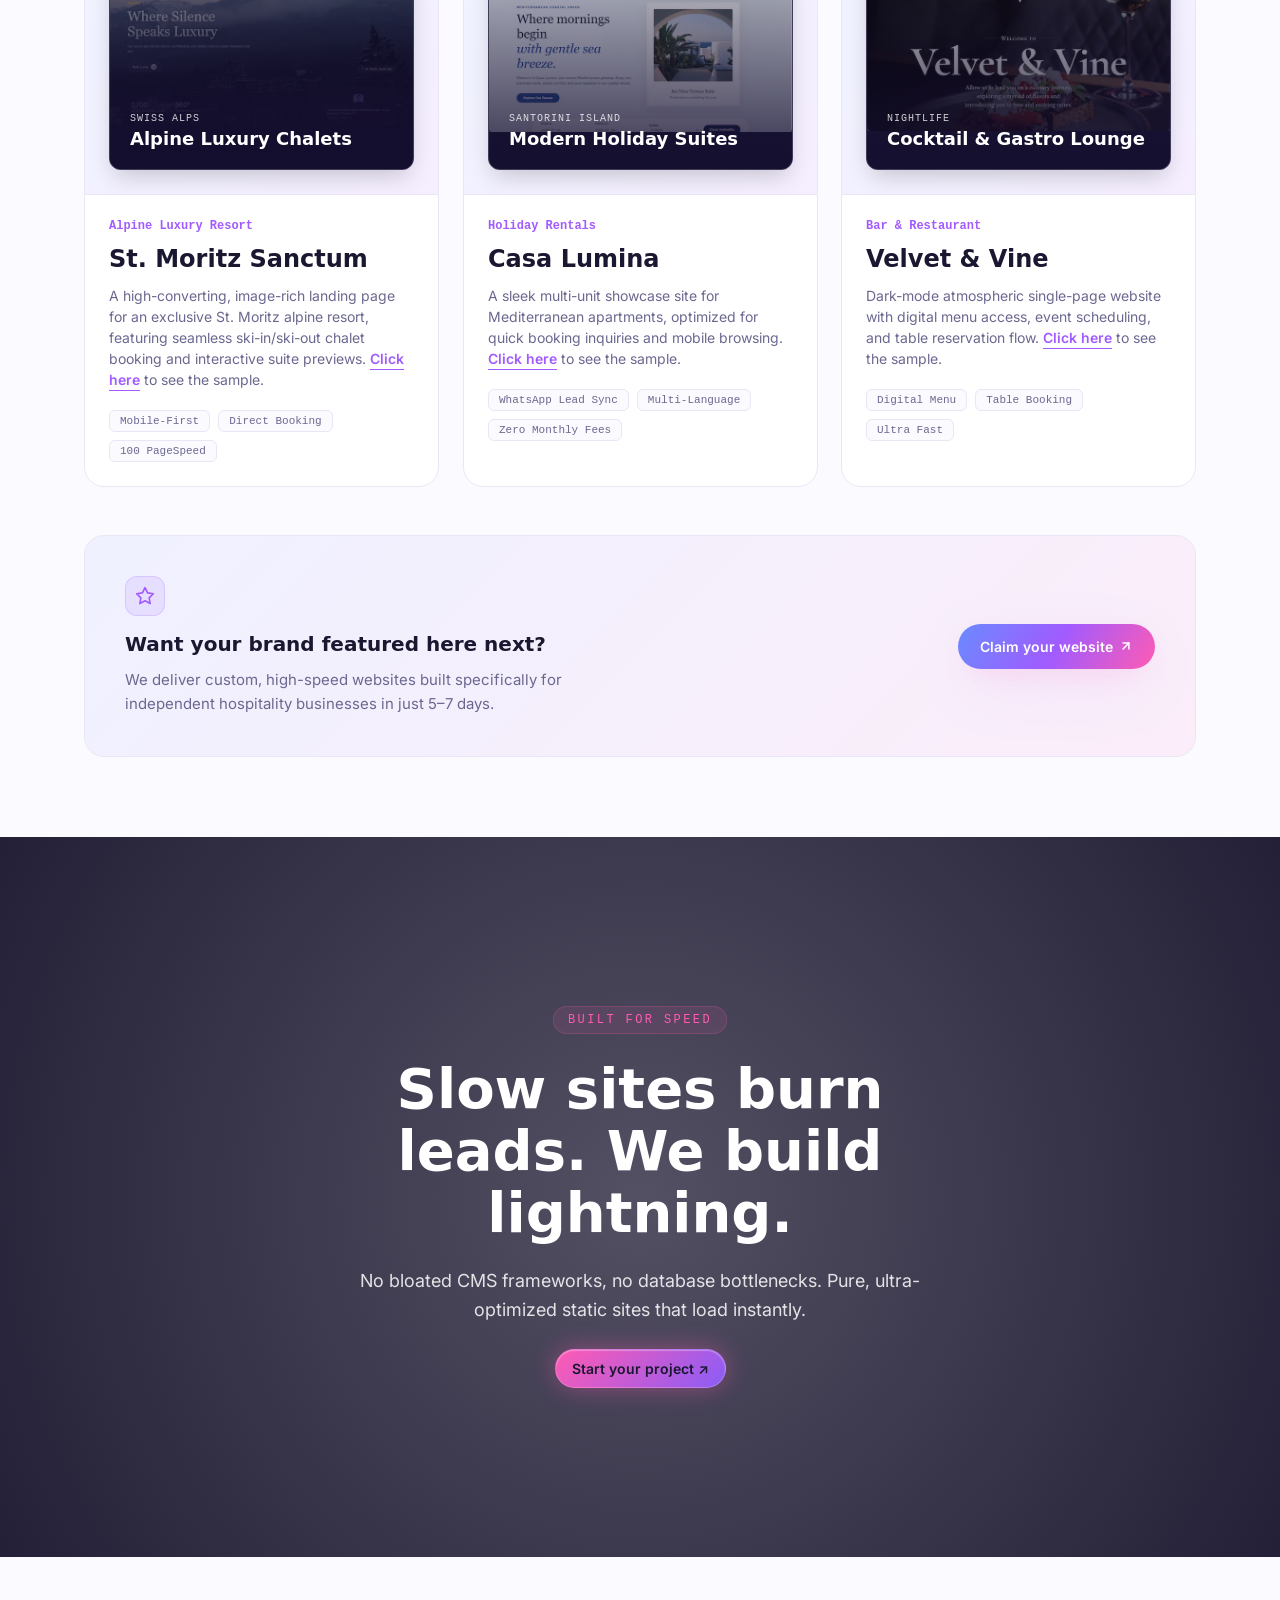
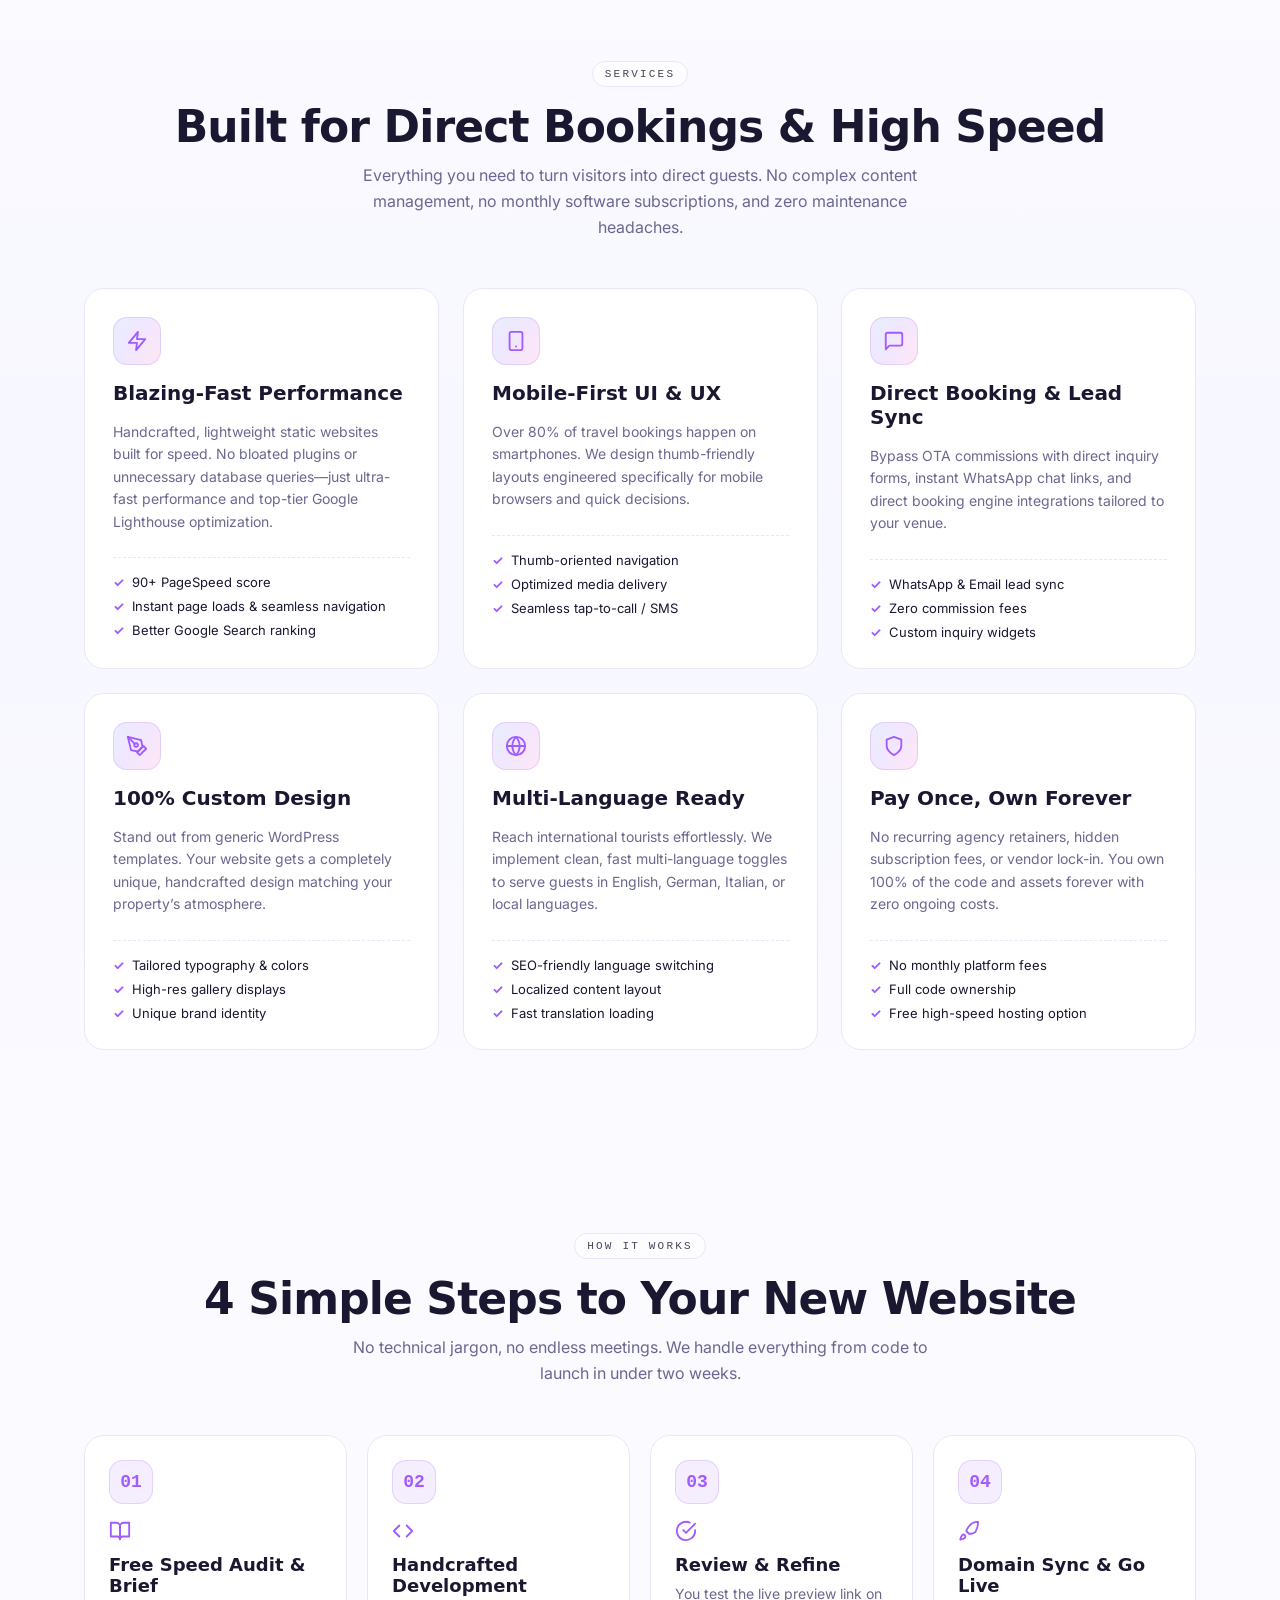
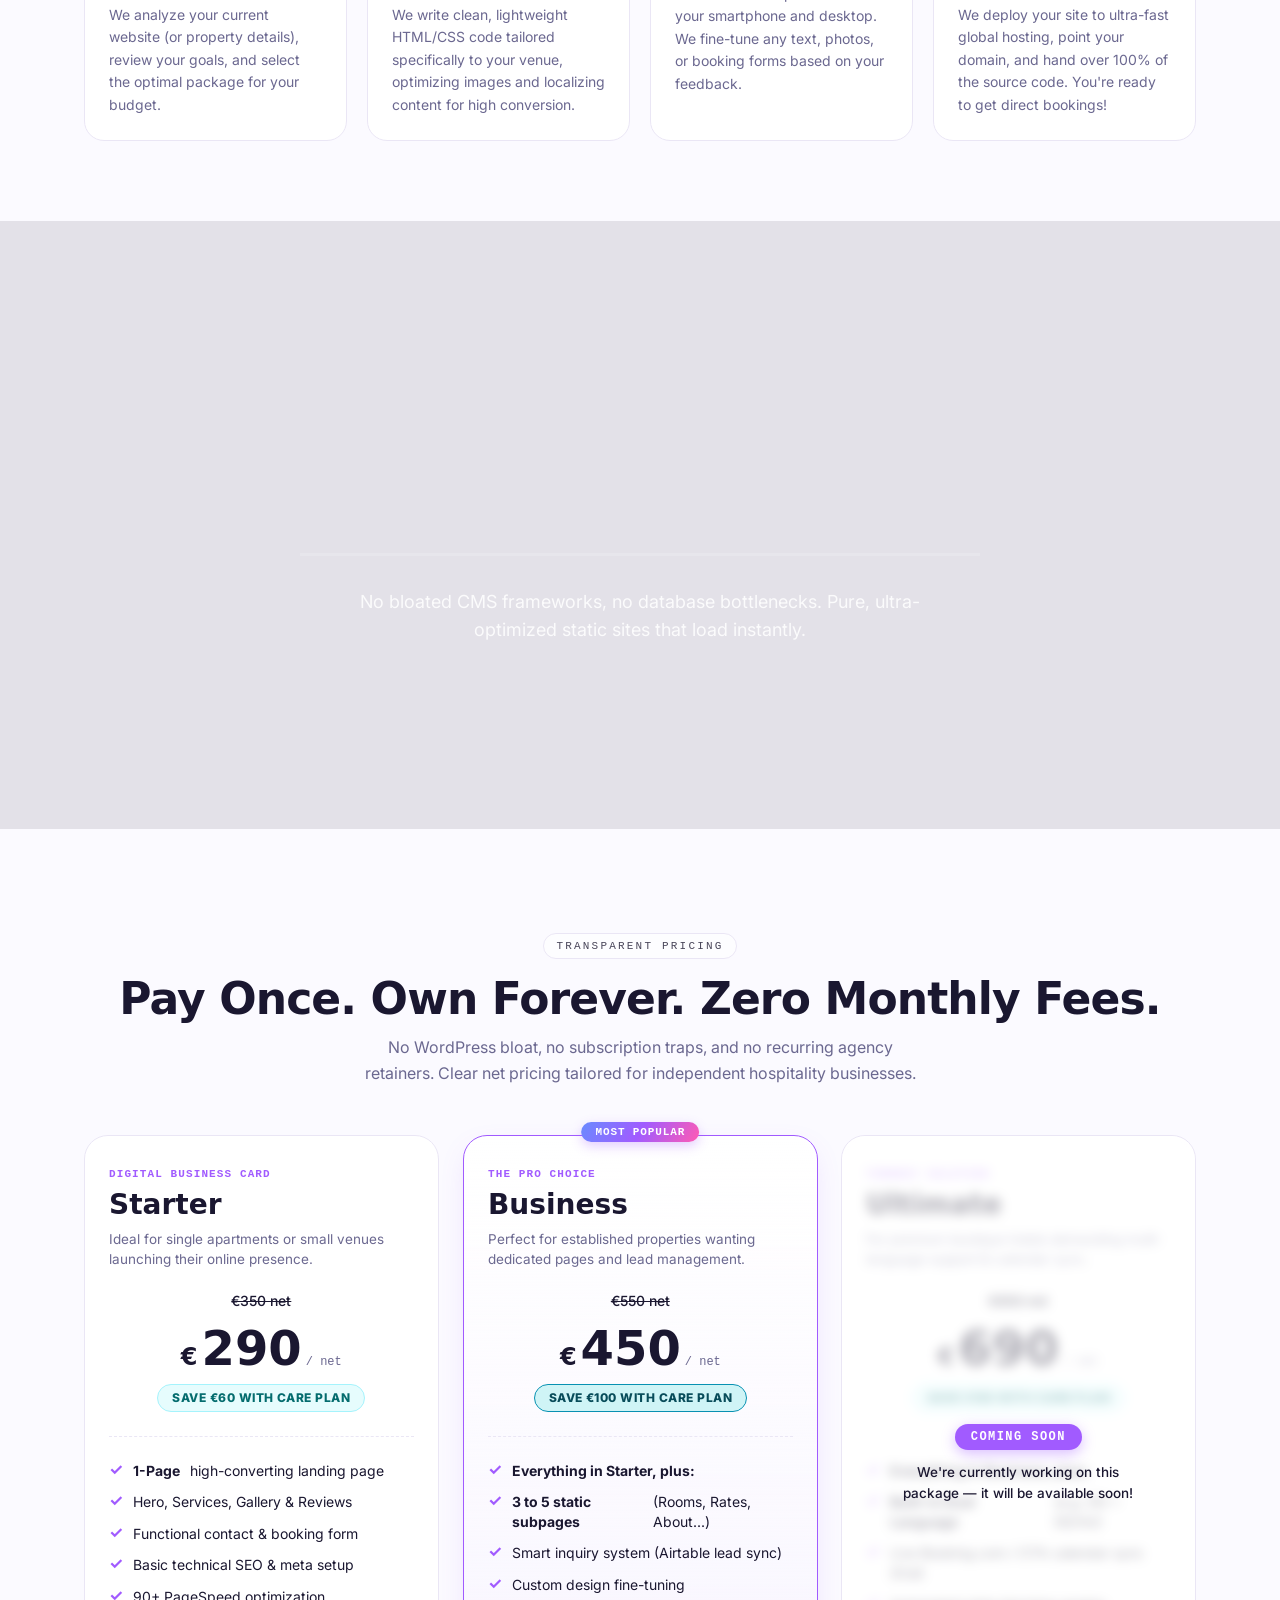
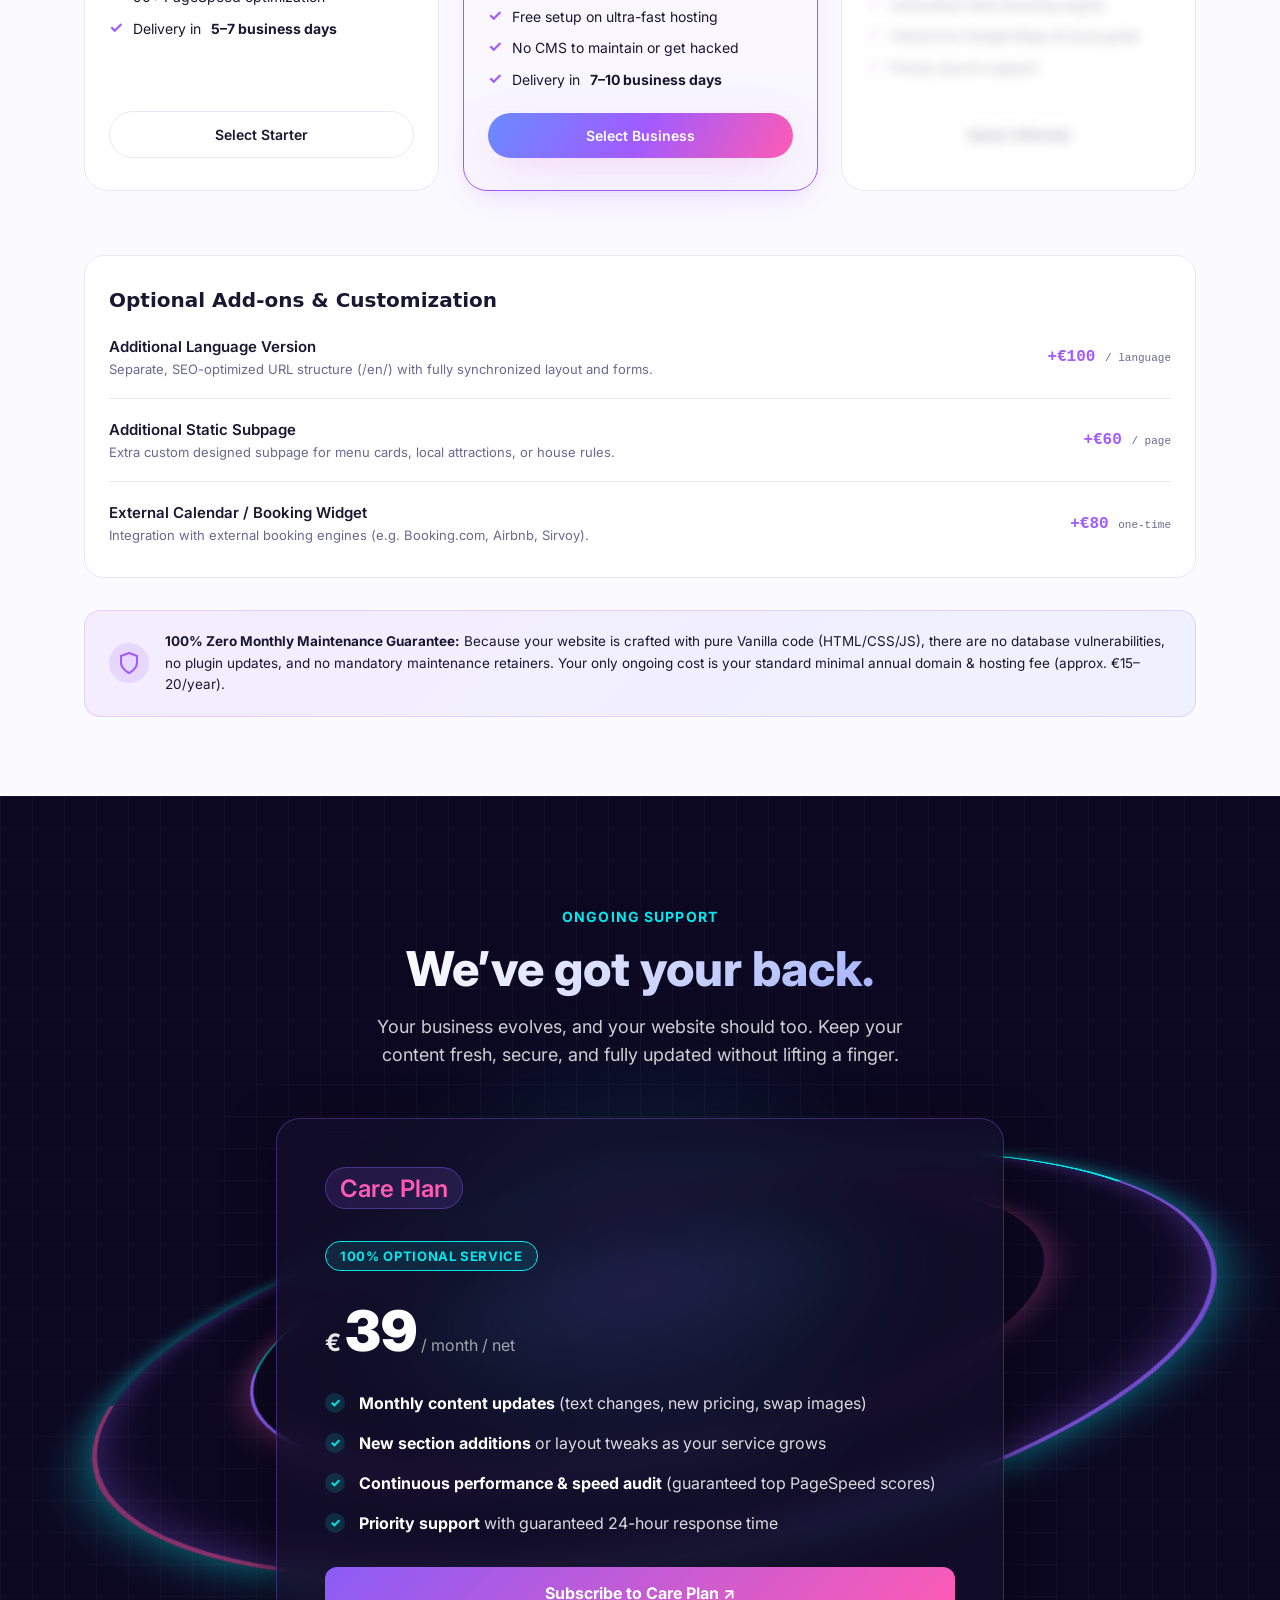
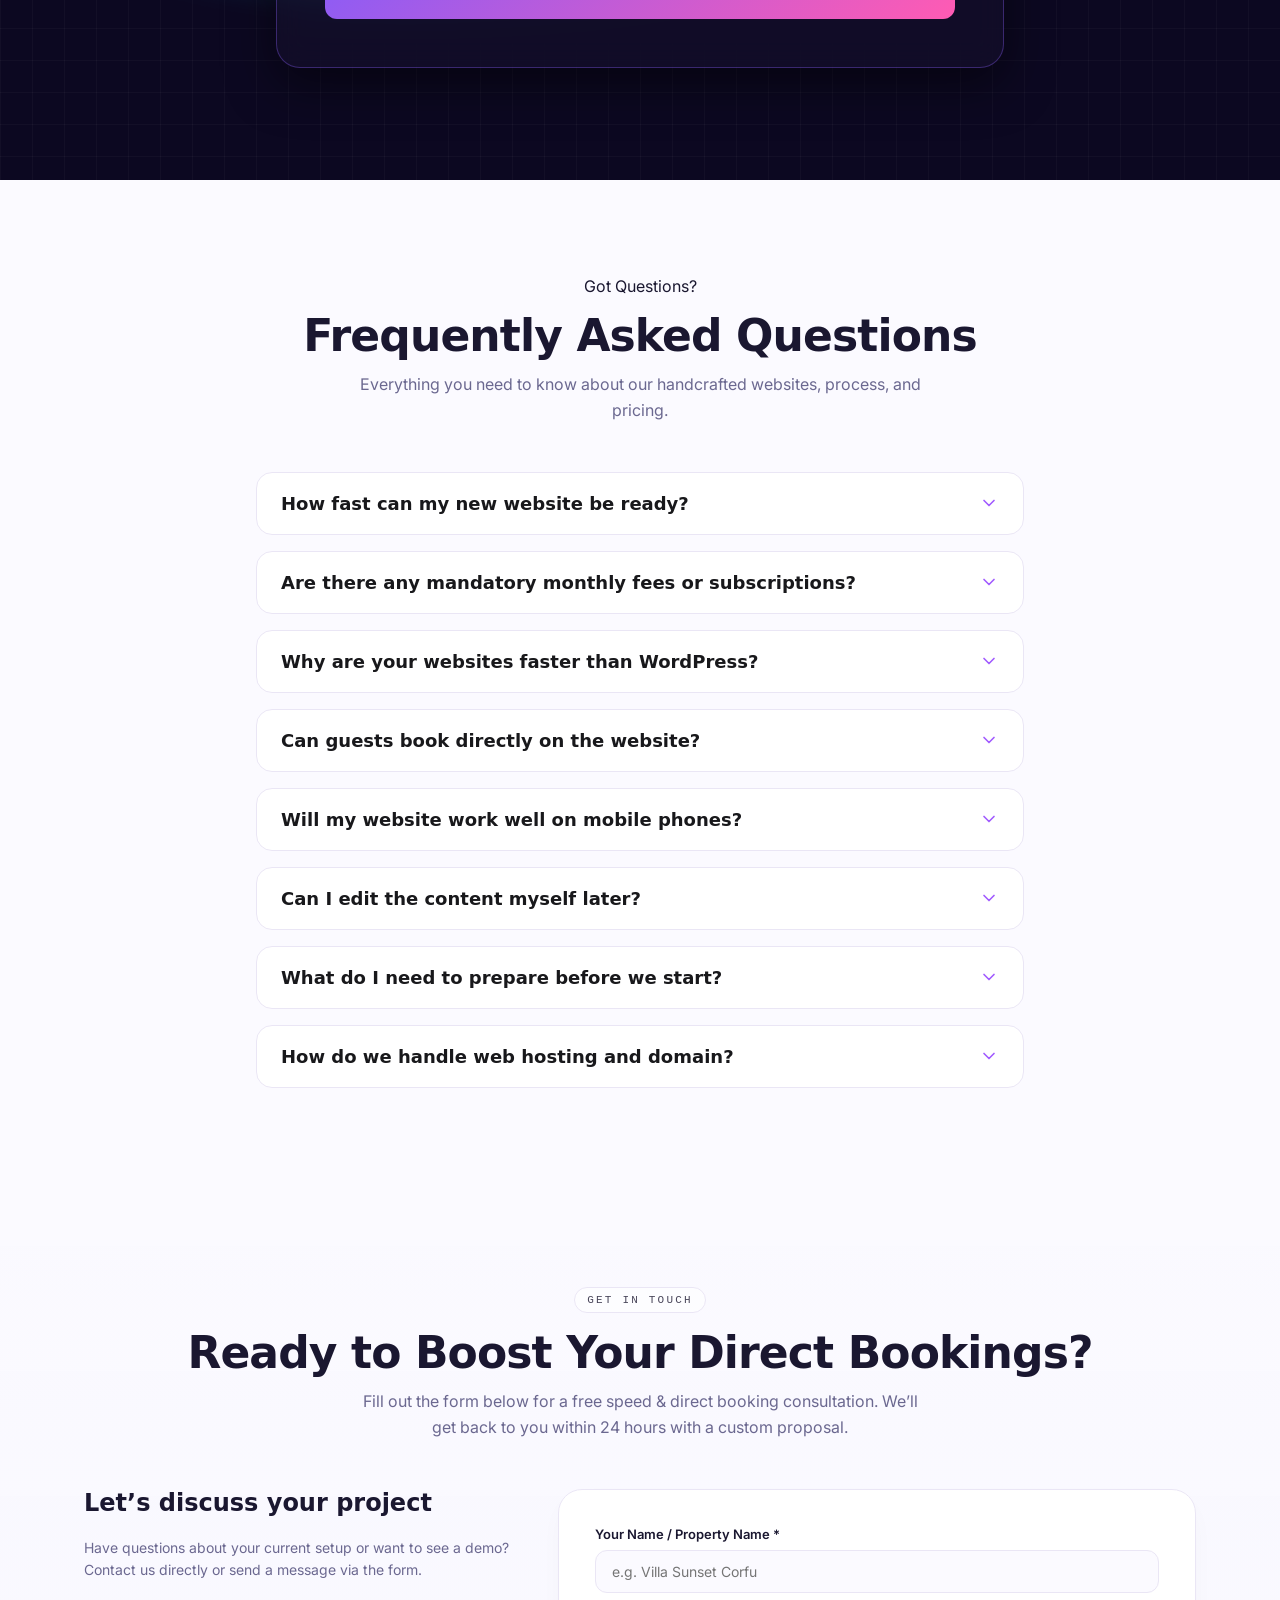
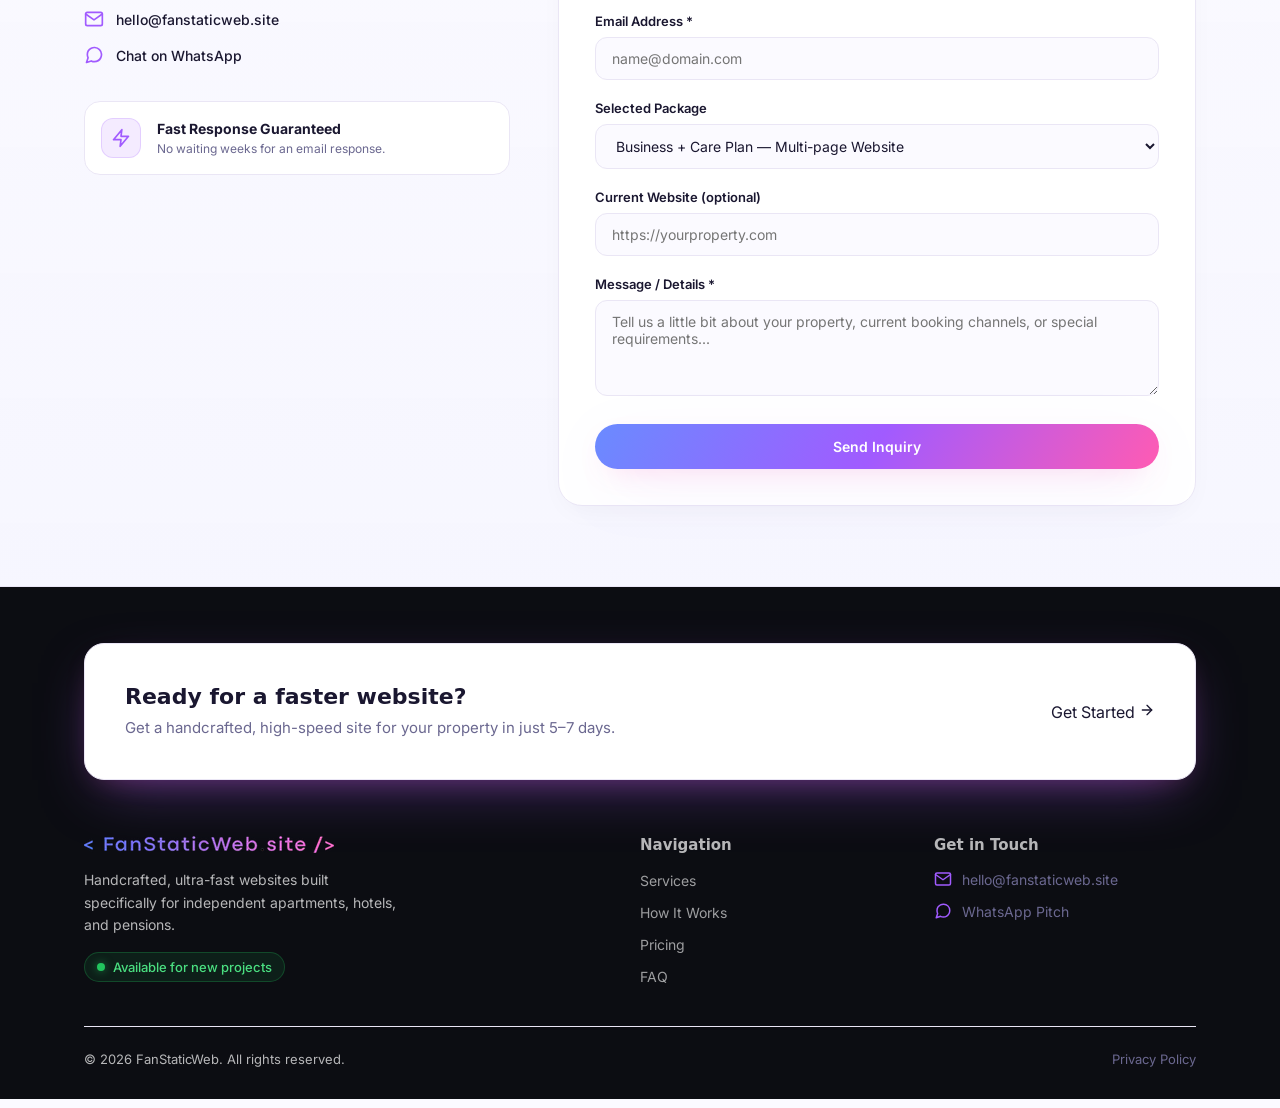
==== commit 7258952d: "Add files via upload" ====
--- a/index.html
+++ b/index.html
@@ -801,7 +801,7 @@
       </article>
     
       <!-- Tier 3: Ultimate -->
-      <article class="pricing-card fade-in-up delay-3">
+      <article class="pricing-card fade-in-up delay-3 is-disabled">
         <div class="pricing-header">
           <span class="pricing-badge">Turnkey Solution</span>
           <h3 class="pricing-title">Ultimate</h3>
@@ -828,6 +828,14 @@
         </ul>
     
         <a href="#contact" class="cta-pill cta-ghost pricing-cta">Select Ultimate</a>
+        
+        <!-- ÚJ OVERLAY ELEM -->
+          <div class="pricing-overlay">
+            <div class="pricing-overlay-content">
+              <span class="coming-soon-badge">Coming Soon</span>
+              <p class="coming-soon-text">We're currently working on this package — it will be available soon!</p>
+            </div>
+          </div>
       </article>
     
     </div>
@@ -1252,7 +1260,7 @@
           <p class="copyright">&copy; <span id="year">2026</span> FanStaticWeb. All rights reserved.</p>
           <div class="footer-legal">
             <a href="privacy.html">Privacy Policy</a>
-            <a href="#terms">Terms of Service</a>
+            <!-- <a href="#terms">Terms of Service</a> -->
           </div>
         </div>
     
--- a/styles.css
+++ b/styles.css
@@ -1647,6 +1647,73 @@
   font-size: 0.844rem;
   line-height: 1.6;
   color: var(--fg);
+}
+
+
+
+/* ==========================================================
+   COMING SOON OVERLAY STYLES
+   ========================================================== */
+
+/* Tiltjuk a kártya interakcióit és lebegő effektjét, ha inaktív */
+.pricing-card.is-disabled {
+  overflow: hidden; /* Biztosítja, hogy az overlay lekerekítése kövesse a kártyáét */
+  pointer-events: none; /* Kikapcsolja a belső elemek kattinthatóságát */
+}
+
+.pricing-card.is-disabled:hover {
+  transform: none;
+  box-shadow: none;
+}
+
+/* Áttetsző és homályos hátterű overlay */
+.pricing-overlay {
+  position: absolute;
+  top: 0;
+  left: 0;
+  width: 100%;
+  height: 100%;
+  background: rgba(255, 255, 255, 0.65); /* Világos témához; ha dark mode-ot használsz: rgba(15, 15, 20, 0.75) */
+  backdrop-filter: blur(6px);
+  -webkit-backdrop-filter: blur(6px);
+  display: flex;
+  align-items: center;
+  justify-content: center;
+  padding: 2rem;
+  z-index: 10;
+  border-radius: inherit;
+  pointer-events: auto; /* Ha az overlayre külön akarsz egeret engedni */
+}
+
+/* Középső információskártya stílusa */
+.pricing-overlay-content {
+  text-align: center;
+  display: flex;
+  flex-direction: column;
+  align-items: center;
+  gap: 0.75rem;
+  max-width: 260px;
+}
+
+.coming-soon-badge {
+  font-family: var(--font-mono);
+  font-size: 0.75rem;
+  font-weight: 700;
+  text-transform: uppercase;
+  letter-spacing: 0.12em;
+  color: #ffffff;
+  background: var(--brand-purple);
+  padding: 0.4rem 1rem;
+  border-radius: 999px;
+  box-shadow: 0 4px 14px rgba(161, 91, 255, 0.4);
+}
+
+.coming-soon-text {
+  font-size: 0.844rem;
+  line-height: 1.5;
+  color: var(--fg);
+  font-weight: 500;
+  margin: 0;
 }
 
 
